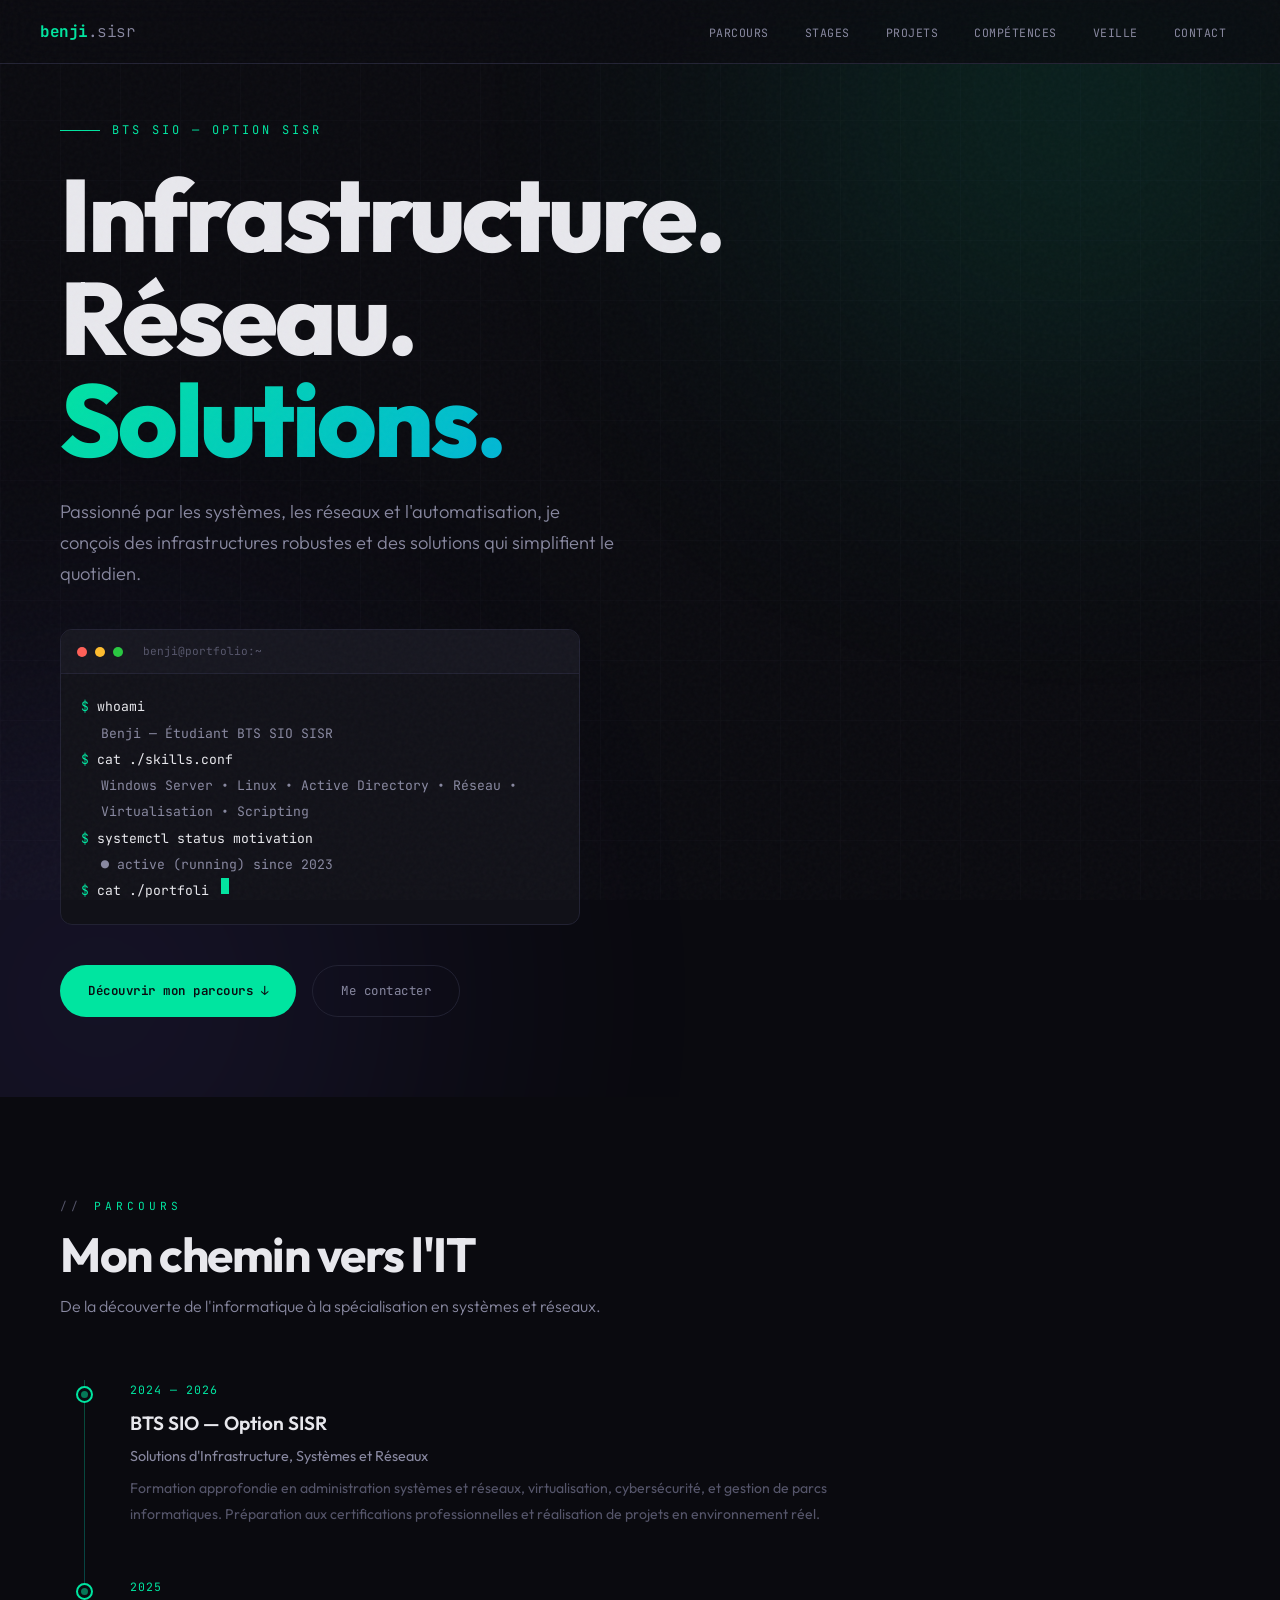
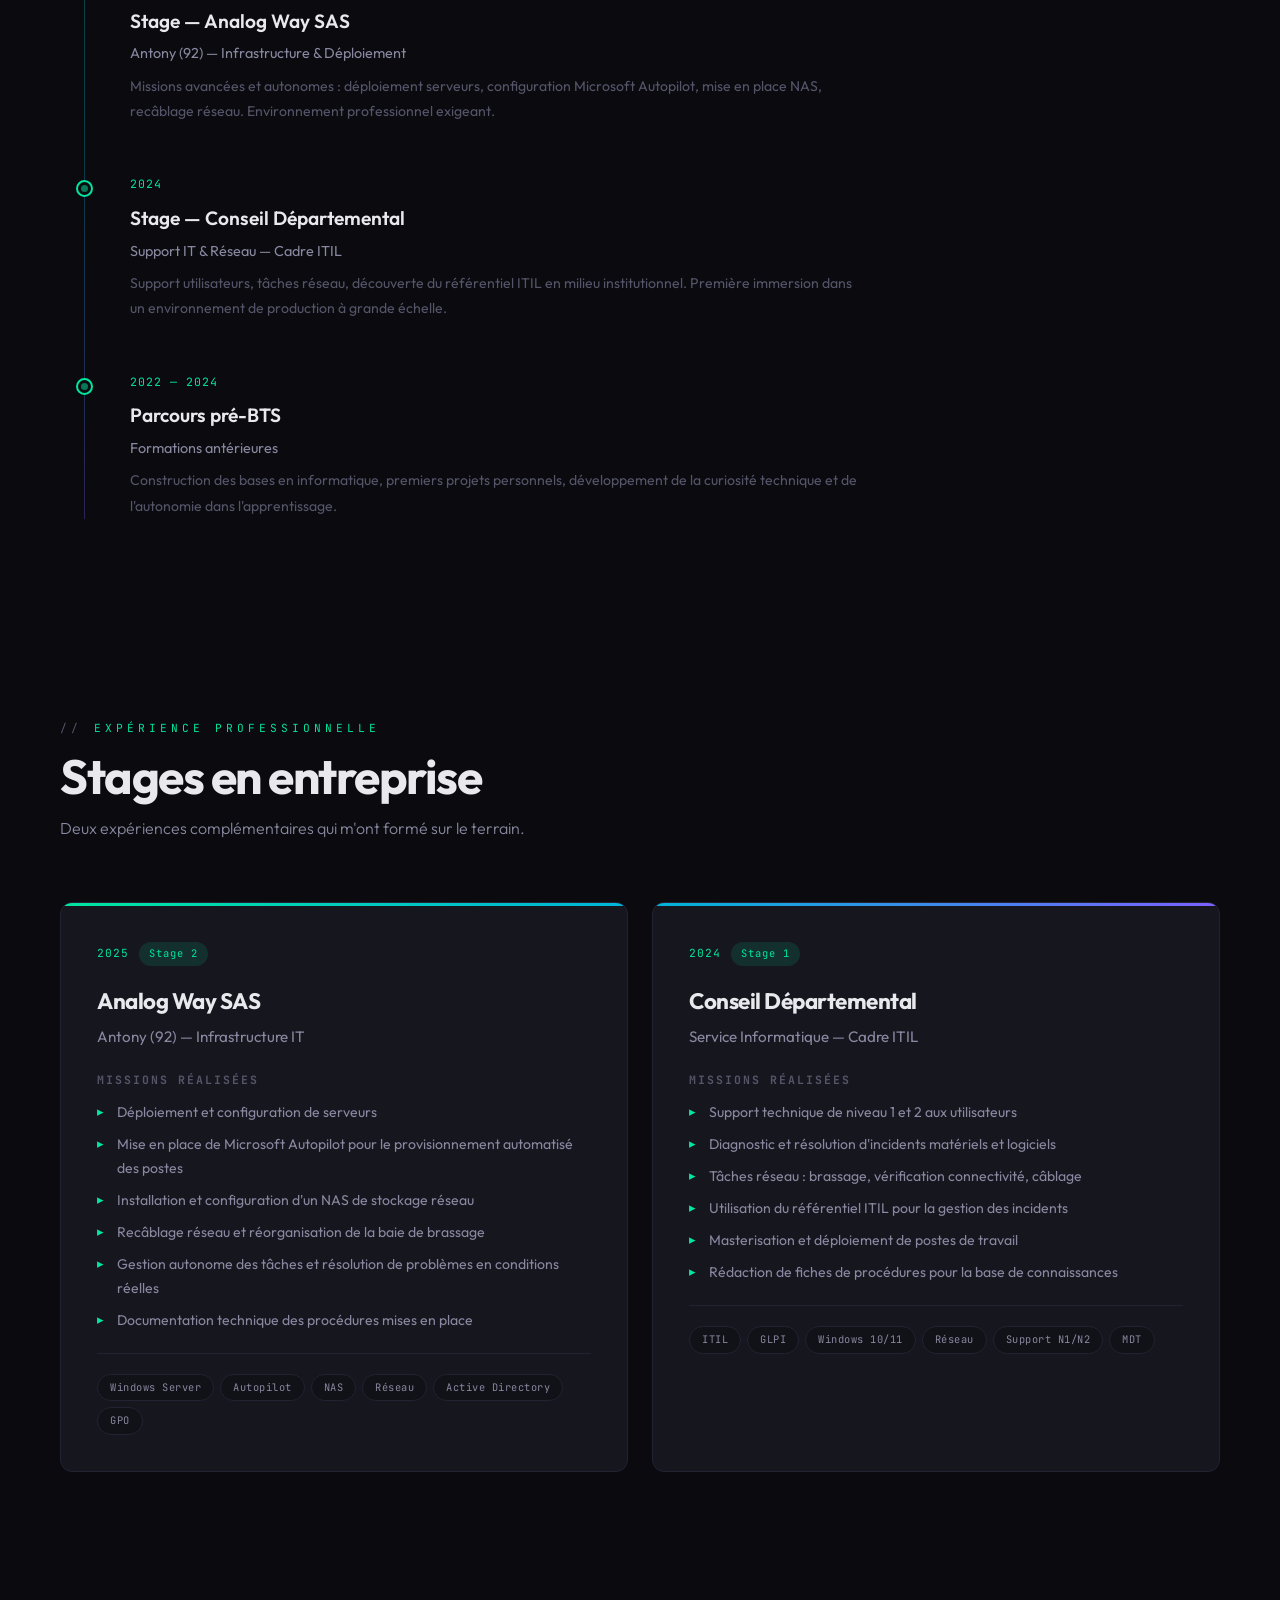
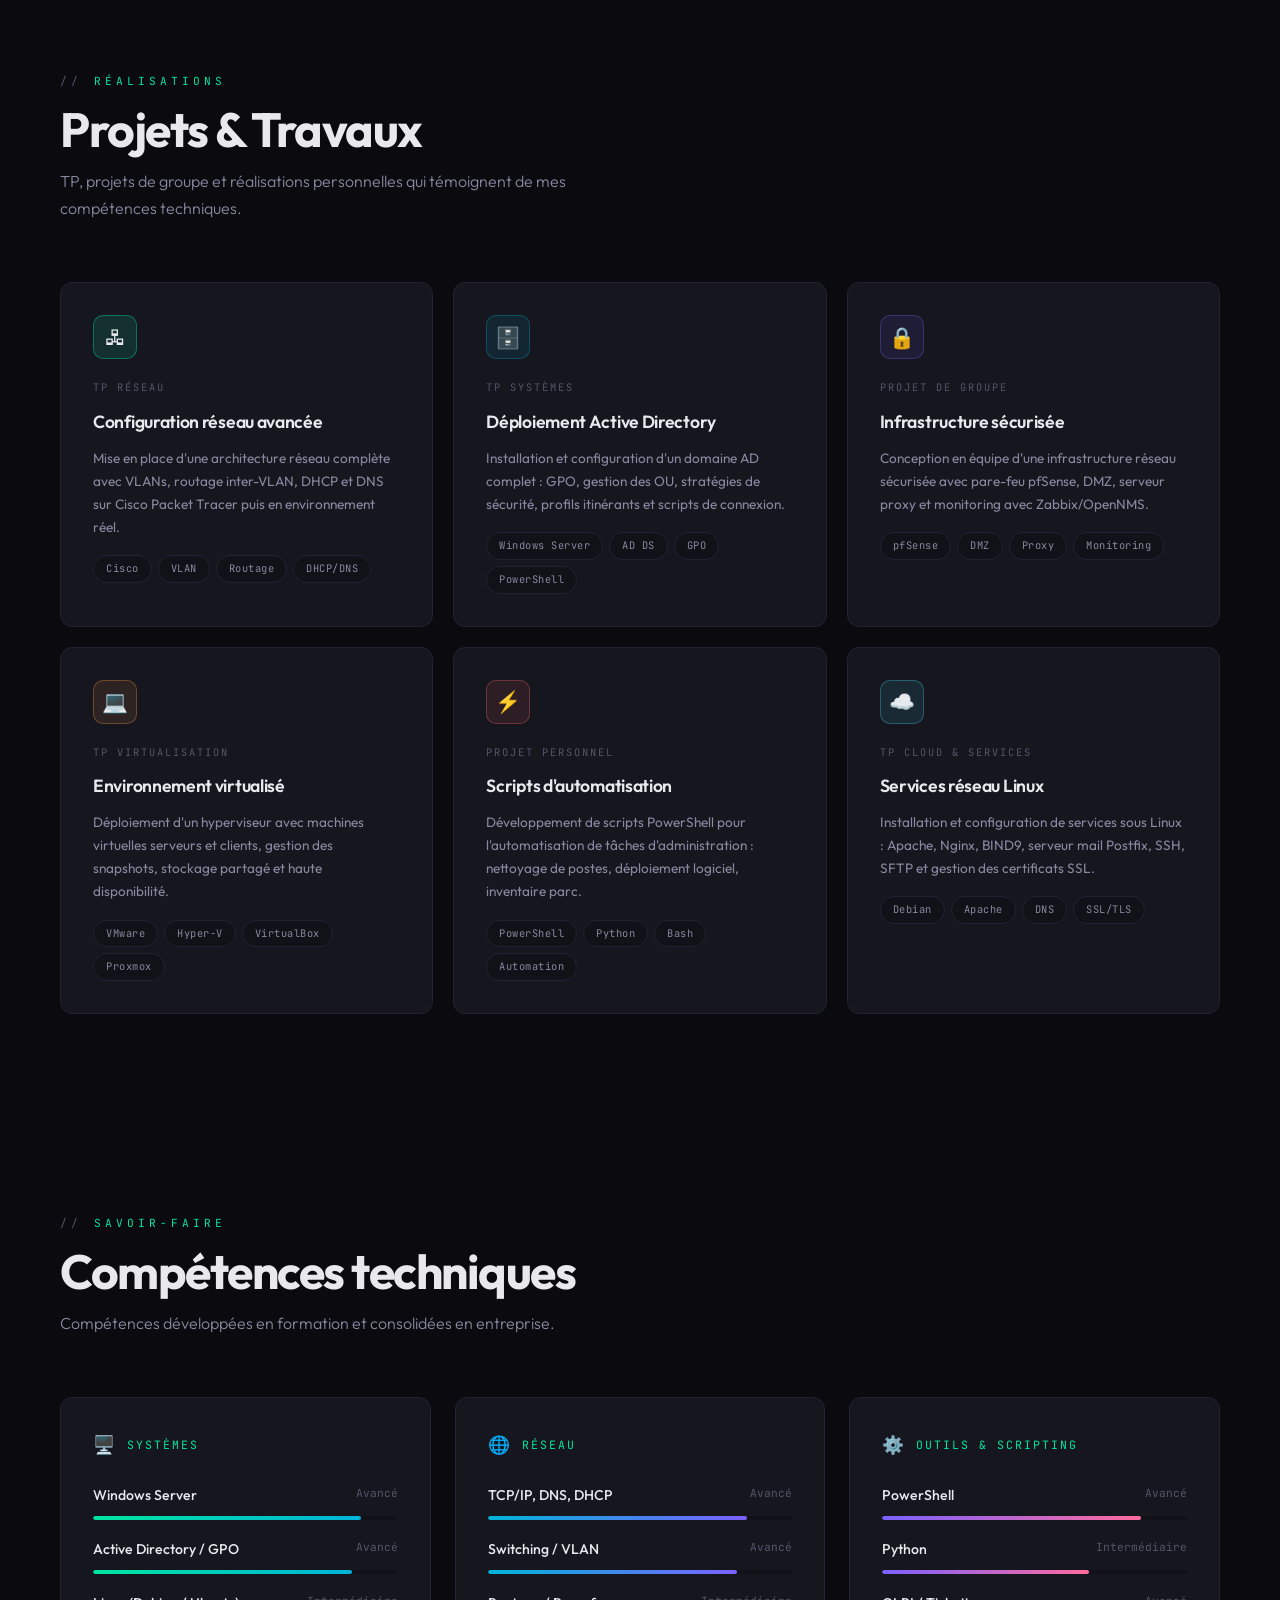
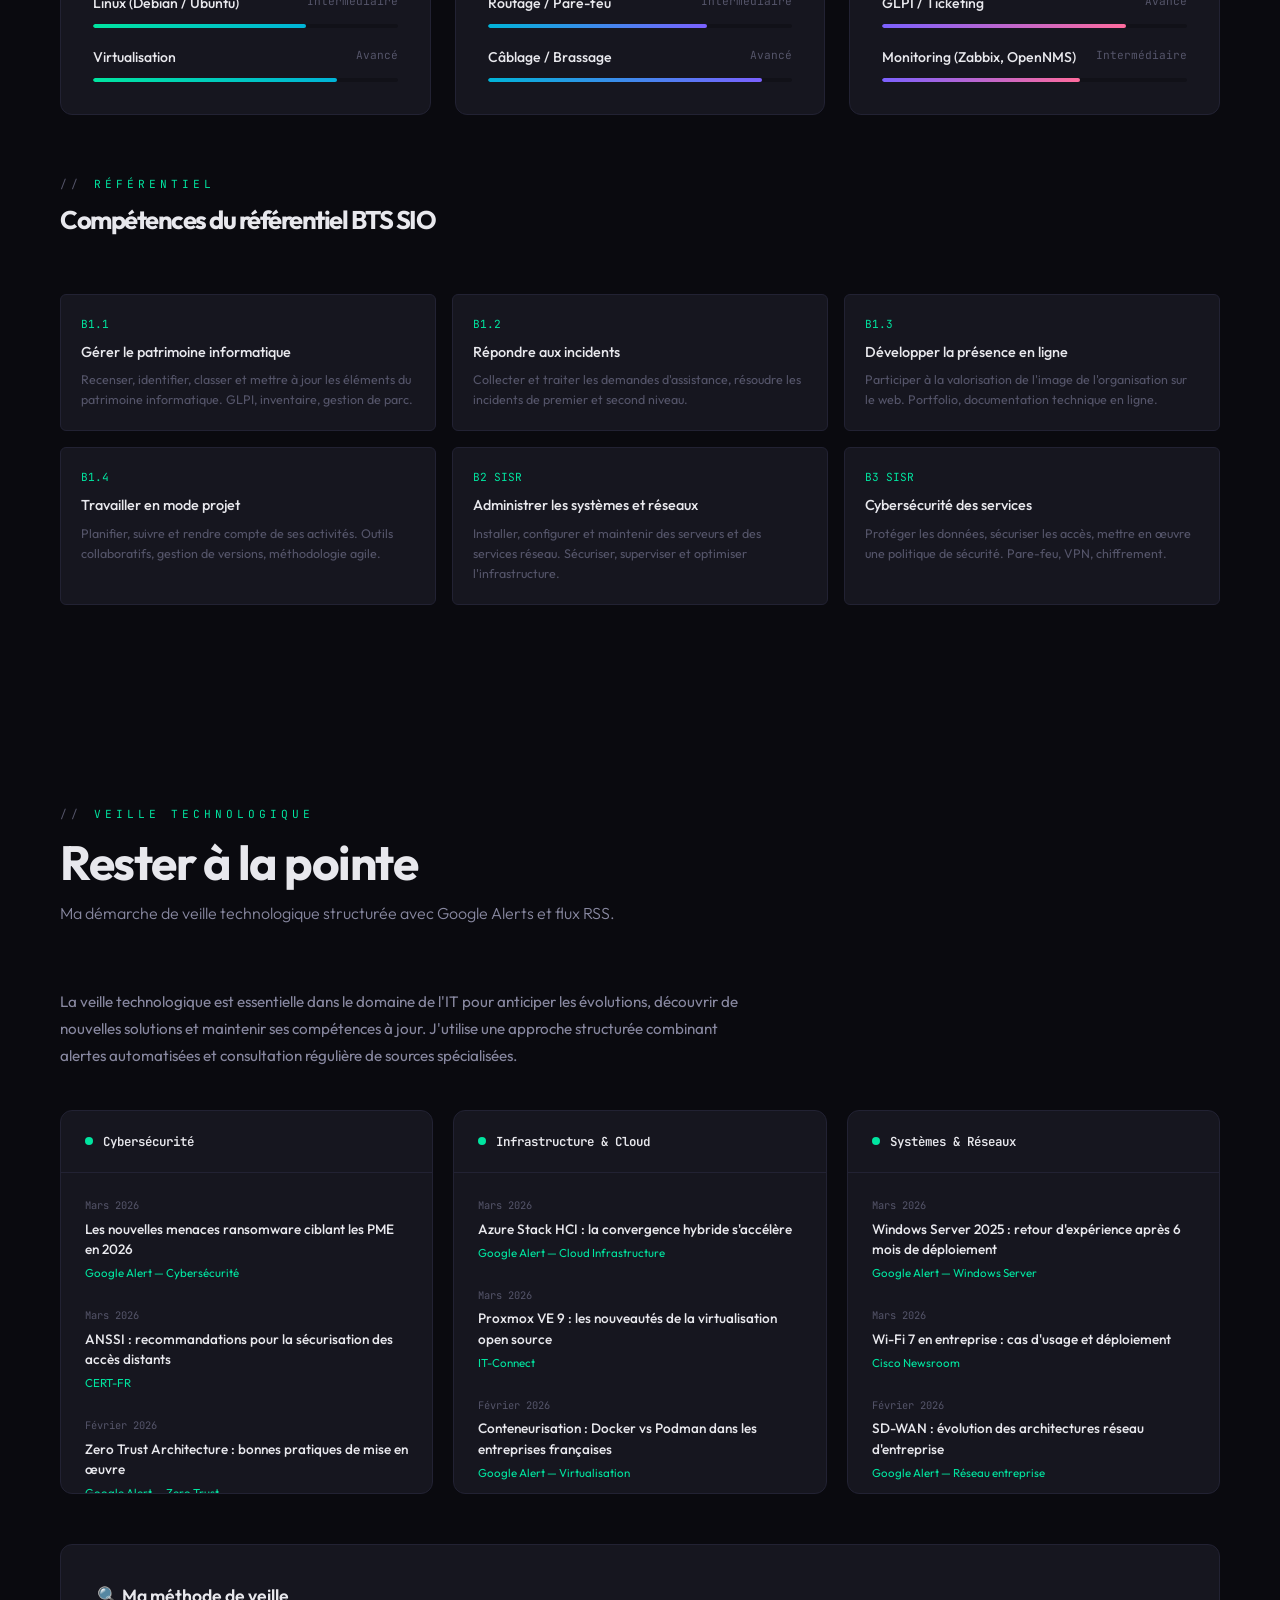
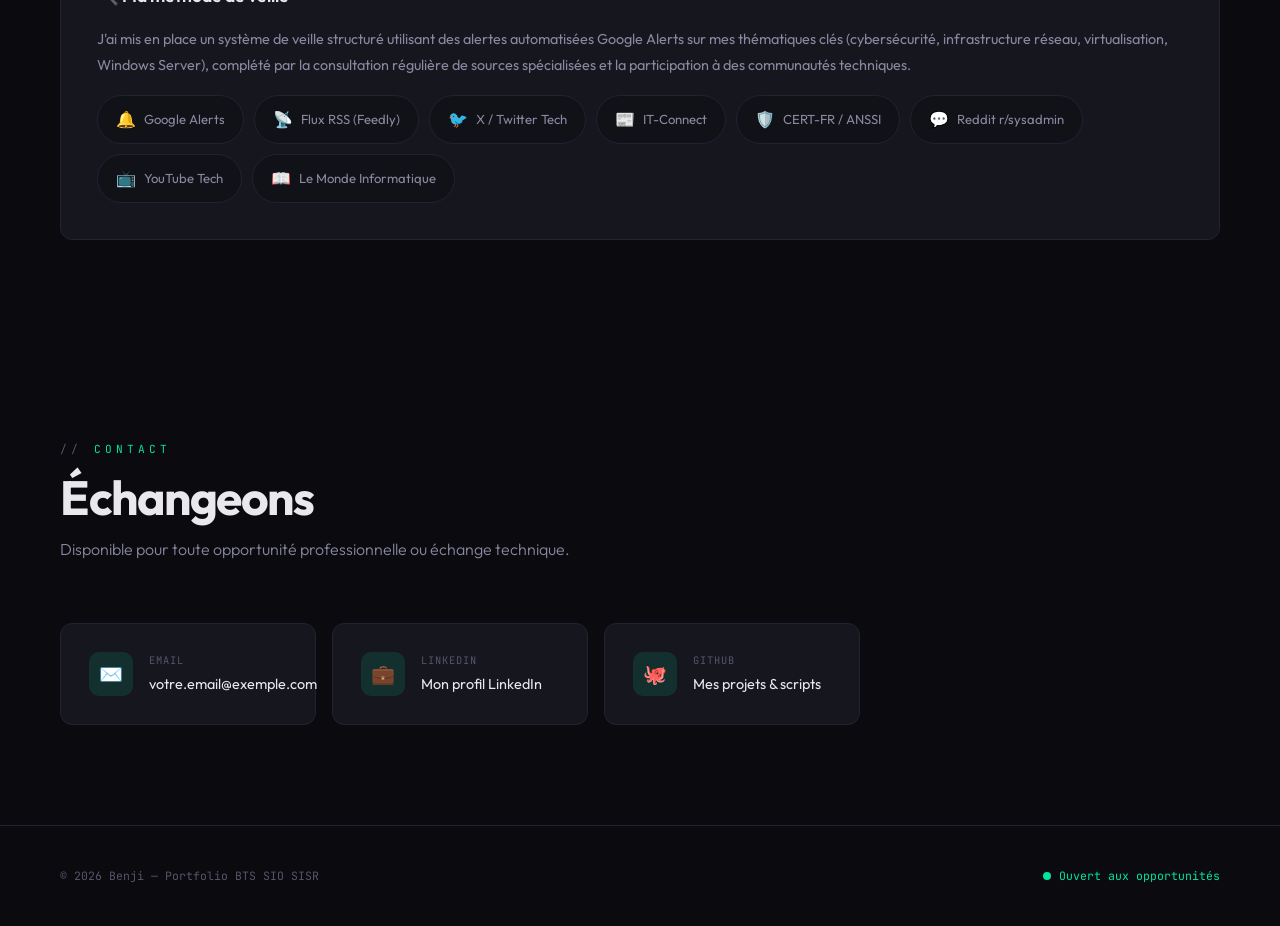
==== index.html @ d8d74471 "Rename portfolio.html to index.html" ====
<!DOCTYPE html>
<html lang="fr">
<head>
<meta charset="UTF-8">
<meta name="viewport" content="width=device-width, initial-scale=1.0">
<title>Benji — Portfolio BTS SIO SISR</title>
<link rel="preconnect" href="https://fonts.googleapis.com">
<link href="https://fonts.googleapis.com/css2?family=JetBrains+Mono:wght@300;400;500;700&family=Outfit:wght@200;300;400;500;600;700;800&family=Space+Mono:wght@400;700&display=swap" rel="stylesheet">
<style>
*, *::before, *::after { margin: 0; padding: 0; box-sizing: border-box; }

:root {
  --bg: #0a0a0f;
  --bg-elevated: #111118;
  --bg-card: #16161f;
  --bg-card-hover: #1c1c28;
  --accent: #00e5a0;
  --accent-dim: #00e5a020;
  --accent-mid: #00e5a060;
  --accent2: #00b4d8;
  --accent3: #7b61ff;
  --text: #e8e8ed;
  --text-dim: #8888a0;
  --text-muted: #55556a;
  --border: #222233;
  --border-light: #2a2a3d;
  --radius: 12px;
  --radius-sm: 6px;
  --font-mono: 'JetBrains Mono', 'Space Mono', monospace;
  --font-body: 'Outfit', sans-serif;
}

html {
  scroll-behavior: smooth;
  scrollbar-width: thin;
  scrollbar-color: var(--accent-mid) var(--bg);
}

body {
  font-family: var(--font-body);
  background: var(--bg);
  color: var(--text);
  line-height: 1.7;
  overflow-x: hidden;
  -webkit-font-smoothing: antialiased;
}

::-webkit-scrollbar { width: 6px; }
::-webkit-scrollbar-track { background: var(--bg); }
::-webkit-scrollbar-thumb { background: var(--accent-mid); border-radius: 3px; }

/* ═══════════════════ NOISE OVERLAY ═══════════════════ */
body::before {
  content: '';
  position: fixed;
  inset: 0;
  background-image: url("data:image/svg+xml,%3Csvg viewBox='0 0 256 256' xmlns='http://www.w3.org/2000/svg'%3E%3Cfilter id='n'%3E%3CfeTurbulence type='fractalNoise' baseFrequency='0.9' numOctaves='4' stitchTiles='stitch'/%3E%3C/filter%3E%3Crect width='100%25' height='100%25' filter='url(%23n)' opacity='0.03'/%3E%3C/svg%3E");
  pointer-events: none;
  z-index: 9999;
}

/* ═══════════════════ GRID BACKGROUND ═══════════════════ */
.grid-bg {
  position: fixed;
  inset: 0;
  background-image:
    linear-gradient(var(--border) 1px, transparent 1px),
    linear-gradient(90deg, var(--border) 1px, transparent 1px);
  background-size: 60px 60px;
  opacity: 0.15;
  pointer-events: none;
  z-index: 0;
}

/* ═══════════════════ NAV ═══════════════════ */
nav {
  position: fixed;
  top: 0;
  left: 0;
  right: 0;
  z-index: 1000;
  padding: 0 40px;
  height: 64px;
  display: flex;
  align-items: center;
  justify-content: space-between;
  background: rgba(10, 10, 15, 0.8);
  backdrop-filter: blur(20px) saturate(1.5);
  border-bottom: 1px solid var(--border);
  transition: all 0.4s ease;
}

nav.scrolled {
  height: 56px;
  background: rgba(10, 10, 15, 0.95);
}

.nav-logo {
  font-family: var(--font-mono);
  font-weight: 700;
  font-size: 1rem;
  color: var(--accent);
  letter-spacing: -0.5px;
}

.nav-logo span { color: var(--text-dim); font-weight: 300; }

.nav-links {
  display: flex;
  gap: 8px;
  list-style: none;
}

.nav-links a {
  font-family: var(--font-mono);
  font-size: 0.72rem;
  color: var(--text-dim);
  text-decoration: none;
  padding: 6px 14px;
  border-radius: 100px;
  transition: all 0.3s ease;
  letter-spacing: 0.5px;
  text-transform: uppercase;
}

.nav-links a:hover {
  color: var(--accent);
  background: var(--accent-dim);
}

.nav-toggle {
  display: none;
  flex-direction: column;
  gap: 5px;
  cursor: pointer;
  padding: 8px;
  z-index: 1001;
}

.nav-toggle span {
  width: 24px;
  height: 2px;
  background: var(--text);
  transition: all 0.3s ease;
  border-radius: 2px;
}

/* ═══════════════════ HERO ═══════════════════ */
.hero {
  min-height: 100vh;
  display: flex;
  align-items: center;
  padding: 120px 60px 80px;
  position: relative;
  overflow: hidden;
}

.hero-glow {
  position: absolute;
  width: 600px;
  height: 600px;
  border-radius: 50%;
  filter: blur(150px);
  opacity: 0.12;
  pointer-events: none;
}

.hero-glow-1 {
  top: -200px;
  right: -100px;
  background: var(--accent);
}

.hero-glow-2 {
  bottom: -200px;
  left: -200px;
  background: var(--accent3);
}

.hero-content {
  max-width: 900px;
  position: relative;
  z-index: 2;
}

.hero-tag {
  font-family: var(--font-mono);
  font-size: 0.75rem;
  color: var(--accent);
  letter-spacing: 3px;
  text-transform: uppercase;
  margin-bottom: 24px;
  display: flex;
  align-items: center;
  gap: 12px;
  opacity: 0;
  animation: fadeUp 0.8s ease 0.3s forwards;
}

.hero-tag::before {
  content: '';
  width: 40px;
  height: 1px;
  background: var(--accent);
}

.hero-title {
  font-size: clamp(3rem, 8vw, 6.5rem);
  font-weight: 800;
  line-height: 1;
  letter-spacing: -3px;
  margin-bottom: 24px;
  opacity: 0;
  animation: fadeUp 0.8s ease 0.5s forwards;
}

.hero-title .highlight {
  background: linear-gradient(135deg, var(--accent), var(--accent2));
  -webkit-background-clip: text;
  -webkit-text-fill-color: transparent;
  background-clip: text;
}

.hero-sub {
  font-size: 1.15rem;
  color: var(--text-dim);
  max-width: 560px;
  font-weight: 300;
  margin-bottom: 40px;
  opacity: 0;
  animation: fadeUp 0.8s ease 0.7s forwards;
}

/* Terminal widget */
.terminal {
  background: var(--bg-elevated);
  border: 1px solid var(--border);
  border-radius: var(--radius);
  padding: 0;
  max-width: 520px;
  font-family: var(--font-mono);
  font-size: 0.82rem;
  overflow: hidden;
  opacity: 0;
  animation: fadeUp 0.8s ease 0.9s forwards;
}

.terminal-bar {
  display: flex;
  align-items: center;
  gap: 8px;
  padding: 12px 16px;
  background: var(--bg-card);
  border-bottom: 1px solid var(--border);
}

.terminal-dot {
  width: 10px;
  height: 10px;
  border-radius: 50%;
}

.terminal-dot:nth-child(1) { background: #ff5f57; }
.terminal-dot:nth-child(2) { background: #febc2e; }
.terminal-dot:nth-child(3) { background: #28c840; }

.terminal-bar span {
  margin-left: 12px;
  color: var(--text-muted);
  font-size: 0.7rem;
}

.terminal-body {
  padding: 20px;
  line-height: 2;
}

.terminal-line {
  display: flex;
  gap: 8px;
}

.terminal-prompt { color: var(--accent); }
.terminal-cmd { color: var(--text); }
.terminal-output { color: var(--text-dim); padding-left: 20px; }
.terminal-cursor {
  display: inline-block;
  width: 8px;
  height: 16px;
  background: var(--accent);
  animation: blink 1s step-end infinite;
  vertical-align: middle;
  margin-left: 4px;
}

.hero-cta {
  display: flex;
  gap: 16px;
  margin-top: 40px;
  opacity: 0;
  animation: fadeUp 0.8s ease 1.1s forwards;
}

.btn {
  font-family: var(--font-mono);
  font-size: 0.78rem;
  padding: 14px 28px;
  border-radius: 100px;
  text-decoration: none;
  transition: all 0.3s ease;
  letter-spacing: 0.5px;
  display: inline-flex;
  align-items: center;
  gap: 10px;
  cursor: pointer;
  border: none;
}

.btn-primary {
  background: var(--accent);
  color: var(--bg);
  font-weight: 600;
}

.btn-primary:hover {
  box-shadow: 0 0 30px var(--accent-mid);
  transform: translateY(-2px);
}

.btn-ghost {
  background: transparent;
  color: var(--text-dim);
  border: 1px solid var(--border);
}

.btn-ghost:hover {
  color: var(--text);
  border-color: var(--text-muted);
}

/* ═══════════════════ SECTIONS ═══════════════════ */
section {
  padding: 100px 60px;
  position: relative;
  z-index: 2;
}

.section-header {
  margin-bottom: 60px;
}

.section-label {
  font-family: var(--font-mono);
  font-size: 0.7rem;
  color: var(--accent);
  letter-spacing: 4px;
  text-transform: uppercase;
  margin-bottom: 12px;
  display: flex;
  align-items: center;
  gap: 12px;
}

.section-label::before {
  content: '//';
  color: var(--text-muted);
}

.section-title {
  font-size: clamp(2rem, 4vw, 3rem);
  font-weight: 700;
  letter-spacing: -1.5px;
  line-height: 1.1;
}

.section-desc {
  color: var(--text-dim);
  font-size: 1rem;
  margin-top: 12px;
  max-width: 600px;
  font-weight: 300;
}

/* ═══════════════════ PARCOURS (TIMELINE) ═══════════════════ */
.timeline {
  position: relative;
  max-width: 800px;
}

.timeline::before {
  content: '';
  position: absolute;
  left: 24px;
  top: 0;
  bottom: 0;
  width: 1px;
  background: linear-gradient(to bottom, var(--accent), var(--accent2), var(--accent3));
  opacity: 0.3;
}

.timeline-item {
  position: relative;
  padding-left: 70px;
  padding-bottom: 50px;
}

.timeline-item:last-child { padding-bottom: 0; }

.timeline-dot {
  position: absolute;
  left: 16px;
  top: 6px;
  width: 17px;
  height: 17px;
  border-radius: 50%;
  border: 2px solid var(--accent);
  background: var(--bg);
  z-index: 2;
}

.timeline-dot::after {
  content: '';
  position: absolute;
  inset: 3px;
  border-radius: 50%;
  background: var(--accent);
  opacity: 0.5;
}

.timeline-date {
  font-family: var(--font-mono);
  font-size: 0.72rem;
  color: var(--accent);
  margin-bottom: 8px;
  letter-spacing: 1px;
}

.timeline-title {
  font-size: 1.2rem;
  font-weight: 600;
  margin-bottom: 4px;
}

.timeline-place {
  font-size: 0.9rem;
  color: var(--text-dim);
  margin-bottom: 8px;
}

.timeline-desc {
  font-size: 0.88rem;
  color: var(--text-muted);
  line-height: 1.8;
}

/* ═══════════════════ STAGES ═══════════════════ */
.stages-grid {
  display: grid;
  grid-template-columns: repeat(auto-fit, minmax(420px, 1fr));
  gap: 24px;
}

.stage-card {
  background: var(--bg-card);
  border: 1px solid var(--border);
  border-radius: var(--radius);
  overflow: hidden;
  transition: all 0.4s ease;
  position: relative;
}

.stage-card:hover {
  border-color: var(--accent-mid);
  transform: translateY(-4px);
  box-shadow: 0 20px 60px rgba(0, 229, 160, 0.06);
}

.stage-card-accent {
  height: 3px;
  background: linear-gradient(90deg, var(--accent), var(--accent2));
}

.stage-card:nth-child(2) .stage-card-accent {
  background: linear-gradient(90deg, var(--accent2), var(--accent3));
}

.stage-card-body {
  padding: 36px;
}

.stage-period {
  font-family: var(--font-mono);
  font-size: 0.7rem;
  color: var(--accent);
  letter-spacing: 1px;
  margin-bottom: 16px;
  display: flex;
  align-items: center;
  gap: 10px;
}

.stage-period .badge {
  font-size: 0.65rem;
  padding: 3px 10px;
  border-radius: 100px;
  background: var(--accent-dim);
  color: var(--accent);
}

.stage-name {
  font-size: 1.4rem;
  font-weight: 700;
  margin-bottom: 4px;
  letter-spacing: -0.5px;
}

.stage-company {
  font-size: 0.95rem;
  color: var(--text-dim);
  margin-bottom: 20px;
}

.stage-missions h4 {
  font-family: var(--font-mono);
  font-size: 0.72rem;
  color: var(--text-muted);
  letter-spacing: 2px;
  text-transform: uppercase;
  margin-bottom: 12px;
}

.stage-missions ul {
  list-style: none;
  display: flex;
  flex-direction: column;
  gap: 8px;
}

.stage-missions li {
  font-size: 0.88rem;
  color: var(--text-dim);
  padding-left: 20px;
  position: relative;
}

.stage-missions li::before {
  content: '▸';
  position: absolute;
  left: 0;
  color: var(--accent);
  font-size: 0.8rem;
}

.stage-tech {
  display: flex;
  flex-wrap: wrap;
  gap: 6px;
  margin-top: 20px;
  padding-top: 20px;
  border-top: 1px solid var(--border);
}

.tag {
  font-family: var(--font-mono);
  font-size: 0.65rem;
  padding: 4px 12px;
  border-radius: 100px;
  background: var(--bg-elevated);
  color: var(--text-dim);
  border: 1px solid var(--border);
  letter-spacing: 0.5px;
}

/* ═══════════════════ PROJETS ═══════════════════ */
.projets-grid {
  display: grid;
  grid-template-columns: repeat(auto-fill, minmax(340px, 1fr));
  gap: 20px;
}

.projet-card {
  background: var(--bg-card);
  border: 1px solid var(--border);
  border-radius: var(--radius);
  padding: 32px;
  transition: all 0.4s ease;
  position: relative;
  overflow: hidden;
}

.projet-card:hover {
  border-color: var(--border-light);
  transform: translateY(-3px);
}

.projet-card::before {
  content: '';
  position: absolute;
  top: 0;
  left: 0;
  right: 0;
  height: 1px;
  background: linear-gradient(90deg, transparent, var(--accent), transparent);
  opacity: 0;
  transition: opacity 0.4s ease;
}

.projet-card:hover::before { opacity: 1; }

.projet-icon {
  width: 44px;
  height: 44px;
  border-radius: 10px;
  display: flex;
  align-items: center;
  justify-content: center;
  font-size: 1.3rem;
  margin-bottom: 20px;
  background: var(--accent-dim);
  border: 1px solid var(--accent-mid);
}

.projet-card:nth-child(2) .projet-icon { background: rgba(0, 180, 216, 0.1); border-color: rgba(0, 180, 216, 0.3); }
.projet-card:nth-child(3) .projet-icon { background: rgba(123, 97, 255, 0.1); border-color: rgba(123, 97, 255, 0.3); }
.projet-card:nth-child(4) .projet-icon { background: rgba(255, 159, 67, 0.1); border-color: rgba(255, 159, 67, 0.3); }
.projet-card:nth-child(5) .projet-icon { background: rgba(255, 107, 107, 0.1); border-color: rgba(255, 107, 107, 0.3); }
.projet-card:nth-child(6) .projet-icon { background: rgba(72, 219, 251, 0.1); border-color: rgba(72, 219, 251, 0.3); }

.projet-type {
  font-family: var(--font-mono);
  font-size: 0.65rem;
  color: var(--text-muted);
  letter-spacing: 2px;
  text-transform: uppercase;
  margin-bottom: 10px;
}

.projet-title {
  font-size: 1.1rem;
  font-weight: 600;
  margin-bottom: 10px;
  letter-spacing: -0.3px;
}

.projet-desc {
  font-size: 0.85rem;
  color: var(--text-dim);
  line-height: 1.7;
  margin-bottom: 16px;
}

.projet-tags {
  display: flex;
  flex-wrap: wrap;
  gap: 6px;
}

/* ═══════════════════ COMPÉTENCES ═══════════════════ */
.competences-layout {
  display: grid;
  grid-template-columns: repeat(auto-fit, minmax(320px, 1fr));
  gap: 24px;
}

.comp-category {
  background: var(--bg-card);
  border: 1px solid var(--border);
  border-radius: var(--radius);
  padding: 32px;
}

.comp-category-title {
  font-family: var(--font-mono);
  font-size: 0.72rem;
  color: var(--accent);
  letter-spacing: 2px;
  text-transform: uppercase;
  margin-bottom: 24px;
  display: flex;
  align-items: center;
  gap: 10px;
}

.comp-category-title .comp-icon {
  font-style: normal;
  font-size: 1.1rem;
}

.comp-item {
  margin-bottom: 18px;
}

.comp-item:last-child { margin-bottom: 0; }

.comp-item-header {
  display: flex;
  justify-content: space-between;
  margin-bottom: 8px;
}

.comp-item-name {
  font-size: 0.88rem;
  font-weight: 500;
}

.comp-item-level {
  font-family: var(--font-mono);
  font-size: 0.7rem;
  color: var(--text-muted);
}

.comp-bar {
  height: 4px;
  background: var(--bg-elevated);
  border-radius: 2px;
  overflow: hidden;
}

.comp-bar-fill {
  height: 100%;
  border-radius: 2px;
  background: linear-gradient(90deg, var(--accent), var(--accent2));
  transition: width 1.2s cubic-bezier(0.22, 1, 0.36, 1);
  width: 0;
}

.comp-category:nth-child(2) .comp-bar-fill {
  background: linear-gradient(90deg, var(--accent2), var(--accent3));
}

.comp-category:nth-child(3) .comp-bar-fill {
  background: linear-gradient(90deg, var(--accent3), #ff6b9d);
}

/* BTS SIO Competences Référentiel */
.ref-grid {
  display: grid;
  grid-template-columns: repeat(auto-fill, minmax(280px, 1fr));
  gap: 16px;
  margin-top: 40px;
}

.ref-card {
  background: var(--bg-card);
  border: 1px solid var(--border);
  border-radius: var(--radius-sm);
  padding: 20px;
  transition: all 0.3s ease;
}

.ref-card:hover {
  border-color: var(--accent-mid);
}

.ref-code {
  font-family: var(--font-mono);
  font-size: 0.7rem;
  color: var(--accent);
  margin-bottom: 6px;
}

.ref-name {
  font-size: 0.9rem;
  font-weight: 500;
  margin-bottom: 6px;
}

.ref-desc {
  font-size: 0.78rem;
  color: var(--text-muted);
  line-height: 1.6;
}

/* ═══════════════════ VEILLE TECHNOLOGIQUE ═══════════════════ */
.veille-intro {
  max-width: 700px;
  margin-bottom: 40px;
}

.veille-intro p {
  font-size: 0.95rem;
  color: var(--text-dim);
  line-height: 1.8;
}

.rss-container {
  display: grid;
  grid-template-columns: repeat(auto-fill, minmax(340px, 1fr));
  gap: 20px;
  margin-top: 24px;
}

.rss-feed-card {
  background: var(--bg-card);
  border: 1px solid var(--border);
  border-radius: var(--radius);
  overflow: hidden;
}

.rss-feed-header {
  padding: 20px 24px;
  border-bottom: 1px solid var(--border);
  display: flex;
  align-items: center;
  justify-content: space-between;
}

.rss-feed-title {
  font-family: var(--font-mono);
  font-size: 0.78rem;
  font-weight: 600;
  display: flex;
  align-items: center;
  gap: 10px;
}

.rss-live {
  width: 8px;
  height: 8px;
  background: var(--accent);
  border-radius: 50%;
  animation: pulse 2s ease infinite;
}

.rss-feed-items {
  padding: 12px;
  max-height: 320px;
  overflow-y: auto;
}

.rss-item {
  padding: 12px;
  border-radius: var(--radius-sm);
  transition: background 0.2s ease;
  cursor: pointer;
}

.rss-item:hover { background: var(--bg-card-hover); }

.rss-item-date {
  font-family: var(--font-mono);
  font-size: 0.65rem;
  color: var(--text-muted);
  margin-bottom: 4px;
}

.rss-item-title {
  font-size: 0.85rem;
  font-weight: 500;
  line-height: 1.5;
  color: var(--text);
}

.rss-item-source {
  font-size: 0.72rem;
  color: var(--accent);
  margin-top: 4px;
}

.veille-method {
  margin-top: 50px;
  padding: 36px;
  background: var(--bg-card);
  border: 1px solid var(--border);
  border-radius: var(--radius);
}

.veille-method h3 {
  font-size: 1.1rem;
  font-weight: 600;
  margin-bottom: 16px;
  display: flex;
  align-items: center;
  gap: 10px;
}

.veille-tools {
  display: flex;
  flex-wrap: wrap;
  gap: 10px;
  margin-top: 16px;
}

.veille-tool {
  display: flex;
  align-items: center;
  gap: 8px;
  padding: 10px 18px;
  background: var(--bg-elevated);
  border: 1px solid var(--border);
  border-radius: 100px;
  font-size: 0.82rem;
  color: var(--text-dim);
}

.veille-tool-icon {
  font-style: normal;
  font-size: 1rem;
}

/* ═══════════════════ CONTACT ═══════════════════ */
.contact-grid {
  display: grid;
  grid-template-columns: repeat(auto-fit, minmax(240px, 1fr));
  gap: 16px;
  max-width: 800px;
}

.contact-card {
  background: var(--bg-card);
  border: 1px solid var(--border);
  border-radius: var(--radius);
  padding: 28px;
  text-decoration: none;
  color: var(--text);
  transition: all 0.3s ease;
  display: flex;
  align-items: center;
  gap: 16px;
}

.contact-card:hover {
  border-color: var(--accent-mid);
  transform: translateY(-2px);
}

.contact-icon {
  width: 44px;
  height: 44px;
  border-radius: 10px;
  display: flex;
  align-items: center;
  justify-content: center;
  background: var(--accent-dim);
  font-size: 1.2rem;
  flex-shrink: 0;
}

.contact-label {
  font-family: var(--font-mono);
  font-size: 0.65rem;
  color: var(--text-muted);
  letter-spacing: 1px;
  text-transform: uppercase;
}

.contact-value {
  font-size: 0.9rem;
  margin-top: 2px;
}

/* ═══════════════════ FOOTER ═══════════════════ */
footer {
  padding: 40px 60px;
  border-top: 1px solid var(--border);
  display: flex;
  justify-content: space-between;
  align-items: center;
  position: relative;
  z-index: 2;
}

footer p {
  font-family: var(--font-mono);
  font-size: 0.72rem;
  color: var(--text-muted);
}

footer .status {
  display: flex;
  align-items: center;
  gap: 8px;
  font-family: var(--font-mono);
  font-size: 0.72rem;
  color: var(--accent);
}

footer .status::before {
  content: '';
  width: 8px;
  height: 8px;
  border-radius: 50%;
  background: var(--accent);
  animation: pulse 2s ease infinite;
}

/* ═══════════════════ ANIMATIONS ═══════════════════ */
@keyframes fadeUp {
  from { opacity: 0; transform: translateY(20px); }
  to { opacity: 1; transform: translateY(0); }
}

@keyframes blink {
  50% { opacity: 0; }
}

@keyframes pulse {
  0%, 100% { opacity: 1; }
  50% { opacity: 0.4; }
}

/* Scroll reveal */
.reveal {
  opacity: 0;
  transform: translateY(30px);
  transition: all 0.8s cubic-bezier(0.22, 1, 0.36, 1);
}

.reveal.visible {
  opacity: 1;
  transform: translateY(0);
}

/* Stagger children */
.stagger > * {
  opacity: 0;
  transform: translateY(20px);
  transition: all 0.6s cubic-bezier(0.22, 1, 0.36, 1);
}

.stagger.visible > *:nth-child(1) { transition-delay: 0s; }
.stagger.visible > *:nth-child(2) { transition-delay: 0.1s; }
.stagger.visible > *:nth-child(3) { transition-delay: 0.2s; }
.stagger.visible > *:nth-child(4) { transition-delay: 0.3s; }
.stagger.visible > *:nth-child(5) { transition-delay: 0.4s; }
.stagger.visible > *:nth-child(6) { transition-delay: 0.5s; }
.stagger.visible > *:nth-child(7) { transition-delay: 0.6s; }
.stagger.visible > *:nth-child(8) { transition-delay: 0.7s; }

.stagger.visible > * {
  opacity: 1;
  transform: translateY(0);
}

/* ═══════════════════ RESPONSIVE ═══════════════════ */
@media (max-width: 768px) {
  nav { padding: 0 20px; }

  .nav-links {
    display: none;
    position: fixed;
    top: 0;
    left: 0;
    right: 0;
    bottom: 0;
    background: rgba(10, 10, 15, 0.98);
    flex-direction: column;
    align-items: center;
    justify-content: center;
    gap: 16px;
    z-index: 1000;
  }

  .nav-links.open { display: flex; }

  .nav-links a {
    font-size: 1.1rem;
    padding: 12px 24px;
  }

  .nav-toggle { display: flex; }

  .hero { padding: 100px 24px 60px; }
  section { padding: 60px 24px; }
  footer { padding: 30px 24px; flex-direction: column; gap: 16px; text-align: center; }

  .hero-title { letter-spacing: -1.5px; }

  .stages-grid { grid-template-columns: 1fr; }
  .projets-grid { grid-template-columns: 1fr; }
  .rss-container { grid-template-columns: 1fr; }
  .competences-layout { grid-template-columns: 1fr; }
  .ref-grid { grid-template-columns: 1fr; }
  .contact-grid { grid-template-columns: 1fr; }

  .hero-cta { flex-direction: column; }
  .btn { justify-content: center; }
}

@media (max-width: 480px) {
  .hero-title { font-size: 2.5rem; letter-spacing: -1px; }
  .terminal { font-size: 0.72rem; }
  .stage-card-body { padding: 24px; }
}
</style>
</head>
<body>

<div class="grid-bg"></div>

<!-- ═══ NAV ═══ -->
<nav id="navbar">
  <div class="nav-logo">benji<span>.sisr</span></div>
  <ul class="nav-links" id="navLinks">
    <li><a href="#parcours" onclick="closeNav()">Parcours</a></li>
    <li><a href="#stages" onclick="closeNav()">Stages</a></li>
    <li><a href="#projets" onclick="closeNav()">Projets</a></li>
    <li><a href="#competences" onclick="closeNav()">Compétences</a></li>
    <li><a href="#veille" onclick="closeNav()">Veille</a></li>
    <li><a href="#contact" onclick="closeNav()">Contact</a></li>
  </ul>
  <div class="nav-toggle" id="navToggle" onclick="toggleNav()">
    <span></span><span></span><span></span>
  </div>
</nav>

<!-- ═══ HERO ═══ -->
<section class="hero">
  <div class="hero-glow hero-glow-1"></div>
  <div class="hero-glow hero-glow-2"></div>
  <div class="hero-content">
    <div class="hero-tag">BTS SIO — Option SISR</div>
    <h1 class="hero-title">
      Infrastructure.<br>
      Réseau.<br>
      <span class="highlight">Solutions.</span>
    </h1>
    <p class="hero-sub">
      Passionné par les systèmes, les réseaux et l'automatisation, je conçois des infrastructures robustes et des solutions qui simplifient le quotidien.
    </p>

    <div class="terminal">
      <div class="terminal-bar">
        <div class="terminal-dot"></div>
        <div class="terminal-dot"></div>
        <div class="terminal-dot"></div>
        <span>benji@portfolio:~</span>
      </div>
      <div class="terminal-body">
        <div class="terminal-line">
          <span class="terminal-prompt">$</span>
          <span class="terminal-cmd">whoami</span>
        </div>
        <div class="terminal-output">Benji — Étudiant BTS SIO SISR</div>
        <div class="terminal-line">
          <span class="terminal-prompt">$</span>
          <span class="terminal-cmd">cat ./skills.conf</span>
        </div>
        <div class="terminal-output">Windows Server • Linux • Active Directory • Réseau • Virtualisation • Scripting</div>
        <div class="terminal-line">
          <span class="terminal-prompt">$</span>
          <span class="terminal-cmd">systemctl status motivation</span>
        </div>
        <div class="terminal-output">● active (running) since 2023</div>
        <div class="terminal-line">
          <span class="terminal-prompt">$</span>
          <span class="terminal-cmd" id="typingCmd"></span><span class="terminal-cursor"></span>
        </div>
      </div>
    </div>

    <div class="hero-cta">
      <a href="#stages" class="btn btn-primary">Découvrir mon parcours ↓</a>
      <a href="#contact" class="btn btn-ghost">Me contacter</a>
    </div>
  </div>
</section>

<!-- ═══ PARCOURS ═══ -->
<section id="parcours">
  <div class="section-header reveal">
    <div class="section-label">Parcours</div>
    <h2 class="section-title">Mon chemin vers l'IT</h2>
    <p class="section-desc">De la découverte de l'informatique à la spécialisation en systèmes et réseaux.</p>
  </div>

  <div class="timeline stagger">
    <div class="timeline-item">
      <div class="timeline-dot"></div>
      <div class="timeline-date">2024 — 2026</div>
      <div class="timeline-title">BTS SIO — Option SISR</div>
      <div class="timeline-place">Solutions d'Infrastructure, Systèmes et Réseaux</div>
      <div class="timeline-desc">Formation approfondie en administration systèmes et réseaux, virtualisation, cybersécurité, et gestion de parcs informatiques. Préparation aux certifications professionnelles et réalisation de projets en environnement réel.</div>
    </div>
    <div class="timeline-item">
      <div class="timeline-dot"></div>
      <div class="timeline-date">2025</div>
      <div class="timeline-title">Stage — Analog Way SAS</div>
      <div class="timeline-place">Antony (92) — Infrastructure & Déploiement</div>
      <div class="timeline-desc">Missions avancées et autonomes : déploiement serveurs, configuration Microsoft Autopilot, mise en place NAS, recâblage réseau. Environnement professionnel exigeant.</div>
    </div>
    <div class="timeline-item">
      <div class="timeline-dot"></div>
      <div class="timeline-date">2024</div>
      <div class="timeline-title">Stage — Conseil Départemental</div>
      <div class="timeline-place">Support IT & Réseau — Cadre ITIL</div>
      <div class="timeline-desc">Support utilisateurs, tâches réseau, découverte du référentiel ITIL en milieu institutionnel. Première immersion dans un environnement de production à grande échelle.</div>
    </div>
    <div class="timeline-item">
      <div class="timeline-dot"></div>
      <div class="timeline-date">2022 — 2024</div>
      <div class="timeline-title">Parcours pré-BTS</div>
      <div class="timeline-place">Formations antérieures</div>
      <div class="timeline-desc">Construction des bases en informatique, premiers projets personnels, développement de la curiosité technique et de l'autonomie dans l'apprentissage.</div>
    </div>
  </div>
</section>

<!-- ═══ STAGES ═══ -->
<section id="stages">
  <div class="section-header reveal">
    <div class="section-label">Expérience professionnelle</div>
    <h2 class="section-title">Stages en entreprise</h2>
    <p class="section-desc">Deux expériences complémentaires qui m'ont formé sur le terrain.</p>
  </div>

  <div class="stages-grid stagger">
    <div class="stage-card">
      <div class="stage-card-accent"></div>
      <div class="stage-card-body">
        <div class="stage-period">
          2025 <span class="badge">Stage 2</span>
        </div>
        <div class="stage-name">Analog Way SAS</div>
        <div class="stage-company">Antony (92) — Infrastructure IT</div>
        <div class="stage-missions">
          <h4>Missions réalisées</h4>
          <ul>
            <li>Déploiement et configuration de serveurs</li>
            <li>Mise en place de Microsoft Autopilot pour le provisionnement automatisé des postes</li>
            <li>Installation et configuration d'un NAS de stockage réseau</li>
            <li>Recâblage réseau et réorganisation de la baie de brassage</li>
            <li>Gestion autonome des tâches et résolution de problèmes en conditions réelles</li>
            <li>Documentation technique des procédures mises en place</li>
          </ul>
        </div>
        <div class="stage-tech">
          <span class="tag">Windows Server</span>
          <span class="tag">Autopilot</span>
          <span class="tag">NAS</span>
          <span class="tag">Réseau</span>
          <span class="tag">Active Directory</span>
          <span class="tag">GPO</span>
        </div>
      </div>
    </div>

    <div class="stage-card">
      <div class="stage-card-accent"></div>
      <div class="stage-card-body">
        <div class="stage-period">
          2024 <span class="badge">Stage 1</span>
        </div>
        <div class="stage-name">Conseil Départemental</div>
        <div class="stage-company">Service Informatique — Cadre ITIL</div>
        <div class="stage-missions">
          <h4>Missions réalisées</h4>
          <ul>
            <li>Support technique de niveau 1 et 2 aux utilisateurs</li>
            <li>Diagnostic et résolution d'incidents matériels et logiciels</li>
            <li>Tâches réseau : brassage, vérification connectivité, câblage</li>
            <li>Utilisation du référentiel ITIL pour la gestion des incidents</li>
            <li>Masterisation et déploiement de postes de travail</li>
            <li>Rédaction de fiches de procédures pour la base de connaissances</li>
          </ul>
        </div>
        <div class="stage-tech">
          <span class="tag">ITIL</span>
          <span class="tag">GLPI</span>
          <span class="tag">Windows 10/11</span>
          <span class="tag">Réseau</span>
          <span class="tag">Support N1/N2</span>
          <span class="tag">MDT</span>
        </div>
      </div>
    </div>
  </div>
</section>

<!-- ═══ PROJETS ═══ -->
<section id="projets">
  <div class="section-header reveal">
    <div class="section-label">Réalisations</div>
    <h2 class="section-title">Projets & Travaux</h2>
    <p class="section-desc">TP, projets de groupe et réalisations personnelles qui témoignent de mes compétences techniques.</p>
  </div>

  <div class="projets-grid stagger">
    <div class="projet-card">
      <div class="projet-icon">🖧</div>
      <div class="projet-type">TP Réseau</div>
      <div class="projet-title">Configuration réseau avancée</div>
      <div class="projet-desc">Mise en place d'une architecture réseau complète avec VLANs, routage inter-VLAN, DHCP et DNS sur Cisco Packet Tracer puis en environnement réel.</div>
      <div class="projet-tags">
        <span class="tag">Cisco</span>
        <span class="tag">VLAN</span>
        <span class="tag">Routage</span>
        <span class="tag">DHCP/DNS</span>
      </div>
    </div>

    <div class="projet-card">
      <div class="projet-icon">🗄️</div>
      <div class="projet-type">TP Systèmes</div>
      <div class="projet-title">Déploiement Active Directory</div>
      <div class="projet-desc">Installation et configuration d'un domaine AD complet : GPO, gestion des OU, stratégies de sécurité, profils itinérants et scripts de connexion.</div>
      <div class="projet-tags">
        <span class="tag">Windows Server</span>
        <span class="tag">AD DS</span>
        <span class="tag">GPO</span>
        <span class="tag">PowerShell</span>
      </div>
    </div>

    <div class="projet-card">
      <div class="projet-icon">🔒</div>
      <div class="projet-type">Projet de groupe</div>
      <div class="projet-title">Infrastructure sécurisée</div>
      <div class="projet-desc">Conception en équipe d'une infrastructure réseau sécurisée avec pare-feu pfSense, DMZ, serveur proxy et monitoring avec Zabbix/OpenNMS.</div>
      <div class="projet-tags">
        <span class="tag">pfSense</span>
        <span class="tag">DMZ</span>
        <span class="tag">Proxy</span>
        <span class="tag">Monitoring</span>
      </div>
    </div>

    <div class="projet-card">
      <div class="projet-icon">💻</div>
      <div class="projet-type">TP Virtualisation</div>
      <div class="projet-title">Environnement virtualisé</div>
      <div class="projet-desc">Déploiement d'un hyperviseur avec machines virtuelles serveurs et clients, gestion des snapshots, stockage partagé et haute disponibilité.</div>
      <div class="projet-tags">
        <span class="tag">VMware</span>
        <span class="tag">Hyper-V</span>
        <span class="tag">VirtualBox</span>
        <span class="tag">Proxmox</span>
      </div>
    </div>

    <div class="projet-card">
      <div class="projet-icon">⚡</div>
      <div class="projet-type">Projet personnel</div>
      <div class="projet-title">Scripts d'automatisation</div>
      <div class="projet-desc">Développement de scripts PowerShell pour l'automatisation de tâches d'administration : nettoyage de postes, déploiement logiciel, inventaire parc.</div>
      <div class="projet-tags">
        <span class="tag">PowerShell</span>
        <span class="tag">Python</span>
        <span class="tag">Bash</span>
        <span class="tag">Automation</span>
      </div>
    </div>

    <div class="projet-card">
      <div class="projet-icon">☁️</div>
      <div class="projet-type">TP Cloud & Services</div>
      <div class="projet-title">Services réseau Linux</div>
      <div class="projet-desc">Installation et configuration de services sous Linux : Apache, Nginx, BIND9, serveur mail Postfix, SSH, SFTP et gestion des certificats SSL.</div>
      <div class="projet-tags">
        <span class="tag">Debian</span>
        <span class="tag">Apache</span>
        <span class="tag">DNS</span>
        <span class="tag">SSL/TLS</span>
      </div>
    </div>
  </div>
</section>

<!-- ═══ COMPÉTENCES ═══ -->
<section id="competences">
  <div class="section-header reveal">
    <div class="section-label">Savoir-faire</div>
    <h2 class="section-title">Compétences techniques</h2>
    <p class="section-desc">Compétences développées en formation et consolidées en entreprise.</p>
  </div>

  <div class="competences-layout stagger">
    <div class="comp-category">
      <div class="comp-category-title">
        <i class="comp-icon">🖥️</i> Systèmes
      </div>
      <div class="comp-item">
        <div class="comp-item-header">
          <span class="comp-item-name">Windows Server</span>
          <span class="comp-item-level">Avancé</span>
        </div>
        <div class="comp-bar"><div class="comp-bar-fill" data-width="88%"></div></div>
      </div>
      <div class="comp-item">
        <div class="comp-item-header">
          <span class="comp-item-name">Active Directory / GPO</span>
          <span class="comp-item-level">Avancé</span>
        </div>
        <div class="comp-bar"><div class="comp-bar-fill" data-width="85%"></div></div>
      </div>
      <div class="comp-item">
        <div class="comp-item-header">
          <span class="comp-item-name">Linux (Debian / Ubuntu)</span>
          <span class="comp-item-level">Intermédiaire</span>
        </div>
        <div class="comp-bar"><div class="comp-bar-fill" data-width="70%"></div></div>
      </div>
      <div class="comp-item">
        <div class="comp-item-header">
          <span class="comp-item-name">Virtualisation</span>
          <span class="comp-item-level">Avancé</span>
        </div>
        <div class="comp-bar"><div class="comp-bar-fill" data-width="80%"></div></div>
      </div>
    </div>

    <div class="comp-category">
      <div class="comp-category-title">
        <i class="comp-icon">🌐</i> Réseau
      </div>
      <div class="comp-item">
        <div class="comp-item-header">
          <span class="comp-item-name">TCP/IP, DNS, DHCP</span>
          <span class="comp-item-level">Avancé</span>
        </div>
        <div class="comp-bar"><div class="comp-bar-fill" data-width="85%"></div></div>
      </div>
      <div class="comp-item">
        <div class="comp-item-header">
          <span class="comp-item-name">Switching / VLAN</span>
          <span class="comp-item-level">Avancé</span>
        </div>
        <div class="comp-bar"><div class="comp-bar-fill" data-width="82%"></div></div>
      </div>
      <div class="comp-item">
        <div class="comp-item-header">
          <span class="comp-item-name">Routage / Pare-feu</span>
          <span class="comp-item-level">Intermédiaire</span>
        </div>
        <div class="comp-bar"><div class="comp-bar-fill" data-width="72%"></div></div>
      </div>
      <div class="comp-item">
        <div class="comp-item-header">
          <span class="comp-item-name">Câblage / Brassage</span>
          <span class="comp-item-level">Avancé</span>
        </div>
        <div class="comp-bar"><div class="comp-bar-fill" data-width="90%"></div></div>
      </div>
    </div>

    <div class="comp-category">
      <div class="comp-category-title">
        <i class="comp-icon">⚙️</i> Outils & Scripting
      </div>
      <div class="comp-item">
        <div class="comp-item-header">
          <span class="comp-item-name">PowerShell</span>
          <span class="comp-item-level">Avancé</span>
        </div>
        <div class="comp-bar"><div class="comp-bar-fill" data-width="85%"></div></div>
      </div>
      <div class="comp-item">
        <div class="comp-item-header">
          <span class="comp-item-name">Python</span>
          <span class="comp-item-level">Intermédiaire</span>
        </div>
        <div class="comp-bar"><div class="comp-bar-fill" data-width="68%"></div></div>
      </div>
      <div class="comp-item">
        <div class="comp-item-header">
          <span class="comp-item-name">GLPI / Ticketing</span>
          <span class="comp-item-level">Avancé</span>
        </div>
        <div class="comp-bar"><div class="comp-bar-fill" data-width="80%"></div></div>
      </div>
      <div class="comp-item">
        <div class="comp-item-header">
          <span class="comp-item-name">Monitoring (Zabbix, OpenNMS)</span>
          <span class="comp-item-level">Intermédiaire</span>
        </div>
        <div class="comp-bar"><div class="comp-bar-fill" data-width="65%"></div></div>
      </div>
    </div>
  </div>

  <!-- Référentiel BTS SIO -->
  <div class="section-header reveal" style="margin-top: 60px;">
    <div class="section-label">Référentiel</div>
    <h2 class="section-title" style="font-size: 1.6rem;">Compétences du référentiel BTS SIO</h2>
  </div>

  <div class="ref-grid stagger">
    <div class="ref-card">
      <div class="ref-code">B1.1</div>
      <div class="ref-name">Gérer le patrimoine informatique</div>
      <div class="ref-desc">Recenser, identifier, classer et mettre à jour les éléments du patrimoine informatique. GLPI, inventaire, gestion de parc.</div>
    </div>
    <div class="ref-card">
      <div class="ref-code">B1.2</div>
      <div class="ref-name">Répondre aux incidents</div>
      <div class="ref-desc">Collecter et traiter les demandes d'assistance, résoudre les incidents de premier et second niveau.</div>
    </div>
    <div class="ref-card">
      <div class="ref-code">B1.3</div>
      <div class="ref-name">Développer la présence en ligne</div>
      <div class="ref-desc">Participer à la valorisation de l'image de l'organisation sur le web. Portfolio, documentation technique en ligne.</div>
    </div>
    <div class="ref-card">
      <div class="ref-code">B1.4</div>
      <div class="ref-name">Travailler en mode projet</div>
      <div class="ref-desc">Planifier, suivre et rendre compte de ses activités. Outils collaboratifs, gestion de versions, méthodologie agile.</div>
    </div>
    <div class="ref-card">
      <div class="ref-code">B2 SISR</div>
      <div class="ref-name">Administrer les systèmes et réseaux</div>
      <div class="ref-desc">Installer, configurer et maintenir des serveurs et des services réseau. Sécuriser, superviser et optimiser l'infrastructure.</div>
    </div>
    <div class="ref-card">
      <div class="ref-code">B3 SISR</div>
      <div class="ref-name">Cybersécurité des services</div>
      <div class="ref-desc">Protéger les données, sécuriser les accès, mettre en œuvre une politique de sécurité. Pare-feu, VPN, chiffrement.</div>
    </div>
  </div>
</section>

<!-- ═══ VEILLE TECHNOLOGIQUE ═══ -->
<section id="veille">
  <div class="section-header reveal">
    <div class="section-label">Veille technologique</div>
    <h2 class="section-title">Rester à la pointe</h2>
    <p class="section-desc">Ma démarche de veille technologique structurée avec Google Alerts et flux RSS.</p>
  </div>

  <div class="veille-intro reveal">
    <p>La veille technologique est essentielle dans le domaine de l'IT pour anticiper les évolutions, découvrir de nouvelles solutions et maintenir ses compétences à jour. J'utilise une approche structurée combinant alertes automatisées et consultation régulière de sources spécialisées.</p>
  </div>

  <div class="rss-container stagger" id="rssContainer">
    <!-- Cybersécurité -->
    <div class="rss-feed-card">
      <div class="rss-feed-header">
        <div class="rss-feed-title"><div class="rss-live"></div> Cybersécurité</div>
      </div>
      <div class="rss-feed-items">
        <div class="rss-item">
          <div class="rss-item-date">Mars 2026</div>
          <div class="rss-item-title">Les nouvelles menaces ransomware ciblant les PME en 2026</div>
          <div class="rss-item-source">Google Alert — Cybersécurité</div>
        </div>
        <div class="rss-item">
          <div class="rss-item-date">Mars 2026</div>
          <div class="rss-item-title">ANSSI : recommandations pour la sécurisation des accès distants</div>
          <div class="rss-item-source">CERT-FR</div>
        </div>
        <div class="rss-item">
          <div class="rss-item-date">Février 2026</div>
          <div class="rss-item-title">Zero Trust Architecture : bonnes pratiques de mise en œuvre</div>
          <div class="rss-item-source">Google Alert — Zero Trust</div>
        </div>
        <div class="rss-item">
          <div class="rss-item-date">Février 2026</div>
          <div class="rss-item-title">Vulnérabilités critiques dans les pare-feux : état des lieux</div>
          <div class="rss-item-source">Le Monde Informatique</div>
        </div>
      </div>
    </div>

    <!-- Infrastructure & Cloud -->
    <div class="rss-feed-card">
      <div class="rss-feed-header">
        <div class="rss-feed-title"><div class="rss-live"></div> Infrastructure & Cloud</div>
      </div>
      <div class="rss-feed-items">
        <div class="rss-item">
          <div class="rss-item-date">Mars 2026</div>
          <div class="rss-item-title">Azure Stack HCI : la convergence hybride s'accélère</div>
          <div class="rss-item-source">Google Alert — Cloud Infrastructure</div>
        </div>
        <div class="rss-item">
          <div class="rss-item-date">Mars 2026</div>
          <div class="rss-item-title">Proxmox VE 9 : les nouveautés de la virtualisation open source</div>
          <div class="rss-item-source">IT-Connect</div>
        </div>
        <div class="rss-item">
          <div class="rss-item-date">Février 2026</div>
          <div class="rss-item-title">Conteneurisation : Docker vs Podman dans les entreprises françaises</div>
          <div class="rss-item-source">Google Alert — Virtualisation</div>
        </div>
        <div class="rss-item">
          <div class="rss-item-date">Janvier 2026</div>
          <div class="rss-item-title">Infrastructure as Code : Terraform et Ansible, duo gagnant</div>
          <div class="rss-item-source">Le Journal du Net</div>
        </div>
      </div>
    </div>

    <!-- Systèmes & Réseaux -->
    <div class="rss-feed-card">
      <div class="rss-feed-header">
        <div class="rss-feed-title"><div class="rss-live"></div> Systèmes & Réseaux</div>
      </div>
      <div class="rss-feed-items">
        <div class="rss-item">
          <div class="rss-item-date">Mars 2026</div>
          <div class="rss-item-title">Windows Server 2025 : retour d'expérience après 6 mois de déploiement</div>
          <div class="rss-item-source">Google Alert — Windows Server</div>
        </div>
        <div class="rss-item">
          <div class="rss-item-date">Mars 2026</div>
          <div class="rss-item-title">Wi-Fi 7 en entreprise : cas d'usage et déploiement</div>
          <div class="rss-item-source">Cisco Newsroom</div>
        </div>
        <div class="rss-item">
          <div class="rss-item-date">Février 2026</div>
          <div class="rss-item-title">SD-WAN : évolution des architectures réseau d'entreprise</div>
          <div class="rss-item-source">Google Alert — Réseau entreprise</div>
        </div>
        <div class="rss-item">
          <div class="rss-item-date">Janvier 2026</div>
          <div class="rss-item-title">IPv6 en France : où en est le déploiement ?</div>
          <div class="rss-item-source">ARCEP</div>
        </div>
      </div>
    </div>
  </div>

  <!-- Méthode de veille -->
  <div class="veille-method reveal">
    <h3>🔍 Ma méthode de veille</h3>
    <p style="color: var(--text-dim); font-size: 0.9rem; line-height: 1.8;">
      J'ai mis en place un système de veille structuré utilisant des alertes automatisées Google Alerts sur mes thématiques clés (cybersécurité, infrastructure réseau, virtualisation, Windows Server), complété par la consultation régulière de sources spécialisées et la participation à des communautés techniques.
    </p>
    <div class="veille-tools">
      <div class="veille-tool"><i class="veille-tool-icon">🔔</i> Google Alerts</div>
      <div class="veille-tool"><i class="veille-tool-icon">📡</i> Flux RSS (Feedly)</div>
      <div class="veille-tool"><i class="veille-tool-icon">🐦</i> X / Twitter Tech</div>
      <div class="veille-tool"><i class="veille-tool-icon">📰</i> IT-Connect</div>
      <div class="veille-tool"><i class="veille-tool-icon">🛡️</i> CERT-FR / ANSSI</div>
      <div class="veille-tool"><i class="veille-tool-icon">💬</i> Reddit r/sysadmin</div>
      <div class="veille-tool"><i class="veille-tool-icon">📺</i> YouTube Tech</div>
      <div class="veille-tool"><i class="veille-tool-icon">📖</i> Le Monde Informatique</div>
    </div>
  </div>
</section>

<!-- ═══ CONTACT ═══ -->
<section id="contact">
  <div class="section-header reveal">
    <div class="section-label">Contact</div>
    <h2 class="section-title">Échangeons</h2>
    <p class="section-desc">Disponible pour toute opportunité professionnelle ou échange technique.</p>
  </div>

  <div class="contact-grid stagger">
    <a href="mailto:votre.email@exemple.com" class="contact-card">
      <div class="contact-icon">✉️</div>
      <div>
        <div class="contact-label">Email</div>
        <div class="contact-value">votre.email@exemple.com</div>
      </div>
    </a>
    <a href="https://www.linkedin.com/in/votre-profil" target="_blank" class="contact-card">
      <div class="contact-icon">💼</div>
      <div>
        <div class="contact-label">LinkedIn</div>
        <div class="contact-value">Mon profil LinkedIn</div>
      </div>
    </a>
    <a href="https://github.com/votre-github" target="_blank" class="contact-card">
      <div class="contact-icon">🐙</div>
      <div>
        <div class="contact-label">GitHub</div>
        <div class="contact-value">Mes projets & scripts</div>
      </div>
    </a>
  </div>
</section>

<!-- ═══ FOOTER ═══ -->
<footer>
  <p>© 2026 Benji — Portfolio BTS SIO SISR</p>
  <div class="status">Ouvert aux opportunités</div>
</footer>

<script>
// ═══ NAV SCROLL ═══
const navbar = document.getElementById('navbar');
window.addEventListener('scroll', () => {
  navbar.classList.toggle('scrolled', window.scrollY > 50);
});

// ═══ MOBILE NAV ═══
function toggleNav() {
  document.getElementById('navLinks').classList.toggle('open');
}
function closeNav() {
  document.getElementById('navLinks').classList.remove('open');
}

// ═══ TYPING ANIMATION ═══
const commands = [
  'cat ./portfolio.md',
  'ping -c 4 motivation.local',
  'nmap -sV compétences',
  'ssh benji@futur-emploi',
  'systemctl start passion'
];
let cmdIndex = 0;
let charIndex = 0;
let isDeleting = false;
const typingEl = document.getElementById('typingCmd');

function typeCommand() {
  const current = commands[cmdIndex];
  if (!isDeleting) {
    typingEl.textContent = current.substring(0, charIndex + 1);
    charIndex++;
    if (charIndex === current.length) {
      isDeleting = true;
      setTimeout(typeCommand, 2200);
      return;
    }
    setTimeout(typeCommand, 60 + Math.random() * 40);
  } else {
    typingEl.textContent = current.substring(0, charIndex - 1);
    charIndex--;
    if (charIndex === 0) {
      isDeleting = false;
      cmdIndex = (cmdIndex + 1) % commands.length;
      setTimeout(typeCommand, 500);
      return;
    }
    setTimeout(typeCommand, 30);
  }
}
setTimeout(typeCommand, 2000);

// ═══ SCROLL REVEAL ═══
const observerOptions = { threshold: 0.1, rootMargin: '0px 0px -50px 0px' };
const observer = new IntersectionObserver((entries) => {
  entries.forEach(entry => {
    if (entry.isIntersecting) {
      entry.target.classList.add('visible');

      // Animate skill bars
      entry.target.querySelectorAll('.comp-bar-fill').forEach(bar => {
        bar.style.width = bar.getAttribute('data-width');
      });
    }
  });
}, observerOptions);

document.querySelectorAll('.reveal, .stagger').forEach(el => observer.observe(el));

// ═══ SMOOTH SCROLL ═══
document.querySelectorAll('a[href^="#"]').forEach(anchor => {
  anchor.addEventListener('click', function(e) {
    e.preventDefault();
    const target = document.querySelector(this.getAttribute('href'));
    if (target) {
      target.scrollIntoView({ behavior: 'smooth', block: 'start' });
    }
  });
});
</script>

</body>
</html>
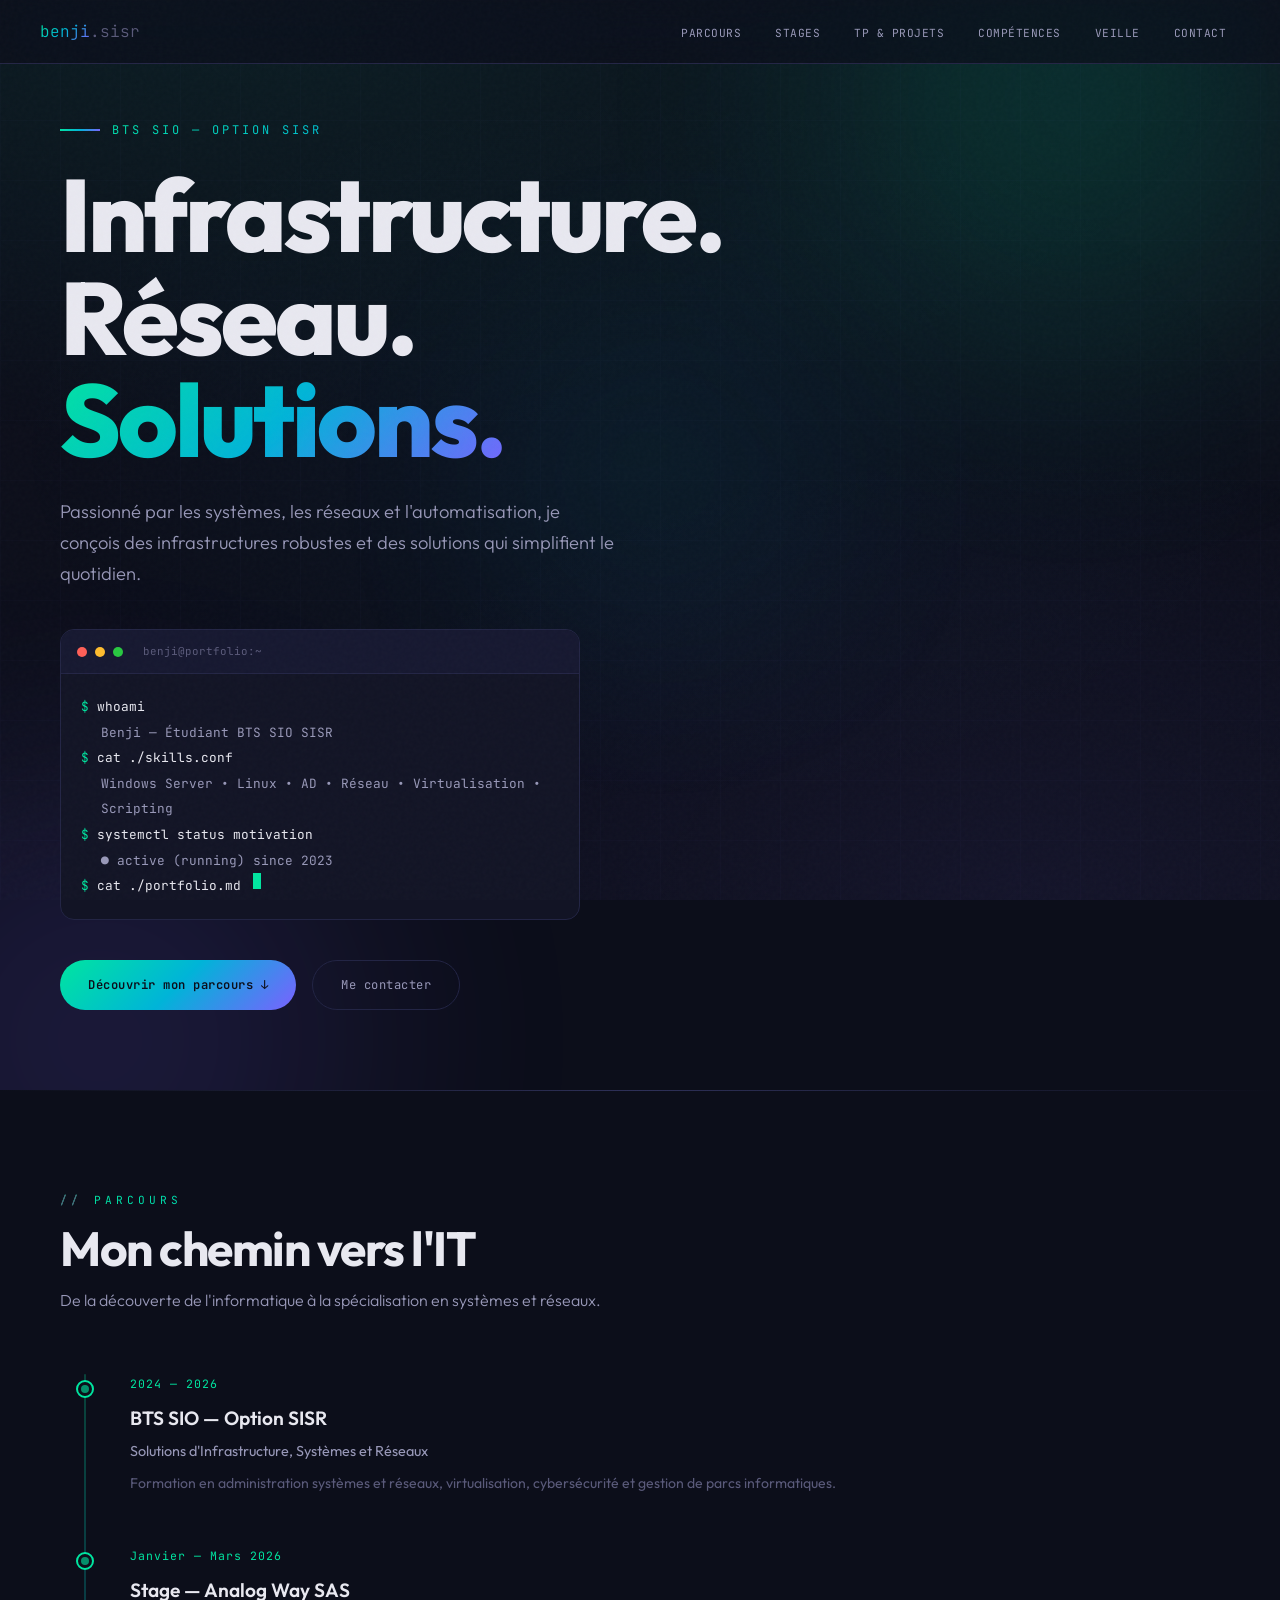
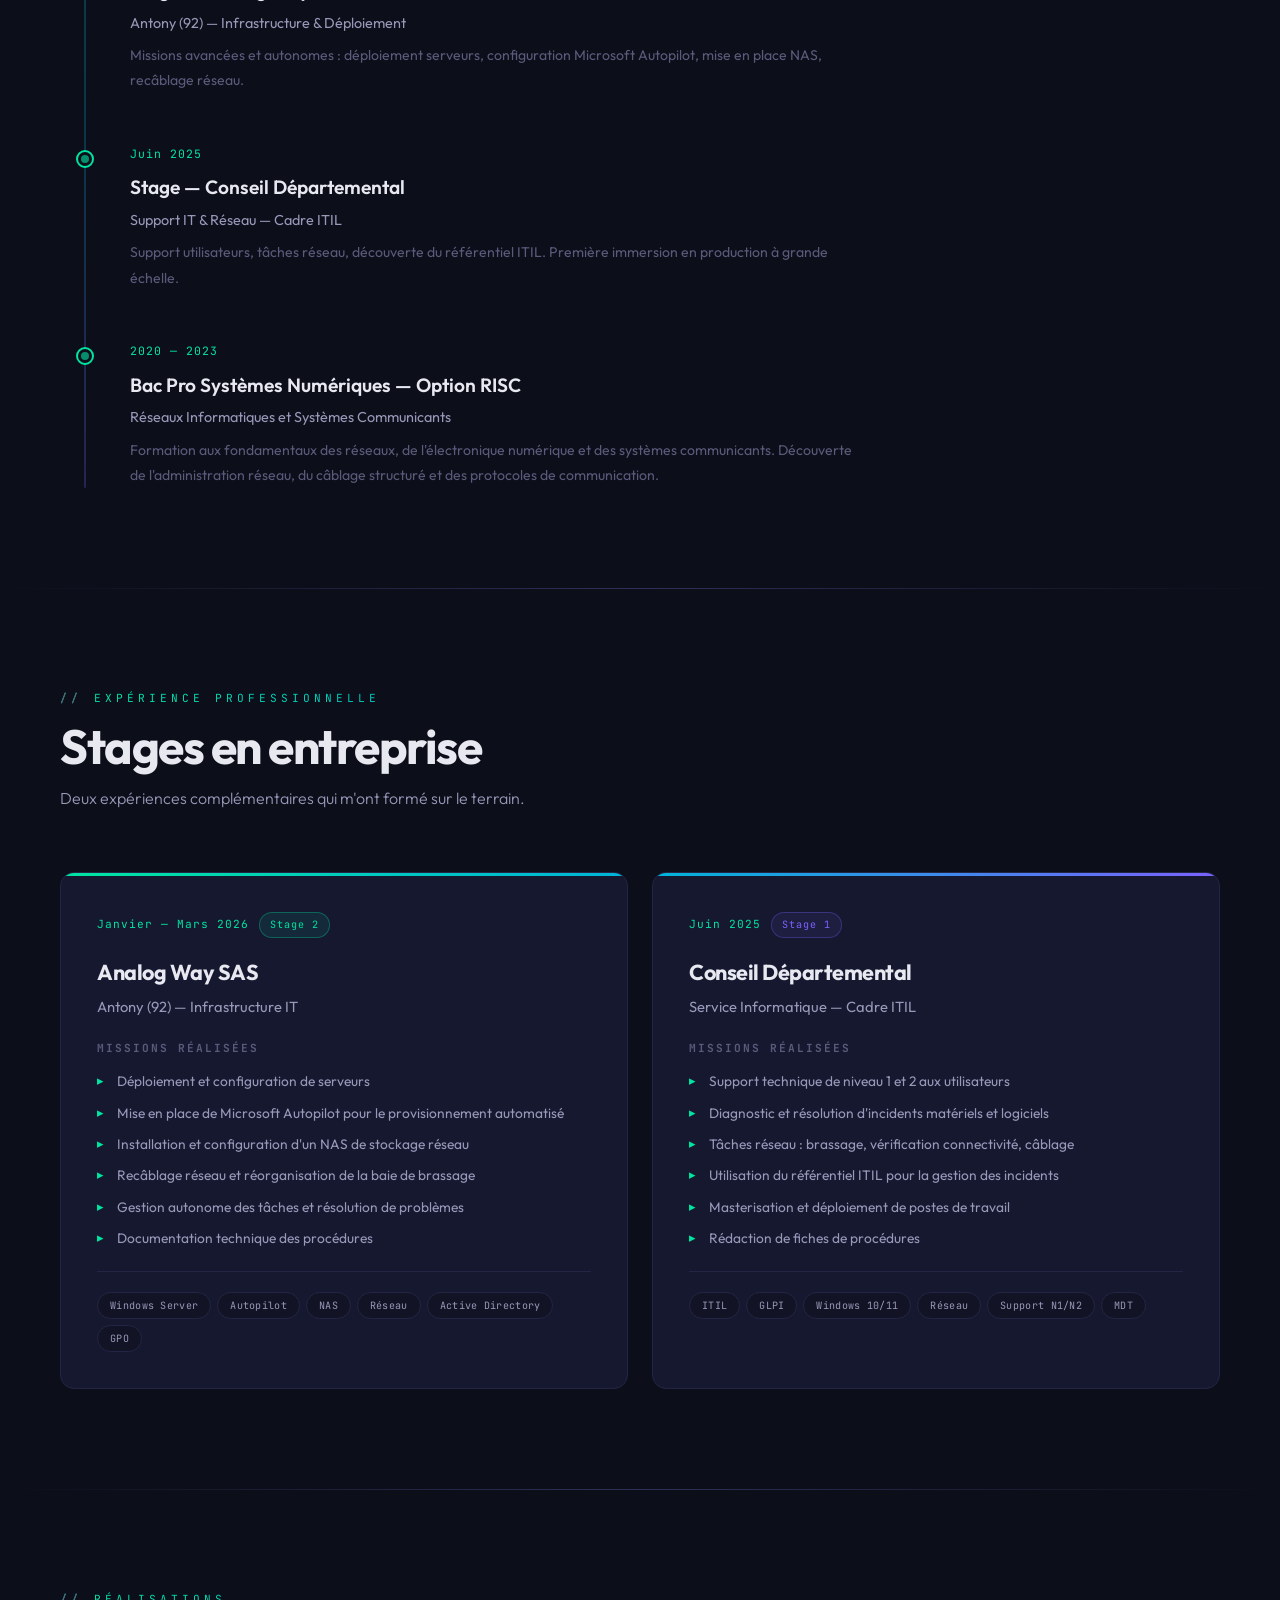
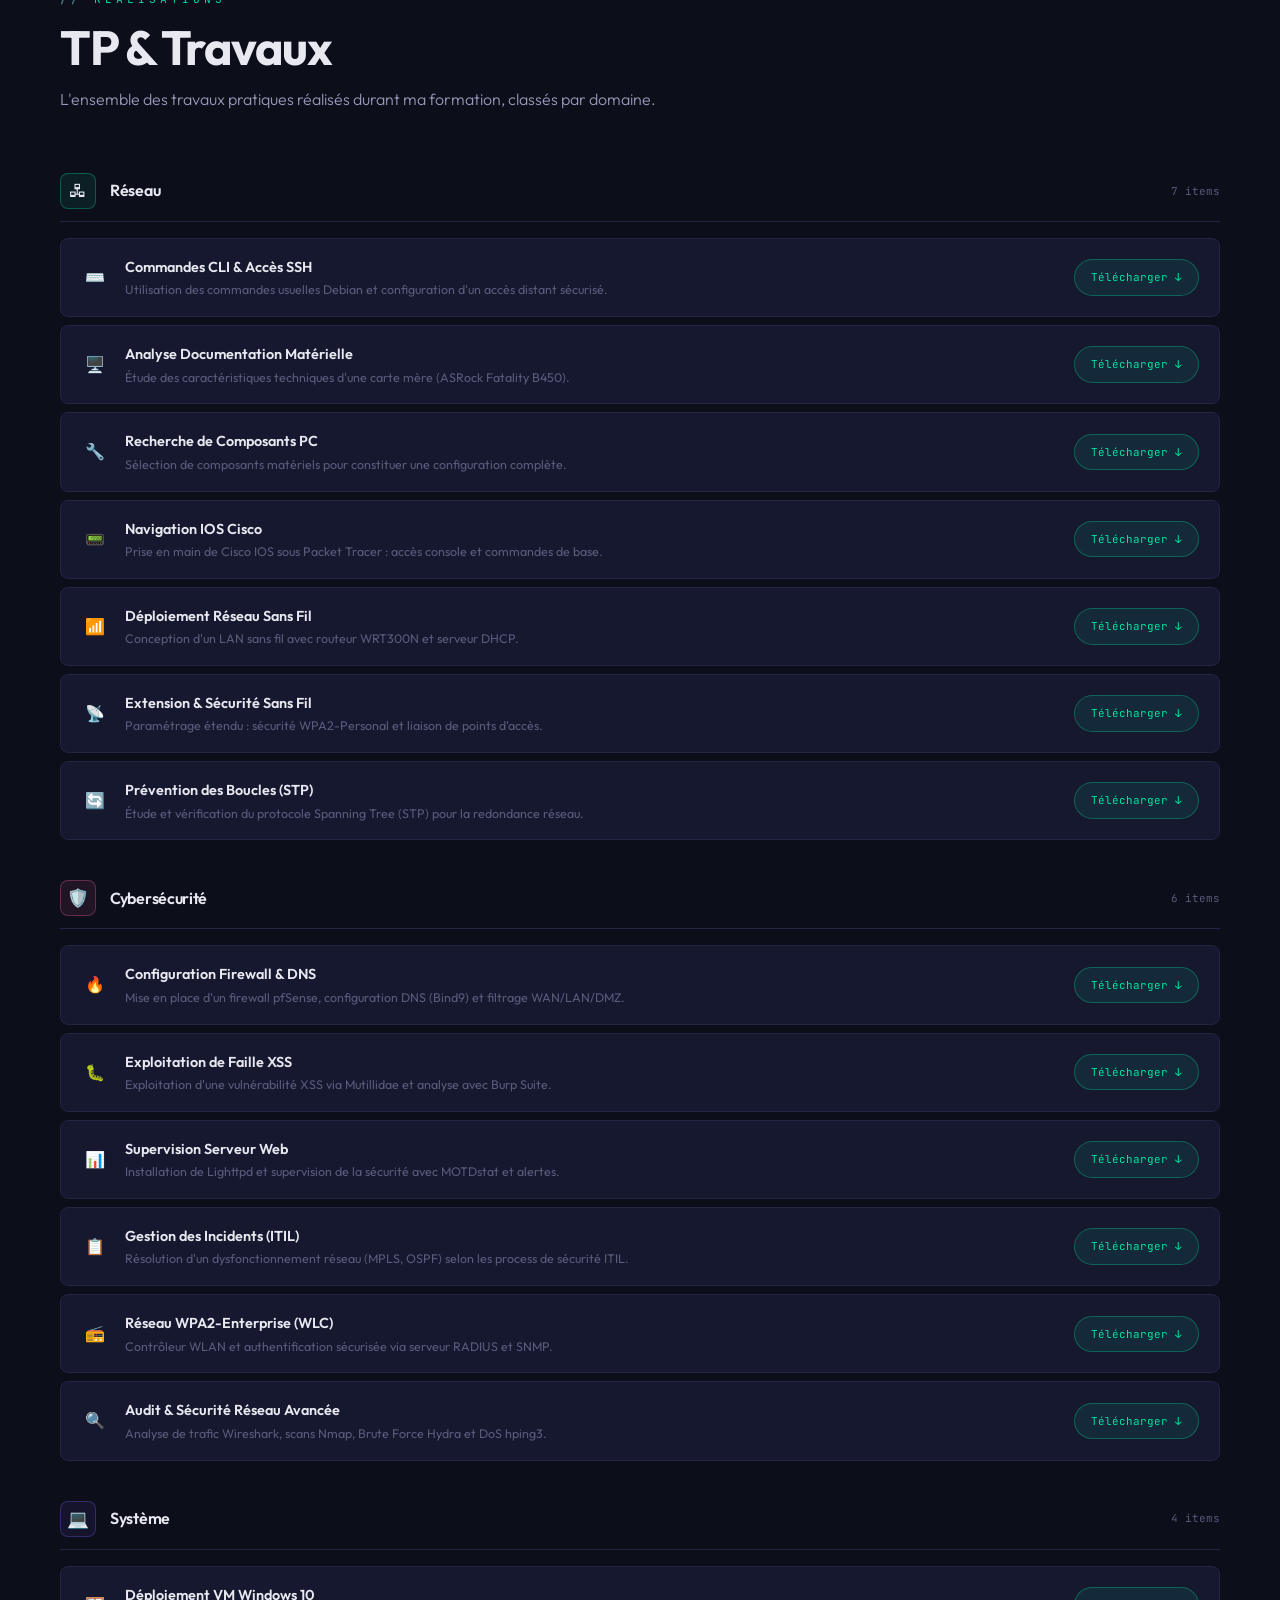
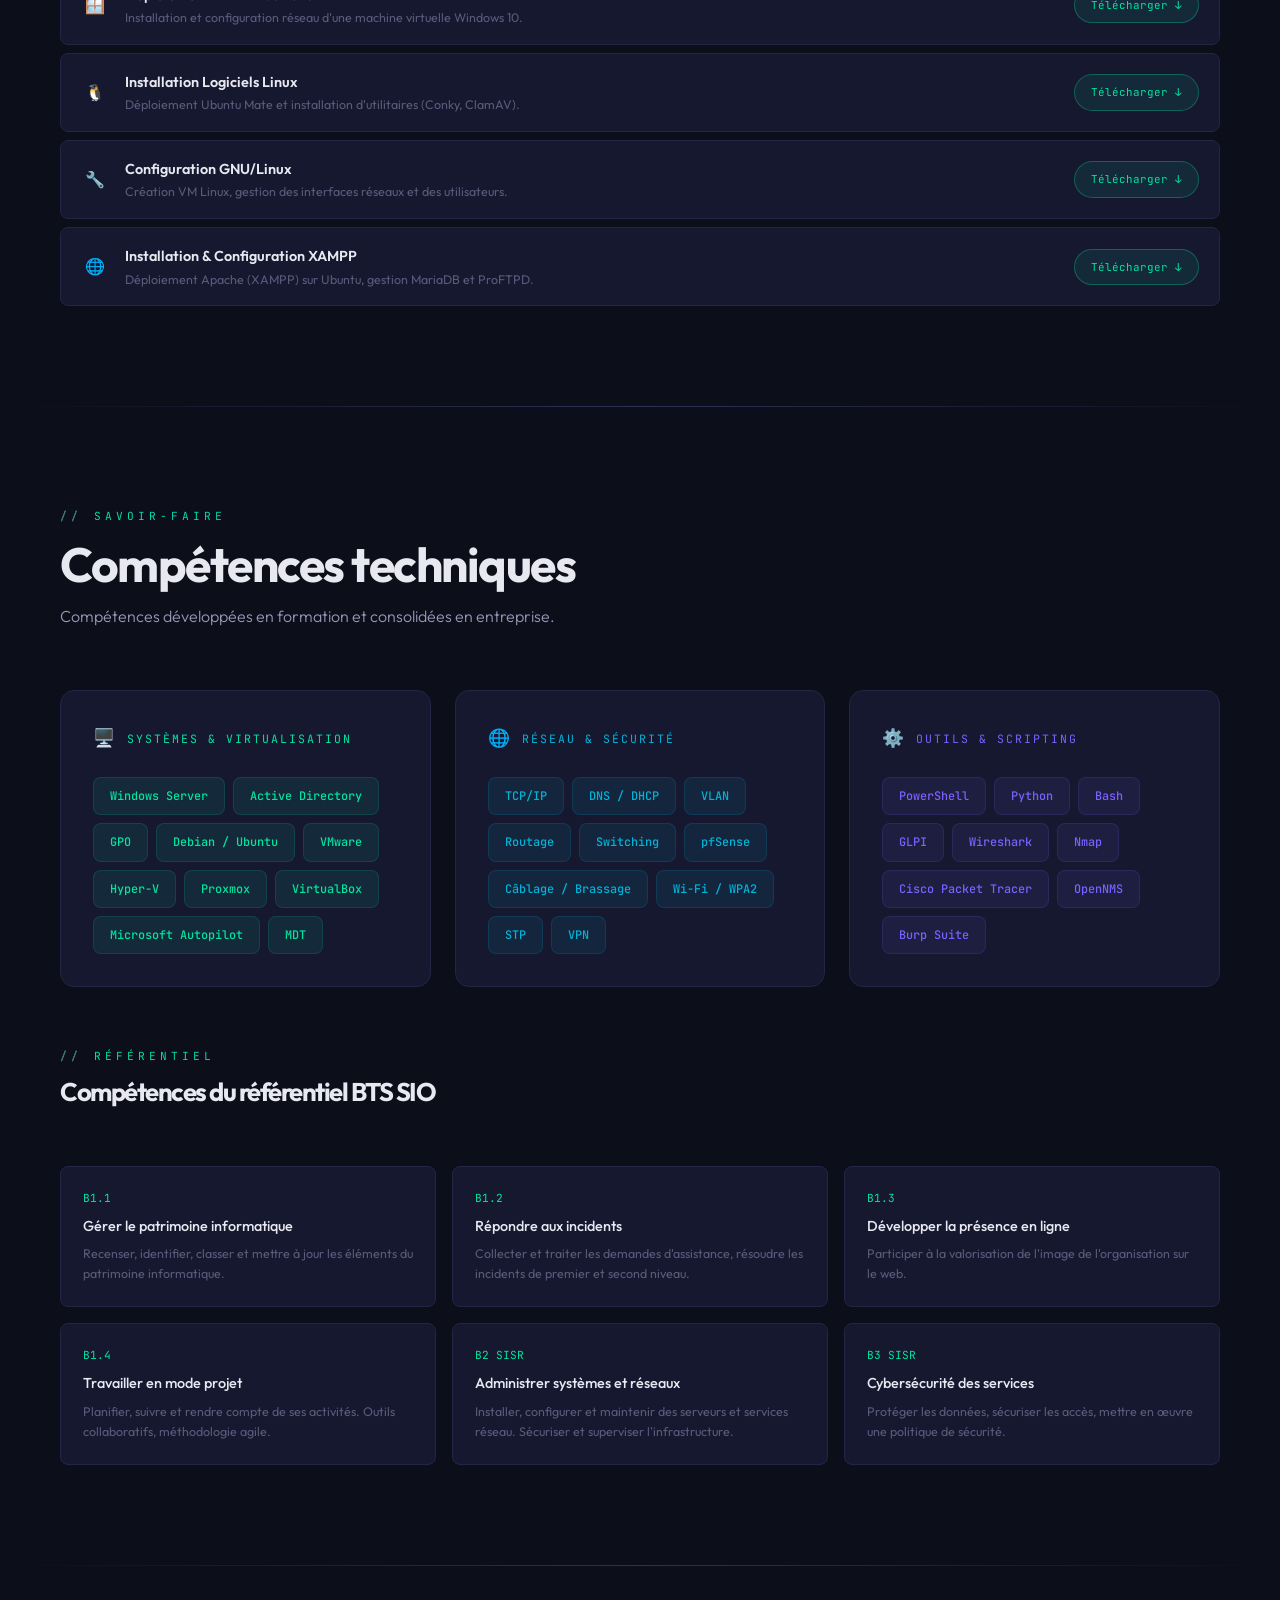
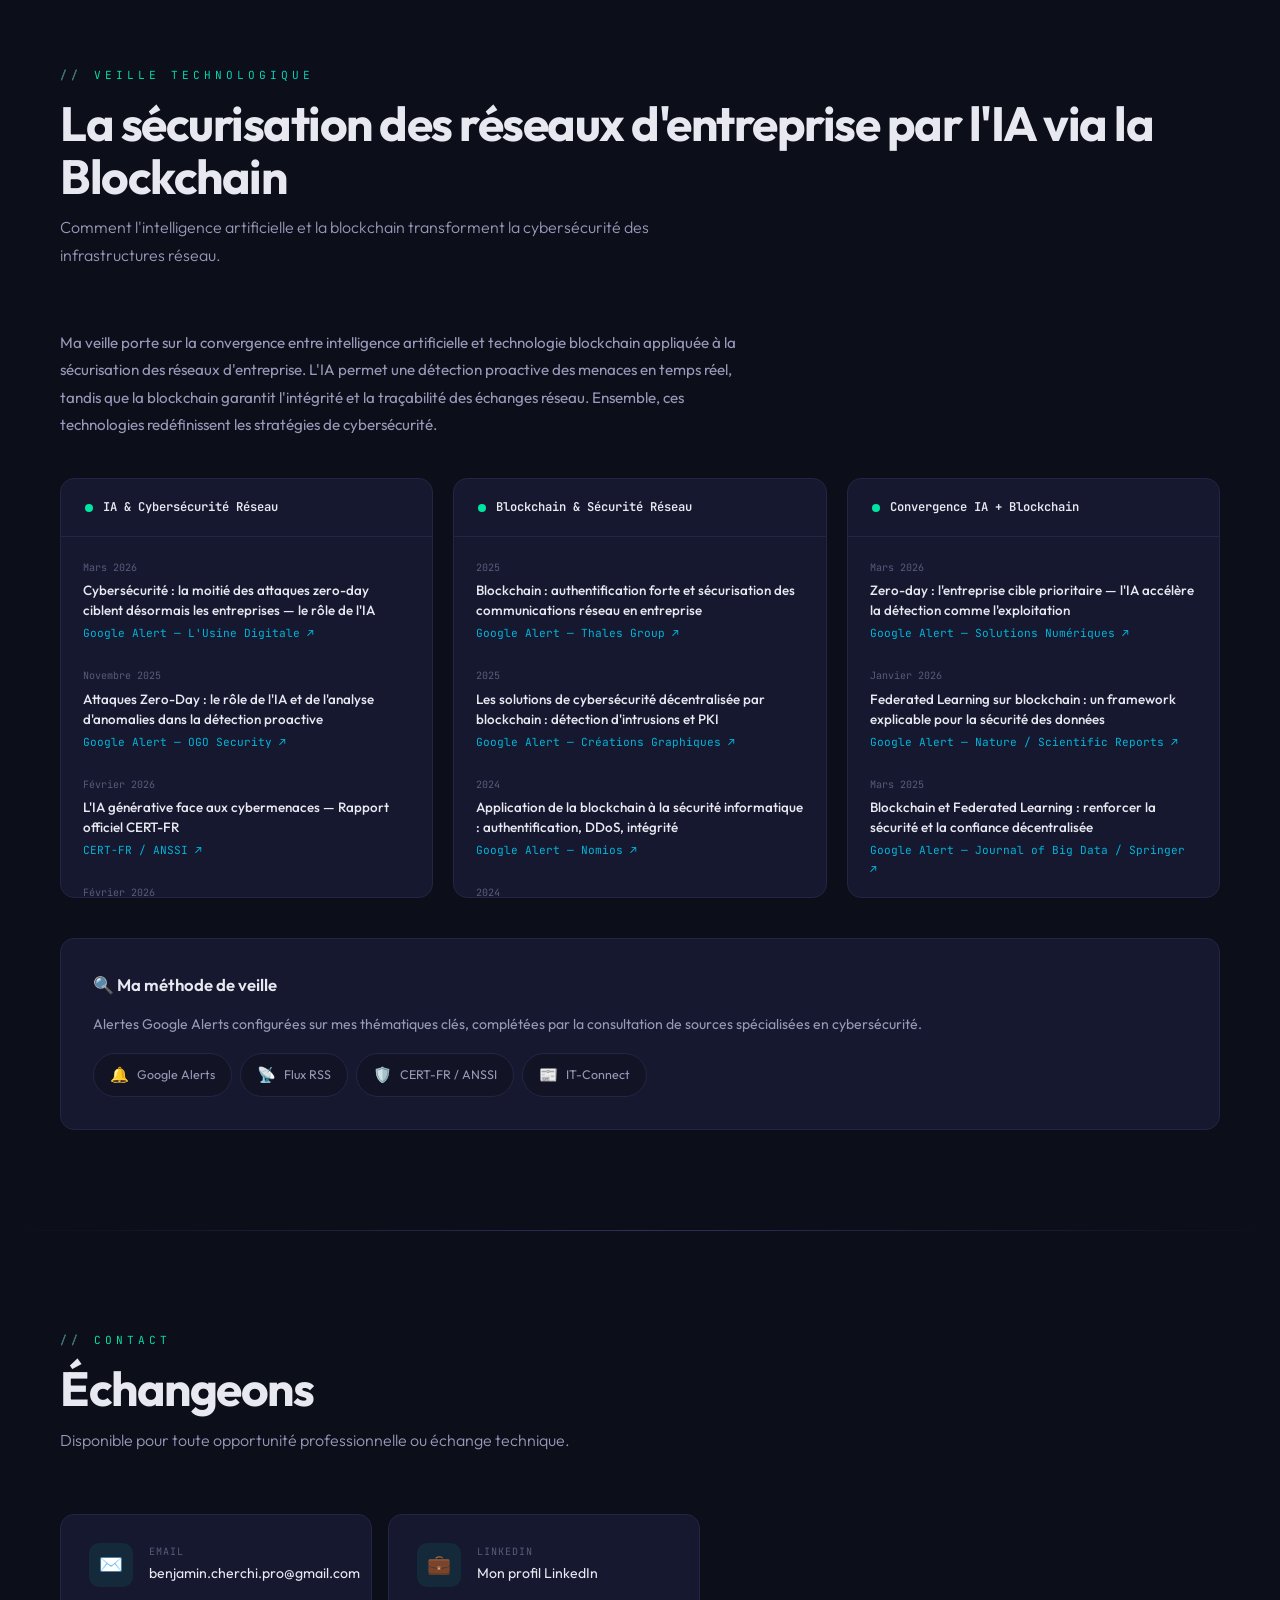
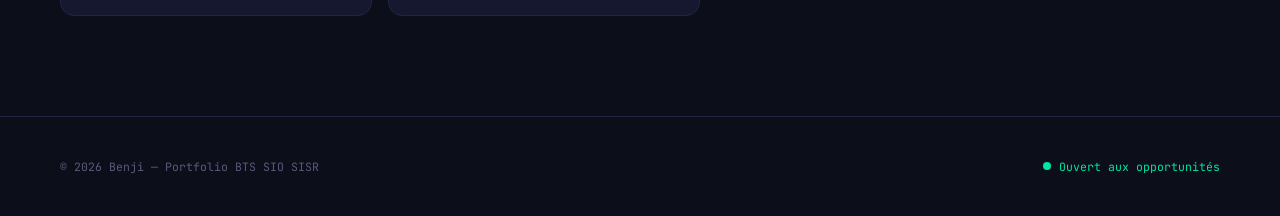
==== commit 481dc984: "Update index.html" ====
--- a/index.html
+++ b/index.html
@@ -5,1150 +5,266 @@
 <meta name="viewport" content="width=device-width, initial-scale=1.0">
 <title>Benji — Portfolio BTS SIO SISR</title>
 <link rel="preconnect" href="https://fonts.googleapis.com">
-<link href="https://fonts.googleapis.com/css2?family=JetBrains+Mono:wght@300;400;500;700&family=Outfit:wght@200;300;400;500;600;700;800&family=Space+Mono:wght@400;700&display=swap" rel="stylesheet">
+<link href="https://fonts.googleapis.com/css2?family=JetBrains+Mono:wght@300;400;500;700&family=Outfit:wght@200;300;400;500;600;700;800&display=swap" rel="stylesheet">
 <style>
-*, *::before, *::after { margin: 0; padding: 0; box-sizing: border-box; }
-
-:root {
-  --bg: #0a0a0f;
-  --bg-elevated: #111118;
-  --bg-card: #16161f;
-  --bg-card-hover: #1c1c28;
-  --accent: #00e5a0;
-  --accent-dim: #00e5a020;
-  --accent-mid: #00e5a060;
-  --accent2: #00b4d8;
-  --accent3: #7b61ff;
-  --text: #e8e8ed;
-  --text-dim: #8888a0;
-  --text-muted: #55556a;
-  --border: #222233;
-  --border-light: #2a2a3d;
-  --radius: 12px;
-  --radius-sm: 6px;
-  --font-mono: 'JetBrains Mono', 'Space Mono', monospace;
-  --font-body: 'Outfit', sans-serif;
+*,*::before,*::after{margin:0;padding:0;box-sizing:border-box}
+:root{
+  --bg:#0c0e1a;--bg-elevated:#121425;--bg-card:#161830;--bg-card-hover:#1b1e3a;
+  --accent:#00e5a0;--accent-dim:#00e5a015;--accent-mid:#00e5a050;
+  --accent2:#00b4d8;--accent2-dim:#00b4d815;
+  --accent3:#7b61ff;--accent3-dim:#7b61ff15;
+  --accent4:#ff6b9d;--accent4-dim:#ff6b9d15;
+  --text:#e8e8f0;--text-dim:#9898b8;--text-muted:#5a5a7a;
+  --border:#232545;--border-light:#2e3058;
+  --radius:14px;--radius-sm:8px;
+  --font-mono:'JetBrains Mono',monospace;--font-body:'Outfit',sans-serif;
+  --gradient-main:linear-gradient(135deg,var(--accent),var(--accent2),var(--accent3));
 }
-
-html {
-  scroll-behavior: smooth;
-  scrollbar-width: thin;
-  scrollbar-color: var(--accent-mid) var(--bg);
+html{scroll-behavior:smooth;scrollbar-width:thin;scrollbar-color:var(--accent-mid) var(--bg)}
+body{font-family:var(--font-body);background:var(--bg);color:var(--text);line-height:1.7;overflow-x:hidden;-webkit-font-smoothing:antialiased}
+::-webkit-scrollbar{width:6px}::-webkit-scrollbar-track{background:var(--bg)}::-webkit-scrollbar-thumb{background:var(--accent-mid);border-radius:3px}
+
+body::before{content:'';position:fixed;inset:0;background-image:url("data:image/svg+xml,%3Csvg viewBox='0 0 256 256' xmlns='http://www.w3.org/2000/svg'%3E%3Cfilter id='n'%3E%3CfeTurbulence type='fractalNoise' baseFrequency='0.9' numOctaves='4' stitchTiles='stitch'/%3E%3C/filter%3E%3Crect width='100%25' height='100%25' filter='url(%23n)' opacity='0.025'/%3E%3C/svg%3E");pointer-events:none;z-index:9999}
+.grid-bg{position:fixed;inset:0;background-image:linear-gradient(var(--border) 1px,transparent 1px),linear-gradient(90deg,var(--border) 1px,transparent 1px);background-size:60px 60px;opacity:.12;pointer-events:none;z-index:0}
+.ambient{position:fixed;inset:0;pointer-events:none;z-index:0;background:radial-gradient(ellipse 80% 50% at 20% 0%,rgba(0,229,160,.07),transparent),radial-gradient(ellipse 60% 50% at 80% 100%,rgba(123,97,255,.07),transparent),radial-gradient(ellipse 50% 40% at 50% 50%,rgba(0,180,216,.04),transparent)}
+
+/* NAV */
+nav{position:fixed;top:0;left:0;right:0;z-index:1000;padding:0 40px;height:64px;display:flex;align-items:center;justify-content:space-between;background:rgba(12,14,26,.75);backdrop-filter:blur(24px) saturate(1.6);border-bottom:1px solid var(--border);transition:all .4s ease}
+nav.scrolled{height:56px;background:rgba(12,14,26,.95)}
+.nav-logo{font-family:var(--font-mono);font-weight:700;font-size:1rem}
+.nav-logo .g{background:var(--gradient-main);-webkit-background-clip:text;-webkit-text-fill-color:transparent;background-clip:text}
+.nav-logo span{color:var(--text-muted);font-weight:300}
+.nav-links{display:flex;gap:6px;list-style:none}
+.nav-links a{font-family:var(--font-mono);font-size:.7rem;color:var(--text-dim);text-decoration:none;padding:6px 14px;border-radius:100px;transition:all .3s ease;letter-spacing:.5px;text-transform:uppercase}
+.nav-links a:hover{color:var(--accent);background:var(--accent-dim)}
+.nav-toggle{display:none;flex-direction:column;gap:5px;cursor:pointer;padding:8px;z-index:1001}
+.nav-toggle span{width:24px;height:2px;background:var(--text);transition:all .3s ease;border-radius:2px}
+
+/* HERO */
+.hero{min-height:100vh;display:flex;align-items:center;padding:120px 60px 80px;position:relative;overflow:hidden}
+.hero-glow{position:absolute;width:500px;height:500px;border-radius:50%;filter:blur(130px);opacity:.15;pointer-events:none}
+.hero-glow-1{top:-150px;right:-50px;background:var(--accent)}
+.hero-glow-2{bottom:-200px;left:-150px;background:var(--accent3)}
+.hero-glow-3{top:30%;left:40%;background:var(--accent2);width:300px;height:300px;opacity:.08}
+.hero-content{max-width:900px;position:relative;z-index:2}
+.hero-tag{font-family:var(--font-mono);font-size:.75rem;letter-spacing:3px;text-transform:uppercase;margin-bottom:24px;display:flex;align-items:center;gap:12px;opacity:0;animation:fadeUp .8s ease .3s forwards;background:var(--gradient-main);-webkit-background-clip:text;-webkit-text-fill-color:transparent;background-clip:text}
+.hero-tag::before{content:'';width:40px;height:2px;background:var(--gradient-main);flex-shrink:0}
+.hero-title{font-size:clamp(3rem,8vw,6.5rem);font-weight:800;line-height:1;letter-spacing:-3px;margin-bottom:24px;opacity:0;animation:fadeUp .8s ease .5s forwards}
+.hero-title .highlight{background:var(--gradient-main);-webkit-background-clip:text;-webkit-text-fill-color:transparent;background-clip:text}
+.hero-sub{font-size:1.15rem;color:var(--text-dim);max-width:560px;font-weight:300;margin-bottom:40px;opacity:0;animation:fadeUp .8s ease .7s forwards}
+
+.terminal{background:var(--bg-elevated);border:1px solid var(--border);border-radius:var(--radius);max-width:520px;font-family:var(--font-mono);font-size:.8rem;overflow:hidden;opacity:0;animation:fadeUp .8s ease .9s forwards}
+.terminal-bar{display:flex;align-items:center;gap:8px;padding:12px 16px;background:var(--bg-card);border-bottom:1px solid var(--border)}
+.terminal-dot{width:10px;height:10px;border-radius:50%}
+.terminal-dot:nth-child(1){background:#ff5f57}.terminal-dot:nth-child(2){background:#febc2e}.terminal-dot:nth-child(3){background:#28c840}
+.terminal-bar span{margin-left:12px;color:var(--text-muted);font-size:.68rem}
+.terminal-body{padding:20px;line-height:2}
+.terminal-line{display:flex;gap:8px}
+.terminal-prompt{color:var(--accent)}.terminal-cmd{color:var(--text)}.terminal-output{color:var(--text-dim);padding-left:20px}
+.terminal-cursor{display:inline-block;width:8px;height:16px;background:var(--accent);animation:blink 1s step-end infinite;vertical-align:middle;margin-left:4px}
+
+.hero-cta{display:flex;gap:16px;margin-top:40px;opacity:0;animation:fadeUp .8s ease 1.1s forwards}
+.btn{font-family:var(--font-mono);font-size:.76rem;padding:14px 28px;border-radius:100px;text-decoration:none;transition:all .3s ease;letter-spacing:.5px;display:inline-flex;align-items:center;gap:10px;cursor:pointer;border:none}
+.btn-primary{background:var(--gradient-main);color:var(--bg);font-weight:600}
+.btn-primary:hover{box-shadow:0 0 35px var(--accent-mid);transform:translateY(-2px)}
+.btn-ghost{background:transparent;color:var(--text-dim);border:1px solid var(--border)}
+.btn-ghost:hover{color:var(--text);border-color:var(--text-muted)}
+
+/* SECTIONS */
+section{padding:100px 60px;position:relative;z-index:2}
+.section-header{margin-bottom:60px}
+.section-label{font-family:var(--font-mono);font-size:.7rem;letter-spacing:4px;text-transform:uppercase;margin-bottom:12px;display:flex;align-items:center;gap:12px;background:var(--gradient-main);-webkit-background-clip:text;-webkit-text-fill-color:transparent;background-clip:text}
+.section-label::before{content:'//';color:var(--text-muted);-webkit-text-fill-color:var(--text-muted)}
+.section-title{font-size:clamp(2rem,4vw,3rem);font-weight:700;letter-spacing:-1.5px;line-height:1.1}
+.section-desc{color:var(--text-dim);font-size:1rem;margin-top:12px;max-width:600px;font-weight:300}
+.section-divider{height:1px;border:none;margin:0;background:linear-gradient(90deg,transparent,var(--border-light),transparent)}
+
+/* TIMELINE */
+.timeline{position:relative;max-width:800px}
+.timeline::before{content:'';position:absolute;left:24px;top:0;bottom:0;width:2px;background:var(--gradient-main);opacity:.25;border-radius:1px}
+.timeline-item{position:relative;padding-left:70px;padding-bottom:50px}
+.timeline-item:last-child{padding-bottom:0}
+.timeline-dot{position:absolute;left:16px;top:6px;width:18px;height:18px;border-radius:50%;border:2px solid var(--accent);background:var(--bg);z-index:2}
+.timeline-dot::after{content:'';position:absolute;inset:3px;border-radius:50%;background:var(--accent);opacity:.6}
+.timeline-date{font-family:var(--font-mono);font-size:.72rem;color:var(--accent);margin-bottom:8px;letter-spacing:1px}
+.timeline-title{font-size:1.2rem;font-weight:600;margin-bottom:4px}
+.timeline-place{font-size:.9rem;color:var(--text-dim);margin-bottom:8px}
+.timeline-desc{font-size:.88rem;color:var(--text-muted);line-height:1.8}
+
+/* STAGES */
+.stages-grid{display:grid;grid-template-columns:repeat(auto-fit,minmax(420px,1fr));gap:24px}
+.stage-card{background:var(--bg-card);border:1px solid var(--border);border-radius:var(--radius);overflow:hidden;transition:all .4s ease}
+.stage-card:hover{border-color:var(--accent-mid);transform:translateY(-4px);box-shadow:0 20px 60px rgba(0,229,160,.06)}
+.stage-card-accent{height:3px;background:linear-gradient(90deg,var(--accent),var(--accent2))}
+.stage-card:nth-child(2) .stage-card-accent{background:linear-gradient(90deg,var(--accent2),var(--accent3))}
+.stage-card-body{padding:36px}
+.stage-period{font-family:var(--font-mono);font-size:.7rem;color:var(--accent);letter-spacing:1px;margin-bottom:16px;display:flex;align-items:center;gap:10px}
+.badge{font-size:.63rem;padding:3px 10px;border-radius:100px;background:var(--accent-dim);color:var(--accent);border:1px solid var(--accent-mid)}
+.badge.b2{background:var(--accent3-dim);color:var(--accent3);border-color:rgba(123,97,255,.3)}
+.stage-name{font-size:1.35rem;font-weight:700;margin-bottom:4px;letter-spacing:-.5px}
+.stage-company{font-size:.92rem;color:var(--text-dim);margin-bottom:20px}
+.stage-missions h4{font-family:var(--font-mono);font-size:.7rem;color:var(--text-muted);letter-spacing:2px;text-transform:uppercase;margin-bottom:12px}
+.stage-missions ul{list-style:none;display:flex;flex-direction:column;gap:8px}
+.stage-missions li{font-size:.86rem;color:var(--text-dim);padding-left:20px;position:relative}
+.stage-missions li::before{content:'▸';position:absolute;left:0;color:var(--accent);font-size:.8rem}
+.stage-tech{display:flex;flex-wrap:wrap;gap:6px;margin-top:20px;padding-top:20px;border-top:1px solid var(--border)}
+.tag{font-family:var(--font-mono);font-size:.63rem;padding:4px 12px;border-radius:100px;background:var(--bg-elevated);color:var(--text-dim);border:1px solid var(--border);letter-spacing:.3px}
+
+/* TP */
+.tp-category{margin-bottom:40px}.tp-category:last-child{margin-bottom:0}
+.tp-category-header{display:flex;align-items:center;gap:14px;margin-bottom:16px;padding-bottom:12px;border-bottom:1px solid var(--border)}
+.tp-cat-icon{width:36px;height:36px;border-radius:8px;display:flex;align-items:center;justify-content:center;font-size:1.1rem;flex-shrink:0}
+.tp-cat-icon.reseau{background:var(--accent-dim);border:1px solid var(--accent-mid)}
+.tp-cat-icon.cyber{background:var(--accent4-dim);border:1px solid rgba(255,107,157,.3)}
+.tp-cat-icon.systeme{background:var(--accent3-dim);border:1px solid rgba(123,97,255,.3)}
+.tp-cat-name{font-size:1rem;font-weight:600;letter-spacing:-.3px}
+.tp-cat-count{font-family:var(--font-mono);font-size:.68rem;color:var(--text-muted);margin-left:auto}
+.tp-list{display:flex;flex-direction:column;gap:8px}
+.tp-item{display:flex;align-items:center;gap:16px;padding:16px 20px;background:var(--bg-card);border:1px solid var(--border);border-radius:var(--radius-sm);transition:all .3s ease}
+.tp-item:hover{border-color:var(--border-light);background:var(--bg-card-hover);transform:translateX(4px)}
+.tp-item-icon{font-size:1rem;flex-shrink:0;width:28px;text-align:center}
+.tp-item-info{flex:1;min-width:0}
+.tp-item-title{font-size:.9rem;font-weight:600;margin-bottom:2px}
+.tp-item-desc{font-size:.78rem;color:var(--text-muted);line-height:1.5;white-space:nowrap;overflow:hidden;text-overflow:ellipsis}
+.tp-download{font-family:var(--font-mono);font-size:.68rem;padding:8px 16px;border-radius:100px;background:var(--accent-dim);color:var(--accent);border:1px solid var(--accent-mid);text-decoration:none;white-space:nowrap;transition:all .3s ease;cursor:pointer;display:flex;align-items:center;gap:6px;flex-shrink:0}
+.tp-download:hover{background:var(--accent);color:var(--bg);box-shadow:0 0 20px var(--accent-mid)}
+
+/* COMPÉTENCES */
+.competences-layout{display:grid;grid-template-columns:repeat(auto-fit,minmax(320px,1fr));gap:24px}
+.comp-category{background:var(--bg-card);border:1px solid var(--border);border-radius:var(--radius);padding:32px}
+.comp-category-title{font-family:var(--font-mono);font-size:.72rem;letter-spacing:2px;text-transform:uppercase;margin-bottom:24px;display:flex;align-items:center;gap:10px}
+.comp-category:nth-child(1) .comp-category-title{color:var(--accent)}
+.comp-category:nth-child(2) .comp-category-title{color:var(--accent2)}
+.comp-category:nth-child(3) .comp-category-title{color:var(--accent3)}
+.comp-icon{font-style:normal;font-size:1.1rem}
+.comp-tags{display:flex;flex-wrap:wrap;gap:8px}
+.comp-tag{font-family:var(--font-mono);font-size:.74rem;font-weight:500;padding:8px 16px;border-radius:8px;transition:all .3s ease;cursor:default}
+.comp-category:nth-child(1) .comp-tag{background:var(--accent-dim);color:var(--accent);border:1px solid rgba(0,229,160,.15)}
+.comp-category:nth-child(1) .comp-tag:hover{border-color:var(--accent-mid);background:rgba(0,229,160,.1)}
+.comp-category:nth-child(2) .comp-tag{background:var(--accent2-dim);color:var(--accent2);border:1px solid rgba(0,180,216,.15)}
+.comp-category:nth-child(2) .comp-tag:hover{border-color:rgba(0,180,216,.4);background:rgba(0,180,216,.1)}
+.comp-category:nth-child(3) .comp-tag{background:var(--accent3-dim);color:var(--accent3);border:1px solid rgba(123,97,255,.15)}
+.comp-category:nth-child(3) .comp-tag:hover{border-color:rgba(123,97,255,.4);background:rgba(123,97,255,.1)}
+.ref-grid{display:grid;grid-template-columns:repeat(auto-fill,minmax(280px,1fr));gap:16px;margin-top:40px}
+.ref-card{background:var(--bg-card);border:1px solid var(--border);border-radius:var(--radius-sm);padding:22px;transition:all .3s ease}
+.ref-card:hover{border-color:var(--accent-mid)}
+.ref-code{font-family:var(--font-mono);font-size:.7rem;color:var(--accent);margin-bottom:6px}
+.ref-name{font-size:.9rem;font-weight:500;margin-bottom:6px}
+.ref-desc{font-size:.78rem;color:var(--text-muted);line-height:1.6}
+
+/* VEILLE */
+.veille-intro{max-width:700px;margin-bottom:40px}
+.veille-intro p{font-size:.95rem;color:var(--text-dim);line-height:1.8}
+.rss-container{display:grid;grid-template-columns:repeat(auto-fill,minmax(340px,1fr));gap:20px;margin-top:24px}
+.rss-feed-card{background:var(--bg-card);border:1px solid var(--border);border-radius:var(--radius);overflow:hidden}
+.rss-feed-header{padding:18px 24px;border-bottom:1px solid var(--border);display:flex;align-items:center;justify-content:space-between}
+.rss-feed-title{font-family:var(--font-mono);font-size:.76rem;font-weight:600;display:flex;align-items:center;gap:10px}
+.rss-live{width:8px;height:8px;background:var(--accent);border-radius:50%;animation:pulse 2s ease infinite}
+.rss-feed-items{padding:10px;max-height:360px;overflow-y:auto}
+a.rss-item{display:block;padding:12px;border-radius:var(--radius-sm);transition:all .2s ease;text-decoration:none;color:inherit;cursor:pointer}
+a.rss-item:hover{background:var(--bg-card-hover)}
+.rss-item-date{font-family:var(--font-mono);font-size:.63rem;color:var(--text-muted);margin-bottom:4px}
+.rss-item-title{font-size:.84rem;font-weight:500;line-height:1.5;color:var(--text)}
+.rss-item-source{font-size:.7rem;color:var(--accent2);margin-top:4px;font-family:var(--font-mono);transition:color .2s ease}
+a.rss-item:hover .rss-item-source{color:var(--accent)}
+
+.veille-method{margin-top:40px;padding:32px;background:var(--bg-card);border:1px solid var(--border);border-radius:var(--radius)}
+.veille-method h3{font-size:1.05rem;font-weight:600;margin-bottom:12px;display:flex;align-items:center;gap:10px}
+.veille-method p{color:var(--text-dim);font-size:.88rem;line-height:1.8}
+.veille-tools{display:flex;flex-wrap:wrap;gap:8px;margin-top:16px}
+.veille-tool{display:flex;align-items:center;gap:8px;padding:8px 16px;background:var(--bg-elevated);border:1px solid var(--border);border-radius:100px;font-size:.78rem;color:var(--text-dim)}
+.veille-tool-icon{font-style:normal;font-size:.95rem}
+
+/* CONTACT */
+.contact-grid{display:grid;grid-template-columns:repeat(auto-fit,minmax(280px,1fr));gap:16px;max-width:640px}
+.contact-card{background:var(--bg-card);border:1px solid var(--border);border-radius:var(--radius);padding:28px;text-decoration:none;color:var(--text);transition:all .3s ease;display:flex;align-items:center;gap:16px}
+.contact-card:hover{border-color:var(--accent-mid);transform:translateY(-2px)}
+.contact-icon{width:44px;height:44px;border-radius:10px;display:flex;align-items:center;justify-content:center;background:var(--accent-dim);font-size:1.2rem;flex-shrink:0}
+.contact-label{font-family:var(--font-mono);font-size:.63rem;color:var(--text-muted);letter-spacing:1px;text-transform:uppercase}
+.contact-value{font-size:.88rem;margin-top:2px}
+
+/* FOOTER */
+footer{padding:40px 60px;border-top:1px solid var(--border);display:flex;justify-content:space-between;align-items:center;position:relative;z-index:2}
+footer p{font-family:var(--font-mono);font-size:.72rem;color:var(--text-muted)}
+footer .status{display:flex;align-items:center;gap:8px;font-family:var(--font-mono);font-size:.72rem;color:var(--accent)}
+footer .status::before{content:'';width:8px;height:8px;border-radius:50%;background:var(--accent);animation:pulse 2s ease infinite}
+
+/* ANIMATIONS */
+@keyframes fadeUp{from{opacity:0;transform:translateY(20px)}to{opacity:1;transform:translateY(0)}}
+@keyframes blink{50%{opacity:0}}
+@keyframes pulse{0%,100%{opacity:1}50%{opacity:.4}}
+.reveal{opacity:0;transform:translateY(30px);transition:all .8s cubic-bezier(.22,1,.36,1)}
+.reveal.visible{opacity:1;transform:translateY(0)}
+.stagger>*{opacity:0;transform:translateY(20px);transition:all .6s cubic-bezier(.22,1,.36,1)}
+.stagger.visible>*:nth-child(1){transition-delay:0s}
+.stagger.visible>*:nth-child(2){transition-delay:.07s}
+.stagger.visible>*:nth-child(3){transition-delay:.14s}
+.stagger.visible>*:nth-child(4){transition-delay:.21s}
+.stagger.visible>*:nth-child(5){transition-delay:.28s}
+.stagger.visible>*:nth-child(6){transition-delay:.35s}
+.stagger.visible>*:nth-child(7){transition-delay:.42s}
+.stagger.visible>*:nth-child(8){transition-delay:.49s}
+.stagger.visible>*:nth-child(9){transition-delay:.56s}
+.stagger.visible>*:nth-child(10){transition-delay:.63s}
+.stagger.visible>*{opacity:1;transform:translateY(0)}
+
+/* RESPONSIVE */
+@media(max-width:768px){
+  nav{padding:0 20px}
+  .nav-links{display:none;position:fixed;top:0;left:0;right:0;bottom:0;background:rgba(12,14,26,.98);flex-direction:column;align-items:center;justify-content:center;gap:16px;z-index:1000}
+  .nav-links.open{display:flex}.nav-links a{font-size:1.1rem;padding:12px 24px}.nav-toggle{display:flex}
+  .hero{padding:100px 20px 60px}section{padding:60px 20px}
+  footer{padding:30px 20px;flex-direction:column;gap:16px;text-align:center}
+  .stages-grid,.rss-container,.competences-layout,.ref-grid,.contact-grid{grid-template-columns:1fr}
+  .hero-cta{flex-direction:column}.btn{justify-content:center}
+  .tp-item{flex-wrap:wrap;gap:10px}.tp-item-desc{white-space:normal}.tp-download{width:100%;justify-content:center}
 }
-
-body {
-  font-family: var(--font-body);
-  background: var(--bg);
-  color: var(--text);
-  line-height: 1.7;
-  overflow-x: hidden;
-  -webkit-font-smoothing: antialiased;
-}
-
-::-webkit-scrollbar { width: 6px; }
-::-webkit-scrollbar-track { background: var(--bg); }
-::-webkit-scrollbar-thumb { background: var(--accent-mid); border-radius: 3px; }
-
-/* ═══════════════════ NOISE OVERLAY ═══════════════════ */
-body::before {
-  content: '';
-  position: fixed;
-  inset: 0;
-  background-image: url("data:image/svg+xml,%3Csvg viewBox='0 0 256 256' xmlns='http://www.w3.org/2000/svg'%3E%3Cfilter id='n'%3E%3CfeTurbulence type='fractalNoise' baseFrequency='0.9' numOctaves='4' stitchTiles='stitch'/%3E%3C/filter%3E%3Crect width='100%25' height='100%25' filter='url(%23n)' opacity='0.03'/%3E%3C/svg%3E");
-  pointer-events: none;
-  z-index: 9999;
-}
-
-/* ═══════════════════ GRID BACKGROUND ═══════════════════ */
-.grid-bg {
-  position: fixed;
-  inset: 0;
-  background-image:
-    linear-gradient(var(--border) 1px, transparent 1px),
-    linear-gradient(90deg, var(--border) 1px, transparent 1px);
-  background-size: 60px 60px;
-  opacity: 0.15;
-  pointer-events: none;
-  z-index: 0;
-}
-
-/* ═══════════════════ NAV ═══════════════════ */
-nav {
-  position: fixed;
-  top: 0;
-  left: 0;
-  right: 0;
-  z-index: 1000;
-  padding: 0 40px;
-  height: 64px;
-  display: flex;
-  align-items: center;
-  justify-content: space-between;
-  background: rgba(10, 10, 15, 0.8);
-  backdrop-filter: blur(20px) saturate(1.5);
-  border-bottom: 1px solid var(--border);
-  transition: all 0.4s ease;
-}
-
-nav.scrolled {
-  height: 56px;
-  background: rgba(10, 10, 15, 0.95);
-}
-
-.nav-logo {
-  font-family: var(--font-mono);
-  font-weight: 700;
-  font-size: 1rem;
-  color: var(--accent);
-  letter-spacing: -0.5px;
-}
-
-.nav-logo span { color: var(--text-dim); font-weight: 300; }
-
-.nav-links {
-  display: flex;
-  gap: 8px;
-  list-style: none;
-}
-
-.nav-links a {
-  font-family: var(--font-mono);
-  font-size: 0.72rem;
-  color: var(--text-dim);
-  text-decoration: none;
-  padding: 6px 14px;
-  border-radius: 100px;
-  transition: all 0.3s ease;
-  letter-spacing: 0.5px;
-  text-transform: uppercase;
-}
-
-.nav-links a:hover {
-  color: var(--accent);
-  background: var(--accent-dim);
-}
-
-.nav-toggle {
-  display: none;
-  flex-direction: column;
-  gap: 5px;
-  cursor: pointer;
-  padding: 8px;
-  z-index: 1001;
-}
-
-.nav-toggle span {
-  width: 24px;
-  height: 2px;
-  background: var(--text);
-  transition: all 0.3s ease;
-  border-radius: 2px;
-}
-
-/* ═══════════════════ HERO ═══════════════════ */
-.hero {
-  min-height: 100vh;
-  display: flex;
-  align-items: center;
-  padding: 120px 60px 80px;
-  position: relative;
-  overflow: hidden;
-}
-
-.hero-glow {
-  position: absolute;
-  width: 600px;
-  height: 600px;
-  border-radius: 50%;
-  filter: blur(150px);
-  opacity: 0.12;
-  pointer-events: none;
-}
-
-.hero-glow-1 {
-  top: -200px;
-  right: -100px;
-  background: var(--accent);
-}
-
-.hero-glow-2 {
-  bottom: -200px;
-  left: -200px;
-  background: var(--accent3);
-}
-
-.hero-content {
-  max-width: 900px;
-  position: relative;
-  z-index: 2;
-}
-
-.hero-tag {
-  font-family: var(--font-mono);
-  font-size: 0.75rem;
-  color: var(--accent);
-  letter-spacing: 3px;
-  text-transform: uppercase;
-  margin-bottom: 24px;
-  display: flex;
-  align-items: center;
-  gap: 12px;
-  opacity: 0;
-  animation: fadeUp 0.8s ease 0.3s forwards;
-}
-
-.hero-tag::before {
-  content: '';
-  width: 40px;
-  height: 1px;
-  background: var(--accent);
-}
-
-.hero-title {
-  font-size: clamp(3rem, 8vw, 6.5rem);
-  font-weight: 800;
-  line-height: 1;
-  letter-spacing: -3px;
-  margin-bottom: 24px;
-  opacity: 0;
-  animation: fadeUp 0.8s ease 0.5s forwards;
-}
-
-.hero-title .highlight {
-  background: linear-gradient(135deg, var(--accent), var(--accent2));
-  -webkit-background-clip: text;
-  -webkit-text-fill-color: transparent;
-  background-clip: text;
-}
-
-.hero-sub {
-  font-size: 1.15rem;
-  color: var(--text-dim);
-  max-width: 560px;
-  font-weight: 300;
-  margin-bottom: 40px;
-  opacity: 0;
-  animation: fadeUp 0.8s ease 0.7s forwards;
-}
-
-/* Terminal widget */
-.terminal {
-  background: var(--bg-elevated);
-  border: 1px solid var(--border);
-  border-radius: var(--radius);
-  padding: 0;
-  max-width: 520px;
-  font-family: var(--font-mono);
-  font-size: 0.82rem;
-  overflow: hidden;
-  opacity: 0;
-  animation: fadeUp 0.8s ease 0.9s forwards;
-}
-
-.terminal-bar {
-  display: flex;
-  align-items: center;
-  gap: 8px;
-  padding: 12px 16px;
-  background: var(--bg-card);
-  border-bottom: 1px solid var(--border);
-}
-
-.terminal-dot {
-  width: 10px;
-  height: 10px;
-  border-radius: 50%;
-}
-
-.terminal-dot:nth-child(1) { background: #ff5f57; }
-.terminal-dot:nth-child(2) { background: #febc2e; }
-.terminal-dot:nth-child(3) { background: #28c840; }
-
-.terminal-bar span {
-  margin-left: 12px;
-  color: var(--text-muted);
-  font-size: 0.7rem;
-}
-
-.terminal-body {
-  padding: 20px;
-  line-height: 2;
-}
-
-.terminal-line {
-  display: flex;
-  gap: 8px;
-}
-
-.terminal-prompt { color: var(--accent); }
-.terminal-cmd { color: var(--text); }
-.terminal-output { color: var(--text-dim); padding-left: 20px; }
-.terminal-cursor {
-  display: inline-block;
-  width: 8px;
-  height: 16px;
-  background: var(--accent);
-  animation: blink 1s step-end infinite;
-  vertical-align: middle;
-  margin-left: 4px;
-}
-
-.hero-cta {
-  display: flex;
-  gap: 16px;
-  margin-top: 40px;
-  opacity: 0;
-  animation: fadeUp 0.8s ease 1.1s forwards;
-}
-
-.btn {
-  font-family: var(--font-mono);
-  font-size: 0.78rem;
-  padding: 14px 28px;
-  border-radius: 100px;
-  text-decoration: none;
-  transition: all 0.3s ease;
-  letter-spacing: 0.5px;
-  display: inline-flex;
-  align-items: center;
-  gap: 10px;
-  cursor: pointer;
-  border: none;
-}
-
-.btn-primary {
-  background: var(--accent);
-  color: var(--bg);
-  font-weight: 600;
-}
-
-.btn-primary:hover {
-  box-shadow: 0 0 30px var(--accent-mid);
-  transform: translateY(-2px);
-}
-
-.btn-ghost {
-  background: transparent;
-  color: var(--text-dim);
-  border: 1px solid var(--border);
-}
-
-.btn-ghost:hover {
-  color: var(--text);
-  border-color: var(--text-muted);
-}
-
-/* ═══════════════════ SECTIONS ═══════════════════ */
-section {
-  padding: 100px 60px;
-  position: relative;
-  z-index: 2;
-}
-
-.section-header {
-  margin-bottom: 60px;
-}
-
-.section-label {
-  font-family: var(--font-mono);
-  font-size: 0.7rem;
-  color: var(--accent);
-  letter-spacing: 4px;
-  text-transform: uppercase;
-  margin-bottom: 12px;
-  display: flex;
-  align-items: center;
-  gap: 12px;
-}
-
-.section-label::before {
-  content: '//';
-  color: var(--text-muted);
-}
-
-.section-title {
-  font-size: clamp(2rem, 4vw, 3rem);
-  font-weight: 700;
-  letter-spacing: -1.5px;
-  line-height: 1.1;
-}
-
-.section-desc {
-  color: var(--text-dim);
-  font-size: 1rem;
-  margin-top: 12px;
-  max-width: 600px;
-  font-weight: 300;
-}
-
-/* ═══════════════════ PARCOURS (TIMELINE) ═══════════════════ */
-.timeline {
-  position: relative;
-  max-width: 800px;
-}
-
-.timeline::before {
-  content: '';
-  position: absolute;
-  left: 24px;
-  top: 0;
-  bottom: 0;
-  width: 1px;
-  background: linear-gradient(to bottom, var(--accent), var(--accent2), var(--accent3));
-  opacity: 0.3;
-}
-
-.timeline-item {
-  position: relative;
-  padding-left: 70px;
-  padding-bottom: 50px;
-}
-
-.timeline-item:last-child { padding-bottom: 0; }
-
-.timeline-dot {
-  position: absolute;
-  left: 16px;
-  top: 6px;
-  width: 17px;
-  height: 17px;
-  border-radius: 50%;
-  border: 2px solid var(--accent);
-  background: var(--bg);
-  z-index: 2;
-}
-
-.timeline-dot::after {
-  content: '';
-  position: absolute;
-  inset: 3px;
-  border-radius: 50%;
-  background: var(--accent);
-  opacity: 0.5;
-}
-
-.timeline-date {
-  font-family: var(--font-mono);
-  font-size: 0.72rem;
-  color: var(--accent);
-  margin-bottom: 8px;
-  letter-spacing: 1px;
-}
-
-.timeline-title {
-  font-size: 1.2rem;
-  font-weight: 600;
-  margin-bottom: 4px;
-}
-
-.timeline-place {
-  font-size: 0.9rem;
-  color: var(--text-dim);
-  margin-bottom: 8px;
-}
-
-.timeline-desc {
-  font-size: 0.88rem;
-  color: var(--text-muted);
-  line-height: 1.8;
-}
-
-/* ═══════════════════ STAGES ═══════════════════ */
-.stages-grid {
-  display: grid;
-  grid-template-columns: repeat(auto-fit, minmax(420px, 1fr));
-  gap: 24px;
-}
-
-.stage-card {
-  background: var(--bg-card);
-  border: 1px solid var(--border);
-  border-radius: var(--radius);
-  overflow: hidden;
-  transition: all 0.4s ease;
-  position: relative;
-}
-
-.stage-card:hover {
-  border-color: var(--accent-mid);
-  transform: translateY(-4px);
-  box-shadow: 0 20px 60px rgba(0, 229, 160, 0.06);
-}
-
-.stage-card-accent {
-  height: 3px;
-  background: linear-gradient(90deg, var(--accent), var(--accent2));
-}
-
-.stage-card:nth-child(2) .stage-card-accent {
-  background: linear-gradient(90deg, var(--accent2), var(--accent3));
-}
-
-.stage-card-body {
-  padding: 36px;
-}
-
-.stage-period {
-  font-family: var(--font-mono);
-  font-size: 0.7rem;
-  color: var(--accent);
-  letter-spacing: 1px;
-  margin-bottom: 16px;
-  display: flex;
-  align-items: center;
-  gap: 10px;
-}
-
-.stage-period .badge {
-  font-size: 0.65rem;
-  padding: 3px 10px;
-  border-radius: 100px;
-  background: var(--accent-dim);
-  color: var(--accent);
-}
-
-.stage-name {
-  font-size: 1.4rem;
-  font-weight: 700;
-  margin-bottom: 4px;
-  letter-spacing: -0.5px;
-}
-
-.stage-company {
-  font-size: 0.95rem;
-  color: var(--text-dim);
-  margin-bottom: 20px;
-}
-
-.stage-missions h4 {
-  font-family: var(--font-mono);
-  font-size: 0.72rem;
-  color: var(--text-muted);
-  letter-spacing: 2px;
-  text-transform: uppercase;
-  margin-bottom: 12px;
-}
-
-.stage-missions ul {
-  list-style: none;
-  display: flex;
-  flex-direction: column;
-  gap: 8px;
-}
-
-.stage-missions li {
-  font-size: 0.88rem;
-  color: var(--text-dim);
-  padding-left: 20px;
-  position: relative;
-}
-
-.stage-missions li::before {
-  content: '▸';
-  position: absolute;
-  left: 0;
-  color: var(--accent);
-  font-size: 0.8rem;
-}
-
-.stage-tech {
-  display: flex;
-  flex-wrap: wrap;
-  gap: 6px;
-  margin-top: 20px;
-  padding-top: 20px;
-  border-top: 1px solid var(--border);
-}
-
-.tag {
-  font-family: var(--font-mono);
-  font-size: 0.65rem;
-  padding: 4px 12px;
-  border-radius: 100px;
-  background: var(--bg-elevated);
-  color: var(--text-dim);
-  border: 1px solid var(--border);
-  letter-spacing: 0.5px;
-}
-
-/* ═══════════════════ PROJETS ═══════════════════ */
-.projets-grid {
-  display: grid;
-  grid-template-columns: repeat(auto-fill, minmax(340px, 1fr));
-  gap: 20px;
-}
-
-.projet-card {
-  background: var(--bg-card);
-  border: 1px solid var(--border);
-  border-radius: var(--radius);
-  padding: 32px;
-  transition: all 0.4s ease;
-  position: relative;
-  overflow: hidden;
-}
-
-.projet-card:hover {
-  border-color: var(--border-light);
-  transform: translateY(-3px);
-}
-
-.projet-card::before {
-  content: '';
-  position: absolute;
-  top: 0;
-  left: 0;
-  right: 0;
-  height: 1px;
-  background: linear-gradient(90deg, transparent, var(--accent), transparent);
-  opacity: 0;
-  transition: opacity 0.4s ease;
-}
-
-.projet-card:hover::before { opacity: 1; }
-
-.projet-icon {
-  width: 44px;
-  height: 44px;
-  border-radius: 10px;
-  display: flex;
-  align-items: center;
-  justify-content: center;
-  font-size: 1.3rem;
-  margin-bottom: 20px;
-  background: var(--accent-dim);
-  border: 1px solid var(--accent-mid);
-}
-
-.projet-card:nth-child(2) .projet-icon { background: rgba(0, 180, 216, 0.1); border-color: rgba(0, 180, 216, 0.3); }
-.projet-card:nth-child(3) .projet-icon { background: rgba(123, 97, 255, 0.1); border-color: rgba(123, 97, 255, 0.3); }
-.projet-card:nth-child(4) .projet-icon { background: rgba(255, 159, 67, 0.1); border-color: rgba(255, 159, 67, 0.3); }
-.projet-card:nth-child(5) .projet-icon { background: rgba(255, 107, 107, 0.1); border-color: rgba(255, 107, 107, 0.3); }
-.projet-card:nth-child(6) .projet-icon { background: rgba(72, 219, 251, 0.1); border-color: rgba(72, 219, 251, 0.3); }
-
-.projet-type {
-  font-family: var(--font-mono);
-  font-size: 0.65rem;
-  color: var(--text-muted);
-  letter-spacing: 2px;
-  text-transform: uppercase;
-  margin-bottom: 10px;
-}
-
-.projet-title {
-  font-size: 1.1rem;
-  font-weight: 600;
-  margin-bottom: 10px;
-  letter-spacing: -0.3px;
-}
-
-.projet-desc {
-  font-size: 0.85rem;
-  color: var(--text-dim);
-  line-height: 1.7;
-  margin-bottom: 16px;
-}
-
-.projet-tags {
-  display: flex;
-  flex-wrap: wrap;
-  gap: 6px;
-}
-
-/* ═══════════════════ COMPÉTENCES ═══════════════════ */
-.competences-layout {
-  display: grid;
-  grid-template-columns: repeat(auto-fit, minmax(320px, 1fr));
-  gap: 24px;
-}
-
-.comp-category {
-  background: var(--bg-card);
-  border: 1px solid var(--border);
-  border-radius: var(--radius);
-  padding: 32px;
-}
-
-.comp-category-title {
-  font-family: var(--font-mono);
-  font-size: 0.72rem;
-  color: var(--accent);
-  letter-spacing: 2px;
-  text-transform: uppercase;
-  margin-bottom: 24px;
-  display: flex;
-  align-items: center;
-  gap: 10px;
-}
-
-.comp-category-title .comp-icon {
-  font-style: normal;
-  font-size: 1.1rem;
-}
-
-.comp-item {
-  margin-bottom: 18px;
-}
-
-.comp-item:last-child { margin-bottom: 0; }
-
-.comp-item-header {
-  display: flex;
-  justify-content: space-between;
-  margin-bottom: 8px;
-}
-
-.comp-item-name {
-  font-size: 0.88rem;
-  font-weight: 500;
-}
-
-.comp-item-level {
-  font-family: var(--font-mono);
-  font-size: 0.7rem;
-  color: var(--text-muted);
-}
-
-.comp-bar {
-  height: 4px;
-  background: var(--bg-elevated);
-  border-radius: 2px;
-  overflow: hidden;
-}
-
-.comp-bar-fill {
-  height: 100%;
-  border-radius: 2px;
-  background: linear-gradient(90deg, var(--accent), var(--accent2));
-  transition: width 1.2s cubic-bezier(0.22, 1, 0.36, 1);
-  width: 0;
-}
-
-.comp-category:nth-child(2) .comp-bar-fill {
-  background: linear-gradient(90deg, var(--accent2), var(--accent3));
-}
-
-.comp-category:nth-child(3) .comp-bar-fill {
-  background: linear-gradient(90deg, var(--accent3), #ff6b9d);
-}
-
-/* BTS SIO Competences Référentiel */
-.ref-grid {
-  display: grid;
-  grid-template-columns: repeat(auto-fill, minmax(280px, 1fr));
-  gap: 16px;
-  margin-top: 40px;
-}
-
-.ref-card {
-  background: var(--bg-card);
-  border: 1px solid var(--border);
-  border-radius: var(--radius-sm);
-  padding: 20px;
-  transition: all 0.3s ease;
-}
-
-.ref-card:hover {
-  border-color: var(--accent-mid);
-}
-
-.ref-code {
-  font-family: var(--font-mono);
-  font-size: 0.7rem;
-  color: var(--accent);
-  margin-bottom: 6px;
-}
-
-.ref-name {
-  font-size: 0.9rem;
-  font-weight: 500;
-  margin-bottom: 6px;
-}
-
-.ref-desc {
-  font-size: 0.78rem;
-  color: var(--text-muted);
-  line-height: 1.6;
-}
-
-/* ═══════════════════ VEILLE TECHNOLOGIQUE ═══════════════════ */
-.veille-intro {
-  max-width: 700px;
-  margin-bottom: 40px;
-}
-
-.veille-intro p {
-  font-size: 0.95rem;
-  color: var(--text-dim);
-  line-height: 1.8;
-}
-
-.rss-container {
-  display: grid;
-  grid-template-columns: repeat(auto-fill, minmax(340px, 1fr));
-  gap: 20px;
-  margin-top: 24px;
-}
-
-.rss-feed-card {
-  background: var(--bg-card);
-  border: 1px solid var(--border);
-  border-radius: var(--radius);
-  overflow: hidden;
-}
-
-.rss-feed-header {
-  padding: 20px 24px;
-  border-bottom: 1px solid var(--border);
-  display: flex;
-  align-items: center;
-  justify-content: space-between;
-}
-
-.rss-feed-title {
-  font-family: var(--font-mono);
-  font-size: 0.78rem;
-  font-weight: 600;
-  display: flex;
-  align-items: center;
-  gap: 10px;
-}
-
-.rss-live {
-  width: 8px;
-  height: 8px;
-  background: var(--accent);
-  border-radius: 50%;
-  animation: pulse 2s ease infinite;
-}
-
-.rss-feed-items {
-  padding: 12px;
-  max-height: 320px;
-  overflow-y: auto;
-}
-
-.rss-item {
-  padding: 12px;
-  border-radius: var(--radius-sm);
-  transition: background 0.2s ease;
-  cursor: pointer;
-}
-
-.rss-item:hover { background: var(--bg-card-hover); }
-
-.rss-item-date {
-  font-family: var(--font-mono);
-  font-size: 0.65rem;
-  color: var(--text-muted);
-  margin-bottom: 4px;
-}
-
-.rss-item-title {
-  font-size: 0.85rem;
-  font-weight: 500;
-  line-height: 1.5;
-  color: var(--text);
-}
-
-.rss-item-source {
-  font-size: 0.72rem;
-  color: var(--accent);
-  margin-top: 4px;
-}
-
-.veille-method {
-  margin-top: 50px;
-  padding: 36px;
-  background: var(--bg-card);
-  border: 1px solid var(--border);
-  border-radius: var(--radius);
-}
-
-.veille-method h3 {
-  font-size: 1.1rem;
-  font-weight: 600;
-  margin-bottom: 16px;
-  display: flex;
-  align-items: center;
-  gap: 10px;
-}
-
-.veille-tools {
-  display: flex;
-  flex-wrap: wrap;
-  gap: 10px;
-  margin-top: 16px;
-}
-
-.veille-tool {
-  display: flex;
-  align-items: center;
-  gap: 8px;
-  padding: 10px 18px;
-  background: var(--bg-elevated);
-  border: 1px solid var(--border);
-  border-radius: 100px;
-  font-size: 0.82rem;
-  color: var(--text-dim);
-}
-
-.veille-tool-icon {
-  font-style: normal;
-  font-size: 1rem;
-}
-
-/* ═══════════════════ CONTACT ═══════════════════ */
-.contact-grid {
-  display: grid;
-  grid-template-columns: repeat(auto-fit, minmax(240px, 1fr));
-  gap: 16px;
-  max-width: 800px;
-}
-
-.contact-card {
-  background: var(--bg-card);
-  border: 1px solid var(--border);
-  border-radius: var(--radius);
-  padding: 28px;
-  text-decoration: none;
-  color: var(--text);
-  transition: all 0.3s ease;
-  display: flex;
-  align-items: center;
-  gap: 16px;
-}
-
-.contact-card:hover {
-  border-color: var(--accent-mid);
-  transform: translateY(-2px);
-}
-
-.contact-icon {
-  width: 44px;
-  height: 44px;
-  border-radius: 10px;
-  display: flex;
-  align-items: center;
-  justify-content: center;
-  background: var(--accent-dim);
-  font-size: 1.2rem;
-  flex-shrink: 0;
-}
-
-.contact-label {
-  font-family: var(--font-mono);
-  font-size: 0.65rem;
-  color: var(--text-muted);
-  letter-spacing: 1px;
-  text-transform: uppercase;
-}
-
-.contact-value {
-  font-size: 0.9rem;
-  margin-top: 2px;
-}
-
-/* ═══════════════════ FOOTER ═══════════════════ */
-footer {
-  padding: 40px 60px;
-  border-top: 1px solid var(--border);
-  display: flex;
-  justify-content: space-between;
-  align-items: center;
-  position: relative;
-  z-index: 2;
-}
-
-footer p {
-  font-family: var(--font-mono);
-  font-size: 0.72rem;
-  color: var(--text-muted);
-}
-
-footer .status {
-  display: flex;
-  align-items: center;
-  gap: 8px;
-  font-family: var(--font-mono);
-  font-size: 0.72rem;
-  color: var(--accent);
-}
-
-footer .status::before {
-  content: '';
-  width: 8px;
-  height: 8px;
-  border-radius: 50%;
-  background: var(--accent);
-  animation: pulse 2s ease infinite;
-}
-
-/* ═══════════════════ ANIMATIONS ═══════════════════ */
-@keyframes fadeUp {
-  from { opacity: 0; transform: translateY(20px); }
-  to { opacity: 1; transform: translateY(0); }
-}
-
-@keyframes blink {
-  50% { opacity: 0; }
-}
-
-@keyframes pulse {
-  0%, 100% { opacity: 1; }
-  50% { opacity: 0.4; }
-}
-
-/* Scroll reveal */
-.reveal {
-  opacity: 0;
-  transform: translateY(30px);
-  transition: all 0.8s cubic-bezier(0.22, 1, 0.36, 1);
-}
-
-.reveal.visible {
-  opacity: 1;
-  transform: translateY(0);
-}
-
-/* Stagger children */
-.stagger > * {
-  opacity: 0;
-  transform: translateY(20px);
-  transition: all 0.6s cubic-bezier(0.22, 1, 0.36, 1);
-}
-
-.stagger.visible > *:nth-child(1) { transition-delay: 0s; }
-.stagger.visible > *:nth-child(2) { transition-delay: 0.1s; }
-.stagger.visible > *:nth-child(3) { transition-delay: 0.2s; }
-.stagger.visible > *:nth-child(4) { transition-delay: 0.3s; }
-.stagger.visible > *:nth-child(5) { transition-delay: 0.4s; }
-.stagger.visible > *:nth-child(6) { transition-delay: 0.5s; }
-.stagger.visible > *:nth-child(7) { transition-delay: 0.6s; }
-.stagger.visible > *:nth-child(8) { transition-delay: 0.7s; }
-
-.stagger.visible > * {
-  opacity: 1;
-  transform: translateY(0);
-}
-
-/* ═══════════════════ RESPONSIVE ═══════════════════ */
-@media (max-width: 768px) {
-  nav { padding: 0 20px; }
-
-  .nav-links {
-    display: none;
-    position: fixed;
-    top: 0;
-    left: 0;
-    right: 0;
-    bottom: 0;
-    background: rgba(10, 10, 15, 0.98);
-    flex-direction: column;
-    align-items: center;
-    justify-content: center;
-    gap: 16px;
-    z-index: 1000;
-  }
-
-  .nav-links.open { display: flex; }
-
-  .nav-links a {
-    font-size: 1.1rem;
-    padding: 12px 24px;
-  }
-
-  .nav-toggle { display: flex; }
-
-  .hero { padding: 100px 24px 60px; }
-  section { padding: 60px 24px; }
-  footer { padding: 30px 24px; flex-direction: column; gap: 16px; text-align: center; }
-
-  .hero-title { letter-spacing: -1.5px; }
-
-  .stages-grid { grid-template-columns: 1fr; }
-  .projets-grid { grid-template-columns: 1fr; }
-  .rss-container { grid-template-columns: 1fr; }
-  .competences-layout { grid-template-columns: 1fr; }
-  .ref-grid { grid-template-columns: 1fr; }
-  .contact-grid { grid-template-columns: 1fr; }
-
-  .hero-cta { flex-direction: column; }
-  .btn { justify-content: center; }
-}
-
-@media (max-width: 480px) {
-  .hero-title { font-size: 2.5rem; letter-spacing: -1px; }
-  .terminal { font-size: 0.72rem; }
-  .stage-card-body { padding: 24px; }
-}
+@media(max-width:480px){.hero-title{font-size:2.5rem;letter-spacing:-1px}.terminal{font-size:.72rem}.stage-card-body{padding:24px}}
 </style>
 </head>
 <body>
 
 <div class="grid-bg"></div>
-
-<!-- ═══ NAV ═══ -->
+<div class="ambient"></div>
+
+<!-- NAV -->
 <nav id="navbar">
-  <div class="nav-logo">benji<span>.sisr</span></div>
+  <div class="nav-logo"><span class="g">benji</span><span>.sisr</span></div>
   <ul class="nav-links" id="navLinks">
     <li><a href="#parcours" onclick="closeNav()">Parcours</a></li>
     <li><a href="#stages" onclick="closeNav()">Stages</a></li>
-    <li><a href="#projets" onclick="closeNav()">Projets</a></li>
+    <li><a href="#tp" onclick="closeNav()">TP & Projets</a></li>
     <li><a href="#competences" onclick="closeNav()">Compétences</a></li>
     <li><a href="#veille" onclick="closeNav()">Veille</a></li>
     <li><a href="#contact" onclick="closeNav()">Contact</a></li>
   </ul>
-  <div class="nav-toggle" id="navToggle" onclick="toggleNav()">
-    <span></span><span></span><span></span>
-  </div>
+  <div class="nav-toggle" id="navToggle" onclick="toggleNav()"><span></span><span></span><span></span></div>
 </nav>
 
-<!-- ═══ HERO ═══ -->
+<!-- HERO -->
 <section class="hero">
   <div class="hero-glow hero-glow-1"></div>
   <div class="hero-glow hero-glow-2"></div>
+  <div class="hero-glow hero-glow-3"></div>
   <div class="hero-content">
     <div class="hero-tag">BTS SIO — Option SISR</div>
-    <h1 class="hero-title">
-      Infrastructure.<br>
-      Réseau.<br>
-      <span class="highlight">Solutions.</span>
-    </h1>
-    <p class="hero-sub">
-      Passionné par les systèmes, les réseaux et l'automatisation, je conçois des infrastructures robustes et des solutions qui simplifient le quotidien.
-    </p>
-
+    <h1 class="hero-title">Infrastructure.<br>Réseau.<br><span class="highlight">Solutions.</span></h1>
+    <p class="hero-sub">Passionné par les systèmes, les réseaux et l'automatisation, je conçois des infrastructures robustes et des solutions qui simplifient le quotidien.</p>
     <div class="terminal">
       <div class="terminal-bar">
-        <div class="terminal-dot"></div>
-        <div class="terminal-dot"></div>
-        <div class="terminal-dot"></div>
+        <div class="terminal-dot"></div><div class="terminal-dot"></div><div class="terminal-dot"></div>
         <span>benji@portfolio:~</span>
       </div>
       <div class="terminal-body">
-        <div class="terminal-line">
-          <span class="terminal-prompt">$</span>
-          <span class="terminal-cmd">whoami</span>
-        </div>
+        <div class="terminal-line"><span class="terminal-prompt">$</span><span class="terminal-cmd">whoami</span></div>
         <div class="terminal-output">Benji — Étudiant BTS SIO SISR</div>
-        <div class="terminal-line">
-          <span class="terminal-prompt">$</span>
-          <span class="terminal-cmd">cat ./skills.conf</span>
-        </div>
-        <div class="terminal-output">Windows Server • Linux • Active Directory • Réseau • Virtualisation • Scripting</div>
-        <div class="terminal-line">
-          <span class="terminal-prompt">$</span>
-          <span class="terminal-cmd">systemctl status motivation</span>
-        </div>
+        <div class="terminal-line"><span class="terminal-prompt">$</span><span class="terminal-cmd">cat ./skills.conf</span></div>
+        <div class="terminal-output">Windows Server • Linux • AD • Réseau • Virtualisation • Scripting</div>
+        <div class="terminal-line"><span class="terminal-prompt">$</span><span class="terminal-cmd">systemctl status motivation</span></div>
         <div class="terminal-output">● active (running) since 2023</div>
-        <div class="terminal-line">
-          <span class="terminal-prompt">$</span>
-          <span class="terminal-cmd" id="typingCmd"></span><span class="terminal-cursor"></span>
-        </div>
-      </div>
-    </div>
-
+        <div class="terminal-line"><span class="terminal-prompt">$</span><span class="terminal-cmd" id="typingCmd"></span><span class="terminal-cursor"></span></div>
+      </div>
+    </div>
     <div class="hero-cta">
       <a href="#stages" class="btn btn-primary">Découvrir mon parcours ↓</a>
       <a href="#contact" class="btn btn-ghost">Me contacter</a>
@@ -1156,91 +272,84 @@
   </div>
 </section>
 
-<!-- ═══ PARCOURS ═══ -->
+<hr class="section-divider">
+
+<!-- PARCOURS -->
 <section id="parcours">
   <div class="section-header reveal">
     <div class="section-label">Parcours</div>
     <h2 class="section-title">Mon chemin vers l'IT</h2>
     <p class="section-desc">De la découverte de l'informatique à la spécialisation en systèmes et réseaux.</p>
   </div>
-
   <div class="timeline stagger">
     <div class="timeline-item">
       <div class="timeline-dot"></div>
       <div class="timeline-date">2024 — 2026</div>
       <div class="timeline-title">BTS SIO — Option SISR</div>
       <div class="timeline-place">Solutions d'Infrastructure, Systèmes et Réseaux</div>
-      <div class="timeline-desc">Formation approfondie en administration systèmes et réseaux, virtualisation, cybersécurité, et gestion de parcs informatiques. Préparation aux certifications professionnelles et réalisation de projets en environnement réel.</div>
+      <div class="timeline-desc">Formation en administration systèmes et réseaux, virtualisation, cybersécurité et gestion de parcs informatiques.</div>
     </div>
     <div class="timeline-item">
       <div class="timeline-dot"></div>
-      <div class="timeline-date">2025</div>
+      <div class="timeline-date">Janvier — Mars 2026</div>
       <div class="timeline-title">Stage — Analog Way SAS</div>
       <div class="timeline-place">Antony (92) — Infrastructure & Déploiement</div>
-      <div class="timeline-desc">Missions avancées et autonomes : déploiement serveurs, configuration Microsoft Autopilot, mise en place NAS, recâblage réseau. Environnement professionnel exigeant.</div>
+      <div class="timeline-desc">Missions avancées et autonomes : déploiement serveurs, configuration Microsoft Autopilot, mise en place NAS, recâblage réseau.</div>
     </div>
     <div class="timeline-item">
       <div class="timeline-dot"></div>
-      <div class="timeline-date">2024</div>
+      <div class="timeline-date">Juin 2025</div>
       <div class="timeline-title">Stage — Conseil Départemental</div>
       <div class="timeline-place">Support IT & Réseau — Cadre ITIL</div>
-      <div class="timeline-desc">Support utilisateurs, tâches réseau, découverte du référentiel ITIL en milieu institutionnel. Première immersion dans un environnement de production à grande échelle.</div>
+      <div class="timeline-desc">Support utilisateurs, tâches réseau, découverte du référentiel ITIL. Première immersion en production à grande échelle.</div>
     </div>
     <div class="timeline-item">
       <div class="timeline-dot"></div>
-      <div class="timeline-date">2022 — 2024</div>
-      <div class="timeline-title">Parcours pré-BTS</div>
-      <div class="timeline-place">Formations antérieures</div>
-      <div class="timeline-desc">Construction des bases en informatique, premiers projets personnels, développement de la curiosité technique et de l'autonomie dans l'apprentissage.</div>
+      <div class="timeline-date">2020 — 2023</div>
+      <div class="timeline-title">Bac Pro Systèmes Numériques — Option RISC</div>
+      <div class="timeline-place">Réseaux Informatiques et Systèmes Communicants</div>
+      <div class="timeline-desc">Formation aux fondamentaux des réseaux, de l'électronique numérique et des systèmes communicants. Découverte de l'administration réseau, du câblage structuré et des protocoles de communication.</div>
     </div>
   </div>
 </section>
 
-<!-- ═══ STAGES ═══ -->
+<hr class="section-divider">
+
+<!-- STAGES -->
 <section id="stages">
   <div class="section-header reveal">
     <div class="section-label">Expérience professionnelle</div>
     <h2 class="section-title">Stages en entreprise</h2>
     <p class="section-desc">Deux expériences complémentaires qui m'ont formé sur le terrain.</p>
   </div>
-
   <div class="stages-grid stagger">
     <div class="stage-card">
       <div class="stage-card-accent"></div>
       <div class="stage-card-body">
-        <div class="stage-period">
-          2025 <span class="badge">Stage 2</span>
-        </div>
+        <div class="stage-period">Janvier — Mars 2026 <span class="badge">Stage 2</span></div>
         <div class="stage-name">Analog Way SAS</div>
         <div class="stage-company">Antony (92) — Infrastructure IT</div>
         <div class="stage-missions">
           <h4>Missions réalisées</h4>
           <ul>
             <li>Déploiement et configuration de serveurs</li>
-            <li>Mise en place de Microsoft Autopilot pour le provisionnement automatisé des postes</li>
+            <li>Mise en place de Microsoft Autopilot pour le provisionnement automatisé</li>
             <li>Installation et configuration d'un NAS de stockage réseau</li>
             <li>Recâblage réseau et réorganisation de la baie de brassage</li>
-            <li>Gestion autonome des tâches et résolution de problèmes en conditions réelles</li>
-            <li>Documentation technique des procédures mises en place</li>
+            <li>Gestion autonome des tâches et résolution de problèmes</li>
+            <li>Documentation technique des procédures</li>
           </ul>
         </div>
         <div class="stage-tech">
-          <span class="tag">Windows Server</span>
-          <span class="tag">Autopilot</span>
-          <span class="tag">NAS</span>
-          <span class="tag">Réseau</span>
-          <span class="tag">Active Directory</span>
-          <span class="tag">GPO</span>
+          <span class="tag">Windows Server</span><span class="tag">Autopilot</span><span class="tag">NAS</span>
+          <span class="tag">Réseau</span><span class="tag">Active Directory</span><span class="tag">GPO</span>
         </div>
       </div>
     </div>
-
     <div class="stage-card">
       <div class="stage-card-accent"></div>
       <div class="stage-card-body">
-        <div class="stage-period">
-          2024 <span class="badge">Stage 1</span>
-        </div>
+        <div class="stage-period">Juin 2025 <span class="badge b2">Stage 1</span></div>
         <div class="stage-name">Conseil Départemental</div>
         <div class="stage-company">Service Informatique — Cadre ITIL</div>
         <div class="stage-missions">
@@ -1251,502 +360,240 @@
             <li>Tâches réseau : brassage, vérification connectivité, câblage</li>
             <li>Utilisation du référentiel ITIL pour la gestion des incidents</li>
             <li>Masterisation et déploiement de postes de travail</li>
-            <li>Rédaction de fiches de procédures pour la base de connaissances</li>
+            <li>Rédaction de fiches de procédures</li>
           </ul>
         </div>
         <div class="stage-tech">
-          <span class="tag">ITIL</span>
-          <span class="tag">GLPI</span>
-          <span class="tag">Windows 10/11</span>
-          <span class="tag">Réseau</span>
-          <span class="tag">Support N1/N2</span>
-          <span class="tag">MDT</span>
+          <span class="tag">ITIL</span><span class="tag">GLPI</span><span class="tag">Windows 10/11</span>
+          <span class="tag">Réseau</span><span class="tag">Support N1/N2</span><span class="tag">MDT</span>
         </div>
       </div>
     </div>
   </div>
 </section>
 
-<!-- ═══ PROJETS ═══ -->
-<section id="projets">
+<hr class="section-divider">
+
+<!-- TP & PROJETS -->
+<section id="tp">
   <div class="section-header reveal">
     <div class="section-label">Réalisations</div>
-    <h2 class="section-title">Projets & Travaux</h2>
-    <p class="section-desc">TP, projets de groupe et réalisations personnelles qui témoignent de mes compétences techniques.</p>
-  </div>
-
-  <div class="projets-grid stagger">
-    <div class="projet-card">
-      <div class="projet-icon">🖧</div>
-      <div class="projet-type">TP Réseau</div>
-      <div class="projet-title">Configuration réseau avancée</div>
-      <div class="projet-desc">Mise en place d'une architecture réseau complète avec VLANs, routage inter-VLAN, DHCP et DNS sur Cisco Packet Tracer puis en environnement réel.</div>
-      <div class="projet-tags">
-        <span class="tag">Cisco</span>
-        <span class="tag">VLAN</span>
-        <span class="tag">Routage</span>
-        <span class="tag">DHCP/DNS</span>
-      </div>
-    </div>
-
-    <div class="projet-card">
-      <div class="projet-icon">🗄️</div>
-      <div class="projet-type">TP Systèmes</div>
-      <div class="projet-title">Déploiement Active Directory</div>
-      <div class="projet-desc">Installation et configuration d'un domaine AD complet : GPO, gestion des OU, stratégies de sécurité, profils itinérants et scripts de connexion.</div>
-      <div class="projet-tags">
-        <span class="tag">Windows Server</span>
-        <span class="tag">AD DS</span>
-        <span class="tag">GPO</span>
-        <span class="tag">PowerShell</span>
-      </div>
-    </div>
-
-    <div class="projet-card">
-      <div class="projet-icon">🔒</div>
-      <div class="projet-type">Projet de groupe</div>
-      <div class="projet-title">Infrastructure sécurisée</div>
-      <div class="projet-desc">Conception en équipe d'une infrastructure réseau sécurisée avec pare-feu pfSense, DMZ, serveur proxy et monitoring avec Zabbix/OpenNMS.</div>
-      <div class="projet-tags">
-        <span class="tag">pfSense</span>
-        <span class="tag">DMZ</span>
-        <span class="tag">Proxy</span>
-        <span class="tag">Monitoring</span>
-      </div>
-    </div>
-
-    <div class="projet-card">
-      <div class="projet-icon">💻</div>
-      <div class="projet-type">TP Virtualisation</div>
-      <div class="projet-title">Environnement virtualisé</div>
-      <div class="projet-desc">Déploiement d'un hyperviseur avec machines virtuelles serveurs et clients, gestion des snapshots, stockage partagé et haute disponibilité.</div>
-      <div class="projet-tags">
-        <span class="tag">VMware</span>
-        <span class="tag">Hyper-V</span>
-        <span class="tag">VirtualBox</span>
-        <span class="tag">Proxmox</span>
-      </div>
-    </div>
-
-    <div class="projet-card">
-      <div class="projet-icon">⚡</div>
-      <div class="projet-type">Projet personnel</div>
-      <div class="projet-title">Scripts d'automatisation</div>
-      <div class="projet-desc">Développement de scripts PowerShell pour l'automatisation de tâches d'administration : nettoyage de postes, déploiement logiciel, inventaire parc.</div>
-      <div class="projet-tags">
-        <span class="tag">PowerShell</span>
-        <span class="tag">Python</span>
-        <span class="tag">Bash</span>
-        <span class="tag">Automation</span>
-      </div>
-    </div>
-
-    <div class="projet-card">
-      <div class="projet-icon">☁️</div>
-      <div class="projet-type">TP Cloud & Services</div>
-      <div class="projet-title">Services réseau Linux</div>
-      <div class="projet-desc">Installation et configuration de services sous Linux : Apache, Nginx, BIND9, serveur mail Postfix, SSH, SFTP et gestion des certificats SSL.</div>
-      <div class="projet-tags">
-        <span class="tag">Debian</span>
-        <span class="tag">Apache</span>
-        <span class="tag">DNS</span>
-        <span class="tag">SSL/TLS</span>
-      </div>
+    <h2 class="section-title">TP & Travaux</h2>
+    <p class="section-desc">L'ensemble des travaux pratiques réalisés durant ma formation, classés par domaine.</p>
+  </div>
+
+  <div class="tp-category reveal">
+    <div class="tp-category-header">
+      <div class="tp-cat-icon reseau">🖧</div>
+      <div class="tp-cat-name">Réseau</div>
+      <div class="tp-cat-count">7 items</div>
+    </div>
+    <div class="tp-list stagger">
+      <div class="tp-item"><div class="tp-item-icon">⌨️</div><div class="tp-item-info"><div class="tp-item-title">Commandes CLI & Accès SSH</div><div class="tp-item-desc">Utilisation des commandes usuelles Debian et configuration d'un accès distant sécurisé.</div></div><a class="tp-download" href="#">Télécharger ↓</a></div>
+      <div class="tp-item"><div class="tp-item-icon">🖥️</div><div class="tp-item-info"><div class="tp-item-title">Analyse Documentation Matérielle</div><div class="tp-item-desc">Étude des caractéristiques techniques d'une carte mère (ASRock Fatality B450).</div></div><a class="tp-download" href="#">Télécharger ↓</a></div>
+      <div class="tp-item"><div class="tp-item-icon">🔧</div><div class="tp-item-info"><div class="tp-item-title">Recherche de Composants PC</div><div class="tp-item-desc">Sélection de composants matériels pour constituer une configuration complète.</div></div><a class="tp-download" href="#">Télécharger ↓</a></div>
+      <div class="tp-item"><div class="tp-item-icon">📟</div><div class="tp-item-info"><div class="tp-item-title">Navigation IOS Cisco</div><div class="tp-item-desc">Prise en main de Cisco IOS sous Packet Tracer : accès console et commandes de base.</div></div><a class="tp-download" href="#">Télécharger ↓</a></div>
+      <div class="tp-item"><div class="tp-item-icon">📶</div><div class="tp-item-info"><div class="tp-item-title">Déploiement Réseau Sans Fil</div><div class="tp-item-desc">Conception d'un LAN sans fil avec routeur WRT300N et serveur DHCP.</div></div><a class="tp-download" href="#">Télécharger ↓</a></div>
+      <div class="tp-item"><div class="tp-item-icon">📡</div><div class="tp-item-info"><div class="tp-item-title">Extension & Sécurité Sans Fil</div><div class="tp-item-desc">Paramétrage étendu : sécurité WPA2-Personal et liaison de points d'accès.</div></div><a class="tp-download" href="#">Télécharger ↓</a></div>
+      <div class="tp-item"><div class="tp-item-icon">🔄</div><div class="tp-item-info"><div class="tp-item-title">Prévention des Boucles (STP)</div><div class="tp-item-desc">Étude et vérification du protocole Spanning Tree (STP) pour la redondance réseau.</div></div><a class="tp-download" href="#">Télécharger ↓</a></div>
+    </div>
+  </div>
+
+  <div class="tp-category reveal">
+    <div class="tp-category-header">
+      <div class="tp-cat-icon cyber">🛡️</div>
+      <div class="tp-cat-name">Cybersécurité</div>
+      <div class="tp-cat-count">6 items</div>
+    </div>
+    <div class="tp-list stagger">
+      <div class="tp-item"><div class="tp-item-icon">🔥</div><div class="tp-item-info"><div class="tp-item-title">Configuration Firewall & DNS</div><div class="tp-item-desc">Mise en place d'un firewall pfSense, configuration DNS (Bind9) et filtrage WAN/LAN/DMZ.</div></div><a class="tp-download" href="#">Télécharger ↓</a></div>
+      <div class="tp-item"><div class="tp-item-icon">🐛</div><div class="tp-item-info"><div class="tp-item-title">Exploitation de Faille XSS</div><div class="tp-item-desc">Exploitation d'une vulnérabilité XSS via Mutillidae et analyse avec Burp Suite.</div></div><a class="tp-download" href="#">Télécharger ↓</a></div>
+      <div class="tp-item"><div class="tp-item-icon">📊</div><div class="tp-item-info"><div class="tp-item-title">Supervision Serveur Web</div><div class="tp-item-desc">Installation de Lighttpd et supervision de la sécurité avec MOTDstat et alertes.</div></div><a class="tp-download" href="#">Télécharger ↓</a></div>
+      <div class="tp-item"><div class="tp-item-icon">📋</div><div class="tp-item-info"><div class="tp-item-title">Gestion des Incidents (ITIL)</div><div class="tp-item-desc">Résolution d'un dysfonctionnement réseau (MPLS, OSPF) selon les process de sécurité ITIL.</div></div><a class="tp-download" href="#">Télécharger ↓</a></div>
+      <div class="tp-item"><div class="tp-item-icon">📻</div><div class="tp-item-info"><div class="tp-item-title">Réseau WPA2-Enterprise (WLC)</div><div class="tp-item-desc">Contrôleur WLAN et authentification sécurisée via serveur RADIUS et SNMP.</div></div><a class="tp-download" href="#">Télécharger ↓</a></div>
+      <div class="tp-item"><div class="tp-item-icon">🔍</div><div class="tp-item-info"><div class="tp-item-title">Audit & Sécurité Réseau Avancée</div><div class="tp-item-desc">Analyse de trafic Wireshark, scans Nmap, Brute Force Hydra et DoS hping3.</div></div><a class="tp-download" href="#">Télécharger ↓</a></div>
+    </div>
+  </div>
+
+  <div class="tp-category reveal">
+    <div class="tp-category-header">
+      <div class="tp-cat-icon systeme">💻</div>
+      <div class="tp-cat-name">Système</div>
+      <div class="tp-cat-count">4 items</div>
+    </div>
+    <div class="tp-list stagger">
+      <div class="tp-item"><div class="tp-item-icon">🪟</div><div class="tp-item-info"><div class="tp-item-title">Déploiement VM Windows 10</div><div class="tp-item-desc">Installation et configuration réseau d'une machine virtuelle Windows 10.</div></div><a class="tp-download" href="#">Télécharger ↓</a></div>
+      <div class="tp-item"><div class="tp-item-icon">🐧</div><div class="tp-item-info"><div class="tp-item-title">Installation Logiciels Linux</div><div class="tp-item-desc">Déploiement Ubuntu Mate et installation d'utilitaires (Conky, ClamAV).</div></div><a class="tp-download" href="#">Télécharger ↓</a></div>
+      <div class="tp-item"><div class="tp-item-icon">🔧</div><div class="tp-item-info"><div class="tp-item-title">Configuration GNU/Linux</div><div class="tp-item-desc">Création VM Linux, gestion des interfaces réseaux et des utilisateurs.</div></div><a class="tp-download" href="#">Télécharger ↓</a></div>
+      <div class="tp-item"><div class="tp-item-icon">🌐</div><div class="tp-item-info"><div class="tp-item-title">Installation & Configuration XAMPP</div><div class="tp-item-desc">Déploiement Apache (XAMPP) sur Ubuntu, gestion MariaDB et ProFTPD.</div></div><a class="tp-download" href="#">Télécharger ↓</a></div>
     </div>
   </div>
 </section>
 
-<!-- ═══ COMPÉTENCES ═══ -->
+<hr class="section-divider">
+
+<!-- COMPÉTENCES -->
 <section id="competences">
   <div class="section-header reveal">
     <div class="section-label">Savoir-faire</div>
     <h2 class="section-title">Compétences techniques</h2>
     <p class="section-desc">Compétences développées en formation et consolidées en entreprise.</p>
   </div>
-
   <div class="competences-layout stagger">
     <div class="comp-category">
-      <div class="comp-category-title">
-        <i class="comp-icon">🖥️</i> Systèmes
-      </div>
-      <div class="comp-item">
-        <div class="comp-item-header">
-          <span class="comp-item-name">Windows Server</span>
-          <span class="comp-item-level">Avancé</span>
-        </div>
-        <div class="comp-bar"><div class="comp-bar-fill" data-width="88%"></div></div>
-      </div>
-      <div class="comp-item">
-        <div class="comp-item-header">
-          <span class="comp-item-name">Active Directory / GPO</span>
-          <span class="comp-item-level">Avancé</span>
-        </div>
-        <div class="comp-bar"><div class="comp-bar-fill" data-width="85%"></div></div>
-      </div>
-      <div class="comp-item">
-        <div class="comp-item-header">
-          <span class="comp-item-name">Linux (Debian / Ubuntu)</span>
-          <span class="comp-item-level">Intermédiaire</span>
-        </div>
-        <div class="comp-bar"><div class="comp-bar-fill" data-width="70%"></div></div>
-      </div>
-      <div class="comp-item">
-        <div class="comp-item-header">
-          <span class="comp-item-name">Virtualisation</span>
-          <span class="comp-item-level">Avancé</span>
-        </div>
-        <div class="comp-bar"><div class="comp-bar-fill" data-width="80%"></div></div>
-      </div>
-    </div>
-
+      <div class="comp-category-title"><i class="comp-icon">🖥️</i> Systèmes & Virtualisation</div>
+      <div class="comp-tags">
+        <span class="comp-tag">Windows Server</span><span class="comp-tag">Active Directory</span>
+        <span class="comp-tag">GPO</span><span class="comp-tag">Debian / Ubuntu</span>
+        <span class="comp-tag">VMware</span><span class="comp-tag">Hyper-V</span>
+        <span class="comp-tag">Proxmox</span><span class="comp-tag">VirtualBox</span>
+        <span class="comp-tag">Microsoft Autopilot</span><span class="comp-tag">MDT</span>
+      </div>
+    </div>
     <div class="comp-category">
-      <div class="comp-category-title">
-        <i class="comp-icon">🌐</i> Réseau
-      </div>
-      <div class="comp-item">
-        <div class="comp-item-header">
-          <span class="comp-item-name">TCP/IP, DNS, DHCP</span>
-          <span class="comp-item-level">Avancé</span>
-        </div>
-        <div class="comp-bar"><div class="comp-bar-fill" data-width="85%"></div></div>
-      </div>
-      <div class="comp-item">
-        <div class="comp-item-header">
-          <span class="comp-item-name">Switching / VLAN</span>
-          <span class="comp-item-level">Avancé</span>
-        </div>
-        <div class="comp-bar"><div class="comp-bar-fill" data-width="82%"></div></div>
-      </div>
-      <div class="comp-item">
-        <div class="comp-item-header">
-          <span class="comp-item-name">Routage / Pare-feu</span>
-          <span class="comp-item-level">Intermédiaire</span>
-        </div>
-        <div class="comp-bar"><div class="comp-bar-fill" data-width="72%"></div></div>
-      </div>
-      <div class="comp-item">
-        <div class="comp-item-header">
-          <span class="comp-item-name">Câblage / Brassage</span>
-          <span class="comp-item-level">Avancé</span>
-        </div>
-        <div class="comp-bar"><div class="comp-bar-fill" data-width="90%"></div></div>
-      </div>
-    </div>
-
+      <div class="comp-category-title"><i class="comp-icon">🌐</i> Réseau & Sécurité</div>
+      <div class="comp-tags">
+        <span class="comp-tag">TCP/IP</span><span class="comp-tag">DNS / DHCP</span>
+        <span class="comp-tag">VLAN</span><span class="comp-tag">Routage</span>
+        <span class="comp-tag">Switching</span><span class="comp-tag">pfSense</span>
+        <span class="comp-tag">Câblage / Brassage</span><span class="comp-tag">Wi-Fi / WPA2</span>
+        <span class="comp-tag">STP</span><span class="comp-tag">VPN</span>
+      </div>
+    </div>
     <div class="comp-category">
-      <div class="comp-category-title">
-        <i class="comp-icon">⚙️</i> Outils & Scripting
-      </div>
-      <div class="comp-item">
-        <div class="comp-item-header">
-          <span class="comp-item-name">PowerShell</span>
-          <span class="comp-item-level">Avancé</span>
-        </div>
-        <div class="comp-bar"><div class="comp-bar-fill" data-width="85%"></div></div>
-      </div>
-      <div class="comp-item">
-        <div class="comp-item-header">
-          <span class="comp-item-name">Python</span>
-          <span class="comp-item-level">Intermédiaire</span>
-        </div>
-        <div class="comp-bar"><div class="comp-bar-fill" data-width="68%"></div></div>
-      </div>
-      <div class="comp-item">
-        <div class="comp-item-header">
-          <span class="comp-item-name">GLPI / Ticketing</span>
-          <span class="comp-item-level">Avancé</span>
-        </div>
-        <div class="comp-bar"><div class="comp-bar-fill" data-width="80%"></div></div>
-      </div>
-      <div class="comp-item">
-        <div class="comp-item-header">
-          <span class="comp-item-name">Monitoring (Zabbix, OpenNMS)</span>
-          <span class="comp-item-level">Intermédiaire</span>
-        </div>
-        <div class="comp-bar"><div class="comp-bar-fill" data-width="65%"></div></div>
-      </div>
-    </div>
-  </div>
-
-  <!-- Référentiel BTS SIO -->
-  <div class="section-header reveal" style="margin-top: 60px;">
+      <div class="comp-category-title"><i class="comp-icon">⚙️</i> Outils & Scripting</div>
+      <div class="comp-tags">
+        <span class="comp-tag">PowerShell</span><span class="comp-tag">Python</span>
+        <span class="comp-tag">Bash</span><span class="comp-tag">GLPI</span>
+        <span class="comp-tag">Wireshark</span><span class="comp-tag">Nmap</span>
+        <span class="comp-tag">Cisco Packet Tracer</span><span class="comp-tag">OpenNMS</span>
+        <span class="comp-tag">Burp Suite</span>
+      </div>
+    </div>
+  </div>
+
+  <div class="section-header reveal" style="margin-top:60px">
     <div class="section-label">Référentiel</div>
-    <h2 class="section-title" style="font-size: 1.6rem;">Compétences du référentiel BTS SIO</h2>
-  </div>
-
+    <h2 class="section-title" style="font-size:1.6rem">Compétences du référentiel BTS SIO</h2>
+  </div>
   <div class="ref-grid stagger">
-    <div class="ref-card">
-      <div class="ref-code">B1.1</div>
-      <div class="ref-name">Gérer le patrimoine informatique</div>
-      <div class="ref-desc">Recenser, identifier, classer et mettre à jour les éléments du patrimoine informatique. GLPI, inventaire, gestion de parc.</div>
-    </div>
-    <div class="ref-card">
-      <div class="ref-code">B1.2</div>
-      <div class="ref-name">Répondre aux incidents</div>
-      <div class="ref-desc">Collecter et traiter les demandes d'assistance, résoudre les incidents de premier et second niveau.</div>
-    </div>
-    <div class="ref-card">
-      <div class="ref-code">B1.3</div>
-      <div class="ref-name">Développer la présence en ligne</div>
-      <div class="ref-desc">Participer à la valorisation de l'image de l'organisation sur le web. Portfolio, documentation technique en ligne.</div>
-    </div>
-    <div class="ref-card">
-      <div class="ref-code">B1.4</div>
-      <div class="ref-name">Travailler en mode projet</div>
-      <div class="ref-desc">Planifier, suivre et rendre compte de ses activités. Outils collaboratifs, gestion de versions, méthodologie agile.</div>
-    </div>
-    <div class="ref-card">
-      <div class="ref-code">B2 SISR</div>
-      <div class="ref-name">Administrer les systèmes et réseaux</div>
-      <div class="ref-desc">Installer, configurer et maintenir des serveurs et des services réseau. Sécuriser, superviser et optimiser l'infrastructure.</div>
-    </div>
-    <div class="ref-card">
-      <div class="ref-code">B3 SISR</div>
-      <div class="ref-name">Cybersécurité des services</div>
-      <div class="ref-desc">Protéger les données, sécuriser les accès, mettre en œuvre une politique de sécurité. Pare-feu, VPN, chiffrement.</div>
-    </div>
+    <div class="ref-card"><div class="ref-code">B1.1</div><div class="ref-name">Gérer le patrimoine informatique</div><div class="ref-desc">Recenser, identifier, classer et mettre à jour les éléments du patrimoine informatique.</div></div>
+    <div class="ref-card"><div class="ref-code">B1.2</div><div class="ref-name">Répondre aux incidents</div><div class="ref-desc">Collecter et traiter les demandes d'assistance, résoudre les incidents de premier et second niveau.</div></div>
+    <div class="ref-card"><div class="ref-code">B1.3</div><div class="ref-name">Développer la présence en ligne</div><div class="ref-desc">Participer à la valorisation de l'image de l'organisation sur le web.</div></div>
+    <div class="ref-card"><div class="ref-code">B1.4</div><div class="ref-name">Travailler en mode projet</div><div class="ref-desc">Planifier, suivre et rendre compte de ses activités. Outils collaboratifs, méthodologie agile.</div></div>
+    <div class="ref-card"><div class="ref-code">B2 SISR</div><div class="ref-name">Administrer systèmes et réseaux</div><div class="ref-desc">Installer, configurer et maintenir des serveurs et services réseau. Sécuriser et superviser l'infrastructure.</div></div>
+    <div class="ref-card"><div class="ref-code">B3 SISR</div><div class="ref-name">Cybersécurité des services</div><div class="ref-desc">Protéger les données, sécuriser les accès, mettre en œuvre une politique de sécurité.</div></div>
   </div>
 </section>
 
-<!-- ═══ VEILLE TECHNOLOGIQUE ═══ -->
+<hr class="section-divider">
+
+<!-- VEILLE TECHNOLOGIQUE -->
 <section id="veille">
   <div class="section-header reveal">
     <div class="section-label">Veille technologique</div>
-    <h2 class="section-title">Rester à la pointe</h2>
-    <p class="section-desc">Ma démarche de veille technologique structurée avec Google Alerts et flux RSS.</p>
+    <h2 class="section-title">La sécurisation des réseaux d'entreprise par l'IA via la Blockchain</h2>
+    <p class="section-desc">Comment l'intelligence artificielle et la blockchain transforment la cybersécurité des infrastructures réseau.</p>
   </div>
 
   <div class="veille-intro reveal">
-    <p>La veille technologique est essentielle dans le domaine de l'IT pour anticiper les évolutions, découvrir de nouvelles solutions et maintenir ses compétences à jour. J'utilise une approche structurée combinant alertes automatisées et consultation régulière de sources spécialisées.</p>
-  </div>
-
-  <div class="rss-container stagger" id="rssContainer">
-    <!-- Cybersécurité -->
+    <p>Ma veille porte sur la convergence entre intelligence artificielle et technologie blockchain appliquée à la sécurisation des réseaux d'entreprise. L'IA permet une détection proactive des menaces en temps réel, tandis que la blockchain garantit l'intégrité et la traçabilité des échanges réseau. Ensemble, ces technologies redéfinissent les stratégies de cybersécurité.</p>
+  </div>
+
+  <div class="rss-container stagger">
+    <!-- IA & Cybersécurité Réseau -->
     <div class="rss-feed-card">
-      <div class="rss-feed-header">
-        <div class="rss-feed-title"><div class="rss-live"></div> Cybersécurité</div>
-      </div>
+      <div class="rss-feed-header"><div class="rss-feed-title"><div class="rss-live"></div> IA & Cybersécurité Réseau</div></div>
       <div class="rss-feed-items">
-        <div class="rss-item">
-          <div class="rss-item-date">Mars 2026</div>
-          <div class="rss-item-title">Les nouvelles menaces ransomware ciblant les PME en 2026</div>
-          <div class="rss-item-source">Google Alert — Cybersécurité</div>
-        </div>
-        <div class="rss-item">
-          <div class="rss-item-date">Mars 2026</div>
-          <div class="rss-item-title">ANSSI : recommandations pour la sécurisation des accès distants</div>
-          <div class="rss-item-source">CERT-FR</div>
-        </div>
-        <div class="rss-item">
-          <div class="rss-item-date">Février 2026</div>
-          <div class="rss-item-title">Zero Trust Architecture : bonnes pratiques de mise en œuvre</div>
-          <div class="rss-item-source">Google Alert — Zero Trust</div>
-        </div>
-        <div class="rss-item">
-          <div class="rss-item-date">Février 2026</div>
-          <div class="rss-item-title">Vulnérabilités critiques dans les pare-feux : état des lieux</div>
-          <div class="rss-item-source">Le Monde Informatique</div>
-        </div>
-      </div>
-    </div>
-
-    <!-- Infrastructure & Cloud -->
+        <a class="rss-item" href="https://www.usine-digitale.fr/cybersecurite/cybersecurite-la-moitie-des-attaques-zero-day-ciblent-desormais-des-entreprises-privees-dapres-google.7H3IV2OASFB4NO2TQOMMC4O7P4.html" target="_blank"><div class="rss-item-date">Mars 2026</div><div class="rss-item-title">Cybersécurité : la moitié des attaques zero-day ciblent désormais les entreprises — le rôle de l'IA</div><div class="rss-item-source">Google Alert — L'Usine Digitale ↗</div></a>
+        <a class="rss-item" href="https://www.ogosecurity.com/attaques-zero-day-le-role-de-lia-et-de-lanalyse-danomalies-dans-la-detection-proactive/" target="_blank"><div class="rss-item-date">Novembre 2025</div><div class="rss-item-title">Attaques Zero-Day : le rôle de l'IA et de l'analyse d'anomalies dans la détection proactive</div><div class="rss-item-source">Google Alert — OGO Security ↗</div></a>
+        <a class="rss-item" href="https://www.cert.ssi.gouv.fr/uploads/CERTFR-2026-CTI-001.pdf" target="_blank"><div class="rss-item-date">Février 2026</div><div class="rss-item-title">L'IA générative face aux cybermenaces — Rapport officiel CERT-FR</div><div class="rss-item-source">CERT-FR / ANSSI ↗</div></a>
+        <a class="rss-item" href="https://www.ogosecurity.com/ia-comportementale-vs-menaces-polymorphes-la-fin-des-regles-de-filtrage-statiques/" target="_blank"><div class="rss-item-date">Février 2026</div><div class="rss-item-title">IA comportementale vs menaces polymorphes : la fin des règles de filtrage statiques</div><div class="rss-item-source">Google Alert — OGO Security ↗</div></a>
+      </div>
+    </div>
+
+    <!-- Blockchain & Sécurité Réseau -->
     <div class="rss-feed-card">
-      <div class="rss-feed-header">
-        <div class="rss-feed-title"><div class="rss-live"></div> Infrastructure & Cloud</div>
-      </div>
+      <div class="rss-feed-header"><div class="rss-feed-title"><div class="rss-live"></div> Blockchain & Sécurité Réseau</div></div>
       <div class="rss-feed-items">
-        <div class="rss-item">
-          <div class="rss-item-date">Mars 2026</div>
-          <div class="rss-item-title">Azure Stack HCI : la convergence hybride s'accélère</div>
-          <div class="rss-item-source">Google Alert — Cloud Infrastructure</div>
-        </div>
-        <div class="rss-item">
-          <div class="rss-item-date">Mars 2026</div>
-          <div class="rss-item-title">Proxmox VE 9 : les nouveautés de la virtualisation open source</div>
-          <div class="rss-item-source">IT-Connect</div>
-        </div>
-        <div class="rss-item">
-          <div class="rss-item-date">Février 2026</div>
-          <div class="rss-item-title">Conteneurisation : Docker vs Podman dans les entreprises françaises</div>
-          <div class="rss-item-source">Google Alert — Virtualisation</div>
-        </div>
-        <div class="rss-item">
-          <div class="rss-item-date">Janvier 2026</div>
-          <div class="rss-item-title">Infrastructure as Code : Terraform et Ansible, duo gagnant</div>
-          <div class="rss-item-source">Le Journal du Net</div>
-        </div>
-      </div>
-    </div>
-
-    <!-- Systèmes & Réseaux -->
+        <a class="rss-item" href="https://cpl.thalesgroup.com/fr/encryption/blockchain" target="_blank"><div class="rss-item-date">2025</div><div class="rss-item-title">Blockchain : authentification forte et sécurisation des communications réseau en entreprise</div><div class="rss-item-source">Google Alert — Thales Group ↗</div></a>
+        <a class="rss-item" href="https://creationsgraphiques.fr/les-solutions-de-cybersecurite-decentralisee-par-blockchain/" target="_blank"><div class="rss-item-date">2025</div><div class="rss-item-title">Les solutions de cybersécurité décentralisée par blockchain : détection d'intrusions et PKI</div><div class="rss-item-source">Google Alert — Créations Graphiques ↗</div></a>
+        <a class="rss-item" href="https://www.nomios.fr/actualite/application-blockchain-securite/" target="_blank"><div class="rss-item-date">2024</div><div class="rss-item-title">Application de la blockchain à la sécurité informatique : authentification, DDoS, intégrité</div><div class="rss-item-source">Google Alert — Nomios ↗</div></a>
+        <a class="rss-item" href="https://www.orangecyberdefense.com/fr/insights/blog/securite-de-la-blockchain-idee-recue-ou-fait-etabli" target="_blank"><div class="rss-item-date">2024</div><div class="rss-item-title">Sécurité de la blockchain : idée reçue ou fait établi ? Analyse des surfaces d'attaque</div><div class="rss-item-source">Google Alert — Orange Cyberdefense ↗</div></a>
+      </div>
+    </div>
+
+    <!-- Convergence IA + Blockchain -->
     <div class="rss-feed-card">
-      <div class="rss-feed-header">
-        <div class="rss-feed-title"><div class="rss-live"></div> Systèmes & Réseaux</div>
-      </div>
+      <div class="rss-feed-header"><div class="rss-feed-title"><div class="rss-live"></div> Convergence IA + Blockchain</div></div>
       <div class="rss-feed-items">
-        <div class="rss-item">
-          <div class="rss-item-date">Mars 2026</div>
-          <div class="rss-item-title">Windows Server 2025 : retour d'expérience après 6 mois de déploiement</div>
-          <div class="rss-item-source">Google Alert — Windows Server</div>
-        </div>
-        <div class="rss-item">
-          <div class="rss-item-date">Mars 2026</div>
-          <div class="rss-item-title">Wi-Fi 7 en entreprise : cas d'usage et déploiement</div>
-          <div class="rss-item-source">Cisco Newsroom</div>
-        </div>
-        <div class="rss-item">
-          <div class="rss-item-date">Février 2026</div>
-          <div class="rss-item-title">SD-WAN : évolution des architectures réseau d'entreprise</div>
-          <div class="rss-item-source">Google Alert — Réseau entreprise</div>
-        </div>
-        <div class="rss-item">
-          <div class="rss-item-date">Janvier 2026</div>
-          <div class="rss-item-title">IPv6 en France : où en est le déploiement ?</div>
-          <div class="rss-item-source">ARCEP</div>
-        </div>
-      </div>
-    </div>
-  </div>
-
-  <!-- Méthode de veille -->
+        <a class="rss-item" href="https://www.solutions-numeriques.com/zero-day-lentreprise-devient-la-cible-prioritaire-des-cyberattaques/" target="_blank"><div class="rss-item-date">Mars 2026</div><div class="rss-item-title">Zero-day : l'entreprise cible prioritaire — l'IA accélère la détection comme l'exploitation</div><div class="rss-item-source">Google Alert — Solutions Numériques ↗</div></a>
+        <a class="rss-item" href="https://www.nature.com/articles/s41598-025-04083-4" target="_blank"><div class="rss-item-date">Janvier 2026</div><div class="rss-item-title">Federated Learning sur blockchain : un framework explicable pour la sécurité des données</div><div class="rss-item-source">Google Alert — Nature / Scientific Reports ↗</div></a>
+        <a class="rss-item" href="https://journalofbigdata.springeropen.com/articles/10.1186/s40537-025-01099-5" target="_blank"><div class="rss-item-date">Mars 2025</div><div class="rss-item-title">Blockchain et Federated Learning : renforcer la sécurité et la confiance décentralisée</div><div class="rss-item-source">Google Alert — Journal of Big Data / Springer ↗</div></a>
+        <a class="rss-item" href="https://www.global-partner.fr/blockchain-et-entreprise-comprendre-ce-potentiel-pilier-de-la-cybersecurite-et-de-la-productivite/" target="_blank"><div class="rss-item-date">2024</div><div class="rss-item-title">Blockchain et IA : piliers combinés de la cybersécurité et de la productivité en entreprise</div><div class="rss-item-source">Google Alert — Global Partner ↗</div></a>
+      </div>
+    </div>
+  </div>
+
   <div class="veille-method reveal">
     <h3>🔍 Ma méthode de veille</h3>
-    <p style="color: var(--text-dim); font-size: 0.9rem; line-height: 1.8;">
-      J'ai mis en place un système de veille structuré utilisant des alertes automatisées Google Alerts sur mes thématiques clés (cybersécurité, infrastructure réseau, virtualisation, Windows Server), complété par la consultation régulière de sources spécialisées et la participation à des communautés techniques.
-    </p>
+    <p>Alertes Google Alerts configurées sur mes thématiques clés, complétées par la consultation de sources spécialisées en cybersécurité.</p>
     <div class="veille-tools">
       <div class="veille-tool"><i class="veille-tool-icon">🔔</i> Google Alerts</div>
-      <div class="veille-tool"><i class="veille-tool-icon">📡</i> Flux RSS (Feedly)</div>
-      <div class="veille-tool"><i class="veille-tool-icon">🐦</i> X / Twitter Tech</div>
+      <div class="veille-tool"><i class="veille-tool-icon">📡</i> Flux RSS</div>
+      <div class="veille-tool"><i class="veille-tool-icon">🛡️</i> CERT-FR / ANSSI</div>
       <div class="veille-tool"><i class="veille-tool-icon">📰</i> IT-Connect</div>
-      <div class="veille-tool"><i class="veille-tool-icon">🛡️</i> CERT-FR / ANSSI</div>
-      <div class="veille-tool"><i class="veille-tool-icon">💬</i> Reddit r/sysadmin</div>
-      <div class="veille-tool"><i class="veille-tool-icon">📺</i> YouTube Tech</div>
-      <div class="veille-tool"><i class="veille-tool-icon">📖</i> Le Monde Informatique</div>
     </div>
   </div>
 </section>
 
-<!-- ═══ CONTACT ═══ -->
+<hr class="section-divider">
+
+<!-- CONTACT -->
 <section id="contact">
   <div class="section-header reveal">
     <div class="section-label">Contact</div>
     <h2 class="section-title">Échangeons</h2>
     <p class="section-desc">Disponible pour toute opportunité professionnelle ou échange technique.</p>
   </div>
-
   <div class="contact-grid stagger">
-    <a href="mailto:votre.email@exemple.com" class="contact-card">
+    <a href="mailto:benjamin.cherchi.pro@gmail.com" class="contact-card">
       <div class="contact-icon">✉️</div>
-      <div>
-        <div class="contact-label">Email</div>
-        <div class="contact-value">votre.email@exemple.com</div>
-      </div>
+      <div><div class="contact-label">Email</div><div class="contact-value">benjamin.cherchi.pro@gmail.com</div></div>
     </a>
     <a href="https://www.linkedin.com/in/votre-profil" target="_blank" class="contact-card">
       <div class="contact-icon">💼</div>
-      <div>
-        <div class="contact-label">LinkedIn</div>
-        <div class="contact-value">Mon profil LinkedIn</div>
-      </div>
+      <div><div class="contact-label">LinkedIn</div><div class="contact-value">Mon profil LinkedIn</div></div>
     </a>
-    <a href="https://github.com/votre-github" target="_blank" class="contact-card">
-      <div class="contact-icon">🐙</div>
-      <div>
-        <div class="contact-label">GitHub</div>
-        <div class="contact-value">Mes projets & scripts</div>
-      </div>
-    </a>
   </div>
 </section>
 
-<!-- ═══ FOOTER ═══ -->
+<!-- FOOTER -->
 <footer>
   <p>© 2026 Benji — Portfolio BTS SIO SISR</p>
   <div class="status">Ouvert aux opportunités</div>
 </footer>
 
 <script>
-// ═══ NAV SCROLL ═══
-const navbar = document.getElementById('navbar');
-window.addEventListener('scroll', () => {
-  navbar.classList.toggle('scrolled', window.scrollY > 50);
-});
-
-// ═══ MOBILE NAV ═══
-function toggleNav() {
-  document.getElementById('navLinks').classList.toggle('open');
+const navbar=document.getElementById('navbar');
+window.addEventListener('scroll',()=>navbar.classList.toggle('scrolled',window.scrollY>50));
+function toggleNav(){document.getElementById('navLinks').classList.toggle('open')}
+function closeNav(){document.getElementById('navLinks').classList.remove('open')}
+
+const commands=['cat ./portfolio.md','ping -c 4 motivation.local','nmap -sV compétences','ssh benji@futur-emploi','systemctl start passion'];
+let cmdI=0,charI=0,isDel=false;
+const typingEl=document.getElementById('typingCmd');
+function typeCmd(){
+  const c=commands[cmdI];
+  if(!isDel){typingEl.textContent=c.substring(0,charI+1);charI++;if(charI===c.length){isDel=true;setTimeout(typeCmd,2200);return}setTimeout(typeCmd,55+Math.random()*40)}
+  else{typingEl.textContent=c.substring(0,charI-1);charI--;if(charI===0){isDel=false;cmdI=(cmdI+1)%commands.length;setTimeout(typeCmd,500);return}setTimeout(typeCmd,25)}
 }
-function closeNav() {
-  document.getElementById('navLinks').classList.remove('open');
-}
-
-// ═══ TYPING ANIMATION ═══
-const commands = [
-  'cat ./portfolio.md',
-  'ping -c 4 motivation.local',
-  'nmap -sV compétences',
-  'ssh benji@futur-emploi',
-  'systemctl start passion'
-];
-let cmdIndex = 0;
-let charIndex = 0;
-let isDeleting = false;
-const typingEl = document.getElementById('typingCmd');
-
-function typeCommand() {
-  const current = commands[cmdIndex];
-  if (!isDeleting) {
-    typingEl.textContent = current.substring(0, charIndex + 1);
-    charIndex++;
-    if (charIndex === current.length) {
-      isDeleting = true;
-      setTimeout(typeCommand, 2200);
-      return;
-    }
-    setTimeout(typeCommand, 60 + Math.random() * 40);
-  } else {
-    typingEl.textContent = current.substring(0, charIndex - 1);
-    charIndex--;
-    if (charIndex === 0) {
-      isDeleting = false;
-      cmdIndex = (cmdIndex + 1) % commands.length;
-      setTimeout(typeCommand, 500);
-      return;
-    }
-    setTimeout(typeCommand, 30);
-  }
-}
-setTimeout(typeCommand, 2000);
-
-// ═══ SCROLL REVEAL ═══
-const observerOptions = { threshold: 0.1, rootMargin: '0px 0px -50px 0px' };
-const observer = new IntersectionObserver((entries) => {
-  entries.forEach(entry => {
-    if (entry.isIntersecting) {
-      entry.target.classList.add('visible');
-
-      // Animate skill bars
-      entry.target.querySelectorAll('.comp-bar-fill').forEach(bar => {
-        bar.style.width = bar.getAttribute('data-width');
-      });
-    }
-  });
-}, observerOptions);
-
-document.querySelectorAll('.reveal, .stagger').forEach(el => observer.observe(el));
-
-// ═══ SMOOTH SCROLL ═══
-document.querySelectorAll('a[href^="#"]').forEach(anchor => {
-  anchor.addEventListener('click', function(e) {
-    e.preventDefault();
-    const target = document.querySelector(this.getAttribute('href'));
-    if (target) {
-      target.scrollIntoView({ behavior: 'smooth', block: 'start' });
-    }
-  });
-});
+setTimeout(typeCmd,2000);
+
+const obs=new IntersectionObserver(entries=>{entries.forEach(e=>{if(e.isIntersecting)e.target.classList.add('visible')})},{threshold:.08,rootMargin:'0px 0px -40px 0px'});
+document.querySelectorAll('.reveal,.stagger').forEach(el=>obs.observe(el));
+
+document.querySelectorAll('a[href^="#"]').forEach(a=>{a.addEventListener('click',function(e){e.preventDefault();const t=document.querySelector(this.getAttribute('href'));if(t)t.scrollIntoView({behavior:'smooth',block:'start'})})});
 </script>
 
 </body>
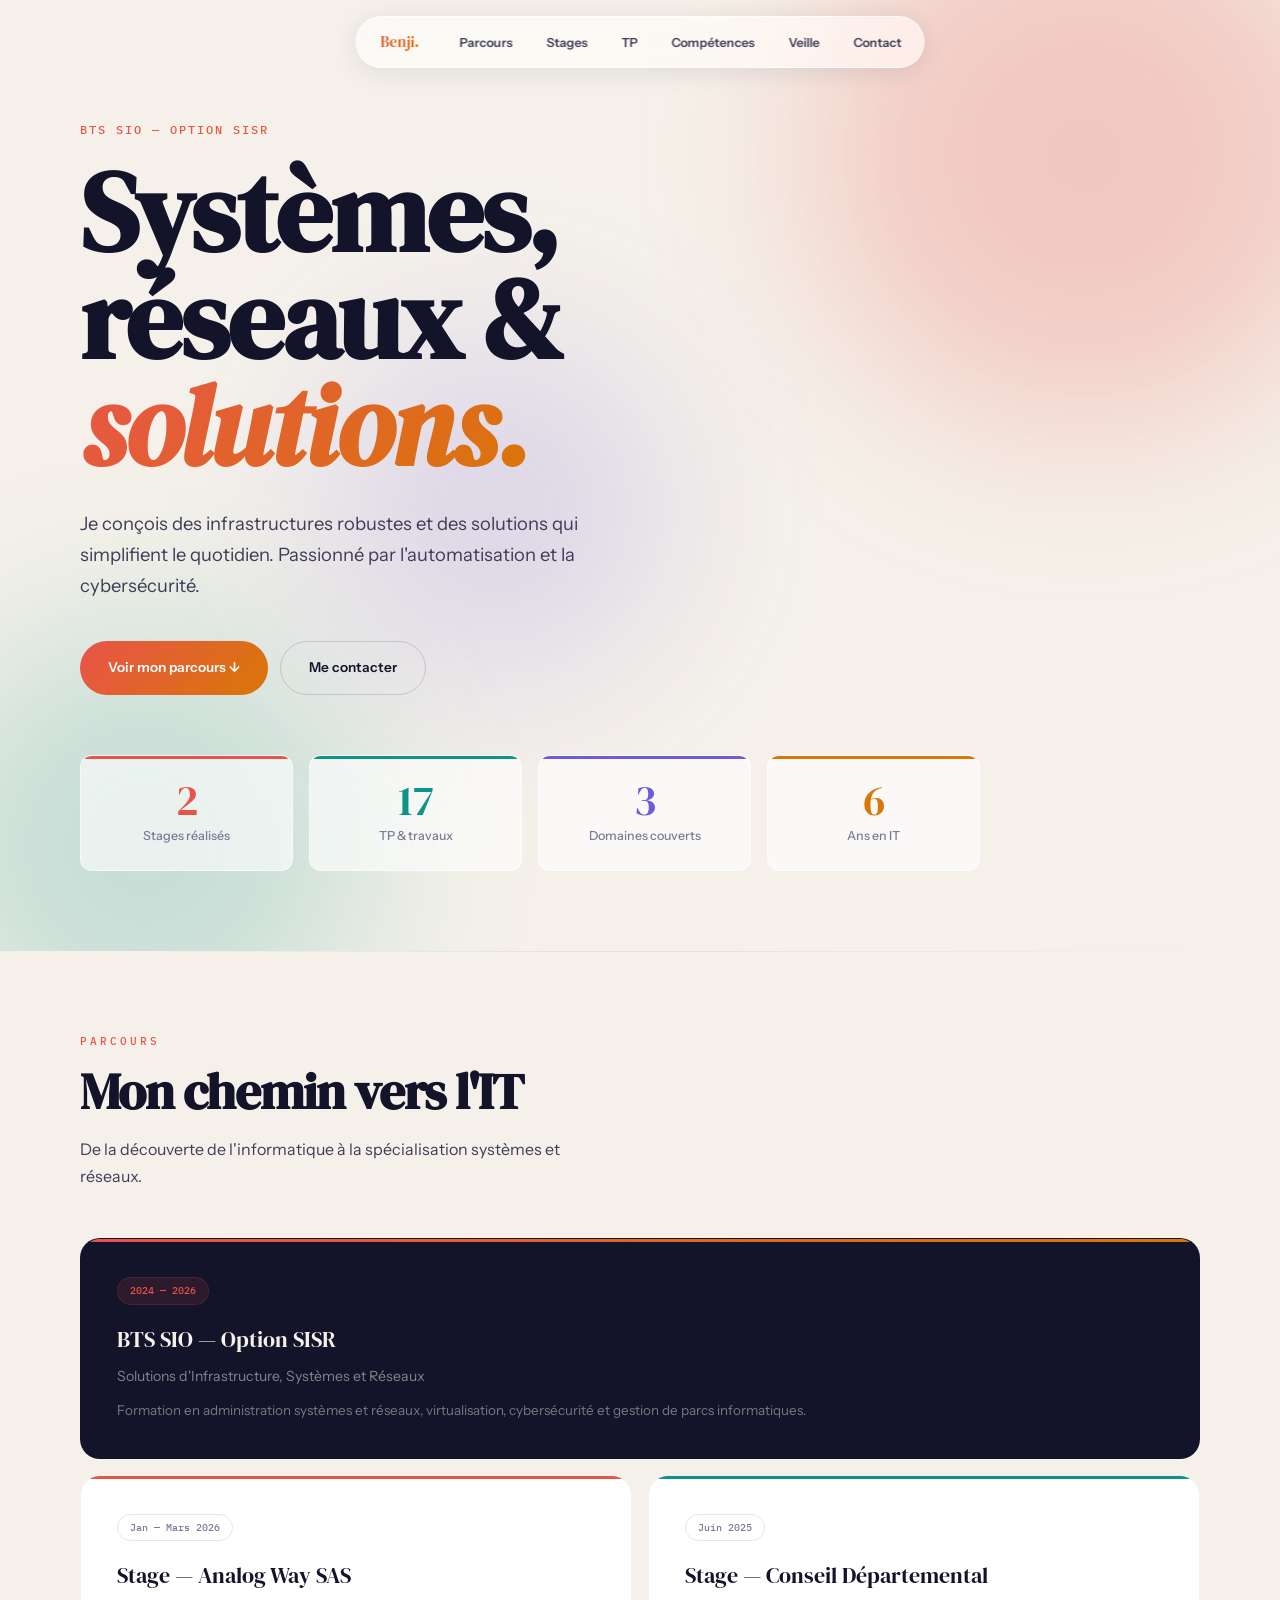
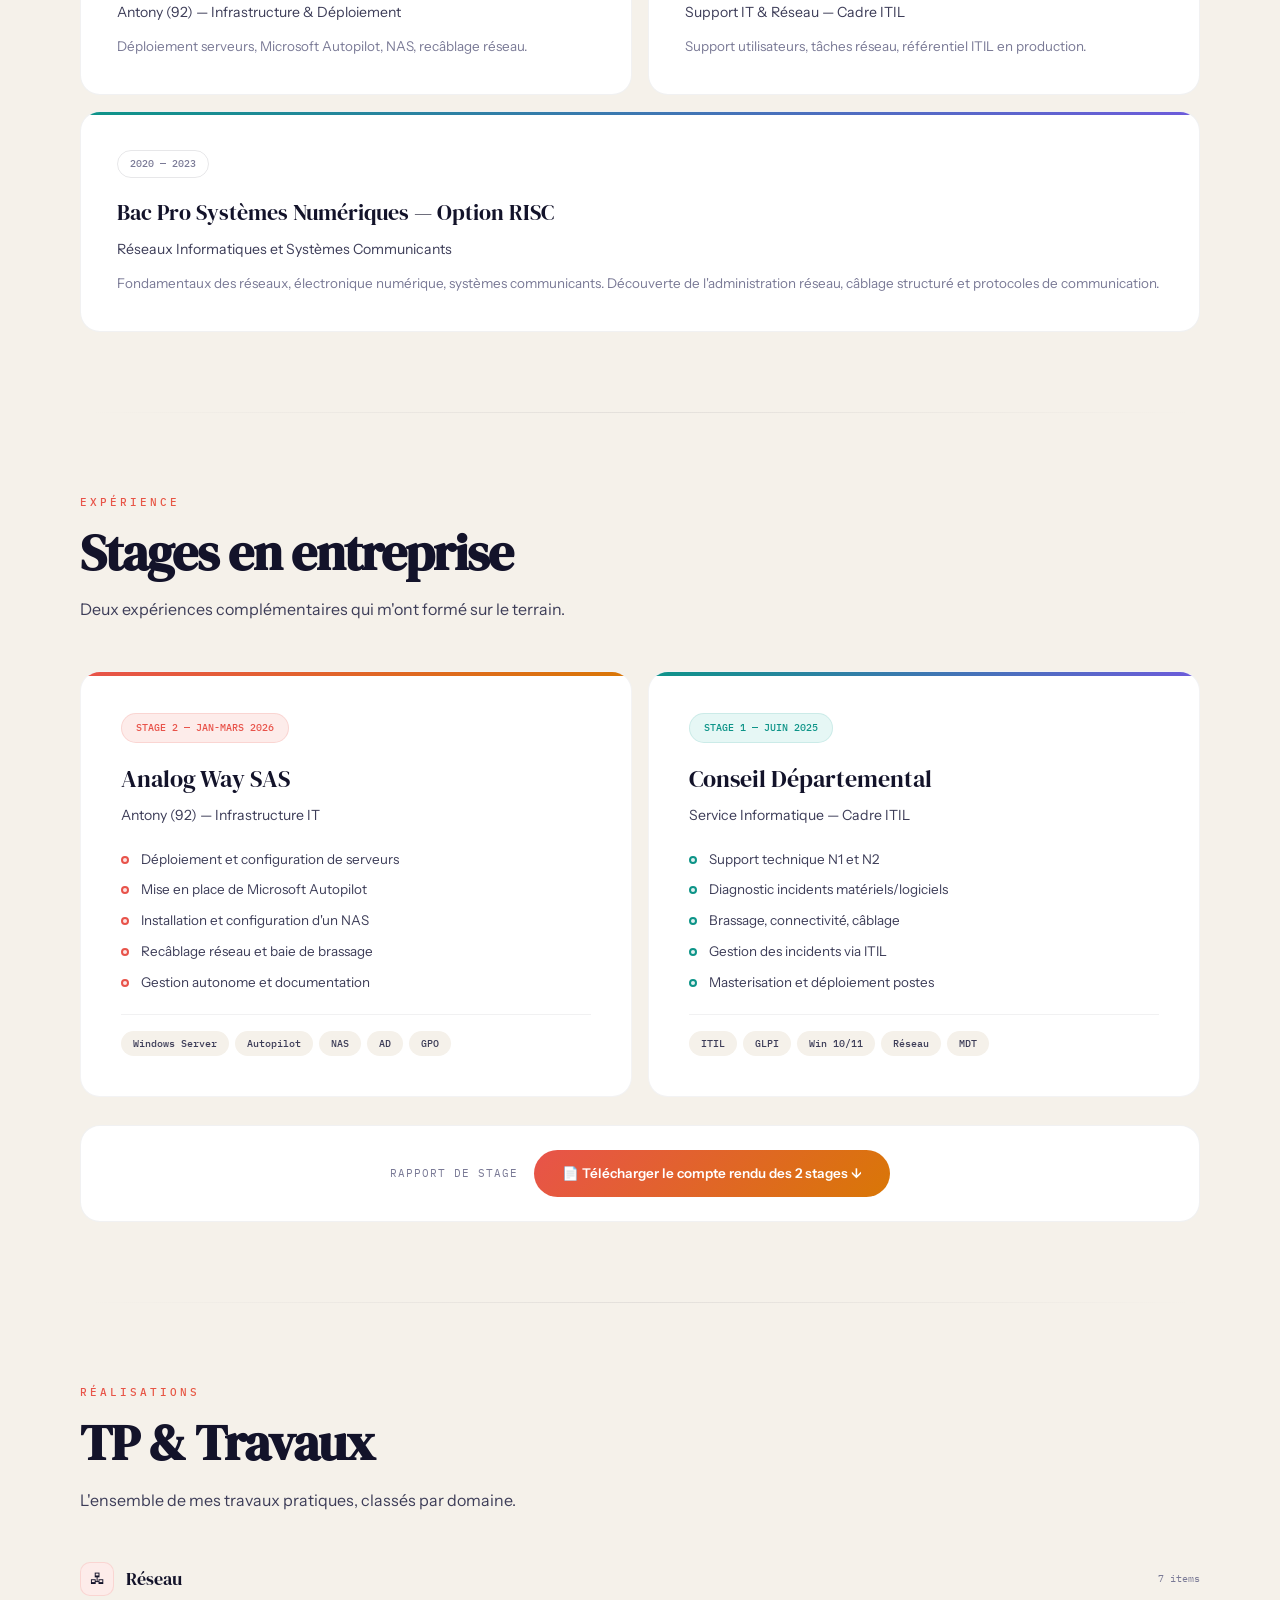
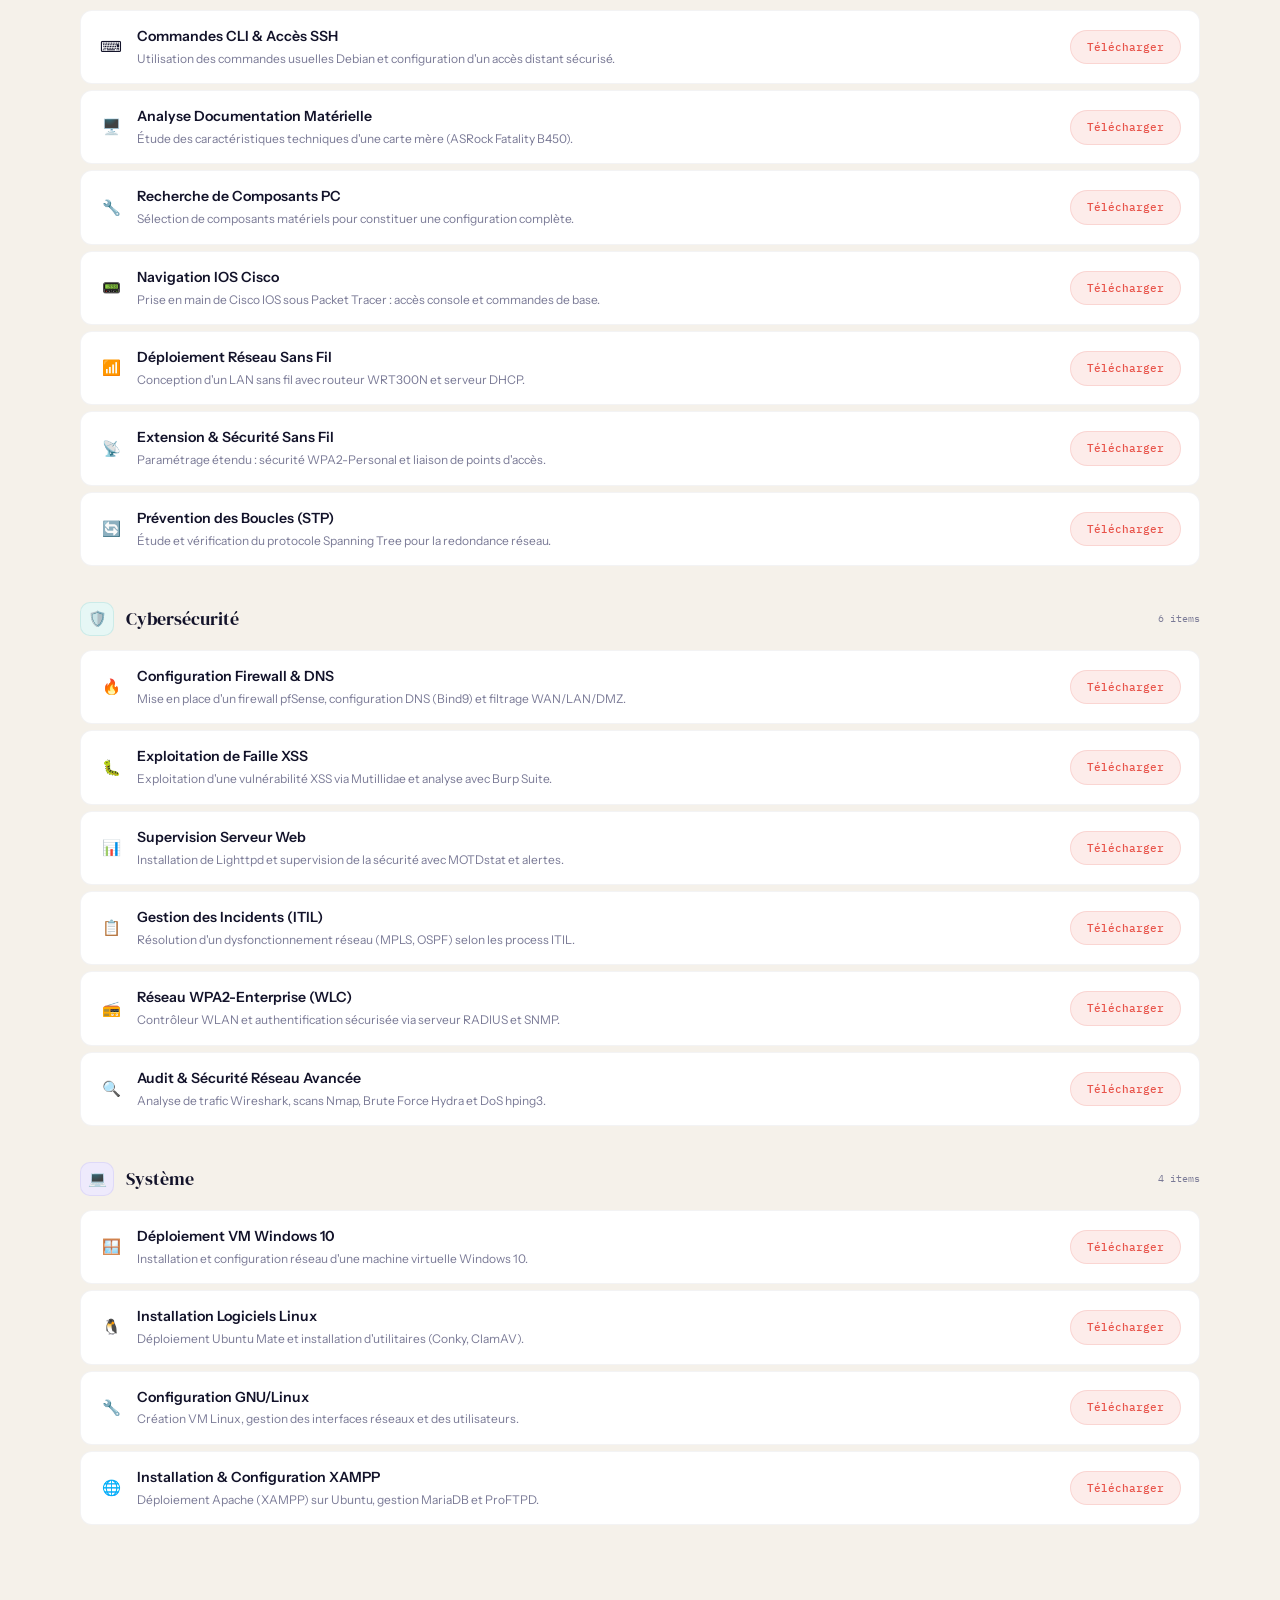
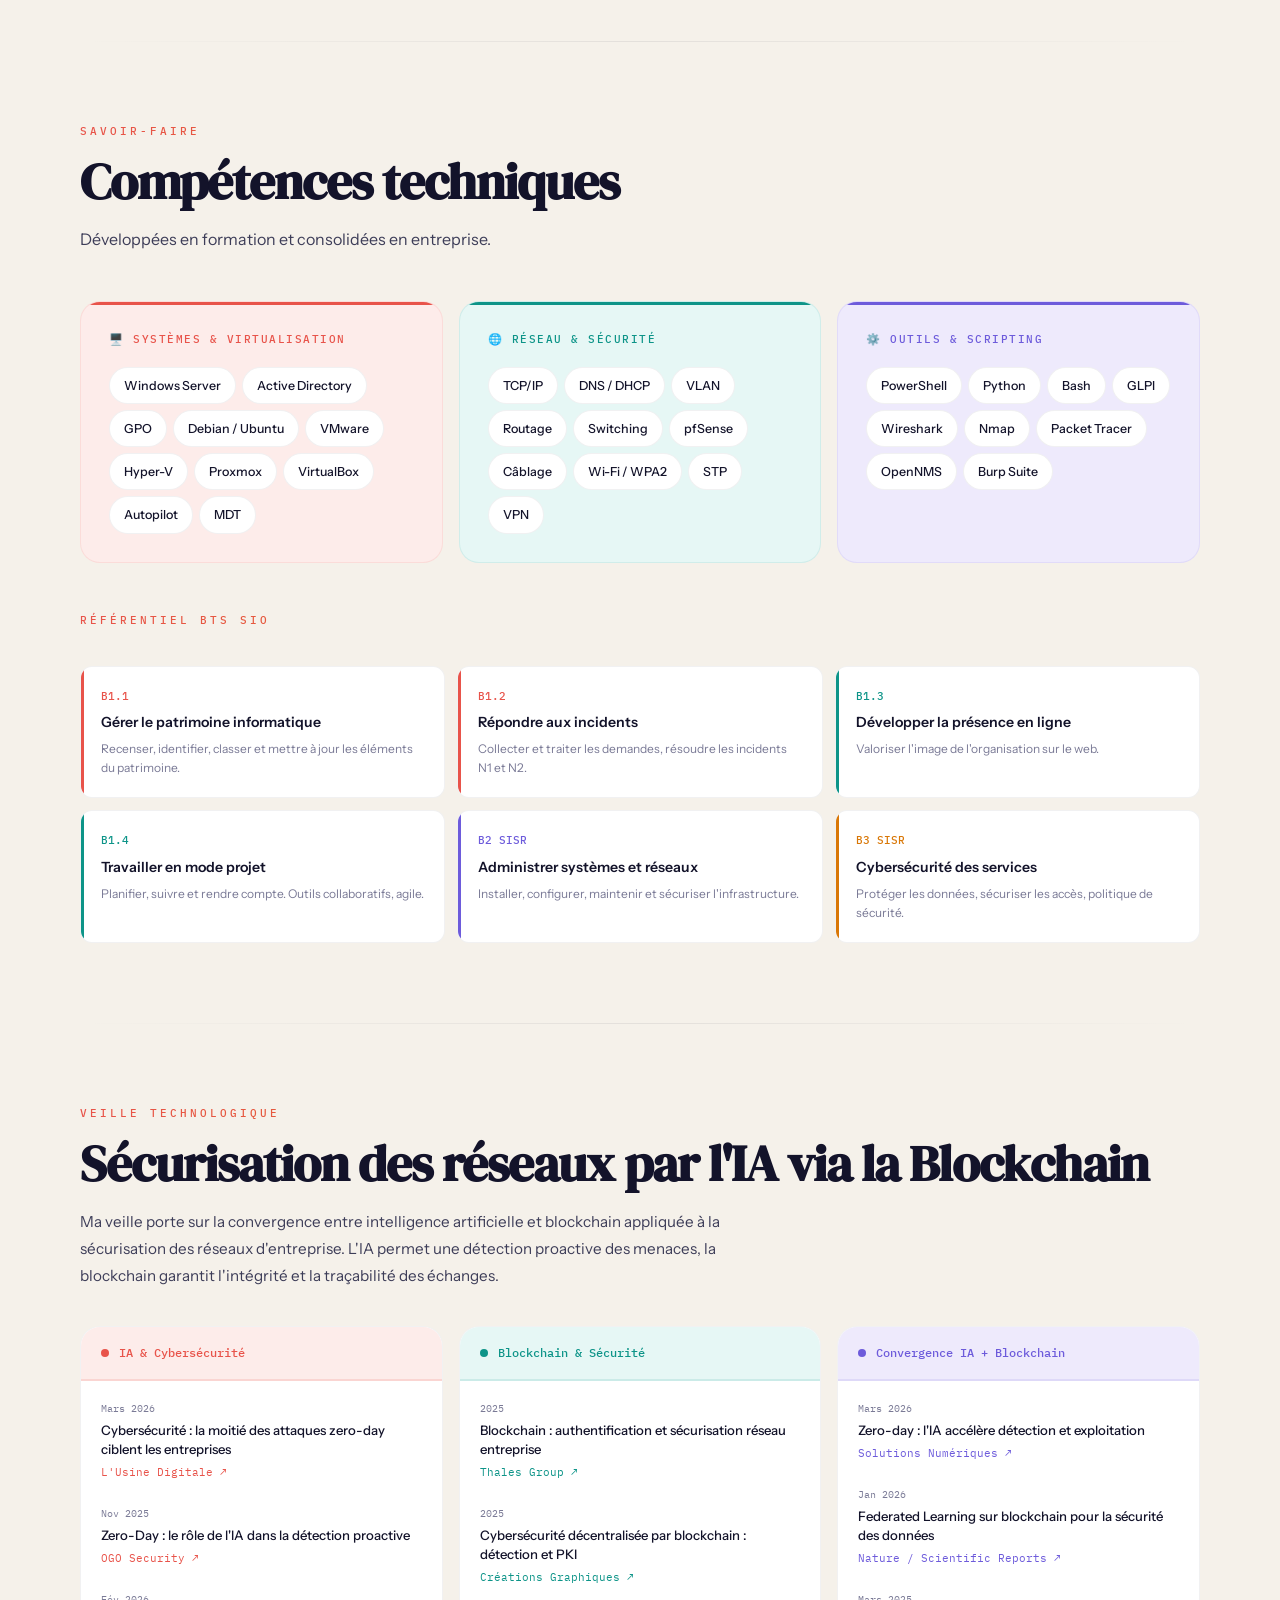
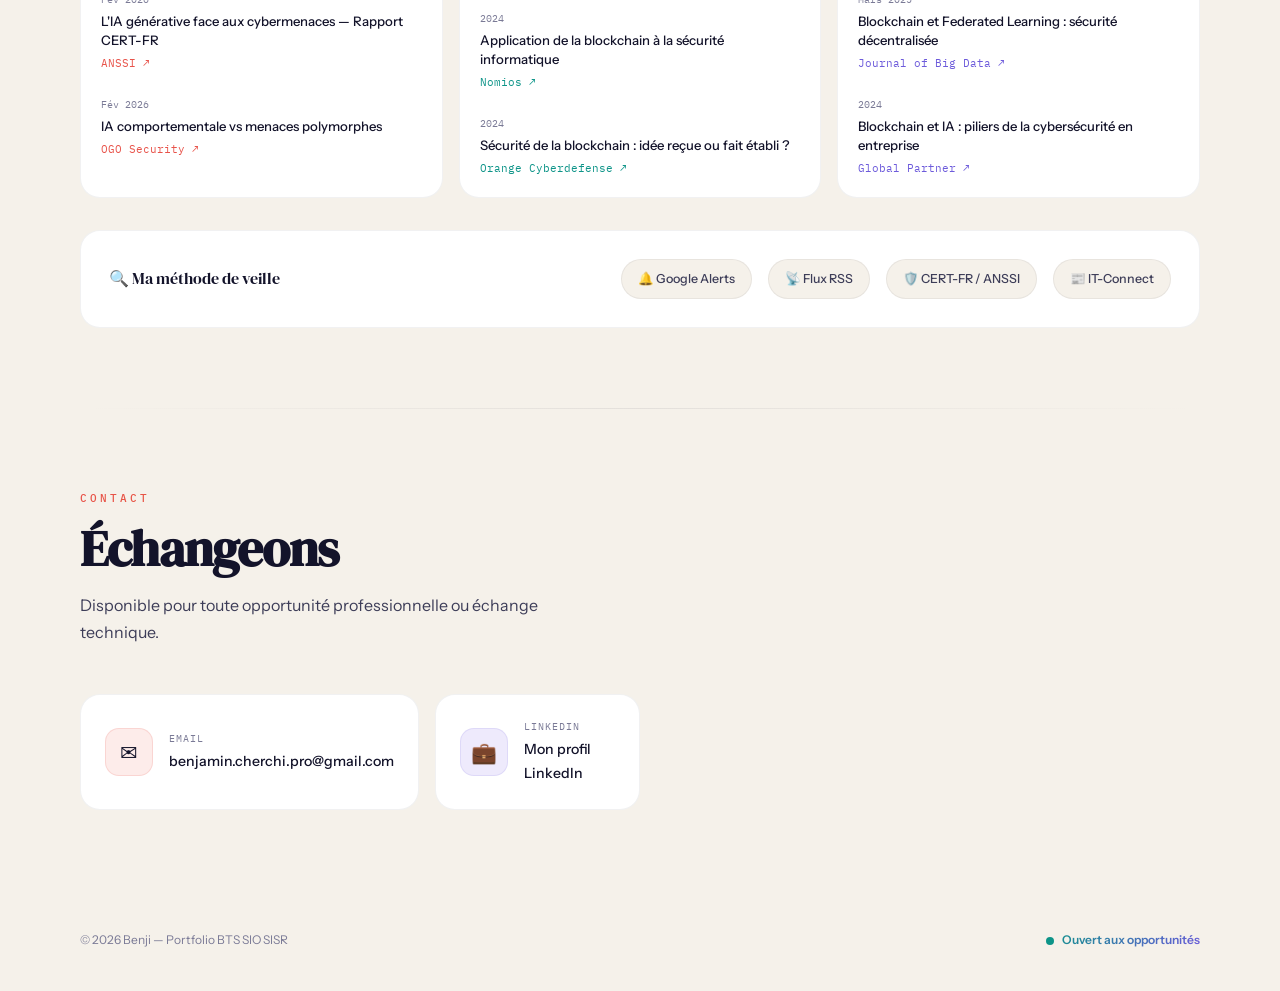
==== commit 31007d16: "Update index.html" ====
--- a/index.html
+++ b/index.html
@@ -5,596 +5,375 @@
 <meta name="viewport" content="width=device-width, initial-scale=1.0">
 <title>Benji — Portfolio BTS SIO SISR</title>
 <link rel="preconnect" href="https://fonts.googleapis.com">
-<link href="https://fonts.googleapis.com/css2?family=JetBrains+Mono:wght@300;400;500;700&family=Outfit:wght@200;300;400;500;600;700;800&display=swap" rel="stylesheet">
+<link href="https://fonts.googleapis.com/css2?family=DM+Serif+Display:ital@0;1&family=Instrument+Sans:wght@400;500;600;700&family=IBM+Plex+Mono:wght@400;500&display=swap" rel="stylesheet">
 <style>
 *,*::before,*::after{margin:0;padding:0;box-sizing:border-box}
 :root{
-  --bg:#0c0e1a;--bg-elevated:#121425;--bg-card:#161830;--bg-card-hover:#1b1e3a;
-  --accent:#00e5a0;--accent-dim:#00e5a015;--accent-mid:#00e5a050;
-  --accent2:#00b4d8;--accent2-dim:#00b4d815;
-  --accent3:#7b61ff;--accent3-dim:#7b61ff15;
-  --accent4:#ff6b9d;--accent4-dim:#ff6b9d15;
-  --text:#e8e8f0;--text-dim:#9898b8;--text-muted:#5a5a7a;
-  --border:#232545;--border-light:#2e3058;
-  --radius:14px;--radius-sm:8px;
-  --font-mono:'JetBrains Mono',monospace;--font-body:'Outfit',sans-serif;
-  --gradient-main:linear-gradient(135deg,var(--accent),var(--accent2),var(--accent3));
+--bg:#f5f1ea;--bg2:#ece7dd;--bg-white:#ffffff;
+--bg-glass:rgba(255,255,255,.6);--bg-glass-hover:rgba(255,255,255,.85);
+--ink:#13132a;--ink-dim:#3d3d58;--ink-muted:#7a7a96;
+--coral:#e8534a;--coral-soft:#fdecea;--coral-mid:rgba(232,83,74,.15);--coral-glow:rgba(232,83,74,.35);
+--teal:#0d9488;--teal-soft:#e6f7f5;--teal-mid:rgba(13,148,136,.12);--teal-glow:rgba(13,148,136,.35);
+--violet:#6d5bdb;--violet-soft:#eeeafc;--violet-mid:rgba(109,91,219,.12);--violet-glow:rgba(109,91,219,.35);
+--amber:#d97706;--amber-soft:#fef3e2;--amber-mid:rgba(217,119,6,.12);
+--grad-warm:linear-gradient(135deg,#e8534a,#d97706);
+--grad-cool:linear-gradient(135deg,#0d9488,#6d5bdb);
+--grad-mix:linear-gradient(135deg,#e8534a,#6d5bdb,#0d9488);
+--radius:20px;--radius-sm:12px;
+--serif:'DM Serif Display',Georgia,serif;--sans:'Instrument Sans',system-ui,sans-serif;--mono:'IBM Plex Mono',monospace;
+--shadow:0 1px 3px rgba(19,19,42,.04),0 8px 30px rgba(19,19,42,.07);
+--shadow-lg:0 4px 12px rgba(19,19,42,.06),0 24px 60px rgba(19,19,42,.12);
+--shadow-color:0 8px 30px rgba(232,83,74,.15);
 }
-html{scroll-behavior:smooth;scrollbar-width:thin;scrollbar-color:var(--accent-mid) var(--bg)}
-body{font-family:var(--font-body);background:var(--bg);color:var(--text);line-height:1.7;overflow-x:hidden;-webkit-font-smoothing:antialiased}
-::-webkit-scrollbar{width:6px}::-webkit-scrollbar-track{background:var(--bg)}::-webkit-scrollbar-thumb{background:var(--accent-mid);border-radius:3px}
-
-body::before{content:'';position:fixed;inset:0;background-image:url("data:image/svg+xml,%3Csvg viewBox='0 0 256 256' xmlns='http://www.w3.org/2000/svg'%3E%3Cfilter id='n'%3E%3CfeTurbulence type='fractalNoise' baseFrequency='0.9' numOctaves='4' stitchTiles='stitch'/%3E%3C/filter%3E%3Crect width='100%25' height='100%25' filter='url(%23n)' opacity='0.025'/%3E%3C/svg%3E");pointer-events:none;z-index:9999}
-.grid-bg{position:fixed;inset:0;background-image:linear-gradient(var(--border) 1px,transparent 1px),linear-gradient(90deg,var(--border) 1px,transparent 1px);background-size:60px 60px;opacity:.12;pointer-events:none;z-index:0}
-.ambient{position:fixed;inset:0;pointer-events:none;z-index:0;background:radial-gradient(ellipse 80% 50% at 20% 0%,rgba(0,229,160,.07),transparent),radial-gradient(ellipse 60% 50% at 80% 100%,rgba(123,97,255,.07),transparent),radial-gradient(ellipse 50% 40% at 50% 50%,rgba(0,180,216,.04),transparent)}
+html{scroll-behavior:smooth}
+body{font-family:var(--sans);background:var(--bg);color:var(--ink);line-height:1.7;overflow-x:hidden;-webkit-font-smoothing:antialiased}
 
 /* NAV */
-nav{position:fixed;top:0;left:0;right:0;z-index:1000;padding:0 40px;height:64px;display:flex;align-items:center;justify-content:space-between;background:rgba(12,14,26,.75);backdrop-filter:blur(24px) saturate(1.6);border-bottom:1px solid var(--border);transition:all .4s ease}
-nav.scrolled{height:56px;background:rgba(12,14,26,.95)}
-.nav-logo{font-family:var(--font-mono);font-weight:700;font-size:1rem}
-.nav-logo .g{background:var(--gradient-main);-webkit-background-clip:text;-webkit-text-fill-color:transparent;background-clip:text}
-.nav-logo span{color:var(--text-muted);font-weight:300}
-.nav-links{display:flex;gap:6px;list-style:none}
-.nav-links a{font-family:var(--font-mono);font-size:.7rem;color:var(--text-dim);text-decoration:none;padding:6px 14px;border-radius:100px;transition:all .3s ease;letter-spacing:.5px;text-transform:uppercase}
-.nav-links a:hover{color:var(--accent);background:var(--accent-dim)}
-.nav-toggle{display:none;flex-direction:column;gap:5px;cursor:pointer;padding:8px;z-index:1001}
-.nav-toggle span{width:24px;height:2px;background:var(--text);transition:all .3s ease;border-radius:2px}
+nav{position:fixed;top:16px;left:50%;transform:translateX(-50%);z-index:1000;display:flex;align-items:center;gap:6px;padding:6px;background:var(--bg-glass);backdrop-filter:blur(20px) saturate(1.8);border:1px solid rgba(255,255,255,.7);border-radius:100px;box-shadow:0 4px 24px rgba(19,19,42,.1);transition:all .4s ease}
+.nav-logo{font-family:var(--serif);font-size:.95rem;padding:6px 18px;background:var(--grad-warm);-webkit-background-clip:text;-webkit-text-fill-color:transparent;background-clip:text;font-weight:400}
+.nav-links{display:flex;gap:2px;list-style:none}
+.nav-links a{font-size:.78rem;font-weight:600;color:var(--ink-dim);text-decoration:none;padding:8px 16px;border-radius:100px;transition:all .25s ease}
+.nav-links a:hover{color:var(--coral);background:var(--coral-soft)}
+.nav-toggle{display:none;padding:8px;cursor:pointer;border:none;background:none}
+.nav-toggle span{display:block;width:20px;height:2px;background:var(--ink);margin:4px 0;border-radius:2px;transition:all .3s ease}
 
 /* HERO */
-.hero{min-height:100vh;display:flex;align-items:center;padding:120px 60px 80px;position:relative;overflow:hidden}
-.hero-glow{position:absolute;width:500px;height:500px;border-radius:50%;filter:blur(130px);opacity:.15;pointer-events:none}
-.hero-glow-1{top:-150px;right:-50px;background:var(--accent)}
-.hero-glow-2{bottom:-200px;left:-150px;background:var(--accent3)}
-.hero-glow-3{top:30%;left:40%;background:var(--accent2);width:300px;height:300px;opacity:.08}
-.hero-content{max-width:900px;position:relative;z-index:2}
-.hero-tag{font-family:var(--font-mono);font-size:.75rem;letter-spacing:3px;text-transform:uppercase;margin-bottom:24px;display:flex;align-items:center;gap:12px;opacity:0;animation:fadeUp .8s ease .3s forwards;background:var(--gradient-main);-webkit-background-clip:text;-webkit-text-fill-color:transparent;background-clip:text}
-.hero-tag::before{content:'';width:40px;height:2px;background:var(--gradient-main);flex-shrink:0}
-.hero-title{font-size:clamp(3rem,8vw,6.5rem);font-weight:800;line-height:1;letter-spacing:-3px;margin-bottom:24px;opacity:0;animation:fadeUp .8s ease .5s forwards}
-.hero-title .highlight{background:var(--gradient-main);-webkit-background-clip:text;-webkit-text-fill-color:transparent;background-clip:text}
-.hero-sub{font-size:1.15rem;color:var(--text-dim);max-width:560px;font-weight:300;margin-bottom:40px;opacity:0;animation:fadeUp .8s ease .7s forwards}
-
-.terminal{background:var(--bg-elevated);border:1px solid var(--border);border-radius:var(--radius);max-width:520px;font-family:var(--font-mono);font-size:.8rem;overflow:hidden;opacity:0;animation:fadeUp .8s ease .9s forwards}
-.terminal-bar{display:flex;align-items:center;gap:8px;padding:12px 16px;background:var(--bg-card);border-bottom:1px solid var(--border)}
-.terminal-dot{width:10px;height:10px;border-radius:50%}
-.terminal-dot:nth-child(1){background:#ff5f57}.terminal-dot:nth-child(2){background:#febc2e}.terminal-dot:nth-child(3){background:#28c840}
-.terminal-bar span{margin-left:12px;color:var(--text-muted);font-size:.68rem}
-.terminal-body{padding:20px;line-height:2}
-.terminal-line{display:flex;gap:8px}
-.terminal-prompt{color:var(--accent)}.terminal-cmd{color:var(--text)}.terminal-output{color:var(--text-dim);padding-left:20px}
-.terminal-cursor{display:inline-block;width:8px;height:16px;background:var(--accent);animation:blink 1s step-end infinite;vertical-align:middle;margin-left:4px}
-
-.hero-cta{display:flex;gap:16px;margin-top:40px;opacity:0;animation:fadeUp .8s ease 1.1s forwards}
-.btn{font-family:var(--font-mono);font-size:.76rem;padding:14px 28px;border-radius:100px;text-decoration:none;transition:all .3s ease;letter-spacing:.5px;display:inline-flex;align-items:center;gap:10px;cursor:pointer;border:none}
-.btn-primary{background:var(--gradient-main);color:var(--bg);font-weight:600}
-.btn-primary:hover{box-shadow:0 0 35px var(--accent-mid);transform:translateY(-2px)}
-.btn-ghost{background:transparent;color:var(--text-dim);border:1px solid var(--border)}
-.btn-ghost:hover{color:var(--text);border-color:var(--text-muted)}
+.hero{min-height:100vh;display:flex;flex-direction:column;justify-content:center;padding:120px 80px 80px;position:relative;overflow:hidden}
+.hero-blob{position:absolute;border-radius:50%;filter:blur(90px);pointer-events:none;animation:float 20s ease-in-out infinite}
+.hero-blob-1{width:550px;height:550px;background:var(--coral);opacity:.25;top:-120px;right:-80px;animation-delay:0s}
+.hero-blob-2{width:450px;height:450px;background:var(--teal);opacity:.2;bottom:-120px;left:-80px;animation-delay:-7s}
+.hero-blob-3{width:350px;height:350px;background:var(--violet);opacity:.18;top:35%;left:25%;animation-delay:-14s}
+@keyframes float{0%,100%{transform:translate(0,0) scale(1)}33%{transform:translate(30px,-20px) scale(1.05)}66%{transform:translate(-20px,15px) scale(.95)}}
+
+.hero-content{position:relative;z-index:2;max-width:900px}
+.hero-eyebrow{font-family:var(--mono);font-size:.75rem;font-weight:500;letter-spacing:2px;text-transform:uppercase;margin-bottom:20px;opacity:0;animation:fadeIn .8s ease .2s forwards;background:var(--grad-warm);-webkit-background-clip:text;-webkit-text-fill-color:transparent;background-clip:text}
+.hero-title{font-family:var(--serif);font-size:clamp(3.5rem,9vw,7rem);line-height:.95;letter-spacing:-2px;margin-bottom:28px;opacity:0;animation:fadeIn .8s ease .4s forwards}
+.hero-title em{font-style:italic;background:var(--grad-warm);-webkit-background-clip:text;-webkit-text-fill-color:transparent;background-clip:text}
+.hero-desc{font-size:1.15rem;color:var(--ink-dim);max-width:520px;font-weight:400;margin-bottom:40px;opacity:0;animation:fadeIn .8s ease .6s forwards}
+.hero-actions{display:flex;gap:12px;opacity:0;animation:fadeIn .8s ease .8s forwards}
+.btn-warm{display:inline-flex;align-items:center;gap:8px;font-family:var(--sans);font-weight:600;font-size:.85rem;padding:14px 28px;border-radius:100px;border:none;cursor:pointer;transition:all .3s ease;text-decoration:none}
+.btn-fill{background:var(--grad-warm);color:white}
+.btn-fill:hover{box-shadow:0 8px 30px var(--coral-glow);transform:translateY(-2px)}
+.btn-outline{background:transparent;color:var(--ink);border:1.5px solid rgba(19,19,42,.15)}
+.btn-outline:hover{border-color:var(--coral);color:var(--coral);background:var(--coral-soft)}
+
+/* BENTO STATS */
+.bento-stats{display:grid;grid-template-columns:repeat(4,1fr);gap:16px;margin-top:60px;opacity:0;animation:fadeIn .8s ease 1s forwards}
+.bento-stat{background:var(--bg-glass);backdrop-filter:blur(16px);border:1px solid rgba(255,255,255,.5);border-radius:var(--radius-sm);padding:24px;text-align:center;transition:all .3s ease;position:relative;overflow:hidden}
+.bento-stat::before{content:'';position:absolute;top:0;left:0;right:0;height:3px;border-radius:3px 3px 0 0}
+.bento-stat:nth-child(1)::before{background:var(--coral)}
+.bento-stat:nth-child(2)::before{background:var(--teal)}
+.bento-stat:nth-child(3)::before{background:var(--violet)}
+.bento-stat:nth-child(4)::before{background:var(--amber)}
+.bento-stat:hover{transform:translateY(-4px);box-shadow:var(--shadow-lg)}
+.bento-stat-num{font-family:var(--serif);font-size:2.6rem;line-height:1;margin-bottom:4px}
+.bento-stat-label{font-size:.78rem;color:var(--ink-muted);font-weight:500}
+.bento-stat:nth-child(1) .bento-stat-num{color:var(--coral)}
+.bento-stat:nth-child(2) .bento-stat-num{color:var(--teal)}
+.bento-stat:nth-child(3) .bento-stat-num{color:var(--violet)}
+.bento-stat:nth-child(4) .bento-stat-num{color:var(--amber)}
 
 /* SECTIONS */
-section{padding:100px 60px;position:relative;z-index:2}
-.section-header{margin-bottom:60px}
-.section-label{font-family:var(--font-mono);font-size:.7rem;letter-spacing:4px;text-transform:uppercase;margin-bottom:12px;display:flex;align-items:center;gap:12px;background:var(--gradient-main);-webkit-background-clip:text;-webkit-text-fill-color:transparent;background-clip:text}
-.section-label::before{content:'//';color:var(--text-muted);-webkit-text-fill-color:var(--text-muted)}
-.section-title{font-size:clamp(2rem,4vw,3rem);font-weight:700;letter-spacing:-1.5px;line-height:1.1}
-.section-desc{color:var(--text-dim);font-size:1rem;margin-top:12px;max-width:600px;font-weight:300}
-.section-divider{height:1px;border:none;margin:0;background:linear-gradient(90deg,transparent,var(--border-light),transparent)}
-
-/* TIMELINE */
-.timeline{position:relative;max-width:800px}
-.timeline::before{content:'';position:absolute;left:24px;top:0;bottom:0;width:2px;background:var(--gradient-main);opacity:.25;border-radius:1px}
-.timeline-item{position:relative;padding-left:70px;padding-bottom:50px}
-.timeline-item:last-child{padding-bottom:0}
-.timeline-dot{position:absolute;left:16px;top:6px;width:18px;height:18px;border-radius:50%;border:2px solid var(--accent);background:var(--bg);z-index:2}
-.timeline-dot::after{content:'';position:absolute;inset:3px;border-radius:50%;background:var(--accent);opacity:.6}
-.timeline-date{font-family:var(--font-mono);font-size:.72rem;color:var(--accent);margin-bottom:8px;letter-spacing:1px}
-.timeline-title{font-size:1.2rem;font-weight:600;margin-bottom:4px}
-.timeline-place{font-size:.9rem;color:var(--text-dim);margin-bottom:8px}
-.timeline-desc{font-size:.88rem;color:var(--text-muted);line-height:1.8}
+section{padding:80px 80px;position:relative}
+.section-tag{font-family:var(--mono);font-size:.7rem;font-weight:500;letter-spacing:3px;text-transform:uppercase;margin-bottom:12px;background:var(--grad-warm);-webkit-background-clip:text;-webkit-text-fill-color:transparent;background-clip:text}
+.section-heading{font-family:var(--serif);font-size:clamp(2rem,4vw,3.2rem);letter-spacing:-1px;line-height:1.1;margin-bottom:16px}
+.section-sub{font-size:1rem;color:var(--ink-dim);max-width:500px;margin-bottom:48px}
+.divider{height:1px;background:linear-gradient(90deg,transparent,rgba(19,19,42,.08),transparent);margin:0 80px}
+
+/* PARCOURS */
+.parcours-bento{display:grid;grid-template-columns:1fr 1fr;gap:16px}
+.parcours-card{background:var(--bg-white);border:1px solid rgba(19,19,42,.06);border-radius:var(--radius);padding:36px;transition:all .4s ease;position:relative;overflow:hidden}
+.parcours-card::before{content:'';position:absolute;top:0;left:0;right:0;height:3px}
+.parcours-card:nth-child(1)::before{background:var(--grad-mix)}
+.parcours-card:nth-child(2)::before{background:var(--coral)}
+.parcours-card:nth-child(3)::before{background:var(--teal)}
+.parcours-card:nth-child(4)::before{background:var(--grad-cool)}
+.parcours-card:hover{box-shadow:var(--shadow-lg);transform:translateY(-3px)}
+.parcours-card.featured{grid-column:span 2;background:var(--ink);color:var(--bg)}
+.parcours-card.featured::before{background:var(--grad-warm)}
+.parcours-card.featured .parcours-place{color:rgba(245,241,234,.5)}
+.parcours-card.featured .parcours-desc{color:rgba(245,241,234,.45)}
+.parcours-card.featured .parcours-tag{color:var(--coral);border-color:var(--coral-mid);background:rgba(232,83,74,.12)}
+.parcours-tag{font-family:var(--mono);font-size:.65rem;display:inline-block;padding:4px 12px;border-radius:100px;border:1px solid rgba(19,19,42,.1);color:var(--ink-muted);margin-bottom:16px;font-weight:500}
+.parcours-title{font-family:var(--serif);font-size:1.4rem;margin-bottom:6px}
+.parcours-place{font-size:.88rem;color:var(--ink-dim);margin-bottom:10px}
+.parcours-desc{font-size:.84rem;color:var(--ink-muted);line-height:1.7}
 
 /* STAGES */
-.stages-grid{display:grid;grid-template-columns:repeat(auto-fit,minmax(420px,1fr));gap:24px}
-.stage-card{background:var(--bg-card);border:1px solid var(--border);border-radius:var(--radius);overflow:hidden;transition:all .4s ease}
-.stage-card:hover{border-color:var(--accent-mid);transform:translateY(-4px);box-shadow:0 20px 60px rgba(0,229,160,.06)}
-.stage-card-accent{height:3px;background:linear-gradient(90deg,var(--accent),var(--accent2))}
-.stage-card:nth-child(2) .stage-card-accent{background:linear-gradient(90deg,var(--accent2),var(--accent3))}
-.stage-card-body{padding:36px}
-.stage-period{font-family:var(--font-mono);font-size:.7rem;color:var(--accent);letter-spacing:1px;margin-bottom:16px;display:flex;align-items:center;gap:10px}
-.badge{font-size:.63rem;padding:3px 10px;border-radius:100px;background:var(--accent-dim);color:var(--accent);border:1px solid var(--accent-mid)}
-.badge.b2{background:var(--accent3-dim);color:var(--accent3);border-color:rgba(123,97,255,.3)}
-.stage-name{font-size:1.35rem;font-weight:700;margin-bottom:4px;letter-spacing:-.5px}
-.stage-company{font-size:.92rem;color:var(--text-dim);margin-bottom:20px}
-.stage-missions h4{font-family:var(--font-mono);font-size:.7rem;color:var(--text-muted);letter-spacing:2px;text-transform:uppercase;margin-bottom:12px}
-.stage-missions ul{list-style:none;display:flex;flex-direction:column;gap:8px}
-.stage-missions li{font-size:.86rem;color:var(--text-dim);padding-left:20px;position:relative}
-.stage-missions li::before{content:'▸';position:absolute;left:0;color:var(--accent);font-size:.8rem}
-.stage-tech{display:flex;flex-wrap:wrap;gap:6px;margin-top:20px;padding-top:20px;border-top:1px solid var(--border)}
-.tag{font-family:var(--font-mono);font-size:.63rem;padding:4px 12px;border-radius:100px;background:var(--bg-elevated);color:var(--text-dim);border:1px solid var(--border);letter-spacing:.3px}
+.stages-row{display:grid;grid-template-columns:1fr 1fr;gap:16px}
+.stage-card{background:var(--bg-white);border-radius:var(--radius);padding:40px;border:1px solid rgba(19,19,42,.05);transition:all .4s ease;position:relative;overflow:hidden}
+.stage-card::before{content:'';position:absolute;top:0;left:0;right:0;height:4px}
+.stage-card:nth-child(1)::before{background:var(--grad-warm)}
+.stage-card:nth-child(2)::before{background:var(--grad-cool)}
+.stage-card:hover{box-shadow:var(--shadow-lg);transform:translateY(-3px)}
+.stage-badge{font-family:var(--mono);font-size:.65rem;display:inline-block;padding:5px 14px;border-radius:100px;font-weight:500;margin-bottom:16px}
+.stage-card:nth-child(1) .stage-badge{background:var(--coral-soft);color:var(--coral);border:1px solid var(--coral-mid)}
+.stage-card:nth-child(2) .stage-badge{background:var(--teal-soft);color:var(--teal);border:1px solid var(--teal-mid)}
+.stage-title{font-family:var(--serif);font-size:1.5rem;margin-bottom:4px}
+.stage-sub{font-size:.88rem;color:var(--ink-dim);margin-bottom:20px}
+.stage-list{list-style:none;display:flex;flex-direction:column;gap:8px;margin-bottom:20px}
+.stage-list li{font-size:.84rem;color:var(--ink-dim);padding-left:20px;position:relative}
+.stage-list li::before{content:'';position:absolute;left:0;top:8px;width:8px;height:8px;border-radius:50%}
+.stage-card:nth-child(1) .stage-list li::before{background:var(--coral-mid);border:2px solid var(--coral)}
+.stage-card:nth-child(2) .stage-list li::before{background:var(--teal-mid);border:2px solid var(--teal)}
+.stage-tags{display:flex;flex-wrap:wrap;gap:6px;padding-top:16px;border-top:1px solid rgba(19,19,42,.06)}
+.stag{font-family:var(--mono);font-size:.65rem;padding:4px 12px;border-radius:100px;background:var(--bg);color:var(--ink-dim);font-weight:500}
+.report-cta{margin-top:28px;display:flex;align-items:center;justify-content:center;gap:16px;padding:24px;background:var(--bg-white);border:1px solid rgba(19,19,42,.06);border-radius:var(--radius)}
+.report-cta-label{font-family:var(--mono);font-size:.7rem;color:var(--ink-muted);letter-spacing:1px;text-transform:uppercase}
+.report-btn{font-family:var(--sans);font-size:.84rem;font-weight:600;padding:12px 28px;border-radius:100px;background:var(--grad-warm);color:white;text-decoration:none;display:inline-flex;align-items:center;gap:8px;transition:all .3s ease;border:none;cursor:pointer}
+.report-btn:hover{box-shadow:0 8px 28px var(--coral-glow);transform:translateY(-2px)}
 
 /* TP */
-.tp-category{margin-bottom:40px}.tp-category:last-child{margin-bottom:0}
-.tp-category-header{display:flex;align-items:center;gap:14px;margin-bottom:16px;padding-bottom:12px;border-bottom:1px solid var(--border)}
-.tp-cat-icon{width:36px;height:36px;border-radius:8px;display:flex;align-items:center;justify-content:center;font-size:1.1rem;flex-shrink:0}
-.tp-cat-icon.reseau{background:var(--accent-dim);border:1px solid var(--accent-mid)}
-.tp-cat-icon.cyber{background:var(--accent4-dim);border:1px solid rgba(255,107,157,.3)}
-.tp-cat-icon.systeme{background:var(--accent3-dim);border:1px solid rgba(123,97,255,.3)}
-.tp-cat-name{font-size:1rem;font-weight:600;letter-spacing:-.3px}
-.tp-cat-count{font-family:var(--font-mono);font-size:.68rem;color:var(--text-muted);margin-left:auto}
-.tp-list{display:flex;flex-direction:column;gap:8px}
-.tp-item{display:flex;align-items:center;gap:16px;padding:16px 20px;background:var(--bg-card);border:1px solid var(--border);border-radius:var(--radius-sm);transition:all .3s ease}
-.tp-item:hover{border-color:var(--border-light);background:var(--bg-card-hover);transform:translateX(4px)}
-.tp-item-icon{font-size:1rem;flex-shrink:0;width:28px;text-align:center}
-.tp-item-info{flex:1;min-width:0}
-.tp-item-title{font-size:.9rem;font-weight:600;margin-bottom:2px}
-.tp-item-desc{font-size:.78rem;color:var(--text-muted);line-height:1.5;white-space:nowrap;overflow:hidden;text-overflow:ellipsis}
-.tp-download{font-family:var(--font-mono);font-size:.68rem;padding:8px 16px;border-radius:100px;background:var(--accent-dim);color:var(--accent);border:1px solid var(--accent-mid);text-decoration:none;white-space:nowrap;transition:all .3s ease;cursor:pointer;display:flex;align-items:center;gap:6px;flex-shrink:0}
-.tp-download:hover{background:var(--accent);color:var(--bg);box-shadow:0 0 20px var(--accent-mid)}
+.tp-section-title{font-family:var(--serif);font-size:1.15rem;margin-bottom:14px;display:flex;align-items:center;gap:12px}
+.tp-section-icon{width:34px;height:34px;border-radius:10px;display:flex;align-items:center;justify-content:center;font-size:.95rem;flex-shrink:0}
+.tp-section-icon.r{background:var(--coral-soft);border:1px solid var(--coral-mid)}
+.tp-section-icon.c{background:var(--teal-soft);border:1px solid var(--teal-mid)}
+.tp-section-icon.s{background:var(--violet-soft);border:1px solid var(--violet-mid)}
+.tp-section-count{font-family:var(--mono);font-size:.65rem;color:var(--ink-muted);margin-left:auto}
+.tp-grid{display:flex;flex-direction:column;gap:6px;margin-bottom:36px}
+.tp-row{display:flex;align-items:center;gap:14px;padding:14px 18px;background:var(--bg-white);border:1px solid rgba(19,19,42,.05);border-radius:var(--radius-sm);transition:all .3s ease}
+.tp-row:hover{box-shadow:var(--shadow);transform:translateX(6px);border-color:rgba(19,19,42,.1)}
+.tp-row-icon{font-size:.95rem;width:24px;text-align:center;flex-shrink:0}
+.tp-row-info{flex:1;min-width:0}
+.tp-row-name{font-size:.88rem;font-weight:600}
+.tp-row-desc{font-size:.75rem;color:var(--ink-muted);white-space:nowrap;overflow:hidden;text-overflow:ellipsis}
+.tp-dl{font-family:var(--mono);font-size:.68rem;font-weight:500;padding:7px 16px;border-radius:100px;text-decoration:none;transition:all .3s ease;flex-shrink:0;color:var(--coral);background:var(--coral-soft);border:1px solid var(--coral-mid)}
+.tp-dl:hover{background:var(--coral);color:white;border-color:var(--coral);box-shadow:0 4px 16px var(--coral-glow)}
 
 /* COMPÉTENCES */
-.competences-layout{display:grid;grid-template-columns:repeat(auto-fit,minmax(320px,1fr));gap:24px}
-.comp-category{background:var(--bg-card);border:1px solid var(--border);border-radius:var(--radius);padding:32px}
-.comp-category-title{font-family:var(--font-mono);font-size:.72rem;letter-spacing:2px;text-transform:uppercase;margin-bottom:24px;display:flex;align-items:center;gap:10px}
-.comp-category:nth-child(1) .comp-category-title{color:var(--accent)}
-.comp-category:nth-child(2) .comp-category-title{color:var(--accent2)}
-.comp-category:nth-child(3) .comp-category-title{color:var(--accent3)}
-.comp-icon{font-style:normal;font-size:1.1rem}
-.comp-tags{display:flex;flex-wrap:wrap;gap:8px}
-.comp-tag{font-family:var(--font-mono);font-size:.74rem;font-weight:500;padding:8px 16px;border-radius:8px;transition:all .3s ease;cursor:default}
-.comp-category:nth-child(1) .comp-tag{background:var(--accent-dim);color:var(--accent);border:1px solid rgba(0,229,160,.15)}
-.comp-category:nth-child(1) .comp-tag:hover{border-color:var(--accent-mid);background:rgba(0,229,160,.1)}
-.comp-category:nth-child(2) .comp-tag{background:var(--accent2-dim);color:var(--accent2);border:1px solid rgba(0,180,216,.15)}
-.comp-category:nth-child(2) .comp-tag:hover{border-color:rgba(0,180,216,.4);background:rgba(0,180,216,.1)}
-.comp-category:nth-child(3) .comp-tag{background:var(--accent3-dim);color:var(--accent3);border:1px solid rgba(123,97,255,.15)}
-.comp-category:nth-child(3) .comp-tag:hover{border-color:rgba(123,97,255,.4);background:rgba(123,97,255,.1)}
-.ref-grid{display:grid;grid-template-columns:repeat(auto-fill,minmax(280px,1fr));gap:16px;margin-top:40px}
-.ref-card{background:var(--bg-card);border:1px solid var(--border);border-radius:var(--radius-sm);padding:22px;transition:all .3s ease}
-.ref-card:hover{border-color:var(--accent-mid)}
-.ref-code{font-family:var(--font-mono);font-size:.7rem;color:var(--accent);margin-bottom:6px}
-.ref-name{font-size:.9rem;font-weight:500;margin-bottom:6px}
-.ref-desc{font-size:.78rem;color:var(--text-muted);line-height:1.6}
+.comp-bento{display:grid;grid-template-columns:repeat(3,1fr);gap:16px}
+.comp-box{border-radius:var(--radius);padding:28px;position:relative;overflow:hidden}
+.comp-box::before{content:'';position:absolute;top:0;left:0;right:0;height:3px}
+.comp-box:nth-child(1){background:var(--coral-soft);border:1px solid rgba(232,83,74,.1)}
+.comp-box:nth-child(1)::before{background:var(--coral)}
+.comp-box:nth-child(2){background:var(--teal-soft);border:1px solid rgba(13,148,136,.1)}
+.comp-box:nth-child(2)::before{background:var(--teal)}
+.comp-box:nth-child(3){background:var(--violet-soft);border:1px solid rgba(109,91,219,.1)}
+.comp-box:nth-child(3)::before{background:var(--violet)}
+.comp-box-title{font-family:var(--mono);font-size:.7rem;font-weight:500;letter-spacing:1.5px;text-transform:uppercase;margin-bottom:18px;display:flex;align-items:center;gap:8px}
+.comp-box:nth-child(1) .comp-box-title{color:var(--coral)}
+.comp-box:nth-child(2) .comp-box-title{color:var(--teal)}
+.comp-box:nth-child(3) .comp-box-title{color:var(--violet)}
+.comp-pills{display:flex;flex-wrap:wrap;gap:6px}
+.comp-pill{font-size:.78rem;font-weight:500;padding:7px 14px;border-radius:100px;background:var(--bg-white);color:var(--ink);border:1px solid rgba(19,19,42,.06);transition:all .25s ease;cursor:default}
+.comp-box:nth-child(1) .comp-pill:hover{border-color:var(--coral);color:var(--coral);box-shadow:0 4px 12px var(--coral-mid)}
+.comp-box:nth-child(2) .comp-pill:hover{border-color:var(--teal);color:var(--teal);box-shadow:0 4px 12px var(--teal-mid)}
+.comp-box:nth-child(3) .comp-pill:hover{border-color:var(--violet);color:var(--violet);box-shadow:0 4px 12px var(--violet-mid)}
+.ref-row{display:grid;grid-template-columns:repeat(3,1fr);gap:12px;margin-top:36px}
+.ref-item{background:var(--bg-white);border:1px solid rgba(19,19,42,.06);border-radius:var(--radius-sm);padding:20px;transition:all .3s ease;position:relative;overflow:hidden}
+.ref-item::before{content:'';position:absolute;left:0;top:0;bottom:0;width:3px}
+.ref-item:nth-child(1)::before,.ref-item:nth-child(2)::before{background:var(--coral)}
+.ref-item:nth-child(3)::before,.ref-item:nth-child(4)::before{background:var(--teal)}
+.ref-item:nth-child(5)::before{background:var(--violet)}
+.ref-item:nth-child(6)::before{background:var(--amber)}
+.ref-item:hover{box-shadow:var(--shadow);transform:translateY(-2px)}
+.ref-code{font-family:var(--mono);font-size:.68rem;font-weight:500;margin-bottom:6px}
+.ref-item:nth-child(1) .ref-code,.ref-item:nth-child(2) .ref-code{color:var(--coral)}
+.ref-item:nth-child(3) .ref-code,.ref-item:nth-child(4) .ref-code{color:var(--teal)}
+.ref-item:nth-child(5) .ref-code{color:var(--violet)}
+.ref-item:nth-child(6) .ref-code{color:var(--amber)}
+.ref-title{font-size:.88rem;font-weight:600;margin-bottom:4px}
+.ref-desc{font-size:.75rem;color:var(--ink-muted);line-height:1.6}
 
 /* VEILLE */
-.veille-intro{max-width:700px;margin-bottom:40px}
-.veille-intro p{font-size:.95rem;color:var(--text-dim);line-height:1.8}
-.rss-container{display:grid;grid-template-columns:repeat(auto-fill,minmax(340px,1fr));gap:20px;margin-top:24px}
-.rss-feed-card{background:var(--bg-card);border:1px solid var(--border);border-radius:var(--radius);overflow:hidden}
-.rss-feed-header{padding:18px 24px;border-bottom:1px solid var(--border);display:flex;align-items:center;justify-content:space-between}
-.rss-feed-title{font-family:var(--font-mono);font-size:.76rem;font-weight:600;display:flex;align-items:center;gap:10px}
-.rss-live{width:8px;height:8px;background:var(--accent);border-radius:50%;animation:pulse 2s ease infinite}
-.rss-feed-items{padding:10px;max-height:360px;overflow-y:auto}
-a.rss-item{display:block;padding:12px;border-radius:var(--radius-sm);transition:all .2s ease;text-decoration:none;color:inherit;cursor:pointer}
-a.rss-item:hover{background:var(--bg-card-hover)}
-.rss-item-date{font-family:var(--font-mono);font-size:.63rem;color:var(--text-muted);margin-bottom:4px}
-.rss-item-title{font-size:.84rem;font-weight:500;line-height:1.5;color:var(--text)}
-.rss-item-source{font-size:.7rem;color:var(--accent2);margin-top:4px;font-family:var(--font-mono);transition:color .2s ease}
-a.rss-item:hover .rss-item-source{color:var(--accent)}
-
-.veille-method{margin-top:40px;padding:32px;background:var(--bg-card);border:1px solid var(--border);border-radius:var(--radius)}
-.veille-method h3{font-size:1.05rem;font-weight:600;margin-bottom:12px;display:flex;align-items:center;gap:10px}
-.veille-method p{color:var(--text-dim);font-size:.88rem;line-height:1.8}
-.veille-tools{display:flex;flex-wrap:wrap;gap:8px;margin-top:16px}
-.veille-tool{display:flex;align-items:center;gap:8px;padding:8px 16px;background:var(--bg-elevated);border:1px solid var(--border);border-radius:100px;font-size:.78rem;color:var(--text-dim)}
-.veille-tool-icon{font-style:normal;font-size:.95rem}
+.veille-intro{font-size:.95rem;color:var(--ink-dim);max-width:650px;line-height:1.8;margin-bottom:36px}
+.veille-grid{display:grid;grid-template-columns:repeat(3,1fr);gap:16px}
+.veille-col{background:var(--bg-white);border:1px solid rgba(19,19,42,.06);border-radius:var(--radius);overflow:hidden}
+.veille-col-head{padding:16px 20px;display:flex;align-items:center;gap:10px;font-family:var(--mono);font-size:.75rem;font-weight:500}
+.veille-col:nth-child(1) .veille-col-head{background:var(--coral-soft);border-bottom:2px solid var(--coral-mid);color:var(--coral)}
+.veille-col:nth-child(2) .veille-col-head{background:var(--teal-soft);border-bottom:2px solid var(--teal-mid);color:var(--teal)}
+.veille-col:nth-child(3) .veille-col-head{background:var(--violet-soft);border-bottom:2px solid var(--violet-mid);color:var(--violet)}
+.veille-dot{width:8px;height:8px;border-radius:50%;animation:pulse 2s ease infinite}
+.veille-col:nth-child(1) .veille-dot{background:var(--coral)}
+.veille-col:nth-child(2) .veille-dot{background:var(--teal)}
+.veille-col:nth-child(3) .veille-dot{background:var(--violet)}
+@keyframes pulse{0%,100%{opacity:1}50%{opacity:.3}}
+.veille-col-body{padding:8px}
+a.veille-item{display:block;padding:12px;border-radius:var(--radius-sm);text-decoration:none;color:inherit;transition:all .2s ease}
+a.veille-item:hover{background:var(--bg)}
+.veille-date{font-family:var(--mono);font-size:.6rem;color:var(--ink-muted);margin-bottom:4px}
+.veille-title{font-size:.82rem;font-weight:500;line-height:1.45;color:var(--ink)}
+.veille-src{font-size:.68rem;margin-top:4px;font-family:var(--mono);transition:color .2s ease}
+.veille-col:nth-child(1) .veille-src{color:var(--coral)}
+.veille-col:nth-child(2) .veille-src{color:var(--teal)}
+.veille-col:nth-child(3) .veille-src{color:var(--violet)}
+a.veille-item:hover .veille-src{color:var(--ink)}
+.veille-method{margin-top:32px;padding:28px;background:var(--bg-white);border:1px solid rgba(19,19,42,.06);border-radius:var(--radius);display:flex;align-items:center;gap:16px;flex-wrap:wrap}
+.veille-method-title{font-family:var(--serif);font-size:1rem;margin-right:auto}
+.veille-tool-pill{font-size:.78rem;font-weight:500;padding:8px 16px;border-radius:100px;background:var(--bg);color:var(--ink-dim);display:flex;align-items:center;gap:6px;border:1px solid rgba(19,19,42,.06);transition:all .2s ease}
+.veille-tool-pill:hover{border-color:var(--teal);color:var(--teal)}
 
 /* CONTACT */
-.contact-grid{display:grid;grid-template-columns:repeat(auto-fit,minmax(280px,1fr));gap:16px;max-width:640px}
-.contact-card{background:var(--bg-card);border:1px solid var(--border);border-radius:var(--radius);padding:28px;text-decoration:none;color:var(--text);transition:all .3s ease;display:flex;align-items:center;gap:16px}
-.contact-card:hover{border-color:var(--accent-mid);transform:translateY(-2px)}
-.contact-icon{width:44px;height:44px;border-radius:10px;display:flex;align-items:center;justify-content:center;background:var(--accent-dim);font-size:1.2rem;flex-shrink:0}
-.contact-label{font-family:var(--font-mono);font-size:.63rem;color:var(--text-muted);letter-spacing:1px;text-transform:uppercase}
-.contact-value{font-size:.88rem;margin-top:2px}
+.contact-row{display:grid;grid-template-columns:1fr 1fr;gap:16px;max-width:560px}
+.contact-card{display:flex;align-items:center;gap:16px;padding:24px;background:var(--bg-white);border:1px solid rgba(19,19,42,.06);border-radius:var(--radius);text-decoration:none;color:var(--ink);transition:all .3s ease}
+.contact-card:hover{box-shadow:var(--shadow-lg);transform:translateY(-3px)}
+.contact-icon{width:48px;height:48px;border-radius:14px;display:flex;align-items:center;justify-content:center;font-size:1.3rem;flex-shrink:0}
+.contact-card:nth-child(1) .contact-icon{background:var(--coral-soft);border:1px solid var(--coral-mid)}
+.contact-card:nth-child(2) .contact-icon{background:var(--violet-soft);border:1px solid var(--violet-mid)}
+.contact-card:nth-child(1):hover{border-color:var(--coral-mid)}
+.contact-card:nth-child(2):hover{border-color:var(--violet-mid)}
+.contact-lbl{font-family:var(--mono);font-size:.6rem;color:var(--ink-muted);letter-spacing:1px;text-transform:uppercase}
+.contact-val{font-size:.88rem;font-weight:500;margin-top:2px}
 
 /* FOOTER */
-footer{padding:40px 60px;border-top:1px solid var(--border);display:flex;justify-content:space-between;align-items:center;position:relative;z-index:2}
-footer p{font-family:var(--font-mono);font-size:.72rem;color:var(--text-muted)}
-footer .status{display:flex;align-items:center;gap:8px;font-family:var(--font-mono);font-size:.72rem;color:var(--accent)}
-footer .status::before{content:'';width:8px;height:8px;border-radius:50%;background:var(--accent);animation:pulse 2s ease infinite}
+footer{padding:40px 80px;display:flex;justify-content:space-between;align-items:center}
+footer p{font-size:.75rem;color:var(--ink-muted)}
+footer .status{display:flex;align-items:center;gap:8px;font-size:.75rem;font-weight:600;background:var(--grad-cool);-webkit-background-clip:text;-webkit-text-fill-color:transparent;background-clip:text}
+footer .status::before{content:'';width:8px;height:8px;border-radius:50%;background:var(--teal);animation:pulse 2s ease infinite}
 
 /* ANIMATIONS */
-@keyframes fadeUp{from{opacity:0;transform:translateY(20px)}to{opacity:1;transform:translateY(0)}}
-@keyframes blink{50%{opacity:0}}
-@keyframes pulse{0%,100%{opacity:1}50%{opacity:.4}}
-.reveal{opacity:0;transform:translateY(30px);transition:all .8s cubic-bezier(.22,1,.36,1)}
-.reveal.visible{opacity:1;transform:translateY(0)}
-.stagger>*{opacity:0;transform:translateY(20px);transition:all .6s cubic-bezier(.22,1,.36,1)}
-.stagger.visible>*:nth-child(1){transition-delay:0s}
-.stagger.visible>*:nth-child(2){transition-delay:.07s}
-.stagger.visible>*:nth-child(3){transition-delay:.14s}
-.stagger.visible>*:nth-child(4){transition-delay:.21s}
-.stagger.visible>*:nth-child(5){transition-delay:.28s}
-.stagger.visible>*:nth-child(6){transition-delay:.35s}
-.stagger.visible>*:nth-child(7){transition-delay:.42s}
-.stagger.visible>*:nth-child(8){transition-delay:.49s}
-.stagger.visible>*:nth-child(9){transition-delay:.56s}
-.stagger.visible>*:nth-child(10){transition-delay:.63s}
+@keyframes fadeIn{from{opacity:0;transform:translateY(16px)}to{opacity:1;transform:translateY(0)}}
+.reveal{opacity:0;transform:translateY(24px);transition:all .7s cubic-bezier(.22,1,.36,1)}.reveal.visible{opacity:1;transform:translateY(0)}
+.stagger>*{opacity:0;transform:translateY(16px);transition:all .5s cubic-bezier(.22,1,.36,1)}
+.stagger.visible>*:nth-child(1){transition-delay:0s}.stagger.visible>*:nth-child(2){transition-delay:.06s}.stagger.visible>*:nth-child(3){transition-delay:.12s}.stagger.visible>*:nth-child(4){transition-delay:.18s}.stagger.visible>*:nth-child(5){transition-delay:.24s}.stagger.visible>*:nth-child(6){transition-delay:.3s}.stagger.visible>*:nth-child(7){transition-delay:.36s}.stagger.visible>*:nth-child(8){transition-delay:.42s}.stagger.visible>*:nth-child(9){transition-delay:.48s}.stagger.visible>*:nth-child(10){transition-delay:.54s}
 .stagger.visible>*{opacity:1;transform:translateY(0)}
 
 /* RESPONSIVE */
 @media(max-width:768px){
-  nav{padding:0 20px}
-  .nav-links{display:none;position:fixed;top:0;left:0;right:0;bottom:0;background:rgba(12,14,26,.98);flex-direction:column;align-items:center;justify-content:center;gap:16px;z-index:1000}
-  .nav-links.open{display:flex}.nav-links a{font-size:1.1rem;padding:12px 24px}.nav-toggle{display:flex}
-  .hero{padding:100px 20px 60px}section{padding:60px 20px}
-  footer{padding:30px 20px;flex-direction:column;gap:16px;text-align:center}
-  .stages-grid,.rss-container,.competences-layout,.ref-grid,.contact-grid{grid-template-columns:1fr}
-  .hero-cta{flex-direction:column}.btn{justify-content:center}
-  .tp-item{flex-wrap:wrap;gap:10px}.tp-item-desc{white-space:normal}.tp-download{width:100%;justify-content:center}
+nav{top:10px;padding:4px}.nav-links{display:none;position:fixed;inset:0;background:rgba(245,241,234,.98);flex-direction:column;align-items:center;justify-content:center;gap:12px;z-index:999;backdrop-filter:blur(20px)}.nav-links.open{display:flex}.nav-links a{font-size:1.1rem;padding:12px 24px}.nav-toggle{display:block}
+.hero,section{padding:60px 24px}footer{padding:30px 24px;flex-direction:column;gap:12px;text-align:center}
+.divider{margin:0 24px}
+.bento-stats{grid-template-columns:repeat(2,1fr)}
+.parcours-bento{grid-template-columns:1fr}.parcours-card.featured,.parcours-card:last-child{grid-column:span 1}
+.stages-row,.comp-bento,.veille-grid,.ref-row,.contact-row{grid-template-columns:1fr}
+.hero-actions{flex-direction:column}.btn-warm{justify-content:center}
+.tp-row{flex-wrap:wrap;gap:8px}.tp-row-desc{white-space:normal}.tp-dl{width:100%;text-align:center;justify-content:center}
+.report-cta{flex-direction:column;gap:10px}
+.veille-method{flex-direction:column;align-items:flex-start;gap:12px}
 }
-@media(max-width:480px){.hero-title{font-size:2.5rem;letter-spacing:-1px}.terminal{font-size:.72rem}.stage-card-body{padding:24px}}
 </style>
 </head>
 <body>
-
-<div class="grid-bg"></div>
-<div class="ambient"></div>
-
-<!-- NAV -->
-<nav id="navbar">
-  <div class="nav-logo"><span class="g">benji</span><span>.sisr</span></div>
-  <ul class="nav-links" id="navLinks">
-    <li><a href="#parcours" onclick="closeNav()">Parcours</a></li>
-    <li><a href="#stages" onclick="closeNav()">Stages</a></li>
-    <li><a href="#tp" onclick="closeNav()">TP & Projets</a></li>
-    <li><a href="#competences" onclick="closeNav()">Compétences</a></li>
-    <li><a href="#veille" onclick="closeNav()">Veille</a></li>
-    <li><a href="#contact" onclick="closeNav()">Contact</a></li>
-  </ul>
-  <div class="nav-toggle" id="navToggle" onclick="toggleNav()"><span></span><span></span><span></span></div>
-</nav>
-
-<!-- HERO -->
+<nav><div class="nav-logo">Benji.</div><ul class="nav-links" id="navLinks"><li><a href="#parcours" onclick="closeNav()">Parcours</a></li><li><a href="#stages" onclick="closeNav()">Stages</a></li><li><a href="#tp" onclick="closeNav()">TP</a></li><li><a href="#competences" onclick="closeNav()">Compétences</a></li><li><a href="#veille" onclick="closeNav()">Veille</a></li><li><a href="#contact" onclick="closeNav()">Contact</a></li></ul><button class="nav-toggle" onclick="toggleNav()"><span></span><span></span><span></span></button></nav>
+
 <section class="hero">
-  <div class="hero-glow hero-glow-1"></div>
-  <div class="hero-glow hero-glow-2"></div>
-  <div class="hero-glow hero-glow-3"></div>
-  <div class="hero-content">
-    <div class="hero-tag">BTS SIO — Option SISR</div>
-    <h1 class="hero-title">Infrastructure.<br>Réseau.<br><span class="highlight">Solutions.</span></h1>
-    <p class="hero-sub">Passionné par les systèmes, les réseaux et l'automatisation, je conçois des infrastructures robustes et des solutions qui simplifient le quotidien.</p>
-    <div class="terminal">
-      <div class="terminal-bar">
-        <div class="terminal-dot"></div><div class="terminal-dot"></div><div class="terminal-dot"></div>
-        <span>benji@portfolio:~</span>
-      </div>
-      <div class="terminal-body">
-        <div class="terminal-line"><span class="terminal-prompt">$</span><span class="terminal-cmd">whoami</span></div>
-        <div class="terminal-output">Benji — Étudiant BTS SIO SISR</div>
-        <div class="terminal-line"><span class="terminal-prompt">$</span><span class="terminal-cmd">cat ./skills.conf</span></div>
-        <div class="terminal-output">Windows Server • Linux • AD • Réseau • Virtualisation • Scripting</div>
-        <div class="terminal-line"><span class="terminal-prompt">$</span><span class="terminal-cmd">systemctl status motivation</span></div>
-        <div class="terminal-output">● active (running) since 2023</div>
-        <div class="terminal-line"><span class="terminal-prompt">$</span><span class="terminal-cmd" id="typingCmd"></span><span class="terminal-cursor"></span></div>
-      </div>
-    </div>
-    <div class="hero-cta">
-      <a href="#stages" class="btn btn-primary">Découvrir mon parcours ↓</a>
-      <a href="#contact" class="btn btn-ghost">Me contacter</a>
-    </div>
-  </div>
+<div class="hero-blob hero-blob-1"></div><div class="hero-blob hero-blob-2"></div><div class="hero-blob hero-blob-3"></div>
+<div class="hero-content">
+<div class="hero-eyebrow">BTS SIO — Option SISR</div>
+<h1 class="hero-title">Systèmes,<br>réseaux &<br><em>solutions.</em></h1>
+<p class="hero-desc">Je conçois des infrastructures robustes et des solutions qui simplifient le quotidien. Passionné par l'automatisation et la cybersécurité.</p>
+<div class="hero-actions"><a href="#stages" class="btn-warm btn-fill">Voir mon parcours ↓</a><a href="#contact" class="btn-warm btn-outline">Me contacter</a></div>
+<div class="bento-stats">
+<div class="bento-stat"><div class="bento-stat-num">2</div><div class="bento-stat-label">Stages réalisés</div></div>
+<div class="bento-stat"><div class="bento-stat-num">17</div><div class="bento-stat-label">TP & travaux</div></div>
+<div class="bento-stat"><div class="bento-stat-num">3</div><div class="bento-stat-label">Domaines couverts</div></div>
+<div class="bento-stat"><div class="bento-stat-num">6</div><div class="bento-stat-label">Ans en IT</div></div>
+</div></div></section>
+<div class="divider"></div>
+<section id="parcours">
+<div class="section-tag reveal">Parcours</div>
+<h2 class="section-heading reveal">Mon chemin vers l'IT</h2>
+<p class="section-sub reveal">De la découverte de l'informatique à la spécialisation systèmes et réseaux.</p>
+<div class="parcours-bento stagger">
+<div class="parcours-card featured"><div class="parcours-tag">2024 — 2026</div><div class="parcours-title">BTS SIO — Option SISR</div><div class="parcours-place">Solutions d'Infrastructure, Systèmes et Réseaux</div><div class="parcours-desc">Formation en administration systèmes et réseaux, virtualisation, cybersécurité et gestion de parcs informatiques.</div></div>
+<div class="parcours-card"><div class="parcours-tag">Jan — Mars 2026</div><div class="parcours-title">Stage — Analog Way SAS</div><div class="parcours-place">Antony (92) — Infrastructure & Déploiement</div><div class="parcours-desc">Déploiement serveurs, Microsoft Autopilot, NAS, recâblage réseau.</div></div>
+<div class="parcours-card"><div class="parcours-tag">Juin 2025</div><div class="parcours-title">Stage — Conseil Départemental</div><div class="parcours-place">Support IT & Réseau — Cadre ITIL</div><div class="parcours-desc">Support utilisateurs, tâches réseau, référentiel ITIL en production.</div></div>
+<div class="parcours-card" style="grid-column:span 2"><div class="parcours-tag">2020 — 2023</div><div class="parcours-title">Bac Pro Systèmes Numériques — Option RISC</div><div class="parcours-place">Réseaux Informatiques et Systèmes Communicants</div><div class="parcours-desc">Fondamentaux des réseaux, électronique numérique, systèmes communicants. Découverte de l'administration réseau, câblage structuré et protocoles de communication.</div></div>
+</div></section>
+<div class="divider"></div>
+<section id="stages">
+<div class="section-tag reveal">Expérience</div>
+<h2 class="section-heading reveal">Stages en entreprise</h2>
+<p class="section-sub reveal">Deux expériences complémentaires qui m'ont formé sur le terrain.</p>
+<div class="stages-row stagger">
+<div class="stage-card"><div class="stage-badge">STAGE 2 — JAN-MARS 2026</div><div class="stage-title">Analog Way SAS</div><div class="stage-sub">Antony (92) — Infrastructure IT</div><ul class="stage-list"><li>Déploiement et configuration de serveurs</li><li>Mise en place de Microsoft Autopilot</li><li>Installation et configuration d'un NAS</li><li>Recâblage réseau et baie de brassage</li><li>Gestion autonome et documentation</li></ul><div class="stage-tags"><span class="stag">Windows Server</span><span class="stag">Autopilot</span><span class="stag">NAS</span><span class="stag">AD</span><span class="stag">GPO</span></div></div>
+<div class="stage-card"><div class="stage-badge">STAGE 1 — JUIN 2025</div><div class="stage-title">Conseil Départemental</div><div class="stage-sub">Service Informatique — Cadre ITIL</div><ul class="stage-list"><li>Support technique N1 et N2</li><li>Diagnostic incidents matériels/logiciels</li><li>Brassage, connectivité, câblage</li><li>Gestion des incidents via ITIL</li><li>Masterisation et déploiement postes</li></ul><div class="stage-tags"><span class="stag">ITIL</span><span class="stag">GLPI</span><span class="stag">Win 10/11</span><span class="stag">Réseau</span><span class="stag">MDT</span></div></div>
+</div>
+<div class="report-cta reveal"><span class="report-cta-label">Rapport de stage</span><a class="report-btn" href="#" download>📄 Télécharger le compte rendu des 2 stages ↓</a></div>
 </section>
-
-<hr class="section-divider">
-
-<!-- PARCOURS -->
-<section id="parcours">
-  <div class="section-header reveal">
-    <div class="section-label">Parcours</div>
-    <h2 class="section-title">Mon chemin vers l'IT</h2>
-    <p class="section-desc">De la découverte de l'informatique à la spécialisation en systèmes et réseaux.</p>
-  </div>
-  <div class="timeline stagger">
-    <div class="timeline-item">
-      <div class="timeline-dot"></div>
-      <div class="timeline-date">2024 — 2026</div>
-      <div class="timeline-title">BTS SIO — Option SISR</div>
-      <div class="timeline-place">Solutions d'Infrastructure, Systèmes et Réseaux</div>
-      <div class="timeline-desc">Formation en administration systèmes et réseaux, virtualisation, cybersécurité et gestion de parcs informatiques.</div>
-    </div>
-    <div class="timeline-item">
-      <div class="timeline-dot"></div>
-      <div class="timeline-date">Janvier — Mars 2026</div>
-      <div class="timeline-title">Stage — Analog Way SAS</div>
-      <div class="timeline-place">Antony (92) — Infrastructure & Déploiement</div>
-      <div class="timeline-desc">Missions avancées et autonomes : déploiement serveurs, configuration Microsoft Autopilot, mise en place NAS, recâblage réseau.</div>
-    </div>
-    <div class="timeline-item">
-      <div class="timeline-dot"></div>
-      <div class="timeline-date">Juin 2025</div>
-      <div class="timeline-title">Stage — Conseil Départemental</div>
-      <div class="timeline-place">Support IT & Réseau — Cadre ITIL</div>
-      <div class="timeline-desc">Support utilisateurs, tâches réseau, découverte du référentiel ITIL. Première immersion en production à grande échelle.</div>
-    </div>
-    <div class="timeline-item">
-      <div class="timeline-dot"></div>
-      <div class="timeline-date">2020 — 2023</div>
-      <div class="timeline-title">Bac Pro Systèmes Numériques — Option RISC</div>
-      <div class="timeline-place">Réseaux Informatiques et Systèmes Communicants</div>
-      <div class="timeline-desc">Formation aux fondamentaux des réseaux, de l'électronique numérique et des systèmes communicants. Découverte de l'administration réseau, du câblage structuré et des protocoles de communication.</div>
-    </div>
-  </div>
+<div class="divider"></div>
+<section id="tp">
+<div class="section-tag reveal">Réalisations</div>
+<h2 class="section-heading reveal">TP & Travaux</h2>
+<p class="section-sub reveal">L'ensemble de mes travaux pratiques, classés par domaine.</p>
+<div class="reveal"><div class="tp-section-title"><div class="tp-section-icon r">🖧</div> Réseau <span class="tp-section-count">7 items</span></div></div>
+<div class="tp-grid stagger">
+<div class="tp-row"><div class="tp-row-icon">⌨️</div><div class="tp-row-info"><div class="tp-row-name">Commandes CLI & Accès SSH</div><div class="tp-row-desc">Utilisation des commandes usuelles Debian et configuration d'un accès distant sécurisé.</div></div><a class="tp-dl" href="#">Télécharger</a></div>
+<div class="tp-row"><div class="tp-row-icon">🖥️</div><div class="tp-row-info"><div class="tp-row-name">Analyse Documentation Matérielle</div><div class="tp-row-desc">Étude des caractéristiques techniques d'une carte mère (ASRock Fatality B450).</div></div><a class="tp-dl" href="#">Télécharger</a></div>
+<div class="tp-row"><div class="tp-row-icon">🔧</div><div class="tp-row-info"><div class="tp-row-name">Recherche de Composants PC</div><div class="tp-row-desc">Sélection de composants matériels pour constituer une configuration complète.</div></div><a class="tp-dl" href="#">Télécharger</a></div>
+<div class="tp-row"><div class="tp-row-icon">📟</div><div class="tp-row-info"><div class="tp-row-name">Navigation IOS Cisco</div><div class="tp-row-desc">Prise en main de Cisco IOS sous Packet Tracer : accès console et commandes de base.</div></div><a class="tp-dl" href="#">Télécharger</a></div>
+<div class="tp-row"><div class="tp-row-icon">📶</div><div class="tp-row-info"><div class="tp-row-name">Déploiement Réseau Sans Fil</div><div class="tp-row-desc">Conception d'un LAN sans fil avec routeur WRT300N et serveur DHCP.</div></div><a class="tp-dl" href="#">Télécharger</a></div>
+<div class="tp-row"><div class="tp-row-icon">📡</div><div class="tp-row-info"><div class="tp-row-name">Extension & Sécurité Sans Fil</div><div class="tp-row-desc">Paramétrage étendu : sécurité WPA2-Personal et liaison de points d'accès.</div></div><a class="tp-dl" href="#">Télécharger</a></div>
+<div class="tp-row"><div class="tp-row-icon">🔄</div><div class="tp-row-info"><div class="tp-row-name">Prévention des Boucles (STP)</div><div class="tp-row-desc">Étude et vérification du protocole Spanning Tree pour la redondance réseau.</div></div><a class="tp-dl" href="#">Télécharger</a></div>
+</div>
+<div class="reveal"><div class="tp-section-title"><div class="tp-section-icon c">🛡️</div> Cybersécurité <span class="tp-section-count">6 items</span></div></div>
+<div class="tp-grid stagger">
+<div class="tp-row"><div class="tp-row-icon">🔥</div><div class="tp-row-info"><div class="tp-row-name">Configuration Firewall & DNS</div><div class="tp-row-desc">Mise en place d'un firewall pfSense, configuration DNS (Bind9) et filtrage WAN/LAN/DMZ.</div></div><a class="tp-dl" href="#">Télécharger</a></div>
+<div class="tp-row"><div class="tp-row-icon">🐛</div><div class="tp-row-info"><div class="tp-row-name">Exploitation de Faille XSS</div><div class="tp-row-desc">Exploitation d'une vulnérabilité XSS via Mutillidae et analyse avec Burp Suite.</div></div><a class="tp-dl" href="#">Télécharger</a></div>
+<div class="tp-row"><div class="tp-row-icon">📊</div><div class="tp-row-info"><div class="tp-row-name">Supervision Serveur Web</div><div class="tp-row-desc">Installation de Lighttpd et supervision de la sécurité avec MOTDstat et alertes.</div></div><a class="tp-dl" href="#">Télécharger</a></div>
+<div class="tp-row"><div class="tp-row-icon">📋</div><div class="tp-row-info"><div class="tp-row-name">Gestion des Incidents (ITIL)</div><div class="tp-row-desc">Résolution d'un dysfonctionnement réseau (MPLS, OSPF) selon les process ITIL.</div></div><a class="tp-dl" href="#">Télécharger</a></div>
+<div class="tp-row"><div class="tp-row-icon">📻</div><div class="tp-row-info"><div class="tp-row-name">Réseau WPA2-Enterprise (WLC)</div><div class="tp-row-desc">Contrôleur WLAN et authentification sécurisée via serveur RADIUS et SNMP.</div></div><a class="tp-dl" href="#">Télécharger</a></div>
+<div class="tp-row"><div class="tp-row-icon">🔍</div><div class="tp-row-info"><div class="tp-row-name">Audit & Sécurité Réseau Avancée</div><div class="tp-row-desc">Analyse de trafic Wireshark, scans Nmap, Brute Force Hydra et DoS hping3.</div></div><a class="tp-dl" href="#">Télécharger</a></div>
+</div>
+<div class="reveal"><div class="tp-section-title"><div class="tp-section-icon s">💻</div> Système <span class="tp-section-count">4 items</span></div></div>
+<div class="tp-grid stagger">
+<div class="tp-row"><div class="tp-row-icon">🪟</div><div class="tp-row-info"><div class="tp-row-name">Déploiement VM Windows 10</div><div class="tp-row-desc">Installation et configuration réseau d'une machine virtuelle Windows 10.</div></div><a class="tp-dl" href="#">Télécharger</a></div>
+<div class="tp-row"><div class="tp-row-icon">🐧</div><div class="tp-row-info"><div class="tp-row-name">Installation Logiciels Linux</div><div class="tp-row-desc">Déploiement Ubuntu Mate et installation d'utilitaires (Conky, ClamAV).</div></div><a class="tp-dl" href="#">Télécharger</a></div>
+<div class="tp-row"><div class="tp-row-icon">🔧</div><div class="tp-row-info"><div class="tp-row-name">Configuration GNU/Linux</div><div class="tp-row-desc">Création VM Linux, gestion des interfaces réseaux et des utilisateurs.</div></div><a class="tp-dl" href="#">Télécharger</a></div>
+<div class="tp-row"><div class="tp-row-icon">🌐</div><div class="tp-row-info"><div class="tp-row-name">Installation & Configuration XAMPP</div><div class="tp-row-desc">Déploiement Apache (XAMPP) sur Ubuntu, gestion MariaDB et ProFTPD.</div></div><a class="tp-dl" href="#">Télécharger</a></div>
+</div></section>
+<div class="divider"></div>
+<section id="competences">
+<div class="section-tag reveal">Savoir-faire</div>
+<h2 class="section-heading reveal">Compétences techniques</h2>
+<p class="section-sub reveal">Développées en formation et consolidées en entreprise.</p>
+<div class="comp-bento stagger">
+<div class="comp-box"><div class="comp-box-title">🖥️ Systèmes & Virtualisation</div><div class="comp-pills"><span class="comp-pill">Windows Server</span><span class="comp-pill">Active Directory</span><span class="comp-pill">GPO</span><span class="comp-pill">Debian / Ubuntu</span><span class="comp-pill">VMware</span><span class="comp-pill">Hyper-V</span><span class="comp-pill">Proxmox</span><span class="comp-pill">VirtualBox</span><span class="comp-pill">Autopilot</span><span class="comp-pill">MDT</span></div></div>
+<div class="comp-box"><div class="comp-box-title">🌐 Réseau & Sécurité</div><div class="comp-pills"><span class="comp-pill">TCP/IP</span><span class="comp-pill">DNS / DHCP</span><span class="comp-pill">VLAN</span><span class="comp-pill">Routage</span><span class="comp-pill">Switching</span><span class="comp-pill">pfSense</span><span class="comp-pill">Câblage</span><span class="comp-pill">Wi-Fi / WPA2</span><span class="comp-pill">STP</span><span class="comp-pill">VPN</span></div></div>
+<div class="comp-box"><div class="comp-box-title">⚙️ Outils & Scripting</div><div class="comp-pills"><span class="comp-pill">PowerShell</span><span class="comp-pill">Python</span><span class="comp-pill">Bash</span><span class="comp-pill">GLPI</span><span class="comp-pill">Wireshark</span><span class="comp-pill">Nmap</span><span class="comp-pill">Packet Tracer</span><span class="comp-pill">OpenNMS</span><span class="comp-pill">Burp Suite</span></div></div>
+</div>
+<div class="section-tag reveal" style="margin-top:48px">Référentiel BTS SIO</div>
+<div class="ref-row stagger">
+<div class="ref-item"><div class="ref-code">B1.1</div><div class="ref-title">Gérer le patrimoine informatique</div><div class="ref-desc">Recenser, identifier, classer et mettre à jour les éléments du patrimoine.</div></div>
+<div class="ref-item"><div class="ref-code">B1.2</div><div class="ref-title">Répondre aux incidents</div><div class="ref-desc">Collecter et traiter les demandes, résoudre les incidents N1 et N2.</div></div>
+<div class="ref-item"><div class="ref-code">B1.3</div><div class="ref-title">Développer la présence en ligne</div><div class="ref-desc">Valoriser l'image de l'organisation sur le web.</div></div>
+<div class="ref-item"><div class="ref-code">B1.4</div><div class="ref-title">Travailler en mode projet</div><div class="ref-desc">Planifier, suivre et rendre compte. Outils collaboratifs, agile.</div></div>
+<div class="ref-item"><div class="ref-code">B2 SISR</div><div class="ref-title">Administrer systèmes et réseaux</div><div class="ref-desc">Installer, configurer, maintenir et sécuriser l'infrastructure.</div></div>
+<div class="ref-item"><div class="ref-code">B3 SISR</div><div class="ref-title">Cybersécurité des services</div><div class="ref-desc">Protéger les données, sécuriser les accès, politique de sécurité.</div></div>
+</div></section>
+<div class="divider"></div>
+<section id="veille">
+<div class="section-tag reveal">Veille technologique</div>
+<h2 class="section-heading reveal">Sécurisation des réseaux par l'IA via la Blockchain</h2>
+<p class="veille-intro reveal">Ma veille porte sur la convergence entre intelligence artificielle et blockchain appliquée à la sécurisation des réseaux d'entreprise. L'IA permet une détection proactive des menaces, la blockchain garantit l'intégrité et la traçabilité des échanges.</p>
+<div class="veille-grid stagger">
+<div class="veille-col"><div class="veille-col-head"><div class="veille-dot"></div> IA & Cybersécurité</div><div class="veille-col-body">
+<a class="veille-item" href="https://www.usine-digitale.fr/cybersecurite/cybersecurite-la-moitie-des-attaques-zero-day-ciblent-desormais-des-entreprises-privees-dapres-google.7H3IV2OASFB4NO2TQOMMC4O7P4.html" target="_blank"><div class="veille-date">Mars 2026</div><div class="veille-title">Cybersécurité : la moitié des attaques zero-day ciblent les entreprises</div><div class="veille-src">L'Usine Digitale ↗</div></a>
+<a class="veille-item" href="https://www.ogosecurity.com/attaques-zero-day-le-role-de-lia-et-de-lanalyse-danomalies-dans-la-detection-proactive/" target="_blank"><div class="veille-date">Nov 2025</div><div class="veille-title">Zero-Day : le rôle de l'IA dans la détection proactive</div><div class="veille-src">OGO Security ↗</div></a>
+<a class="veille-item" href="https://www.cert.ssi.gouv.fr/uploads/CERTFR-2026-CTI-001.pdf" target="_blank"><div class="veille-date">Fév 2026</div><div class="veille-title">L'IA générative face aux cybermenaces — Rapport CERT-FR</div><div class="veille-src">ANSSI ↗</div></a>
+<a class="veille-item" href="https://www.ogosecurity.com/ia-comportementale-vs-menaces-polymorphes-la-fin-des-regles-de-filtrage-statiques/" target="_blank"><div class="veille-date">Fév 2026</div><div class="veille-title">IA comportementale vs menaces polymorphes</div><div class="veille-src">OGO Security ↗</div></a>
+</div></div>
+<div class="veille-col"><div class="veille-col-head"><div class="veille-dot"></div> Blockchain & Sécurité</div><div class="veille-col-body">
+<a class="veille-item" href="https://cpl.thalesgroup.com/fr/encryption/blockchain" target="_blank"><div class="veille-date">2025</div><div class="veille-title">Blockchain : authentification et sécurisation réseau entreprise</div><div class="veille-src">Thales Group ↗</div></a>
+<a class="veille-item" href="https://creationsgraphiques.fr/les-solutions-de-cybersecurite-decentralisee-par-blockchain/" target="_blank"><div class="veille-date">2025</div><div class="veille-title">Cybersécurité décentralisée par blockchain : détection et PKI</div><div class="veille-src">Créations Graphiques ↗</div></a>
+<a class="veille-item" href="https://www.nomios.fr/actualite/application-blockchain-securite/" target="_blank"><div class="veille-date">2024</div><div class="veille-title">Application de la blockchain à la sécurité informatique</div><div class="veille-src">Nomios ↗</div></a>
+<a class="veille-item" href="https://www.orangecyberdefense.com/fr/insights/blog/securite-de-la-blockchain-idee-recue-ou-fait-etabli" target="_blank"><div class="veille-date">2024</div><div class="veille-title">Sécurité de la blockchain : idée reçue ou fait établi ?</div><div class="veille-src">Orange Cyberdefense ↗</div></a>
+</div></div>
+<div class="veille-col"><div class="veille-col-head"><div class="veille-dot"></div> Convergence IA + Blockchain</div><div class="veille-col-body">
+<a class="veille-item" href="https://www.solutions-numeriques.com/zero-day-lentreprise-devient-la-cible-prioritaire-des-cyberattaques/" target="_blank"><div class="veille-date">Mars 2026</div><div class="veille-title">Zero-day : l'IA accélère détection et exploitation</div><div class="veille-src">Solutions Numériques ↗</div></a>
+<a class="veille-item" href="https://www.nature.com/articles/s41598-025-04083-4" target="_blank"><div class="veille-date">Jan 2026</div><div class="veille-title">Federated Learning sur blockchain pour la sécurité des données</div><div class="veille-src">Nature / Scientific Reports ↗</div></a>
+<a class="veille-item" href="https://journalofbigdata.springeropen.com/articles/10.1186/s40537-025-01099-5" target="_blank"><div class="veille-date">Mars 2025</div><div class="veille-title">Blockchain et Federated Learning : sécurité décentralisée</div><div class="veille-src">Journal of Big Data ↗</div></a>
+<a class="veille-item" href="https://www.global-partner.fr/blockchain-et-entreprise-comprendre-ce-potentiel-pilier-de-la-cybersecurite-et-de-la-productivite/" target="_blank"><div class="veille-date">2024</div><div class="veille-title">Blockchain et IA : piliers de la cybersécurité en entreprise</div><div class="veille-src">Global Partner ↗</div></a>
+</div></div>
+</div>
+<div class="veille-method reveal"><div class="veille-method-title">🔍 Ma méthode de veille</div><div class="veille-tool-pill">🔔 Google Alerts</div><div class="veille-tool-pill">📡 Flux RSS</div><div class="veille-tool-pill">🛡️ CERT-FR / ANSSI</div><div class="veille-tool-pill">📰 IT-Connect</div></div>
 </section>
-
-<hr class="section-divider">
-
-<!-- STAGES -->
-<section id="stages">
-  <div class="section-header reveal">
-    <div class="section-label">Expérience professionnelle</div>
-    <h2 class="section-title">Stages en entreprise</h2>
-    <p class="section-desc">Deux expériences complémentaires qui m'ont formé sur le terrain.</p>
-  </div>
-  <div class="stages-grid stagger">
-    <div class="stage-card">
-      <div class="stage-card-accent"></div>
-      <div class="stage-card-body">
-        <div class="stage-period">Janvier — Mars 2026 <span class="badge">Stage 2</span></div>
-        <div class="stage-name">Analog Way SAS</div>
-        <div class="stage-company">Antony (92) — Infrastructure IT</div>
-        <div class="stage-missions">
-          <h4>Missions réalisées</h4>
-          <ul>
-            <li>Déploiement et configuration de serveurs</li>
-            <li>Mise en place de Microsoft Autopilot pour le provisionnement automatisé</li>
-            <li>Installation et configuration d'un NAS de stockage réseau</li>
-            <li>Recâblage réseau et réorganisation de la baie de brassage</li>
-            <li>Gestion autonome des tâches et résolution de problèmes</li>
-            <li>Documentation technique des procédures</li>
-          </ul>
-        </div>
-        <div class="stage-tech">
-          <span class="tag">Windows Server</span><span class="tag">Autopilot</span><span class="tag">NAS</span>
-          <span class="tag">Réseau</span><span class="tag">Active Directory</span><span class="tag">GPO</span>
-        </div>
-      </div>
-    </div>
-    <div class="stage-card">
-      <div class="stage-card-accent"></div>
-      <div class="stage-card-body">
-        <div class="stage-period">Juin 2025 <span class="badge b2">Stage 1</span></div>
-        <div class="stage-name">Conseil Départemental</div>
-        <div class="stage-company">Service Informatique — Cadre ITIL</div>
-        <div class="stage-missions">
-          <h4>Missions réalisées</h4>
-          <ul>
-            <li>Support technique de niveau 1 et 2 aux utilisateurs</li>
-            <li>Diagnostic et résolution d'incidents matériels et logiciels</li>
-            <li>Tâches réseau : brassage, vérification connectivité, câblage</li>
-            <li>Utilisation du référentiel ITIL pour la gestion des incidents</li>
-            <li>Masterisation et déploiement de postes de travail</li>
-            <li>Rédaction de fiches de procédures</li>
-          </ul>
-        </div>
-        <div class="stage-tech">
-          <span class="tag">ITIL</span><span class="tag">GLPI</span><span class="tag">Windows 10/11</span>
-          <span class="tag">Réseau</span><span class="tag">Support N1/N2</span><span class="tag">MDT</span>
-        </div>
-      </div>
-    </div>
-  </div>
-</section>
-
-<hr class="section-divider">
-
-<!-- TP & PROJETS -->
-<section id="tp">
-  <div class="section-header reveal">
-    <div class="section-label">Réalisations</div>
-    <h2 class="section-title">TP & Travaux</h2>
-    <p class="section-desc">L'ensemble des travaux pratiques réalisés durant ma formation, classés par domaine.</p>
-  </div>
-
-  <div class="tp-category reveal">
-    <div class="tp-category-header">
-      <div class="tp-cat-icon reseau">🖧</div>
-      <div class="tp-cat-name">Réseau</div>
-      <div class="tp-cat-count">7 items</div>
-    </div>
-    <div class="tp-list stagger">
-      <div class="tp-item"><div class="tp-item-icon">⌨️</div><div class="tp-item-info"><div class="tp-item-title">Commandes CLI & Accès SSH</div><div class="tp-item-desc">Utilisation des commandes usuelles Debian et configuration d'un accès distant sécurisé.</div></div><a class="tp-download" href="#">Télécharger ↓</a></div>
-      <div class="tp-item"><div class="tp-item-icon">🖥️</div><div class="tp-item-info"><div class="tp-item-title">Analyse Documentation Matérielle</div><div class="tp-item-desc">Étude des caractéristiques techniques d'une carte mère (ASRock Fatality B450).</div></div><a class="tp-download" href="#">Télécharger ↓</a></div>
-      <div class="tp-item"><div class="tp-item-icon">🔧</div><div class="tp-item-info"><div class="tp-item-title">Recherche de Composants PC</div><div class="tp-item-desc">Sélection de composants matériels pour constituer une configuration complète.</div></div><a class="tp-download" href="#">Télécharger ↓</a></div>
-      <div class="tp-item"><div class="tp-item-icon">📟</div><div class="tp-item-info"><div class="tp-item-title">Navigation IOS Cisco</div><div class="tp-item-desc">Prise en main de Cisco IOS sous Packet Tracer : accès console et commandes de base.</div></div><a class="tp-download" href="#">Télécharger ↓</a></div>
-      <div class="tp-item"><div class="tp-item-icon">📶</div><div class="tp-item-info"><div class="tp-item-title">Déploiement Réseau Sans Fil</div><div class="tp-item-desc">Conception d'un LAN sans fil avec routeur WRT300N et serveur DHCP.</div></div><a class="tp-download" href="#">Télécharger ↓</a></div>
-      <div class="tp-item"><div class="tp-item-icon">📡</div><div class="tp-item-info"><div class="tp-item-title">Extension & Sécurité Sans Fil</div><div class="tp-item-desc">Paramétrage étendu : sécurité WPA2-Personal et liaison de points d'accès.</div></div><a class="tp-download" href="#">Télécharger ↓</a></div>
-      <div class="tp-item"><div class="tp-item-icon">🔄</div><div class="tp-item-info"><div class="tp-item-title">Prévention des Boucles (STP)</div><div class="tp-item-desc">Étude et vérification du protocole Spanning Tree (STP) pour la redondance réseau.</div></div><a class="tp-download" href="#">Télécharger ↓</a></div>
-    </div>
-  </div>
-
-  <div class="tp-category reveal">
-    <div class="tp-category-header">
-      <div class="tp-cat-icon cyber">🛡️</div>
-      <div class="tp-cat-name">Cybersécurité</div>
-      <div class="tp-cat-count">6 items</div>
-    </div>
-    <div class="tp-list stagger">
-      <div class="tp-item"><div class="tp-item-icon">🔥</div><div class="tp-item-info"><div class="tp-item-title">Configuration Firewall & DNS</div><div class="tp-item-desc">Mise en place d'un firewall pfSense, configuration DNS (Bind9) et filtrage WAN/LAN/DMZ.</div></div><a class="tp-download" href="#">Télécharger ↓</a></div>
-      <div class="tp-item"><div class="tp-item-icon">🐛</div><div class="tp-item-info"><div class="tp-item-title">Exploitation de Faille XSS</div><div class="tp-item-desc">Exploitation d'une vulnérabilité XSS via Mutillidae et analyse avec Burp Suite.</div></div><a class="tp-download" href="#">Télécharger ↓</a></div>
-      <div class="tp-item"><div class="tp-item-icon">📊</div><div class="tp-item-info"><div class="tp-item-title">Supervision Serveur Web</div><div class="tp-item-desc">Installation de Lighttpd et supervision de la sécurité avec MOTDstat et alertes.</div></div><a class="tp-download" href="#">Télécharger ↓</a></div>
-      <div class="tp-item"><div class="tp-item-icon">📋</div><div class="tp-item-info"><div class="tp-item-title">Gestion des Incidents (ITIL)</div><div class="tp-item-desc">Résolution d'un dysfonctionnement réseau (MPLS, OSPF) selon les process de sécurité ITIL.</div></div><a class="tp-download" href="#">Télécharger ↓</a></div>
-      <div class="tp-item"><div class="tp-item-icon">📻</div><div class="tp-item-info"><div class="tp-item-title">Réseau WPA2-Enterprise (WLC)</div><div class="tp-item-desc">Contrôleur WLAN et authentification sécurisée via serveur RADIUS et SNMP.</div></div><a class="tp-download" href="#">Télécharger ↓</a></div>
-      <div class="tp-item"><div class="tp-item-icon">🔍</div><div class="tp-item-info"><div class="tp-item-title">Audit & Sécurité Réseau Avancée</div><div class="tp-item-desc">Analyse de trafic Wireshark, scans Nmap, Brute Force Hydra et DoS hping3.</div></div><a class="tp-download" href="#">Télécharger ↓</a></div>
-    </div>
-  </div>
-
-  <div class="tp-category reveal">
-    <div class="tp-category-header">
-      <div class="tp-cat-icon systeme">💻</div>
-      <div class="tp-cat-name">Système</div>
-      <div class="tp-cat-count">4 items</div>
-    </div>
-    <div class="tp-list stagger">
-      <div class="tp-item"><div class="tp-item-icon">🪟</div><div class="tp-item-info"><div class="tp-item-title">Déploiement VM Windows 10</div><div class="tp-item-desc">Installation et configuration réseau d'une machine virtuelle Windows 10.</div></div><a class="tp-download" href="#">Télécharger ↓</a></div>
-      <div class="tp-item"><div class="tp-item-icon">🐧</div><div class="tp-item-info"><div class="tp-item-title">Installation Logiciels Linux</div><div class="tp-item-desc">Déploiement Ubuntu Mate et installation d'utilitaires (Conky, ClamAV).</div></div><a class="tp-download" href="#">Télécharger ↓</a></div>
-      <div class="tp-item"><div class="tp-item-icon">🔧</div><div class="tp-item-info"><div class="tp-item-title">Configuration GNU/Linux</div><div class="tp-item-desc">Création VM Linux, gestion des interfaces réseaux et des utilisateurs.</div></div><a class="tp-download" href="#">Télécharger ↓</a></div>
-      <div class="tp-item"><div class="tp-item-icon">🌐</div><div class="tp-item-info"><div class="tp-item-title">Installation & Configuration XAMPP</div><div class="tp-item-desc">Déploiement Apache (XAMPP) sur Ubuntu, gestion MariaDB et ProFTPD.</div></div><a class="tp-download" href="#">Télécharger ↓</a></div>
-    </div>
-  </div>
-</section>
-
-<hr class="section-divider">
-
-<!-- COMPÉTENCES -->
-<section id="competences">
-  <div class="section-header reveal">
-    <div class="section-label">Savoir-faire</div>
-    <h2 class="section-title">Compétences techniques</h2>
-    <p class="section-desc">Compétences développées en formation et consolidées en entreprise.</p>
-  </div>
-  <div class="competences-layout stagger">
-    <div class="comp-category">
-      <div class="comp-category-title"><i class="comp-icon">🖥️</i> Systèmes & Virtualisation</div>
-      <div class="comp-tags">
-        <span class="comp-tag">Windows Server</span><span class="comp-tag">Active Directory</span>
-        <span class="comp-tag">GPO</span><span class="comp-tag">Debian / Ubuntu</span>
-        <span class="comp-tag">VMware</span><span class="comp-tag">Hyper-V</span>
-        <span class="comp-tag">Proxmox</span><span class="comp-tag">VirtualBox</span>
-        <span class="comp-tag">Microsoft Autopilot</span><span class="comp-tag">MDT</span>
-      </div>
-    </div>
-    <div class="comp-category">
-      <div class="comp-category-title"><i class="comp-icon">🌐</i> Réseau & Sécurité</div>
-      <div class="comp-tags">
-        <span class="comp-tag">TCP/IP</span><span class="comp-tag">DNS / DHCP</span>
-        <span class="comp-tag">VLAN</span><span class="comp-tag">Routage</span>
-        <span class="comp-tag">Switching</span><span class="comp-tag">pfSense</span>
-        <span class="comp-tag">Câblage / Brassage</span><span class="comp-tag">Wi-Fi / WPA2</span>
-        <span class="comp-tag">STP</span><span class="comp-tag">VPN</span>
-      </div>
-    </div>
-    <div class="comp-category">
-      <div class="comp-category-title"><i class="comp-icon">⚙️</i> Outils & Scripting</div>
-      <div class="comp-tags">
-        <span class="comp-tag">PowerShell</span><span class="comp-tag">Python</span>
-        <span class="comp-tag">Bash</span><span class="comp-tag">GLPI</span>
-        <span class="comp-tag">Wireshark</span><span class="comp-tag">Nmap</span>
-        <span class="comp-tag">Cisco Packet Tracer</span><span class="comp-tag">OpenNMS</span>
-        <span class="comp-tag">Burp Suite</span>
-      </div>
-    </div>
-  </div>
-
-  <div class="section-header reveal" style="margin-top:60px">
-    <div class="section-label">Référentiel</div>
-    <h2 class="section-title" style="font-size:1.6rem">Compétences du référentiel BTS SIO</h2>
-  </div>
-  <div class="ref-grid stagger">
-    <div class="ref-card"><div class="ref-code">B1.1</div><div class="ref-name">Gérer le patrimoine informatique</div><div class="ref-desc">Recenser, identifier, classer et mettre à jour les éléments du patrimoine informatique.</div></div>
-    <div class="ref-card"><div class="ref-code">B1.2</div><div class="ref-name">Répondre aux incidents</div><div class="ref-desc">Collecter et traiter les demandes d'assistance, résoudre les incidents de premier et second niveau.</div></div>
-    <div class="ref-card"><div class="ref-code">B1.3</div><div class="ref-name">Développer la présence en ligne</div><div class="ref-desc">Participer à la valorisation de l'image de l'organisation sur le web.</div></div>
-    <div class="ref-card"><div class="ref-code">B1.4</div><div class="ref-name">Travailler en mode projet</div><div class="ref-desc">Planifier, suivre et rendre compte de ses activités. Outils collaboratifs, méthodologie agile.</div></div>
-    <div class="ref-card"><div class="ref-code">B2 SISR</div><div class="ref-name">Administrer systèmes et réseaux</div><div class="ref-desc">Installer, configurer et maintenir des serveurs et services réseau. Sécuriser et superviser l'infrastructure.</div></div>
-    <div class="ref-card"><div class="ref-code">B3 SISR</div><div class="ref-name">Cybersécurité des services</div><div class="ref-desc">Protéger les données, sécuriser les accès, mettre en œuvre une politique de sécurité.</div></div>
-  </div>
-</section>
-
-<hr class="section-divider">
-
-<!-- VEILLE TECHNOLOGIQUE -->
-<section id="veille">
-  <div class="section-header reveal">
-    <div class="section-label">Veille technologique</div>
-    <h2 class="section-title">La sécurisation des réseaux d'entreprise par l'IA via la Blockchain</h2>
-    <p class="section-desc">Comment l'intelligence artificielle et la blockchain transforment la cybersécurité des infrastructures réseau.</p>
-  </div>
-
-  <div class="veille-intro reveal">
-    <p>Ma veille porte sur la convergence entre intelligence artificielle et technologie blockchain appliquée à la sécurisation des réseaux d'entreprise. L'IA permet une détection proactive des menaces en temps réel, tandis que la blockchain garantit l'intégrité et la traçabilité des échanges réseau. Ensemble, ces technologies redéfinissent les stratégies de cybersécurité.</p>
-  </div>
-
-  <div class="rss-container stagger">
-    <!-- IA & Cybersécurité Réseau -->
-    <div class="rss-feed-card">
-      <div class="rss-feed-header"><div class="rss-feed-title"><div class="rss-live"></div> IA & Cybersécurité Réseau</div></div>
-      <div class="rss-feed-items">
-        <a class="rss-item" href="https://www.usine-digitale.fr/cybersecurite/cybersecurite-la-moitie-des-attaques-zero-day-ciblent-desormais-des-entreprises-privees-dapres-google.7H3IV2OASFB4NO2TQOMMC4O7P4.html" target="_blank"><div class="rss-item-date">Mars 2026</div><div class="rss-item-title">Cybersécurité : la moitié des attaques zero-day ciblent désormais les entreprises — le rôle de l'IA</div><div class="rss-item-source">Google Alert — L'Usine Digitale ↗</div></a>
-        <a class="rss-item" href="https://www.ogosecurity.com/attaques-zero-day-le-role-de-lia-et-de-lanalyse-danomalies-dans-la-detection-proactive/" target="_blank"><div class="rss-item-date">Novembre 2025</div><div class="rss-item-title">Attaques Zero-Day : le rôle de l'IA et de l'analyse d'anomalies dans la détection proactive</div><div class="rss-item-source">Google Alert — OGO Security ↗</div></a>
-        <a class="rss-item" href="https://www.cert.ssi.gouv.fr/uploads/CERTFR-2026-CTI-001.pdf" target="_blank"><div class="rss-item-date">Février 2026</div><div class="rss-item-title">L'IA générative face aux cybermenaces — Rapport officiel CERT-FR</div><div class="rss-item-source">CERT-FR / ANSSI ↗</div></a>
-        <a class="rss-item" href="https://www.ogosecurity.com/ia-comportementale-vs-menaces-polymorphes-la-fin-des-regles-de-filtrage-statiques/" target="_blank"><div class="rss-item-date">Février 2026</div><div class="rss-item-title">IA comportementale vs menaces polymorphes : la fin des règles de filtrage statiques</div><div class="rss-item-source">Google Alert — OGO Security ↗</div></a>
-      </div>
-    </div>
-
-    <!-- Blockchain & Sécurité Réseau -->
-    <div class="rss-feed-card">
-      <div class="rss-feed-header"><div class="rss-feed-title"><div class="rss-live"></div> Blockchain & Sécurité Réseau</div></div>
-      <div class="rss-feed-items">
-        <a class="rss-item" href="https://cpl.thalesgroup.com/fr/encryption/blockchain" target="_blank"><div class="rss-item-date">2025</div><div class="rss-item-title">Blockchain : authentification forte et sécurisation des communications réseau en entreprise</div><div class="rss-item-source">Google Alert — Thales Group ↗</div></a>
-        <a class="rss-item" href="https://creationsgraphiques.fr/les-solutions-de-cybersecurite-decentralisee-par-blockchain/" target="_blank"><div class="rss-item-date">2025</div><div class="rss-item-title">Les solutions de cybersécurité décentralisée par blockchain : détection d'intrusions et PKI</div><div class="rss-item-source">Google Alert — Créations Graphiques ↗</div></a>
-        <a class="rss-item" href="https://www.nomios.fr/actualite/application-blockchain-securite/" target="_blank"><div class="rss-item-date">2024</div><div class="rss-item-title">Application de la blockchain à la sécurité informatique : authentification, DDoS, intégrité</div><div class="rss-item-source">Google Alert — Nomios ↗</div></a>
-        <a class="rss-item" href="https://www.orangecyberdefense.com/fr/insights/blog/securite-de-la-blockchain-idee-recue-ou-fait-etabli" target="_blank"><div class="rss-item-date">2024</div><div class="rss-item-title">Sécurité de la blockchain : idée reçue ou fait établi ? Analyse des surfaces d'attaque</div><div class="rss-item-source">Google Alert — Orange Cyberdefense ↗</div></a>
-      </div>
-    </div>
-
-    <!-- Convergence IA + Blockchain -->
-    <div class="rss-feed-card">
-      <div class="rss-feed-header"><div class="rss-feed-title"><div class="rss-live"></div> Convergence IA + Blockchain</div></div>
-      <div class="rss-feed-items">
-        <a class="rss-item" href="https://www.solutions-numeriques.com/zero-day-lentreprise-devient-la-cible-prioritaire-des-cyberattaques/" target="_blank"><div class="rss-item-date">Mars 2026</div><div class="rss-item-title">Zero-day : l'entreprise cible prioritaire — l'IA accélère la détection comme l'exploitation</div><div class="rss-item-source">Google Alert — Solutions Numériques ↗</div></a>
-        <a class="rss-item" href="https://www.nature.com/articles/s41598-025-04083-4" target="_blank"><div class="rss-item-date">Janvier 2026</div><div class="rss-item-title">Federated Learning sur blockchain : un framework explicable pour la sécurité des données</div><div class="rss-item-source">Google Alert — Nature / Scientific Reports ↗</div></a>
-        <a class="rss-item" href="https://journalofbigdata.springeropen.com/articles/10.1186/s40537-025-01099-5" target="_blank"><div class="rss-item-date">Mars 2025</div><div class="rss-item-title">Blockchain et Federated Learning : renforcer la sécurité et la confiance décentralisée</div><div class="rss-item-source">Google Alert — Journal of Big Data / Springer ↗</div></a>
-        <a class="rss-item" href="https://www.global-partner.fr/blockchain-et-entreprise-comprendre-ce-potentiel-pilier-de-la-cybersecurite-et-de-la-productivite/" target="_blank"><div class="rss-item-date">2024</div><div class="rss-item-title">Blockchain et IA : piliers combinés de la cybersécurité et de la productivité en entreprise</div><div class="rss-item-source">Google Alert — Global Partner ↗</div></a>
-      </div>
-    </div>
-  </div>
-
-  <div class="veille-method reveal">
-    <h3>🔍 Ma méthode de veille</h3>
-    <p>Alertes Google Alerts configurées sur mes thématiques clés, complétées par la consultation de sources spécialisées en cybersécurité.</p>
-    <div class="veille-tools">
-      <div class="veille-tool"><i class="veille-tool-icon">🔔</i> Google Alerts</div>
-      <div class="veille-tool"><i class="veille-tool-icon">📡</i> Flux RSS</div>
-      <div class="veille-tool"><i class="veille-tool-icon">🛡️</i> CERT-FR / ANSSI</div>
-      <div class="veille-tool"><i class="veille-tool-icon">📰</i> IT-Connect</div>
-    </div>
-  </div>
-</section>
-
-<hr class="section-divider">
-
-<!-- CONTACT -->
+<div class="divider"></div>
 <section id="contact">
-  <div class="section-header reveal">
-    <div class="section-label">Contact</div>
-    <h2 class="section-title">Échangeons</h2>
-    <p class="section-desc">Disponible pour toute opportunité professionnelle ou échange technique.</p>
-  </div>
-  <div class="contact-grid stagger">
-    <a href="mailto:benjamin.cherchi.pro@gmail.com" class="contact-card">
-      <div class="contact-icon">✉️</div>
-      <div><div class="contact-label">Email</div><div class="contact-value">benjamin.cherchi.pro@gmail.com</div></div>
-    </a>
-    <a href="https://www.linkedin.com/in/votre-profil" target="_blank" class="contact-card">
-      <div class="contact-icon">💼</div>
-      <div><div class="contact-label">LinkedIn</div><div class="contact-value">Mon profil LinkedIn</div></div>
-    </a>
-  </div>
-</section>
-
-<!-- FOOTER -->
-<footer>
-  <p>© 2026 Benji — Portfolio BTS SIO SISR</p>
-  <div class="status">Ouvert aux opportunités</div>
-</footer>
-
+<div class="section-tag reveal">Contact</div>
+<h2 class="section-heading reveal">Échangeons</h2>
+<p class="section-sub reveal">Disponible pour toute opportunité professionnelle ou échange technique.</p>
+<div class="contact-row stagger">
+<a href="mailto:benjamin.cherchi.pro@gmail.com" class="contact-card"><div class="contact-icon">✉️</div><div><div class="contact-lbl">Email</div><div class="contact-val">benjamin.cherchi.pro@gmail.com</div></div></a>
+<a href="https://www.linkedin.com/in/votre-profil" target="_blank" class="contact-card"><div class="contact-icon">💼</div><div><div class="contact-lbl">LinkedIn</div><div class="contact-val">Mon profil LinkedIn</div></div></a>
+</div></section>
+<footer><p>© 2026 Benji — Portfolio BTS SIO SISR</p><div class="status">Ouvert aux opportunités</div></footer>
 <script>
-const navbar=document.getElementById('navbar');
-window.addEventListener('scroll',()=>navbar.classList.toggle('scrolled',window.scrollY>50));
 function toggleNav(){document.getElementById('navLinks').classList.toggle('open')}
 function closeNav(){document.getElementById('navLinks').classList.remove('open')}
-
-const commands=['cat ./portfolio.md','ping -c 4 motivation.local','nmap -sV compétences','ssh benji@futur-emploi','systemctl start passion'];
-let cmdI=0,charI=0,isDel=false;
-const typingEl=document.getElementById('typingCmd');
-function typeCmd(){
-  const c=commands[cmdI];
-  if(!isDel){typingEl.textContent=c.substring(0,charI+1);charI++;if(charI===c.length){isDel=true;setTimeout(typeCmd,2200);return}setTimeout(typeCmd,55+Math.random()*40)}
-  else{typingEl.textContent=c.substring(0,charI-1);charI--;if(charI===0){isDel=false;cmdI=(cmdI+1)%commands.length;setTimeout(typeCmd,500);return}setTimeout(typeCmd,25)}
-}
-setTimeout(typeCmd,2000);
-
-const obs=new IntersectionObserver(entries=>{entries.forEach(e=>{if(e.isIntersecting)e.target.classList.add('visible')})},{threshold:.08,rootMargin:'0px 0px -40px 0px'});
+const obs=new IntersectionObserver(e=>{e.forEach(e=>{if(e.isIntersecting)e.target.classList.add('visible')})},{threshold:.08,rootMargin:'0px 0px -40px 0px'});
 document.querySelectorAll('.reveal,.stagger').forEach(el=>obs.observe(el));
-
 document.querySelectorAll('a[href^="#"]').forEach(a=>{a.addEventListener('click',function(e){e.preventDefault();const t=document.querySelector(this.getAttribute('href'));if(t)t.scrollIntoView({behavior:'smooth',block:'start'})})});
 </script>
-
 </body>
 </html>
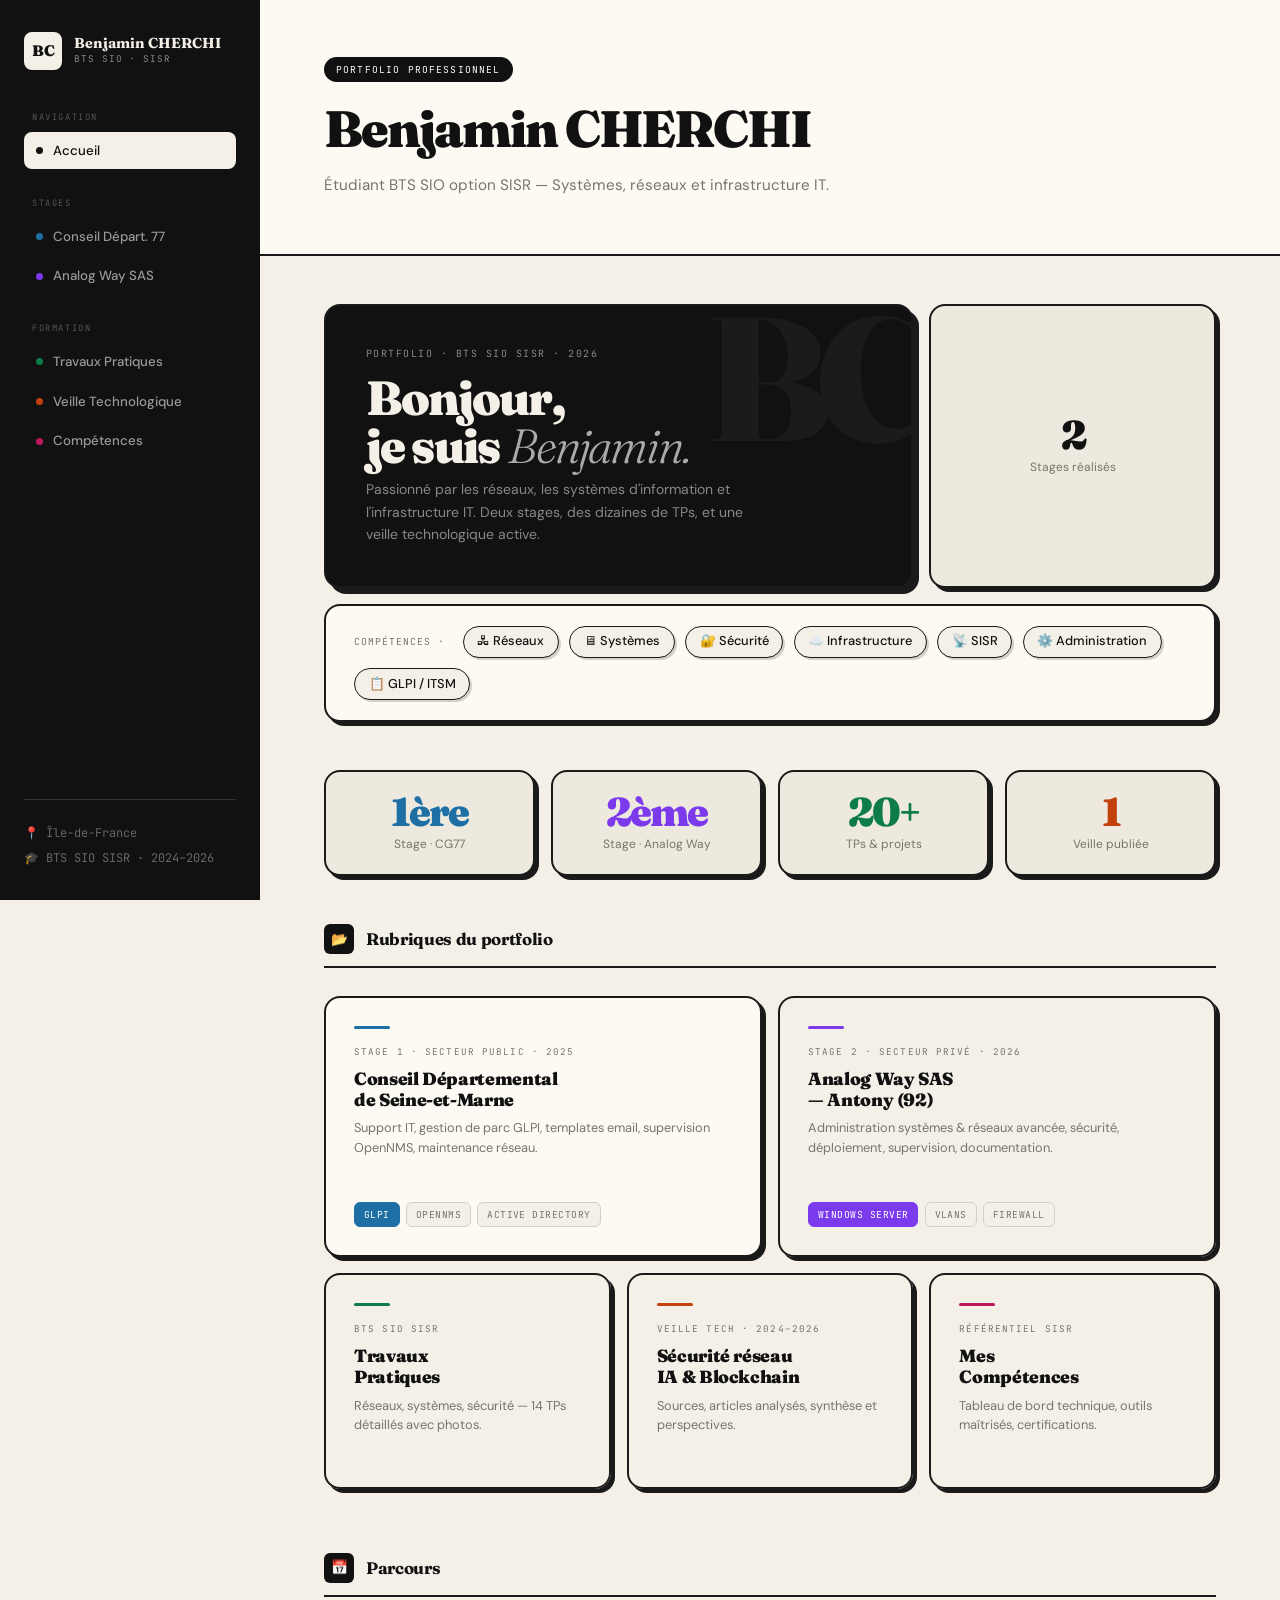
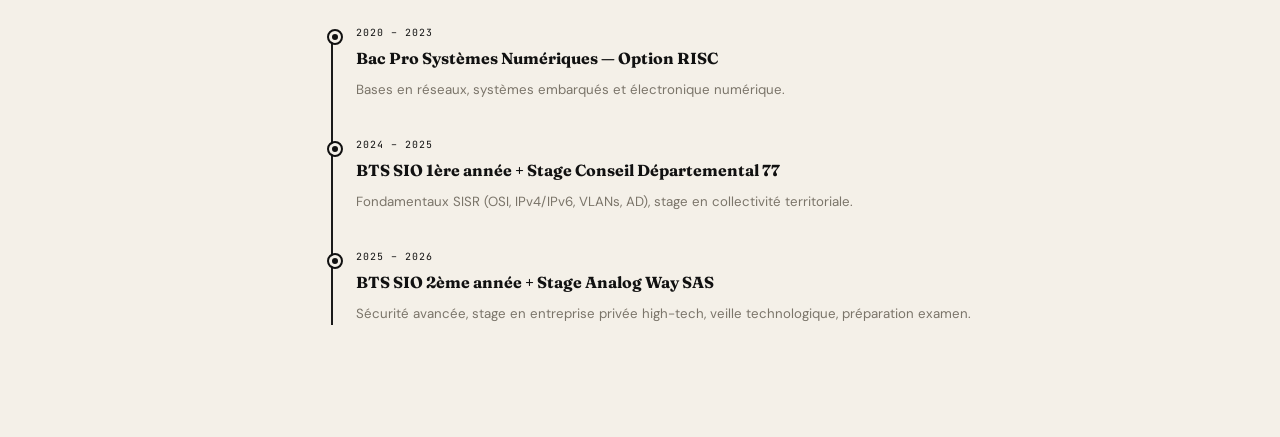
==== commit 9fe0d342: "Add files via upload" ====
--- a/index.html
+++ b/index.html
@@ -3,377 +3,355 @@
 <head>
 <meta charset="UTF-8">
 <meta name="viewport" content="width=device-width, initial-scale=1.0">
-<title>Benji — Portfolio BTS SIO SISR</title>
-<link rel="preconnect" href="https://fonts.googleapis.com">
-<link href="https://fonts.googleapis.com/css2?family=DM+Serif+Display:ital@0;1&family=Instrument+Sans:wght@400;500;600;700&family=IBM+Plex+Mono:wght@400;500&display=swap" rel="stylesheet">
+<title>Portfolio — Benjamin CHERCHI</title>
+<link rel="stylesheet" href="style.css">
 <style>
-*,*::before,*::after{margin:0;padding:0;box-sizing:border-box}
-:root{
---bg:#f5f1ea;--bg2:#ece7dd;--bg-white:#ffffff;
---bg-glass:rgba(255,255,255,.6);--bg-glass-hover:rgba(255,255,255,.85);
---ink:#13132a;--ink-dim:#3d3d58;--ink-muted:#7a7a96;
---coral:#e8534a;--coral-soft:#fdecea;--coral-mid:rgba(232,83,74,.15);--coral-glow:rgba(232,83,74,.35);
---teal:#0d9488;--teal-soft:#e6f7f5;--teal-mid:rgba(13,148,136,.12);--teal-glow:rgba(13,148,136,.35);
---violet:#6d5bdb;--violet-soft:#eeeafc;--violet-mid:rgba(109,91,219,.12);--violet-glow:rgba(109,91,219,.35);
---amber:#d97706;--amber-soft:#fef3e2;--amber-mid:rgba(217,119,6,.12);
---grad-warm:linear-gradient(135deg,#e8534a,#d97706);
---grad-cool:linear-gradient(135deg,#0d9488,#6d5bdb);
---grad-mix:linear-gradient(135deg,#e8534a,#6d5bdb,#0d9488);
---radius:20px;--radius-sm:12px;
---serif:'DM Serif Display',Georgia,serif;--sans:'Instrument Sans',system-ui,sans-serif;--mono:'IBM Plex Mono',monospace;
---shadow:0 1px 3px rgba(19,19,42,.04),0 8px 30px rgba(19,19,42,.07);
---shadow-lg:0 4px 12px rgba(19,19,42,.06),0 24px 60px rgba(19,19,42,.12);
---shadow-color:0 8px 30px rgba(232,83,74,.15);
-}
-html{scroll-behavior:smooth}
-body{font-family:var(--sans);background:var(--bg);color:var(--ink);line-height:1.7;overflow-x:hidden;-webkit-font-smoothing:antialiased}
-
-/* NAV */
-nav{position:fixed;top:16px;left:50%;transform:translateX(-50%);z-index:1000;display:flex;align-items:center;gap:6px;padding:6px;background:var(--bg-glass);backdrop-filter:blur(20px) saturate(1.8);border:1px solid rgba(255,255,255,.7);border-radius:100px;box-shadow:0 4px 24px rgba(19,19,42,.1);transition:all .4s ease}
-.nav-logo{font-family:var(--serif);font-size:.95rem;padding:6px 18px;background:var(--grad-warm);-webkit-background-clip:text;-webkit-text-fill-color:transparent;background-clip:text;font-weight:400}
-.nav-links{display:flex;gap:2px;list-style:none}
-.nav-links a{font-size:.78rem;font-weight:600;color:var(--ink-dim);text-decoration:none;padding:8px 16px;border-radius:100px;transition:all .25s ease}
-.nav-links a:hover{color:var(--coral);background:var(--coral-soft)}
-.nav-toggle{display:none;padding:8px;cursor:pointer;border:none;background:none}
-.nav-toggle span{display:block;width:20px;height:2px;background:var(--ink);margin:4px 0;border-radius:2px;transition:all .3s ease}
-
-/* HERO */
-.hero{min-height:100vh;display:flex;flex-direction:column;justify-content:center;padding:120px 80px 80px;position:relative;overflow:hidden}
-.hero-blob{position:absolute;border-radius:50%;filter:blur(90px);pointer-events:none;animation:float 20s ease-in-out infinite}
-.hero-blob-1{width:550px;height:550px;background:var(--coral);opacity:.25;top:-120px;right:-80px;animation-delay:0s}
-.hero-blob-2{width:450px;height:450px;background:var(--teal);opacity:.2;bottom:-120px;left:-80px;animation-delay:-7s}
-.hero-blob-3{width:350px;height:350px;background:var(--violet);opacity:.18;top:35%;left:25%;animation-delay:-14s}
-@keyframes float{0%,100%{transform:translate(0,0) scale(1)}33%{transform:translate(30px,-20px) scale(1.05)}66%{transform:translate(-20px,15px) scale(.95)}}
-
-.hero-content{position:relative;z-index:2;max-width:900px}
-.hero-eyebrow{font-family:var(--mono);font-size:.75rem;font-weight:500;letter-spacing:2px;text-transform:uppercase;margin-bottom:20px;opacity:0;animation:fadeIn .8s ease .2s forwards;background:var(--grad-warm);-webkit-background-clip:text;-webkit-text-fill-color:transparent;background-clip:text}
-.hero-title{font-family:var(--serif);font-size:clamp(3.5rem,9vw,7rem);line-height:.95;letter-spacing:-2px;margin-bottom:28px;opacity:0;animation:fadeIn .8s ease .4s forwards}
-.hero-title em{font-style:italic;background:var(--grad-warm);-webkit-background-clip:text;-webkit-text-fill-color:transparent;background-clip:text}
-.hero-desc{font-size:1.15rem;color:var(--ink-dim);max-width:520px;font-weight:400;margin-bottom:40px;opacity:0;animation:fadeIn .8s ease .6s forwards}
-.hero-actions{display:flex;gap:12px;opacity:0;animation:fadeIn .8s ease .8s forwards}
-.btn-warm{display:inline-flex;align-items:center;gap:8px;font-family:var(--sans);font-weight:600;font-size:.85rem;padding:14px 28px;border-radius:100px;border:none;cursor:pointer;transition:all .3s ease;text-decoration:none}
-.btn-fill{background:var(--grad-warm);color:white}
-.btn-fill:hover{box-shadow:0 8px 30px var(--coral-glow);transform:translateY(-2px)}
-.btn-outline{background:transparent;color:var(--ink);border:1.5px solid rgba(19,19,42,.15)}
-.btn-outline:hover{border-color:var(--coral);color:var(--coral);background:var(--coral-soft)}
-
-/* BENTO STATS */
-.bento-stats{display:grid;grid-template-columns:repeat(4,1fr);gap:16px;margin-top:60px;opacity:0;animation:fadeIn .8s ease 1s forwards}
-.bento-stat{background:var(--bg-glass);backdrop-filter:blur(16px);border:1px solid rgba(255,255,255,.5);border-radius:var(--radius-sm);padding:24px;text-align:center;transition:all .3s ease;position:relative;overflow:hidden}
-.bento-stat::before{content:'';position:absolute;top:0;left:0;right:0;height:3px;border-radius:3px 3px 0 0}
-.bento-stat:nth-child(1)::before{background:var(--coral)}
-.bento-stat:nth-child(2)::before{background:var(--teal)}
-.bento-stat:nth-child(3)::before{background:var(--violet)}
-.bento-stat:nth-child(4)::before{background:var(--amber)}
-.bento-stat:hover{transform:translateY(-4px);box-shadow:var(--shadow-lg)}
-.bento-stat-num{font-family:var(--serif);font-size:2.6rem;line-height:1;margin-bottom:4px}
-.bento-stat-label{font-size:.78rem;color:var(--ink-muted);font-weight:500}
-.bento-stat:nth-child(1) .bento-stat-num{color:var(--coral)}
-.bento-stat:nth-child(2) .bento-stat-num{color:var(--teal)}
-.bento-stat:nth-child(3) .bento-stat-num{color:var(--violet)}
-.bento-stat:nth-child(4) .bento-stat-num{color:var(--amber)}
-
-/* SECTIONS */
-section{padding:80px 80px;position:relative}
-.section-tag{font-family:var(--mono);font-size:.7rem;font-weight:500;letter-spacing:3px;text-transform:uppercase;margin-bottom:12px;background:var(--grad-warm);-webkit-background-clip:text;-webkit-text-fill-color:transparent;background-clip:text}
-.section-heading{font-family:var(--serif);font-size:clamp(2rem,4vw,3.2rem);letter-spacing:-1px;line-height:1.1;margin-bottom:16px}
-.section-sub{font-size:1rem;color:var(--ink-dim);max-width:500px;margin-bottom:48px}
-.divider{height:1px;background:linear-gradient(90deg,transparent,rgba(19,19,42,.08),transparent);margin:0 80px}
-
-/* PARCOURS */
-.parcours-bento{display:grid;grid-template-columns:1fr 1fr;gap:16px}
-.parcours-card{background:var(--bg-white);border:1px solid rgba(19,19,42,.06);border-radius:var(--radius);padding:36px;transition:all .4s ease;position:relative;overflow:hidden}
-.parcours-card::before{content:'';position:absolute;top:0;left:0;right:0;height:3px}
-.parcours-card:nth-child(1)::before{background:var(--grad-mix)}
-.parcours-card:nth-child(2)::before{background:var(--coral)}
-.parcours-card:nth-child(3)::before{background:var(--teal)}
-.parcours-card:nth-child(4)::before{background:var(--grad-cool)}
-.parcours-card:hover{box-shadow:var(--shadow-lg);transform:translateY(-3px)}
-.parcours-card.featured{grid-column:span 2;background:var(--ink);color:var(--bg)}
-.parcours-card.featured::before{background:var(--grad-warm)}
-.parcours-card.featured .parcours-place{color:rgba(245,241,234,.5)}
-.parcours-card.featured .parcours-desc{color:rgba(245,241,234,.45)}
-.parcours-card.featured .parcours-tag{color:var(--coral);border-color:var(--coral-mid);background:rgba(232,83,74,.12)}
-.parcours-tag{font-family:var(--mono);font-size:.65rem;display:inline-block;padding:4px 12px;border-radius:100px;border:1px solid rgba(19,19,42,.1);color:var(--ink-muted);margin-bottom:16px;font-weight:500}
-.parcours-title{font-family:var(--serif);font-size:1.4rem;margin-bottom:6px}
-.parcours-place{font-size:.88rem;color:var(--ink-dim);margin-bottom:10px}
-.parcours-desc{font-size:.84rem;color:var(--ink-muted);line-height:1.7}
-
-/* STAGES */
-.stages-row{display:grid;grid-template-columns:1fr 1fr;gap:16px}
-.stage-card{background:var(--bg-white);border-radius:var(--radius);padding:40px;border:1px solid rgba(19,19,42,.05);transition:all .4s ease;position:relative;overflow:hidden}
-.stage-card::before{content:'';position:absolute;top:0;left:0;right:0;height:4px}
-.stage-card:nth-child(1)::before{background:var(--grad-warm)}
-.stage-card:nth-child(2)::before{background:var(--grad-cool)}
-.stage-card:hover{box-shadow:var(--shadow-lg);transform:translateY(-3px)}
-.stage-badge{font-family:var(--mono);font-size:.65rem;display:inline-block;padding:5px 14px;border-radius:100px;font-weight:500;margin-bottom:16px}
-.stage-card:nth-child(1) .stage-badge{background:var(--coral-soft);color:var(--coral);border:1px solid var(--coral-mid)}
-.stage-card:nth-child(2) .stage-badge{background:var(--teal-soft);color:var(--teal);border:1px solid var(--teal-mid)}
-.stage-title{font-family:var(--serif);font-size:1.5rem;margin-bottom:4px}
-.stage-sub{font-size:.88rem;color:var(--ink-dim);margin-bottom:20px}
-.stage-list{list-style:none;display:flex;flex-direction:column;gap:8px;margin-bottom:20px}
-.stage-list li{font-size:.84rem;color:var(--ink-dim);padding-left:20px;position:relative}
-.stage-list li::before{content:'';position:absolute;left:0;top:8px;width:8px;height:8px;border-radius:50%}
-.stage-card:nth-child(1) .stage-list li::before{background:var(--coral-mid);border:2px solid var(--coral)}
-.stage-card:nth-child(2) .stage-list li::before{background:var(--teal-mid);border:2px solid var(--teal)}
-.stage-tags{display:flex;flex-wrap:wrap;gap:6px;padding-top:16px;border-top:1px solid rgba(19,19,42,.06)}
-.stag{font-family:var(--mono);font-size:.65rem;padding:4px 12px;border-radius:100px;background:var(--bg);color:var(--ink-dim);font-weight:500}
-.report-cta{margin-top:28px;display:flex;align-items:center;justify-content:center;gap:16px;padding:24px;background:var(--bg-white);border:1px solid rgba(19,19,42,.06);border-radius:var(--radius)}
-.report-cta-label{font-family:var(--mono);font-size:.7rem;color:var(--ink-muted);letter-spacing:1px;text-transform:uppercase}
-.report-btn{font-family:var(--sans);font-size:.84rem;font-weight:600;padding:12px 28px;border-radius:100px;background:var(--grad-warm);color:white;text-decoration:none;display:inline-flex;align-items:center;gap:8px;transition:all .3s ease;border:none;cursor:pointer}
-.report-btn:hover{box-shadow:0 8px 28px var(--coral-glow);transform:translateY(-2px)}
-
-/* TP */
-.tp-section-title{font-family:var(--serif);font-size:1.15rem;margin-bottom:14px;display:flex;align-items:center;gap:12px}
-.tp-section-icon{width:34px;height:34px;border-radius:10px;display:flex;align-items:center;justify-content:center;font-size:.95rem;flex-shrink:0}
-.tp-section-icon.r{background:var(--coral-soft);border:1px solid var(--coral-mid)}
-.tp-section-icon.c{background:var(--teal-soft);border:1px solid var(--teal-mid)}
-.tp-section-icon.s{background:var(--violet-soft);border:1px solid var(--violet-mid)}
-.tp-section-count{font-family:var(--mono);font-size:.65rem;color:var(--ink-muted);margin-left:auto}
-.tp-grid{display:flex;flex-direction:column;gap:6px;margin-bottom:36px}
-.tp-row{display:flex;align-items:center;gap:14px;padding:14px 18px;background:var(--bg-white);border:1px solid rgba(19,19,42,.05);border-radius:var(--radius-sm);transition:all .3s ease}
-.tp-row:hover{box-shadow:var(--shadow);transform:translateX(6px);border-color:rgba(19,19,42,.1)}
-.tp-row-icon{font-size:.95rem;width:24px;text-align:center;flex-shrink:0}
-.tp-row-info{flex:1;min-width:0}
-.tp-row-name{font-size:.88rem;font-weight:600}
-.tp-row-desc{font-size:.75rem;color:var(--ink-muted);white-space:nowrap;overflow:hidden;text-overflow:ellipsis}
-.tp-dl{font-family:var(--mono);font-size:.68rem;font-weight:500;padding:7px 16px;border-radius:100px;text-decoration:none;transition:all .3s ease;flex-shrink:0;color:var(--coral);background:var(--coral-soft);border:1px solid var(--coral-mid)}
-.tp-dl:hover{background:var(--coral);color:white;border-color:var(--coral);box-shadow:0 4px 16px var(--coral-glow)}
-
-/* COMPÉTENCES */
-.comp-bento{display:grid;grid-template-columns:repeat(3,1fr);gap:16px}
-.comp-box{border-radius:var(--radius);padding:28px;position:relative;overflow:hidden}
-.comp-box::before{content:'';position:absolute;top:0;left:0;right:0;height:3px}
-.comp-box:nth-child(1){background:var(--coral-soft);border:1px solid rgba(232,83,74,.1)}
-.comp-box:nth-child(1)::before{background:var(--coral)}
-.comp-box:nth-child(2){background:var(--teal-soft);border:1px solid rgba(13,148,136,.1)}
-.comp-box:nth-child(2)::before{background:var(--teal)}
-.comp-box:nth-child(3){background:var(--violet-soft);border:1px solid rgba(109,91,219,.1)}
-.comp-box:nth-child(3)::before{background:var(--violet)}
-.comp-box-title{font-family:var(--mono);font-size:.7rem;font-weight:500;letter-spacing:1.5px;text-transform:uppercase;margin-bottom:18px;display:flex;align-items:center;gap:8px}
-.comp-box:nth-child(1) .comp-box-title{color:var(--coral)}
-.comp-box:nth-child(2) .comp-box-title{color:var(--teal)}
-.comp-box:nth-child(3) .comp-box-title{color:var(--violet)}
-.comp-pills{display:flex;flex-wrap:wrap;gap:6px}
-.comp-pill{font-size:.78rem;font-weight:500;padding:7px 14px;border-radius:100px;background:var(--bg-white);color:var(--ink);border:1px solid rgba(19,19,42,.06);transition:all .25s ease;cursor:default}
-.comp-box:nth-child(1) .comp-pill:hover{border-color:var(--coral);color:var(--coral);box-shadow:0 4px 12px var(--coral-mid)}
-.comp-box:nth-child(2) .comp-pill:hover{border-color:var(--teal);color:var(--teal);box-shadow:0 4px 12px var(--teal-mid)}
-.comp-box:nth-child(3) .comp-pill:hover{border-color:var(--violet);color:var(--violet);box-shadow:0 4px 12px var(--violet-mid)}
-.ref-row{display:grid;grid-template-columns:repeat(3,1fr);gap:12px;margin-top:36px}
-.ref-item{background:var(--bg-white);border:1px solid rgba(19,19,42,.06);border-radius:var(--radius-sm);padding:20px;transition:all .3s ease;position:relative;overflow:hidden}
-.ref-item::before{content:'';position:absolute;left:0;top:0;bottom:0;width:3px}
-.ref-item:nth-child(1)::before,.ref-item:nth-child(2)::before{background:var(--coral)}
-.ref-item:nth-child(3)::before,.ref-item:nth-child(4)::before{background:var(--teal)}
-.ref-item:nth-child(5)::before{background:var(--violet)}
-.ref-item:nth-child(6)::before{background:var(--amber)}
-.ref-item:hover{box-shadow:var(--shadow);transform:translateY(-2px)}
-.ref-code{font-family:var(--mono);font-size:.68rem;font-weight:500;margin-bottom:6px}
-.ref-item:nth-child(1) .ref-code,.ref-item:nth-child(2) .ref-code{color:var(--coral)}
-.ref-item:nth-child(3) .ref-code,.ref-item:nth-child(4) .ref-code{color:var(--teal)}
-.ref-item:nth-child(5) .ref-code{color:var(--violet)}
-.ref-item:nth-child(6) .ref-code{color:var(--amber)}
-.ref-title{font-size:.88rem;font-weight:600;margin-bottom:4px}
-.ref-desc{font-size:.75rem;color:var(--ink-muted);line-height:1.6}
-
-/* VEILLE */
-.veille-intro{font-size:.95rem;color:var(--ink-dim);max-width:650px;line-height:1.8;margin-bottom:36px}
-.veille-grid{display:grid;grid-template-columns:repeat(3,1fr);gap:16px}
-.veille-col{background:var(--bg-white);border:1px solid rgba(19,19,42,.06);border-radius:var(--radius);overflow:hidden}
-.veille-col-head{padding:16px 20px;display:flex;align-items:center;gap:10px;font-family:var(--mono);font-size:.75rem;font-weight:500}
-.veille-col:nth-child(1) .veille-col-head{background:var(--coral-soft);border-bottom:2px solid var(--coral-mid);color:var(--coral)}
-.veille-col:nth-child(2) .veille-col-head{background:var(--teal-soft);border-bottom:2px solid var(--teal-mid);color:var(--teal)}
-.veille-col:nth-child(3) .veille-col-head{background:var(--violet-soft);border-bottom:2px solid var(--violet-mid);color:var(--violet)}
-.veille-dot{width:8px;height:8px;border-radius:50%;animation:pulse 2s ease infinite}
-.veille-col:nth-child(1) .veille-dot{background:var(--coral)}
-.veille-col:nth-child(2) .veille-dot{background:var(--teal)}
-.veille-col:nth-child(3) .veille-dot{background:var(--violet)}
-@keyframes pulse{0%,100%{opacity:1}50%{opacity:.3}}
-.veille-col-body{padding:8px}
-a.veille-item{display:block;padding:12px;border-radius:var(--radius-sm);text-decoration:none;color:inherit;transition:all .2s ease}
-a.veille-item:hover{background:var(--bg)}
-.veille-date{font-family:var(--mono);font-size:.6rem;color:var(--ink-muted);margin-bottom:4px}
-.veille-title{font-size:.82rem;font-weight:500;line-height:1.45;color:var(--ink)}
-.veille-src{font-size:.68rem;margin-top:4px;font-family:var(--mono);transition:color .2s ease}
-.veille-col:nth-child(1) .veille-src{color:var(--coral)}
-.veille-col:nth-child(2) .veille-src{color:var(--teal)}
-.veille-col:nth-child(3) .veille-src{color:var(--violet)}
-a.veille-item:hover .veille-src{color:var(--ink)}
-.veille-method{margin-top:32px;padding:28px;background:var(--bg-white);border:1px solid rgba(19,19,42,.06);border-radius:var(--radius);display:flex;align-items:center;gap:16px;flex-wrap:wrap}
-.veille-method-title{font-family:var(--serif);font-size:1rem;margin-right:auto}
-.veille-tool-pill{font-size:.78rem;font-weight:500;padding:8px 16px;border-radius:100px;background:var(--bg);color:var(--ink-dim);display:flex;align-items:center;gap:6px;border:1px solid rgba(19,19,42,.06);transition:all .2s ease}
-.veille-tool-pill:hover{border-color:var(--teal);color:var(--teal)}
-
-/* CONTACT */
-.contact-row{display:grid;grid-template-columns:1fr 1fr;gap:16px;max-width:560px}
-.contact-card{display:flex;align-items:center;gap:16px;padding:24px;background:var(--bg-white);border:1px solid rgba(19,19,42,.06);border-radius:var(--radius);text-decoration:none;color:var(--ink);transition:all .3s ease}
-.contact-card:hover{box-shadow:var(--shadow-lg);transform:translateY(-3px)}
-.contact-icon{width:48px;height:48px;border-radius:14px;display:flex;align-items:center;justify-content:center;font-size:1.3rem;flex-shrink:0}
-.contact-card:nth-child(1) .contact-icon{background:var(--coral-soft);border:1px solid var(--coral-mid)}
-.contact-card:nth-child(2) .contact-icon{background:var(--violet-soft);border:1px solid var(--violet-mid)}
-.contact-card:nth-child(1):hover{border-color:var(--coral-mid)}
-.contact-card:nth-child(2):hover{border-color:var(--violet-mid)}
-.contact-lbl{font-family:var(--mono);font-size:.6rem;color:var(--ink-muted);letter-spacing:1px;text-transform:uppercase}
-.contact-val{font-size:.88rem;font-weight:500;margin-top:2px}
-
-/* FOOTER */
-footer{padding:40px 80px;display:flex;justify-content:space-between;align-items:center}
-footer p{font-size:.75rem;color:var(--ink-muted)}
-footer .status{display:flex;align-items:center;gap:8px;font-size:.75rem;font-weight:600;background:var(--grad-cool);-webkit-background-clip:text;-webkit-text-fill-color:transparent;background-clip:text}
-footer .status::before{content:'';width:8px;height:8px;border-radius:50%;background:var(--teal);animation:pulse 2s ease infinite}
-
-/* ANIMATIONS */
-@keyframes fadeIn{from{opacity:0;transform:translateY(16px)}to{opacity:1;transform:translateY(0)}}
-.reveal{opacity:0;transform:translateY(24px);transition:all .7s cubic-bezier(.22,1,.36,1)}.reveal.visible{opacity:1;transform:translateY(0)}
-.stagger>*{opacity:0;transform:translateY(16px);transition:all .5s cubic-bezier(.22,1,.36,1)}
-.stagger.visible>*:nth-child(1){transition-delay:0s}.stagger.visible>*:nth-child(2){transition-delay:.06s}.stagger.visible>*:nth-child(3){transition-delay:.12s}.stagger.visible>*:nth-child(4){transition-delay:.18s}.stagger.visible>*:nth-child(5){transition-delay:.24s}.stagger.visible>*:nth-child(6){transition-delay:.3s}.stagger.visible>*:nth-child(7){transition-delay:.36s}.stagger.visible>*:nth-child(8){transition-delay:.42s}.stagger.visible>*:nth-child(9){transition-delay:.48s}.stagger.visible>*:nth-child(10){transition-delay:.54s}
-.stagger.visible>*{opacity:1;transform:translateY(0)}
-
-/* RESPONSIVE */
-@media(max-width:768px){
-nav{top:10px;padding:4px}.nav-links{display:none;position:fixed;inset:0;background:rgba(245,241,234,.98);flex-direction:column;align-items:center;justify-content:center;gap:12px;z-index:999;backdrop-filter:blur(20px)}.nav-links.open{display:flex}.nav-links a{font-size:1.1rem;padding:12px 24px}.nav-toggle{display:block}
-.hero,section{padding:60px 24px}footer{padding:30px 24px;flex-direction:column;gap:12px;text-align:center}
-.divider{margin:0 24px}
-.bento-stats{grid-template-columns:repeat(2,1fr)}
-.parcours-bento{grid-template-columns:1fr}.parcours-card.featured,.parcours-card:last-child{grid-column:span 1}
-.stages-row,.comp-bento,.veille-grid,.ref-row,.contact-row{grid-template-columns:1fr}
-.hero-actions{flex-direction:column}.btn-warm{justify-content:center}
-.tp-row{flex-wrap:wrap;gap:8px}.tp-row-desc{white-space:normal}.tp-dl{width:100%;text-align:center;justify-content:center}
-.report-cta{flex-direction:column;gap:10px}
-.veille-method{flex-direction:column;align-items:flex-start;gap:12px}
-}
+  :root { --page-color: var(--c-home); }
+
+  .hero-bento {
+    display: grid;
+    grid-template-columns: repeat(12, 1fr);
+    gap: 1rem;
+    margin-bottom: 3rem;
+  }
+
+  /* Big intro card */
+  .hero-main {
+    grid-column: span 8;
+    background: var(--text);
+    border: 2px solid var(--border);
+    border-radius: var(--radius);
+    padding: 2.5rem;
+    box-shadow: var(--shadow-md);
+    position: relative;
+    overflow: hidden;
+    min-height: 260px;
+    display: flex;
+    flex-direction: column;
+    justify-content: flex-end;
+  }
+  .hero-main::before {
+    content: 'BC';
+    position: absolute;
+    top: -1rem; right: -0.5rem;
+    font-family: var(--font-display);
+    font-size: 11rem;
+    font-weight: 900;
+    color: white;
+    opacity: 0.04;
+    letter-spacing: -0.08em;
+    line-height: 1;
+    pointer-events: none;
+  }
+  .hero-greeting {
+    font-family: var(--font-mono);
+    font-size: 0.62rem;
+    text-transform: uppercase;
+    letter-spacing: 0.15em;
+    color: #888;
+    margin-bottom: 0.75rem;
+  }
+  .hero-name {
+    font-family: var(--font-display);
+    font-size: clamp(2rem, 4vw, 3rem);
+    font-weight: 900;
+    letter-spacing: -0.04em;
+    color: var(--bg);
+    line-height: 1;
+    margin-bottom: 0.5rem;
+  }
+  .hero-name em {
+    font-style: italic;
+    font-weight: 300;
+    color: #aaa;
+  }
+  .hero-role {
+    font-size: 0.875rem;
+    color: #888;
+    line-height: 1.6;
+    max-width: 380px;
+  }
+
+  /* Side column */
+  .hero-side {
+    grid-column: span 4;
+    display: flex;
+    flex-direction: column;
+    gap: 1rem;
+  }
+  .hero-photo-card {
+    background: var(--surface);
+    border: 2px solid var(--border);
+    border-radius: var(--radius);
+    padding: 1.5rem;
+    box-shadow: var(--shadow-sm);
+    display: flex;
+    flex-direction: column;
+    align-items: center;
+    gap: 0.75rem;
+    flex: 1;
+  }
+  .hero-photo-card .label {
+    font-family: var(--font-mono);
+    font-size: 0.58rem;
+    color: var(--text-muted);
+    text-transform: uppercase;
+    letter-spacing: 0.1em;
+    text-align: center;
+  }
+
+  .stat-bento {
+    background: var(--surface2);
+    border: 2px solid var(--border);
+    border-radius: var(--radius);
+    padding: 1.25rem 1.5rem;
+    box-shadow: var(--shadow-sm);
+    text-align: center;
+  }
+  .stat-num {
+    font-family: var(--font-display);
+    font-size: 2.5rem;
+    font-weight: 900;
+    letter-spacing: -0.05em;
+    line-height: 1;
+    margin-bottom: 0.2rem;
+  }
+  .stat-lbl { font-size: 0.75rem; color: var(--text-muted); }
+
+  /* bottom row of hero */
+  .hero-pills-card {
+    grid-column: span 12;
+    background: var(--surface);
+    border: 2px solid var(--border);
+    border-radius: var(--radius);
+    padding: 1.25rem 1.75rem;
+    box-shadow: var(--shadow-sm);
+    display: flex;
+    align-items: center;
+    gap: 0.65rem;
+    flex-wrap: wrap;
+  }
+  .pill {
+    background: var(--bg);
+    border: 1.5px solid var(--border);
+    border-radius: 100px;
+    padding: 0.3rem 0.85rem;
+    font-size: 0.8rem;
+    font-weight: 500;
+    box-shadow: 2px 2px 0 var(--border-soft);
+  }
+  .pill-label {
+    font-family: var(--font-mono);
+    font-size: 0.6rem;
+    text-transform: uppercase;
+    letter-spacing: 0.1em;
+    color: var(--text-muted);
+    margin-right: 0.5rem;
+  }
+
+  /* nav grid */
+  .nav-bento {
+    display: grid;
+    grid-template-columns: repeat(12, 1fr);
+    gap: 1rem;
+  }
+  .nav-bento-card {
+    border: 2px solid var(--border);
+    border-radius: var(--radius);
+    padding: 1.75rem;
+    text-decoration: none;
+    color: var(--text);
+    box-shadow: var(--shadow-sm);
+    transition: transform 0.2s, box-shadow 0.2s;
+    display: flex;
+    flex-direction: column;
+    gap: 0.5rem;
+    position: relative;
+    overflow: hidden;
+  }
+  .nav-bento-card::after {
+    content: '→';
+    position: absolute;
+    bottom: 1.5rem; right: 1.5rem;
+    font-size: 1.1rem;
+    font-weight: 700;
+    color: var(--card-color);
+    opacity: 0;
+    transform: translateX(-6px);
+    transition: all 0.2s;
+  }
+  .nav-bento-card:hover { transform: translate(-2px,-2px); box-shadow: var(--shadow-md); }
+  .nav-bento-card:hover::after { opacity: 1; transform: translateX(0); }
+  .nbc-line { width: 36px; height: 3px; background: var(--card-color); border-radius: 2px; margin-bottom: 0.5rem; }
+  .nbc-eyebrow { font-family: var(--font-mono); font-size: 0.58rem; color: var(--text-muted); text-transform: uppercase; letter-spacing: 0.12em; }
+  .nbc-title { font-family: var(--font-display); font-size: 1.1rem; font-weight: 900; letter-spacing: -0.02em; line-height: 1.2; }
+  .nbc-desc { font-size: 0.8rem; color: var(--text-muted); line-height: 1.55; flex: 1; padding-bottom: 1.5rem; }
+
+  @media (max-width:900px) {
+    .hero-main { grid-column: span 12; }
+    .hero-side { grid-column: span 12; flex-direction: row; }
+    .nav-bento > * { grid-column: span 12 !important; }
+  }
 </style>
 </head>
 <body>
-<nav><div class="nav-logo">Benji.</div><ul class="nav-links" id="navLinks"><li><a href="#parcours" onclick="closeNav()">Parcours</a></li><li><a href="#stages" onclick="closeNav()">Stages</a></li><li><a href="#tp" onclick="closeNav()">TP</a></li><li><a href="#competences" onclick="closeNav()">Compétences</a></li><li><a href="#veille" onclick="closeNav()">Veille</a></li><li><a href="#contact" onclick="closeNav()">Contact</a></li></ul><button class="nav-toggle" onclick="toggleNav()"><span></span><span></span><span></span></button></nav>
-
-<section class="hero">
-<div class="hero-blob hero-blob-1"></div><div class="hero-blob hero-blob-2"></div><div class="hero-blob hero-blob-3"></div>
-<div class="hero-content">
-<div class="hero-eyebrow">BTS SIO — Option SISR</div>
-<h1 class="hero-title">Systèmes,<br>réseaux &<br><em>solutions.</em></h1>
-<p class="hero-desc">Je conçois des infrastructures robustes et des solutions qui simplifient le quotidien. Passionné par l'automatisation et la cybersécurité.</p>
-<div class="hero-actions"><a href="#stages" class="btn-warm btn-fill">Voir mon parcours ↓</a><a href="#contact" class="btn-warm btn-outline">Me contacter</a></div>
-<div class="bento-stats">
-<div class="bento-stat"><div class="bento-stat-num">2</div><div class="bento-stat-label">Stages réalisés</div></div>
-<div class="bento-stat"><div class="bento-stat-num">17</div><div class="bento-stat-label">TP & travaux</div></div>
-<div class="bento-stat"><div class="bento-stat-num">3</div><div class="bento-stat-label">Domaines couverts</div></div>
-<div class="bento-stat"><div class="bento-stat-num">6</div><div class="bento-stat-label">Ans en IT</div></div>
-</div></div></section>
-<div class="divider"></div>
-<section id="parcours">
-<div class="section-tag reveal">Parcours</div>
-<h2 class="section-heading reveal">Mon chemin vers l'IT</h2>
-<p class="section-sub reveal">De la découverte de l'informatique à la spécialisation systèmes et réseaux.</p>
-<div class="parcours-bento stagger">
-<div class="parcours-card featured"><div class="parcours-tag">2024 — 2026</div><div class="parcours-title">BTS SIO — Option SISR</div><div class="parcours-place">Solutions d'Infrastructure, Systèmes et Réseaux</div><div class="parcours-desc">Formation en administration systèmes et réseaux, virtualisation, cybersécurité et gestion de parcs informatiques.</div></div>
-<div class="parcours-card"><div class="parcours-tag">Jan — Mars 2026</div><div class="parcours-title">Stage — Analog Way SAS</div><div class="parcours-place">Antony (92) — Infrastructure & Déploiement</div><div class="parcours-desc">Déploiement serveurs, Microsoft Autopilot, NAS, recâblage réseau.</div></div>
-<div class="parcours-card"><div class="parcours-tag">Juin 2025</div><div class="parcours-title">Stage — Conseil Départemental</div><div class="parcours-place">Support IT & Réseau — Cadre ITIL</div><div class="parcours-desc">Support utilisateurs, tâches réseau, référentiel ITIL en production.</div></div>
-<div class="parcours-card" style="grid-column:span 2"><div class="parcours-tag">2020 — 2023</div><div class="parcours-title">Bac Pro Systèmes Numériques — Option RISC</div><div class="parcours-place">Réseaux Informatiques et Systèmes Communicants</div><div class="parcours-desc">Fondamentaux des réseaux, électronique numérique, systèmes communicants. Découverte de l'administration réseau, câblage structuré et protocoles de communication.</div></div>
-</div></section>
-<div class="divider"></div>
-<section id="stages">
-<div class="section-tag reveal">Expérience</div>
-<h2 class="section-heading reveal">Stages en entreprise</h2>
-<p class="section-sub reveal">Deux expériences complémentaires qui m'ont formé sur le terrain.</p>
-<div class="stages-row stagger">
-<div class="stage-card"><div class="stage-badge">STAGE 2 — JAN-MARS 2026</div><div class="stage-title">Analog Way SAS</div><div class="stage-sub">Antony (92) — Infrastructure IT</div><ul class="stage-list"><li>Déploiement et configuration de serveurs</li><li>Mise en place de Microsoft Autopilot</li><li>Installation et configuration d'un NAS</li><li>Recâblage réseau et baie de brassage</li><li>Gestion autonome et documentation</li></ul><div class="stage-tags"><span class="stag">Windows Server</span><span class="stag">Autopilot</span><span class="stag">NAS</span><span class="stag">AD</span><span class="stag">GPO</span></div></div>
-<div class="stage-card"><div class="stage-badge">STAGE 1 — JUIN 2025</div><div class="stage-title">Conseil Départemental</div><div class="stage-sub">Service Informatique — Cadre ITIL</div><ul class="stage-list"><li>Support technique N1 et N2</li><li>Diagnostic incidents matériels/logiciels</li><li>Brassage, connectivité, câblage</li><li>Gestion des incidents via ITIL</li><li>Masterisation et déploiement postes</li></ul><div class="stage-tags"><span class="stag">ITIL</span><span class="stag">GLPI</span><span class="stag">Win 10/11</span><span class="stag">Réseau</span><span class="stag">MDT</span></div></div>
-</div>
-<div class="report-cta reveal"><span class="report-cta-label">Rapport de stage</span><a class="report-btn" href="#" download>📄 Télécharger le compte rendu des 2 stages ↓</a></div>
-</section>
-<div class="divider"></div>
-<section id="tp">
-<div class="section-tag reveal">Réalisations</div>
-<h2 class="section-heading reveal">TP & Travaux</h2>
-<p class="section-sub reveal">L'ensemble de mes travaux pratiques, classés par domaine.</p>
-<div class="reveal"><div class="tp-section-title"><div class="tp-section-icon r">🖧</div> Réseau <span class="tp-section-count">7 items</span></div></div>
-<div class="tp-grid stagger">
-<div class="tp-row"><div class="tp-row-icon">⌨️</div><div class="tp-row-info"><div class="tp-row-name">Commandes CLI & Accès SSH</div><div class="tp-row-desc">Utilisation des commandes usuelles Debian et configuration d'un accès distant sécurisé.</div></div><a class="tp-dl" href="#">Télécharger</a></div>
-<div class="tp-row"><div class="tp-row-icon">🖥️</div><div class="tp-row-info"><div class="tp-row-name">Analyse Documentation Matérielle</div><div class="tp-row-desc">Étude des caractéristiques techniques d'une carte mère (ASRock Fatality B450).</div></div><a class="tp-dl" href="#">Télécharger</a></div>
-<div class="tp-row"><div class="tp-row-icon">🔧</div><div class="tp-row-info"><div class="tp-row-name">Recherche de Composants PC</div><div class="tp-row-desc">Sélection de composants matériels pour constituer une configuration complète.</div></div><a class="tp-dl" href="#">Télécharger</a></div>
-<div class="tp-row"><div class="tp-row-icon">📟</div><div class="tp-row-info"><div class="tp-row-name">Navigation IOS Cisco</div><div class="tp-row-desc">Prise en main de Cisco IOS sous Packet Tracer : accès console et commandes de base.</div></div><a class="tp-dl" href="#">Télécharger</a></div>
-<div class="tp-row"><div class="tp-row-icon">📶</div><div class="tp-row-info"><div class="tp-row-name">Déploiement Réseau Sans Fil</div><div class="tp-row-desc">Conception d'un LAN sans fil avec routeur WRT300N et serveur DHCP.</div></div><a class="tp-dl" href="#">Télécharger</a></div>
-<div class="tp-row"><div class="tp-row-icon">📡</div><div class="tp-row-info"><div class="tp-row-name">Extension & Sécurité Sans Fil</div><div class="tp-row-desc">Paramétrage étendu : sécurité WPA2-Personal et liaison de points d'accès.</div></div><a class="tp-dl" href="#">Télécharger</a></div>
-<div class="tp-row"><div class="tp-row-icon">🔄</div><div class="tp-row-info"><div class="tp-row-name">Prévention des Boucles (STP)</div><div class="tp-row-desc">Étude et vérification du protocole Spanning Tree pour la redondance réseau.</div></div><a class="tp-dl" href="#">Télécharger</a></div>
-</div>
-<div class="reveal"><div class="tp-section-title"><div class="tp-section-icon c">🛡️</div> Cybersécurité <span class="tp-section-count">6 items</span></div></div>
-<div class="tp-grid stagger">
-<div class="tp-row"><div class="tp-row-icon">🔥</div><div class="tp-row-info"><div class="tp-row-name">Configuration Firewall & DNS</div><div class="tp-row-desc">Mise en place d'un firewall pfSense, configuration DNS (Bind9) et filtrage WAN/LAN/DMZ.</div></div><a class="tp-dl" href="#">Télécharger</a></div>
-<div class="tp-row"><div class="tp-row-icon">🐛</div><div class="tp-row-info"><div class="tp-row-name">Exploitation de Faille XSS</div><div class="tp-row-desc">Exploitation d'une vulnérabilité XSS via Mutillidae et analyse avec Burp Suite.</div></div><a class="tp-dl" href="#">Télécharger</a></div>
-<div class="tp-row"><div class="tp-row-icon">📊</div><div class="tp-row-info"><div class="tp-row-name">Supervision Serveur Web</div><div class="tp-row-desc">Installation de Lighttpd et supervision de la sécurité avec MOTDstat et alertes.</div></div><a class="tp-dl" href="#">Télécharger</a></div>
-<div class="tp-row"><div class="tp-row-icon">📋</div><div class="tp-row-info"><div class="tp-row-name">Gestion des Incidents (ITIL)</div><div class="tp-row-desc">Résolution d'un dysfonctionnement réseau (MPLS, OSPF) selon les process ITIL.</div></div><a class="tp-dl" href="#">Télécharger</a></div>
-<div class="tp-row"><div class="tp-row-icon">📻</div><div class="tp-row-info"><div class="tp-row-name">Réseau WPA2-Enterprise (WLC)</div><div class="tp-row-desc">Contrôleur WLAN et authentification sécurisée via serveur RADIUS et SNMP.</div></div><a class="tp-dl" href="#">Télécharger</a></div>
-<div class="tp-row"><div class="tp-row-icon">🔍</div><div class="tp-row-info"><div class="tp-row-name">Audit & Sécurité Réseau Avancée</div><div class="tp-row-desc">Analyse de trafic Wireshark, scans Nmap, Brute Force Hydra et DoS hping3.</div></div><a class="tp-dl" href="#">Télécharger</a></div>
-</div>
-<div class="reveal"><div class="tp-section-title"><div class="tp-section-icon s">💻</div> Système <span class="tp-section-count">4 items</span></div></div>
-<div class="tp-grid stagger">
-<div class="tp-row"><div class="tp-row-icon">🪟</div><div class="tp-row-info"><div class="tp-row-name">Déploiement VM Windows 10</div><div class="tp-row-desc">Installation et configuration réseau d'une machine virtuelle Windows 10.</div></div><a class="tp-dl" href="#">Télécharger</a></div>
-<div class="tp-row"><div class="tp-row-icon">🐧</div><div class="tp-row-info"><div class="tp-row-name">Installation Logiciels Linux</div><div class="tp-row-desc">Déploiement Ubuntu Mate et installation d'utilitaires (Conky, ClamAV).</div></div><a class="tp-dl" href="#">Télécharger</a></div>
-<div class="tp-row"><div class="tp-row-icon">🔧</div><div class="tp-row-info"><div class="tp-row-name">Configuration GNU/Linux</div><div class="tp-row-desc">Création VM Linux, gestion des interfaces réseaux et des utilisateurs.</div></div><a class="tp-dl" href="#">Télécharger</a></div>
-<div class="tp-row"><div class="tp-row-icon">🌐</div><div class="tp-row-info"><div class="tp-row-name">Installation & Configuration XAMPP</div><div class="tp-row-desc">Déploiement Apache (XAMPP) sur Ubuntu, gestion MariaDB et ProFTPD.</div></div><a class="tp-dl" href="#">Télécharger</a></div>
-</div></section>
-<div class="divider"></div>
-<section id="competences">
-<div class="section-tag reveal">Savoir-faire</div>
-<h2 class="section-heading reveal">Compétences techniques</h2>
-<p class="section-sub reveal">Développées en formation et consolidées en entreprise.</p>
-<div class="comp-bento stagger">
-<div class="comp-box"><div class="comp-box-title">🖥️ Systèmes & Virtualisation</div><div class="comp-pills"><span class="comp-pill">Windows Server</span><span class="comp-pill">Active Directory</span><span class="comp-pill">GPO</span><span class="comp-pill">Debian / Ubuntu</span><span class="comp-pill">VMware</span><span class="comp-pill">Hyper-V</span><span class="comp-pill">Proxmox</span><span class="comp-pill">VirtualBox</span><span class="comp-pill">Autopilot</span><span class="comp-pill">MDT</span></div></div>
-<div class="comp-box"><div class="comp-box-title">🌐 Réseau & Sécurité</div><div class="comp-pills"><span class="comp-pill">TCP/IP</span><span class="comp-pill">DNS / DHCP</span><span class="comp-pill">VLAN</span><span class="comp-pill">Routage</span><span class="comp-pill">Switching</span><span class="comp-pill">pfSense</span><span class="comp-pill">Câblage</span><span class="comp-pill">Wi-Fi / WPA2</span><span class="comp-pill">STP</span><span class="comp-pill">VPN</span></div></div>
-<div class="comp-box"><div class="comp-box-title">⚙️ Outils & Scripting</div><div class="comp-pills"><span class="comp-pill">PowerShell</span><span class="comp-pill">Python</span><span class="comp-pill">Bash</span><span class="comp-pill">GLPI</span><span class="comp-pill">Wireshark</span><span class="comp-pill">Nmap</span><span class="comp-pill">Packet Tracer</span><span class="comp-pill">OpenNMS</span><span class="comp-pill">Burp Suite</span></div></div>
-</div>
-<div class="section-tag reveal" style="margin-top:48px">Référentiel BTS SIO</div>
-<div class="ref-row stagger">
-<div class="ref-item"><div class="ref-code">B1.1</div><div class="ref-title">Gérer le patrimoine informatique</div><div class="ref-desc">Recenser, identifier, classer et mettre à jour les éléments du patrimoine.</div></div>
-<div class="ref-item"><div class="ref-code">B1.2</div><div class="ref-title">Répondre aux incidents</div><div class="ref-desc">Collecter et traiter les demandes, résoudre les incidents N1 et N2.</div></div>
-<div class="ref-item"><div class="ref-code">B1.3</div><div class="ref-title">Développer la présence en ligne</div><div class="ref-desc">Valoriser l'image de l'organisation sur le web.</div></div>
-<div class="ref-item"><div class="ref-code">B1.4</div><div class="ref-title">Travailler en mode projet</div><div class="ref-desc">Planifier, suivre et rendre compte. Outils collaboratifs, agile.</div></div>
-<div class="ref-item"><div class="ref-code">B2 SISR</div><div class="ref-title">Administrer systèmes et réseaux</div><div class="ref-desc">Installer, configurer, maintenir et sécuriser l'infrastructure.</div></div>
-<div class="ref-item"><div class="ref-code">B3 SISR</div><div class="ref-title">Cybersécurité des services</div><div class="ref-desc">Protéger les données, sécuriser les accès, politique de sécurité.</div></div>
-</div></section>
-<div class="divider"></div>
-<section id="veille">
-<div class="section-tag reveal">Veille technologique</div>
-<h2 class="section-heading reveal">Sécurisation des réseaux par l'IA via la Blockchain</h2>
-<p class="veille-intro reveal">Ma veille porte sur la convergence entre intelligence artificielle et blockchain appliquée à la sécurisation des réseaux d'entreprise. L'IA permet une détection proactive des menaces, la blockchain garantit l'intégrité et la traçabilité des échanges.</p>
-<div class="veille-grid stagger">
-<div class="veille-col"><div class="veille-col-head"><div class="veille-dot"></div> IA & Cybersécurité</div><div class="veille-col-body">
-<a class="veille-item" href="https://www.usine-digitale.fr/cybersecurite/cybersecurite-la-moitie-des-attaques-zero-day-ciblent-desormais-des-entreprises-privees-dapres-google.7H3IV2OASFB4NO2TQOMMC4O7P4.html" target="_blank"><div class="veille-date">Mars 2026</div><div class="veille-title">Cybersécurité : la moitié des attaques zero-day ciblent les entreprises</div><div class="veille-src">L'Usine Digitale ↗</div></a>
-<a class="veille-item" href="https://www.ogosecurity.com/attaques-zero-day-le-role-de-lia-et-de-lanalyse-danomalies-dans-la-detection-proactive/" target="_blank"><div class="veille-date">Nov 2025</div><div class="veille-title">Zero-Day : le rôle de l'IA dans la détection proactive</div><div class="veille-src">OGO Security ↗</div></a>
-<a class="veille-item" href="https://www.cert.ssi.gouv.fr/uploads/CERTFR-2026-CTI-001.pdf" target="_blank"><div class="veille-date">Fév 2026</div><div class="veille-title">L'IA générative face aux cybermenaces — Rapport CERT-FR</div><div class="veille-src">ANSSI ↗</div></a>
-<a class="veille-item" href="https://www.ogosecurity.com/ia-comportementale-vs-menaces-polymorphes-la-fin-des-regles-de-filtrage-statiques/" target="_blank"><div class="veille-date">Fév 2026</div><div class="veille-title">IA comportementale vs menaces polymorphes</div><div class="veille-src">OGO Security ↗</div></a>
-</div></div>
-<div class="veille-col"><div class="veille-col-head"><div class="veille-dot"></div> Blockchain & Sécurité</div><div class="veille-col-body">
-<a class="veille-item" href="https://cpl.thalesgroup.com/fr/encryption/blockchain" target="_blank"><div class="veille-date">2025</div><div class="veille-title">Blockchain : authentification et sécurisation réseau entreprise</div><div class="veille-src">Thales Group ↗</div></a>
-<a class="veille-item" href="https://creationsgraphiques.fr/les-solutions-de-cybersecurite-decentralisee-par-blockchain/" target="_blank"><div class="veille-date">2025</div><div class="veille-title">Cybersécurité décentralisée par blockchain : détection et PKI</div><div class="veille-src">Créations Graphiques ↗</div></a>
-<a class="veille-item" href="https://www.nomios.fr/actualite/application-blockchain-securite/" target="_blank"><div class="veille-date">2024</div><div class="veille-title">Application de la blockchain à la sécurité informatique</div><div class="veille-src">Nomios ↗</div></a>
-<a class="veille-item" href="https://www.orangecyberdefense.com/fr/insights/blog/securite-de-la-blockchain-idee-recue-ou-fait-etabli" target="_blank"><div class="veille-date">2024</div><div class="veille-title">Sécurité de la blockchain : idée reçue ou fait établi ?</div><div class="veille-src">Orange Cyberdefense ↗</div></a>
-</div></div>
-<div class="veille-col"><div class="veille-col-head"><div class="veille-dot"></div> Convergence IA + Blockchain</div><div class="veille-col-body">
-<a class="veille-item" href="https://www.solutions-numeriques.com/zero-day-lentreprise-devient-la-cible-prioritaire-des-cyberattaques/" target="_blank"><div class="veille-date">Mars 2026</div><div class="veille-title">Zero-day : l'IA accélère détection et exploitation</div><div class="veille-src">Solutions Numériques ↗</div></a>
-<a class="veille-item" href="https://www.nature.com/articles/s41598-025-04083-4" target="_blank"><div class="veille-date">Jan 2026</div><div class="veille-title">Federated Learning sur blockchain pour la sécurité des données</div><div class="veille-src">Nature / Scientific Reports ↗</div></a>
-<a class="veille-item" href="https://journalofbigdata.springeropen.com/articles/10.1186/s40537-025-01099-5" target="_blank"><div class="veille-date">Mars 2025</div><div class="veille-title">Blockchain et Federated Learning : sécurité décentralisée</div><div class="veille-src">Journal of Big Data ↗</div></a>
-<a class="veille-item" href="https://www.global-partner.fr/blockchain-et-entreprise-comprendre-ce-potentiel-pilier-de-la-cybersecurite-et-de-la-productivite/" target="_blank"><div class="veille-date">2024</div><div class="veille-title">Blockchain et IA : piliers de la cybersécurité en entreprise</div><div class="veille-src">Global Partner ↗</div></a>
-</div></div>
-</div>
-<div class="veille-method reveal"><div class="veille-method-title">🔍 Ma méthode de veille</div><div class="veille-tool-pill">🔔 Google Alerts</div><div class="veille-tool-pill">📡 Flux RSS</div><div class="veille-tool-pill">🛡️ CERT-FR / ANSSI</div><div class="veille-tool-pill">📰 IT-Connect</div></div>
-</section>
-<div class="divider"></div>
-<section id="contact">
-<div class="section-tag reveal">Contact</div>
-<h2 class="section-heading reveal">Échangeons</h2>
-<p class="section-sub reveal">Disponible pour toute opportunité professionnelle ou échange technique.</p>
-<div class="contact-row stagger">
-<a href="mailto:benjamin.cherchi.pro@gmail.com" class="contact-card"><div class="contact-icon">✉️</div><div><div class="contact-lbl">Email</div><div class="contact-val">benjamin.cherchi.pro@gmail.com</div></div></a>
-<a href="https://www.linkedin.com/in/votre-profil" target="_blank" class="contact-card"><div class="contact-icon">💼</div><div><div class="contact-lbl">LinkedIn</div><div class="contact-val">Mon profil LinkedIn</div></div></a>
-</div></section>
-<footer><p>© 2026 Benji — Portfolio BTS SIO SISR</p><div class="status">Ouvert aux opportunités</div></footer>
-<script>
-function toggleNav(){document.getElementById('navLinks').classList.toggle('open')}
-function closeNav(){document.getElementById('navLinks').classList.remove('open')}
-const obs=new IntersectionObserver(e=>{e.forEach(e=>{if(e.isIntersecting)e.target.classList.add('visible')})},{threshold:.08,rootMargin:'0px 0px -40px 0px'});
-document.querySelectorAll('.reveal,.stagger').forEach(el=>obs.observe(el));
-document.querySelectorAll('a[href^="#"]').forEach(a=>{a.addEventListener('click',function(e){e.preventDefault();const t=document.querySelector(this.getAttribute('href'));if(t)t.scrollIntoView({behavior:'smooth',block:'start'})})});
-</script>
+<button class="hamburger">☰</button>
+<div class="overlay"></div>
+
+<nav class="sidebar">
+  <a href="index.html" class="sidebar-brand">
+    <div class="brand-avatar">BC</div>
+    <div class="brand-text">
+      <div class="name">Benjamin CHERCHI</div>
+      <div class="role">BTS SIO · SISR</div>
+    </div>
+  </a>
+  <div class="nav-section">
+    <span class="nav-label">Navigation</span>
+    <a href="index.html" class="nav-link active" style="--link-color:#111">
+      <span class="nav-dot" style="background:#111"></span> Accueil
+    </a>
+  </div>
+  <div class="nav-section">
+    <span class="nav-label">Stages</span>
+    <a href="stage-cg77.html" class="nav-link" style="--link-color:var(--c-cg77)">
+      <span class="nav-dot" style="background:var(--c-cg77)"></span> Conseil Départ. 77
+    </a>
+    <a href="stage-analogway.html" class="nav-link" style="--link-color:var(--c-analog)">
+      <span class="nav-dot" style="background:var(--c-analog)"></span> Analog Way SAS
+    </a>
+  </div>
+  <div class="nav-section">
+    <span class="nav-label">Formation</span>
+    <a href="tp.html" class="nav-link" style="--link-color:var(--c-tp)">
+      <span class="nav-dot" style="background:var(--c-tp)"></span> Travaux Pratiques
+    </a>
+    <a href="veille.html" class="nav-link" style="--link-color:var(--c-veille)">
+      <span class="nav-dot" style="background:var(--c-veille)"></span> Veille Technologique
+    </a>
+    <a href="competences.html" class="nav-link" style="--link-color:var(--c-skills)">
+      <span class="nav-dot" style="background:var(--c-skills)"></span> Compétences
+    </a>
+  </div>
+  <div class="sidebar-footer">
+    <span class="footer-link">📍 Île-de-France</span>
+    <span class="footer-link">🎓 BTS SIO SISR · 2024–2026</span>
+  </div>
+</nav>
+
+<main class="main">
+  <header class="page-header" style="padding-bottom:3.5rem">
+    <div class="page-badge">Portfolio Professionnel</div>
+    <h1 class="page-title">Benjamin <span>CHERCHI</span></h1>
+    <p class="page-subtitle">Étudiant BTS SIO option SISR — Systèmes, réseaux et infrastructure IT.</p>
+  </header>
+
+  <div class="content" style="max-width:1120px">
+
+    <!-- HERO BENTO -->
+    <div class="hero-bento fade-in">
+      <div class="hero-main">
+        <p class="hero-greeting">Portfolio · BTS SIO SISR · 2026</p>
+        <h2 class="hero-name">Bonjour,<br>je suis <em>Benjamin.</em></h2>
+        <p class="hero-role">Passionné par les réseaux, les systèmes d'information et l'infrastructure IT. Deux stages, des dizaines de TPs, et une veille technologique active.</p>
+      </div>
+
+      <div class="hero-side">
+        <div class="stat-bento" style="flex:1;display:flex;flex-direction:column;justify-content:center;align-items:center;text-align:center">
+          <div class="stat-num">2</div>
+          <div class="stat-lbl">Stages réalisés</div>
+        </div>
+      </div>
+
+      <div class="hero-pills-card">
+        <span class="pill-label">Compétences ·</span>
+        <span class="pill">🖧 Réseaux</span>
+        <span class="pill">🖥 Systèmes</span>
+        <span class="pill">🔐 Sécurité</span>
+        <span class="pill">☁️ Infrastructure</span>
+        <span class="pill">📡 SISR</span>
+        <span class="pill">⚙️ Administration</span>
+        <span class="pill">📋 GLPI / ITSM</span>
+      </div>
+    </div>
+
+    <!-- STATS ROW -->
+    <div style="display:grid;grid-template-columns:repeat(4,1fr);gap:1rem;margin-bottom:3rem" class="fade-in">
+      <div class="stat-bento"><div class="stat-num" style="color:var(--c-cg77)">1ère</div><div class="stat-lbl">Stage · CG77</div></div>
+      <div class="stat-bento"><div class="stat-num" style="color:var(--c-analog)">2ème</div><div class="stat-lbl">Stage · Analog Way</div></div>
+      <div class="stat-bento"><div class="stat-num" style="color:var(--c-tp)">20+</div><div class="stat-lbl">TPs & projets</div></div>
+      <div class="stat-bento"><div class="stat-num" style="color:var(--c-veille)">1</div><div class="stat-lbl">Veille publiée</div></div>
+    </div>
+
+    <!-- NAVIGATION BENTO -->
+    <div class="section">
+      <div class="section-header">
+        <div class="section-icon" style="background:var(--c-home)">📂</div>
+        <div class="section-title">Rubriques du portfolio</div>
+      </div>
+      <div class="nav-bento">
+        <a href="stage-cg77.html" class="nav-bento-card fade-in" style="grid-column:span 6; background:var(--surface); --card-color:var(--c-cg77)">
+          <div class="nbc-line"></div>
+          <div class="nbc-eyebrow">Stage 1 · Secteur public · 2025</div>
+          <div class="nbc-title">Conseil Départemental<br>de Seine-et-Marne</div>
+          <div class="nbc-desc">Support IT, gestion de parc GLPI, templates email, supervision OpenNMS, maintenance réseau.</div>
+          <div class="tags"><span class="tag" style="background:var(--c-cg77);color:white;border-color:var(--c-cg77)">GLPI</span><span class="tag">OpenNMS</span><span class="tag">Active Directory</span></div>
+        </a>
+        <a href="stage-analogway.html" class="nav-bento-card fade-in" style="grid-column:span 6; --card-color:var(--c-analog)">
+          <div class="nbc-line" style="background:var(--c-analog)"></div>
+          <div class="nbc-eyebrow">Stage 2 · Secteur privé · 2026</div>
+          <div class="nbc-title">Analog Way SAS<br>— Antony (92)</div>
+          <div class="nbc-desc">Administration systèmes & réseaux avancée, sécurité, déploiement, supervision, documentation.</div>
+          <div class="tags"><span class="tag" style="background:var(--c-analog);color:white;border-color:var(--c-analog)">Windows Server</span><span class="tag">VLANs</span><span class="tag">Firewall</span></div>
+        </a>
+        <a href="tp.html" class="nav-bento-card fade-in" style="grid-column:span 4; --card-color:var(--c-tp)">
+          <div class="nbc-line" style="background:var(--c-tp)"></div>
+          <div class="nbc-eyebrow">BTS SIO SISR</div>
+          <div class="nbc-title">Travaux<br>Pratiques</div>
+          <div class="nbc-desc">Réseaux, systèmes, sécurité — 14 TPs détaillés avec photos.</div>
+        </a>
+        <a href="veille.html" class="nav-bento-card fade-in" style="grid-column:span 4; --card-color:var(--c-veille)">
+          <div class="nbc-line" style="background:var(--c-veille)"></div>
+          <div class="nbc-eyebrow">Veille tech · 2024–2026</div>
+          <div class="nbc-title">Sécurité réseau<br>IA & Blockchain</div>
+          <div class="nbc-desc">Sources, articles analysés, synthèse et perspectives.</div>
+        </a>
+        <a href="competences.html" class="nav-bento-card fade-in" style="grid-column:span 4; --card-color:var(--c-skills)">
+          <div class="nbc-line" style="background:var(--c-skills)"></div>
+          <div class="nbc-eyebrow">Référentiel SISR</div>
+          <div class="nbc-title">Mes<br>Compétences</div>
+          <div class="nbc-desc">Tableau de bord technique, outils maîtrisés, certifications.</div>
+        </a>
+      </div>
+    </div>
+
+    <!-- TIMELINE -->
+    <div class="section fade-in">
+      <div class="section-header">
+        <div class="section-icon" style="background:var(--c-home)">📅</div>
+        <div class="section-title">Parcours</div>
+      </div>
+      <div class="timeline">
+        <div class="timeline-item">
+          <div class="timeline-date">2020 – 2023</div>
+          <div class="timeline-title">Bac Pro Systèmes Numériques — Option RISC</div>
+          <div class="timeline-desc">Bases en réseaux, systèmes embarqués et électronique numérique.</div>
+        </div>
+        <div class="timeline-item">
+          <div class="timeline-date">2024 – 2025</div>
+          <div class="timeline-title">BTS SIO 1ère année + Stage Conseil Départemental 77</div>
+          <div class="timeline-desc">Fondamentaux SISR (OSI, IPv4/IPv6, VLANs, AD), stage en collectivité territoriale.</div>
+        </div>
+        <div class="timeline-item">
+          <div class="timeline-date">2025 – 2026</div>
+          <div class="timeline-title">BTS SIO 2ème année + Stage Analog Way SAS</div>
+          <div class="timeline-desc">Sécurité avancée, stage en entreprise privée high-tech, veille technologique, préparation examen.</div>
+        </div>
+      </div>
+    </div>
+
+  </div>
+</main>
+<script src="script.js"></script>
 </body>
 </html>
--- a/style.css
+++ b/style.css
@@ -0,0 +1,675 @@
+@import url('https://fonts.googleapis.com/css2?family=Fraunces:ital,opsz,wght@0,9..144,300;0,9..144,700;0,9..144,900;1,9..144,300;1,9..144,700&family=DM+Sans:wght@300;400;500;600&family=JetBrains+Mono:wght@400;500&display=swap');
+
+/* ── TOKENS ─────────────────────────────────────────── */
+:root {
+  --bg:       #F4F0E8;
+  --surface:  #FDFAF4;
+  --surface2: #EDE9DF;
+  --border:   #1a1a1a;
+  --border-soft: #D6D0C4;
+  --text:     #111111;
+  --text-muted: #7a7469;
+  --text-inv: #FDFAF4;
+
+  /* section accents */
+  --c-home:   #111111;
+  --c-cg77:   #1D6FA4;
+  --c-analog: #7C3AED;
+  --c-tp:     #0D7C4A;
+  --c-veille: #C2410C;
+  --c-skills: #BE185D;
+
+  --page-color: var(--c-home);
+
+  --sidebar-w: 260px;
+  --radius: 16px;
+  --font-display: 'Fraunces', serif;
+  --font-body: 'DM Sans', sans-serif;
+  --font-mono: 'JetBrains Mono', monospace;
+  --transition: 0.2s ease;
+  --shadow-sm: 4px 4px 0 var(--border);
+  --shadow-md: 6px 6px 0 var(--border);
+}
+
+/* ── RESET ───────────────────────────────────────────── */
+*, *::before, *::after { box-sizing: border-box; margin: 0; padding: 0; }
+html { scroll-behavior: smooth; }
+body {
+  background: var(--bg);
+  color: var(--text);
+  font-family: var(--font-body);
+  font-size: 15px;
+  line-height: 1.6;
+  display: flex;
+  min-height: 100vh;
+}
+
+/* ── SIDEBAR ─────────────────────────────────────────── */
+.sidebar {
+  width: var(--sidebar-w);
+  background: var(--text);
+  position: fixed;
+  height: 100vh;
+  display: flex;
+  flex-direction: column;
+  padding: 2rem 1.5rem;
+  z-index: 100;
+  overflow-y: auto;
+}
+.sidebar-brand {
+  display: flex;
+  align-items: center;
+  gap: 0.75rem;
+  margin-bottom: 2.5rem;
+  text-decoration: none;
+}
+.brand-avatar {
+  width: 38px; height: 38px;
+  border-radius: 8px;
+  background: var(--bg);
+  display: flex;
+  align-items: center;
+  justify-content: center;
+  font-family: var(--font-display);
+  font-weight: 900;
+  font-size: 0.95rem;
+  color: var(--text);
+  flex-shrink: 0;
+  border: 2px solid var(--bg);
+}
+.brand-text .name {
+  font-family: var(--font-display);
+  font-size: 0.9rem;
+  font-weight: 700;
+  color: var(--bg);
+  line-height: 1.2;
+}
+.brand-text .role {
+  font-family: var(--font-mono);
+  font-size: 0.58rem;
+  color: #888;
+  text-transform: uppercase;
+  letter-spacing: 0.1em;
+}
+.nav-section { margin-bottom: 1.5rem; }
+.nav-label {
+  font-family: var(--font-mono);
+  font-size: 0.55rem;
+  text-transform: uppercase;
+  letter-spacing: 0.18em;
+  color: #555;
+  padding: 0 0.5rem;
+  margin-bottom: 0.5rem;
+  display: block;
+}
+.nav-link {
+  display: flex;
+  align-items: center;
+  gap: 0.65rem;
+  padding: 0.5rem 0.75rem;
+  border-radius: 8px;
+  text-decoration: none;
+  color: #999;
+  font-size: 0.83rem;
+  font-weight: 500;
+  transition: all var(--transition);
+  margin-bottom: 0.15rem;
+  position: relative;
+}
+.nav-link:hover { color: var(--bg); background: rgba(255,255,255,0.06); }
+.nav-link.active { color: var(--text); background: var(--bg); }
+.nav-link.active .nav-dot { background: var(--link-color, var(--bg)) !important; }
+.nav-dot {
+  width: 7px; height: 7px;
+  border-radius: 50%;
+  flex-shrink: 0;
+}
+.sidebar-footer {
+  margin-top: auto;
+  padding-top: 1.5rem;
+  border-top: 1px solid #333;
+  display: flex;
+  flex-direction: column;
+  gap: 0.35rem;
+}
+.footer-link { font-size: 0.75rem; color: #666; font-family: var(--font-mono); }
+
+/* ── MAIN ────────────────────────────────────────────── */
+.main { margin-left: var(--sidebar-w); flex: 1; }
+
+/* ── PAGE HEADER ─────────────────────────────────────── */
+.page-header {
+  padding: 3.5rem 4rem 3rem;
+  border-bottom: 2px solid var(--border);
+  background: var(--surface);
+  position: relative;
+}
+.page-badge {
+  display: inline-flex;
+  align-items: center;
+  gap: 0.4rem;
+  background: var(--page-color);
+  color: var(--text-inv);
+  font-family: var(--font-mono);
+  font-size: 0.6rem;
+  text-transform: uppercase;
+  letter-spacing: 0.12em;
+  padding: 0.3rem 0.75rem;
+  border-radius: 100px;
+  margin-bottom: 1.25rem;
+}
+.page-title {
+  font-family: var(--font-display);
+  font-size: clamp(2.25rem, 4vw, 3.25rem);
+  font-weight: 900;
+  letter-spacing: -0.04em;
+  line-height: 1.05;
+  margin-bottom: 1rem;
+}
+.page-title span { color: var(--page-color); }
+.page-subtitle {
+  color: var(--text-muted);
+  font-size: 0.95rem;
+  max-width: 560px;
+  line-height: 1.75;
+}
+.page-meta {
+  display: flex;
+  gap: 2rem;
+  margin-top: 2rem;
+  flex-wrap: wrap;
+  padding-top: 2rem;
+  border-top: 1px solid var(--border-soft);
+}
+.meta-item { display: flex; flex-direction: column; gap: 0.1rem; }
+.meta-label {
+  font-family: var(--font-mono);
+  font-size: 0.55rem;
+  text-transform: uppercase;
+  letter-spacing: 0.14em;
+  color: var(--text-muted);
+}
+.meta-value { font-size: 0.875rem; font-weight: 600; }
+.meta-value.colored { color: var(--page-color); }
+
+/* ── CONTENT ─────────────────────────────────────────── */
+.content { padding: 3rem 4rem; max-width: 1120px; }
+
+/* ── SECTION ─────────────────────────────────────────── */
+.section { margin-bottom: 4rem; }
+.section-header {
+  display: flex;
+  align-items: center;
+  gap: 0.75rem;
+  margin-bottom: 1.75rem;
+  padding-bottom: 0.75rem;
+  border-bottom: 2px solid var(--border);
+}
+.section-icon {
+  width: 30px; height: 30px;
+  border-radius: 6px;
+  background: var(--page-color);
+  display: flex; align-items: center; justify-content: center;
+  font-size: 0.85rem;
+  color: white;
+  flex-shrink: 0;
+}
+.section-title {
+  font-family: var(--font-display);
+  font-size: 1.05rem;
+  font-weight: 700;
+  letter-spacing: -0.02em;
+}
+
+/* ── BENTO GRID ──────────────────────────────────────── */
+.bento {
+  display: grid;
+  grid-template-columns: repeat(12, 1fr);
+  gap: 1rem;
+}
+.bento-card {
+  background: var(--surface);
+  border: 2px solid var(--border);
+  border-radius: var(--radius);
+  padding: 1.75rem;
+  box-shadow: var(--shadow-sm);
+  transition: transform 0.2s ease, box-shadow 0.2s ease;
+  position: relative;
+  overflow: hidden;
+  text-decoration: none;
+  color: var(--text);
+  display: flex;
+  flex-direction: column;
+}
+.bento-card:hover { transform: translate(-2px,-2px); box-shadow: var(--shadow-md); }
+
+/* spans */
+.col-4  { grid-column: span 4; }
+.col-5  { grid-column: span 5; }
+.col-6  { grid-column: span 6; }
+.col-7  { grid-column: span 7; }
+.col-8  { grid-column: span 8; }
+.col-12 { grid-column: span 12; }
+
+@media (max-width: 900px) {
+  .col-4,.col-5,.col-6,.col-7,.col-8,.col-12 { grid-column: span 12; }
+}
+
+/* card variants */
+.bento-card.filled {
+  background: var(--card-bg, var(--text));
+  color: var(--card-fg, var(--bg));
+}
+.bento-card.accent {
+  background: var(--page-color);
+  color: white;
+  border-color: var(--page-color);
+}
+.bento-card.muted { background: var(--surface2); }
+
+/* ── CARD INTERNALS ──────────────────────────────────── */
+.bc-eyebrow {
+  font-family: var(--font-mono);
+  font-size: 0.6rem;
+  text-transform: uppercase;
+  letter-spacing: 0.14em;
+  opacity: 0.6;
+  margin-bottom: 0.6rem;
+}
+.bc-title {
+  font-family: var(--font-display);
+  font-size: 1.35rem;
+  font-weight: 900;
+  letter-spacing: -0.03em;
+  line-height: 1.15;
+  margin-bottom: 0.6rem;
+}
+.bc-title.xl { font-size: 2rem; }
+.bc-title.lg { font-size: 1.65rem; }
+.bc-desc { font-size: 0.82rem; line-height: 1.65; opacity: 0.75; flex: 1; }
+.bc-footer { margin-top: auto; padding-top: 1rem; font-size: 0.8rem; font-weight: 600; }
+.bc-icon { font-size: 2.25rem; margin-bottom: 0.75rem; }
+.bc-num {
+  font-family: var(--font-display);
+  font-size: 4rem;
+  font-weight: 900;
+  letter-spacing: -0.05em;
+  line-height: 1;
+  margin-bottom: 0.25rem;
+  color: var(--page-color);
+}
+.bc-num-label { font-size: 0.78rem; color: var(--text-muted); }
+
+/* ── CARD GRID (regular) ─────────────────────────────── */
+.card-grid { display: grid; grid-template-columns: repeat(auto-fill, minmax(260px,1fr)); gap: 1rem; }
+.card {
+  background: var(--surface);
+  border: 2px solid var(--border);
+  border-radius: var(--radius);
+  padding: 1.5rem;
+  box-shadow: var(--shadow-sm);
+  transition: transform 0.2s, box-shadow 0.2s;
+}
+.card:hover { transform: translate(-2px,-2px); box-shadow: var(--shadow-md); }
+.card-icon { font-size: 1.5rem; margin-bottom: 0.65rem; }
+.card-title { font-family: var(--font-display); font-size: 0.95rem; font-weight: 700; margin-bottom: 0.4rem; }
+.card-desc { color: var(--text-muted); font-size: 0.81rem; line-height: 1.65; }
+
+/* ── MISSION CARD ────────────────────────────────────── */
+.mission-card {
+  background: var(--surface);
+  border: 2px solid var(--border);
+  border-radius: var(--radius);
+  padding: 1.5rem;
+  box-shadow: var(--shadow-sm);
+  transition: transform 0.2s, box-shadow 0.2s;
+  border-top: 5px solid var(--page-color);
+}
+.mission-card:hover { transform: translate(-2px,-2px); box-shadow: var(--shadow-md); }
+.mission-num { font-family: var(--font-mono); font-size: 0.6rem; color: var(--page-color); text-transform: uppercase; letter-spacing: 0.1em; margin-bottom: 0.4rem; }
+.mission-title { font-family: var(--font-display); font-size: 0.95rem; font-weight: 700; margin-bottom: 0.5rem; }
+.mission-desc { color: var(--text-muted); font-size: 0.81rem; line-height: 1.7; }
+
+/* ── TAGS ────────────────────────────────────────────── */
+.tags { display: flex; flex-wrap: wrap; gap: 0.4rem; margin-top: 0.75rem; }
+.tag {
+  background: var(--bg);
+  border: 1.5px solid var(--border-soft);
+  color: var(--text-muted);
+  font-family: var(--font-mono);
+  font-size: 0.6rem;
+  padding: 0.25rem 0.55rem;
+  border-radius: 6px;
+  text-transform: uppercase;
+  letter-spacing: 0.05em;
+}
+.tag.accent {
+  background: var(--page-color);
+  border-color: var(--page-color);
+  color: white;
+}
+
+/* ── PHOTO SLOTS ─────────────────────────────────────── */
+.photo-grid { display: grid; grid-template-columns: repeat(auto-fill, minmax(200px,1fr)); gap: 1rem; }
+.photo-slot {
+  aspect-ratio: 4/3;
+  border: 2px dashed var(--border-soft);
+  border-radius: var(--radius);
+  display: flex; flex-direction: column;
+  align-items: center; justify-content: center; gap: 0.5rem;
+  background: var(--surface);
+  cursor: pointer;
+  transition: all var(--transition);
+  position: relative; overflow: hidden;
+}
+.photo-slot:hover { border-color: var(--page-color); border-style: solid; }
+.photo-slot img.preview { position: absolute; inset: 0; width: 100%; height: 100%; object-fit: cover; border-radius: 14px; }
+.photo-slot .ph-icon { font-size: 1.6rem; opacity: 0.3; }
+.photo-slot .ph-label { font-family: var(--font-mono); font-size: 0.6rem; color: var(--text-muted); text-align: center; padding: 0 0.75rem; line-height: 1.5; }
+.photo-slot input[type="file"] { position: absolute; inset: 0; opacity: 0; cursor: pointer; }
+.photo-slot .remove-btn { position: absolute; top: 0.5rem; right: 0.5rem; background: var(--text); border: none; border-radius: 50%; width: 24px; height: 24px; color: white; cursor: pointer; font-size: 0.7rem; display: none; align-items: center; justify-content: center; z-index: 10; }
+.photo-slot.has-image .remove-btn { display: flex; }
+.photo-slot.has-image .ph-icon, .photo-slot.has-image .ph-label { display: none; }
+
+/* ── TP CARD ─────────────────────────────────────────── */
+.tp-card {
+  background: var(--surface);
+  border: 2px solid var(--border);
+  border-radius: var(--radius);
+  overflow: hidden;
+  box-shadow: var(--shadow-sm);
+  transition: transform 0.2s, box-shadow 0.2s;
+}
+.tp-card:hover { transform: translate(-2px,-2px); box-shadow: var(--shadow-md); }
+.tp-card-header { background: var(--page-color); padding: 0.85rem 1.25rem; display: flex; align-items: center; gap: 0.75rem; }
+.tp-num { font-family: var(--font-mono); font-size: 0.6rem; color: white; background: rgba(255,255,255,0.2); border-radius: 5px; padding: 0.2rem 0.45rem; text-transform: uppercase; letter-spacing: 0.08em; }
+.tp-title { font-family: var(--font-display); font-size: 0.9rem; font-weight: 700; color: white; }
+.tp-body { padding: 1.25rem; }
+.tp-desc { color: var(--text-muted); font-size: 0.81rem; line-height: 1.7; margin-bottom: 0.65rem; }
+.tp-photo {
+  margin-top: 1rem; aspect-ratio: 16/9;
+  border: 2px dashed var(--border-soft); border-radius: 10px;
+  display: flex; flex-direction: column; align-items: center; justify-content: center; gap: 0.4rem;
+  background: var(--bg); cursor: pointer; transition: all var(--transition);
+  position: relative; overflow: hidden;
+}
+.tp-photo:hover { border-color: var(--page-color); border-style: solid; }
+.tp-photo .ph-label { font-family: var(--font-mono); font-size: 0.58rem; color: var(--text-muted); }
+.tp-photo input[type="file"] { position: absolute; inset: 0; opacity: 0; cursor: pointer; }
+.tp-photo img.preview { position: absolute; inset: 0; width: 100%; height: 100%; object-fit: cover; }
+.tp-photo .remove-btn { position: absolute; top: 0.4rem; right: 0.4rem; background: var(--text); border: none; border-radius: 50%; width: 22px; height: 22px; color: white; cursor: pointer; font-size: 0.7rem; display: none; align-items: center; justify-content: center; z-index: 10; }
+.tp-photo.has-image .remove-btn { display: flex; }
+.tp-photo.has-image .ph-icon, .tp-photo.has-image .ph-label { display: none; }
+.tp-grid { display: grid; grid-template-columns: repeat(auto-fill, minmax(310px,1fr)); gap: 1rem; }
+
+/* ── TIMELINE ────────────────────────────────────────── */
+.timeline { padding-left: 2rem; position: relative; }
+.timeline::before { content:''; position:absolute; left:0.45rem; top:0.5rem; bottom:0; width:2px; background:var(--border); }
+.timeline-item { position:relative; margin-bottom:2.25rem; }
+.timeline-item::before { content:''; position:absolute; left:-1.7rem; top:0.35rem; width:12px; height:12px; border-radius:50%; background:var(--page-color); border:3px solid var(--bg); outline: 2px solid var(--page-color); }
+.timeline-date { font-family:var(--font-mono); font-size:0.62rem; color:var(--page-color); text-transform:uppercase; letter-spacing:0.1em; margin-bottom:0.3rem; }
+.timeline-title { font-family:var(--font-display); font-size:1rem; font-weight:700; margin-bottom:0.45rem; }
+.timeline-desc { color:var(--text-muted); font-size:0.83rem; line-height:1.7; }
+
+/* ── SKILL BARS ──────────────────────────────────────── */
+.skill-item { margin-bottom:1.25rem; }
+.skill-header { display:flex; justify-content:space-between; margin-bottom:0.4rem; }
+.skill-name { font-size:0.85rem; font-weight:600; }
+.skill-pct { font-family:var(--font-mono); font-size:0.68rem; color:var(--text-muted); }
+.skill-bar { height:4px; background:var(--border-soft); border-radius:100px; overflow:hidden; }
+.skill-fill { height:100%; background:var(--page-color); border-radius:100px; transition:width 1.2s cubic-bezier(0.4,0,0.2,1); width:0; }
+
+/* ── INFO BOX ────────────────────────────────────────── */
+.info-box {
+  background: var(--surface);
+  border: 2px solid var(--border);
+  border-left: 6px solid var(--page-color);
+  border-radius: 10px;
+  padding: 1.2rem 1.5rem;
+  font-size: 0.875rem;
+  color: var(--text-muted);
+  line-height: 1.8;
+  margin-bottom: 2rem;
+  box-shadow: var(--shadow-sm);
+}
+
+/* ── TABLE ───────────────────────────────────────────── */
+.table-wrap { border: 2px solid var(--border); border-radius: var(--radius); overflow: hidden; box-shadow: var(--shadow-sm); }
+table { width: 100%; border-collapse: collapse; font-size: 0.875rem; }
+th { background: var(--text); color: var(--bg); padding: 0.75rem 1.25rem; text-align:left; font-family:var(--font-mono); font-size:0.6rem; text-transform:uppercase; letter-spacing:0.12em; }
+td { padding:0.875rem 1.25rem; border-bottom:1px solid var(--border-soft); color:var(--text); vertical-align:top; background: var(--surface); }
+tr:last-child td { border-bottom:none; }
+tr:hover td { background:var(--bg); }
+
+/* ── SOURCE CARD ─────────────────────────────────────── */
+.source-card { background:var(--surface); border:2px solid var(--border); border-radius:var(--radius); padding:1.25rem 1.5rem; display:flex; gap:1rem; align-items:flex-start; box-shadow:var(--shadow-sm); transition:transform 0.2s,box-shadow 0.2s; }
+.source-card:hover { transform:translate(-2px,-2px); box-shadow:var(--shadow-md); }
+.source-icon { width:36px; height:36px; border-radius:8px; background:var(--page-color); display:flex; align-items:center; justify-content:center; font-size:1rem; flex-shrink:0; color:white; }
+.source-name { font-family:var(--font-display); font-size:0.9rem; font-weight:700; margin-bottom:0.2rem; }
+.source-desc { color:var(--text-muted); font-size:0.79rem; line-height:1.6; }
+.source-type { font-family:var(--font-mono); font-size:0.58rem; color:var(--page-color); text-transform:uppercase; letter-spacing:0.1em; }
+
+/* ── ARTICLE CARD ────────────────────────────────────── */
+.article-card { background:var(--surface); border:2px solid var(--border); border-radius:var(--radius); padding:1.5rem; box-shadow:var(--shadow-sm); transition:transform 0.2s,box-shadow 0.2s; border-left:5px solid var(--page-color); }
+.article-card:hover { transform:translate(-2px,-2px); box-shadow:var(--shadow-md); }
+.article-date { font-family:var(--font-mono); font-size:0.62rem; color:var(--text-muted); margin-bottom:0.35rem; }
+.article-title { font-family:var(--font-display); font-size:0.95rem; font-weight:700; margin-bottom:0.45rem; }
+.article-excerpt { color:var(--text-muted); font-size:0.82rem; line-height:1.7; }
+
+/* ── SOFT CARD ───────────────────────────────────────── */
+.soft-grid { display:grid; grid-template-columns:repeat(auto-fill,minmax(190px,1fr)); gap:1rem; }
+.soft-card { background:var(--surface); border:2px solid var(--border); border-radius:var(--radius); padding:1.25rem; box-shadow:var(--shadow-sm); transition:transform 0.2s,box-shadow 0.2s; }
+.soft-card:hover { transform:translate(-2px,-2px); box-shadow:var(--shadow-md); }
+.soft-icon { font-size:1.75rem; margin-bottom:0.5rem; }
+.soft-name { font-family:var(--font-display); font-size:0.9rem; font-weight:700; margin-bottom:0.3rem; }
+.soft-desc { color:var(--text-muted); font-size:0.77rem; line-height:1.6; }
+
+/* ── CERT CARD ───────────────────────────────────────── */
+.cert-card { background:var(--surface); border:2px solid var(--border); border-radius:var(--radius); padding:1.2rem 1.5rem; display:flex; align-items:center; gap:1rem; box-shadow:var(--shadow-sm); }
+.cert-icon { font-size:1.75rem; }
+.cert-name { font-family:var(--font-display); font-size:0.93rem; font-weight:700; margin-bottom:0.15rem; }
+.cert-detail { color:var(--text-muted); font-size:0.78rem; }
+.cert-status { margin-left:auto; font-family:var(--font-mono); font-size:0.58rem; padding:0.25rem 0.55rem; border-radius:100px; text-transform:uppercase; letter-spacing:0.08em; border:1.5px solid; }
+.status-done { color:var(--c-tp); border-color:var(--c-tp); background:rgba(13,124,74,0.07); }
+.status-wip  { color:var(--c-veille); border-color:var(--c-veille); background:rgba(194,65,12,0.07); }
+
+/* ── COMP BLOCK ──────────────────────────────────────── */
+.comp-block { background:var(--surface); border:2px solid var(--border); border-radius:var(--radius); overflow:hidden; margin-bottom:1.5rem; box-shadow:var(--shadow-sm); }
+.comp-block-header { background:var(--page-color); padding:1rem 1.5rem; display:flex; align-items:center; gap:0.75rem; }
+.comp-block-icon { font-size:1.1rem; }
+.comp-block-title { font-family:var(--font-display); font-size:0.95rem; font-weight:700; color:white; }
+.comp-block-badge { margin-left:auto; font-family:var(--font-mono); font-size:0.58rem; background:rgba(255,255,255,0.2); color:white; padding:0.2rem 0.5rem; border-radius:100px; text-transform:uppercase; letter-spacing:0.08em; }
+.comp-block-body { padding:1.5rem; }
+.two-col { display:grid; grid-template-columns:1fr 1fr; gap:1.5rem; }
+@media (max-width:700px){ .two-col{grid-template-columns:1fr;} }
+
+/* ── OUTIL PILL ──────────────────────────────────────── */
+.outils-wrap { display:flex; flex-wrap:wrap; gap:0.5rem; }
+.outil-pill { background:var(--surface); border:1.5px solid var(--border); border-radius:8px; padding:0.4rem 0.8rem; font-size:0.81rem; font-weight:500; display:flex; align-items:center; gap:0.4rem; transition:all var(--transition); box-shadow:2px 2px 0 var(--border-soft); }
+.outil-pill:hover { background:var(--page-color); color:white; border-color:var(--page-color); box-shadow:3px 3px 0 rgba(0,0,0,0.15); }
+
+/* ── BIG QUOTE ───────────────────────────────────────── */
+.big-quote { background:var(--text); border-radius:var(--radius); padding:2.5rem; position:relative; margin-bottom:2rem; box-shadow:var(--shadow-md); }
+.big-quote::before { content:'"'; font-family:var(--font-display); font-size:6rem; color:white; opacity:0.1; position:absolute; top:0; left:1.5rem; line-height:1; }
+.big-quote p { font-family:var(--font-display); font-size:1.15rem; font-style:italic; font-weight:300; line-height:1.7; color:var(--bg); position:relative; z-index:1; }
+
+/* ── PROFILE PHOTO ───────────────────────────────────── */
+.profile-photo { width:96px; height:96px; border-radius:12px; border:2px dashed var(--border-soft); background:var(--surface); display:flex; flex-direction:column; align-items:center; justify-content:center; gap:0.35rem; cursor:pointer; transition:all var(--transition); position:relative; overflow:hidden; flex-shrink:0; }
+.profile-photo:hover { border-color:var(--page-color); border-style:solid; }
+.profile-photo img { position:absolute; inset:0; width:100%; height:100%; object-fit:cover; }
+.profile-photo input[type="file"] { position:absolute; inset:0; opacity:0; cursor:pointer; }
+.profile-photo .ph-label { font-family:var(--font-mono); font-size:0.52rem; color:var(--text-muted); text-align:center; padding:0 0.5rem; }
+
+/* ── COMPANY CARD ────────────────────────────────────── */
+.company-card { background:var(--surface); border:2px solid var(--border); border-radius:var(--radius); padding:2rem; display:flex; gap:1.5rem; align-items:flex-start; margin-bottom:2rem; box-shadow:var(--shadow-sm); }
+.company-logo { width:60px; height:60px; border-radius:12px; background:var(--page-color); display:flex; align-items:center; justify-content:center; font-size:1.75rem; flex-shrink:0; }
+.company-info .name { font-family:var(--font-display); font-size:1.1rem; font-weight:700; margin-bottom:0.3rem; }
+.company-info .desc { color:var(--text-muted); font-size:0.85rem; line-height:1.7; }
+
+/* ── ANIMATIONS ──────────────────────────────────────── */
+.fade-in { opacity:0; transform:translateY(14px); animation:fadeIn 0.5s ease forwards; }
+@keyframes fadeIn { to { opacity:1; transform:translateY(0); } }
+.fade-in:nth-child(1){animation-delay:.04s}
+.fade-in:nth-child(2){animation-delay:.09s}
+.fade-in:nth-child(3){animation-delay:.14s}
+.fade-in:nth-child(4){animation-delay:.19s}
+.fade-in:nth-child(5){animation-delay:.24s}
+.fade-in:nth-child(6){animation-delay:.29s}
+
+/* ── MOBILE ──────────────────────────────────────────── */
+.hamburger { display:none; position:fixed; top:1rem; left:1rem; z-index:200; background:var(--text); border:none; border-radius:8px; width:40px; height:40px; align-items:center; justify-content:center; cursor:pointer; font-size:1.1rem; color:var(--bg); }
+.overlay { display:none; position:fixed; inset:0; background:rgba(0,0,0,0.5); z-index:99; }
+@media (max-width:900px){
+  .sidebar { transform:translateX(-100%); transition:transform 0.3s ease; }
+  .sidebar.open { transform:translateX(0); }
+  .main { margin-left:0; }
+  .page-header { padding:4.5rem 1.75rem 2.5rem; }
+  .content { padding:2rem 1.75rem; }
+  .hamburger { display:flex; }
+  .overlay.active { display:block; }
+}
+
+/* ── DIVIDER ─────────────────────────────────────────── */
+.divider { height:2px; background:var(--border); margin:2.5rem 0; }
+
+/* ── PHOTO FRAME (dossier local) ──────────────────────── */
+.photo-frame {
+  aspect-ratio: 4/3;
+  border: 2px dashed var(--border-soft);
+  border-radius: var(--radius);
+  overflow: hidden;
+  background: var(--surface);
+  position: relative;
+  display: flex;
+  align-items: center;
+  justify-content: center;
+}
+/* Image cachée par défaut, visible quand "empty" est ABSENT */
+.photo-frame img {
+  position: absolute; inset: 0;
+  width: 100%; height: 100%;
+  object-fit: cover;
+  display: none;
+}
+.photo-frame:not(.empty) {
+  border-style: solid;
+  border-color: var(--border);
+}
+.photo-frame:not(.empty) img {
+  display: block;
+}
+.photo-frame:not(.empty) .ph-placeholder {
+  display: none;
+}
+/* Placeholder toujours visible, caché quand image chargée */
+.photo-frame .ph-placeholder {
+  display: flex;
+  flex-direction: column;
+  align-items: center;
+  justify-content: center;
+  gap: 0.5rem;
+  position: absolute; inset: 0;
+  background: var(--surface);
+}
+.ph-placeholder .ph-icon { font-size: 1.5rem; opacity: 0.3; }
+.ph-placeholder .ph-filename {
+  font-family: var(--font-mono);
+  font-size: 0.6rem;
+  color: var(--page-color);
+  background: rgba(0,0,0,0.05);
+  padding: 0.2rem 0.55rem;
+  border-radius: 5px;
+  border: 1px solid var(--border-soft);
+}
+.ph-placeholder .ph-label {
+  font-family: var(--font-mono);
+  font-size: 0.58rem;
+  color: var(--text-muted);
+  text-align: center;
+  padding: 0 1rem;
+  line-height: 1.5;
+}
+
+/* ── TP PHOTO FRAME ──────────────────────────────────── */
+.tp-photo-frame {
+  margin-top: 1rem;
+  aspect-ratio: 16/9;
+  border: 2px dashed var(--border-soft);
+  border-radius: 10px;
+  overflow: hidden;
+  background: var(--bg);
+  position: relative;
+  display: flex;
+  align-items: center;
+  justify-content: center;
+}
+.tp-photo-frame img {
+  position: absolute; inset: 0;
+  width: 100%; height: 100%;
+  object-fit: cover;
+  display: none;
+}
+.tp-photo-frame:not(.empty) {
+  border-style: solid;
+  border-color: var(--border);
+}
+.tp-photo-frame:not(.empty) img { display: block; }
+.tp-photo-frame:not(.empty) .ph-placeholder { display: none; }
+.tp-photo-frame .ph-placeholder {
+  display: flex;
+  flex-direction: column; align-items: center; justify-content: center;
+  gap: 0.4rem; position: absolute; inset: 0;
+  background: var(--bg);
+}
+
+/* ── LIGHTBOX ────────────────────────────────────────── */
+#lightbox {
+  display: none;
+  position: fixed;
+  inset: 0;
+  z-index: 1000;
+  align-items: center;
+  justify-content: center;
+}
+#lightbox.active { display: flex; }
+
+#lb-backdrop {
+  position: absolute;
+  inset: 0;
+  background: rgba(0, 0, 0, 0.88);
+  backdrop-filter: blur(6px);
+  animation: lbFadeIn 0.25s ease;
+}
+#lb-img {
+  position: relative;
+  z-index: 1;
+  max-width: 90vw;
+  max-height: 88vh;
+  object-fit: contain;
+  border-radius: 10px;
+  border: 2px solid #333;
+  box-shadow: 0 24px 80px rgba(0,0,0,0.6);
+  animation: lbZoomIn 0.25s cubic-bezier(0.4,0,0.2,1);
+}
+#lb-close {
+  position: absolute;
+  top: 1.25rem;
+  right: 1.25rem;
+  z-index: 2;
+  background: rgba(255,255,255,0.1);
+  border: 1.5px solid rgba(255,255,255,0.2);
+  border-radius: 50%;
+  width: 40px;
+  height: 40px;
+  color: white;
+  font-size: 1rem;
+  cursor: pointer;
+  display: flex;
+  align-items: center;
+  justify-content: center;
+  transition: background 0.2s;
+}
+#lb-close:hover { background: rgba(255,255,255,0.2); }
+
+@keyframes lbFadeIn { from { opacity: 0; } to { opacity: 1; } }
+@keyframes lbZoomIn { from { opacity: 0; transform: scale(0.9); } to { opacity: 1; transform: scale(1); } }
